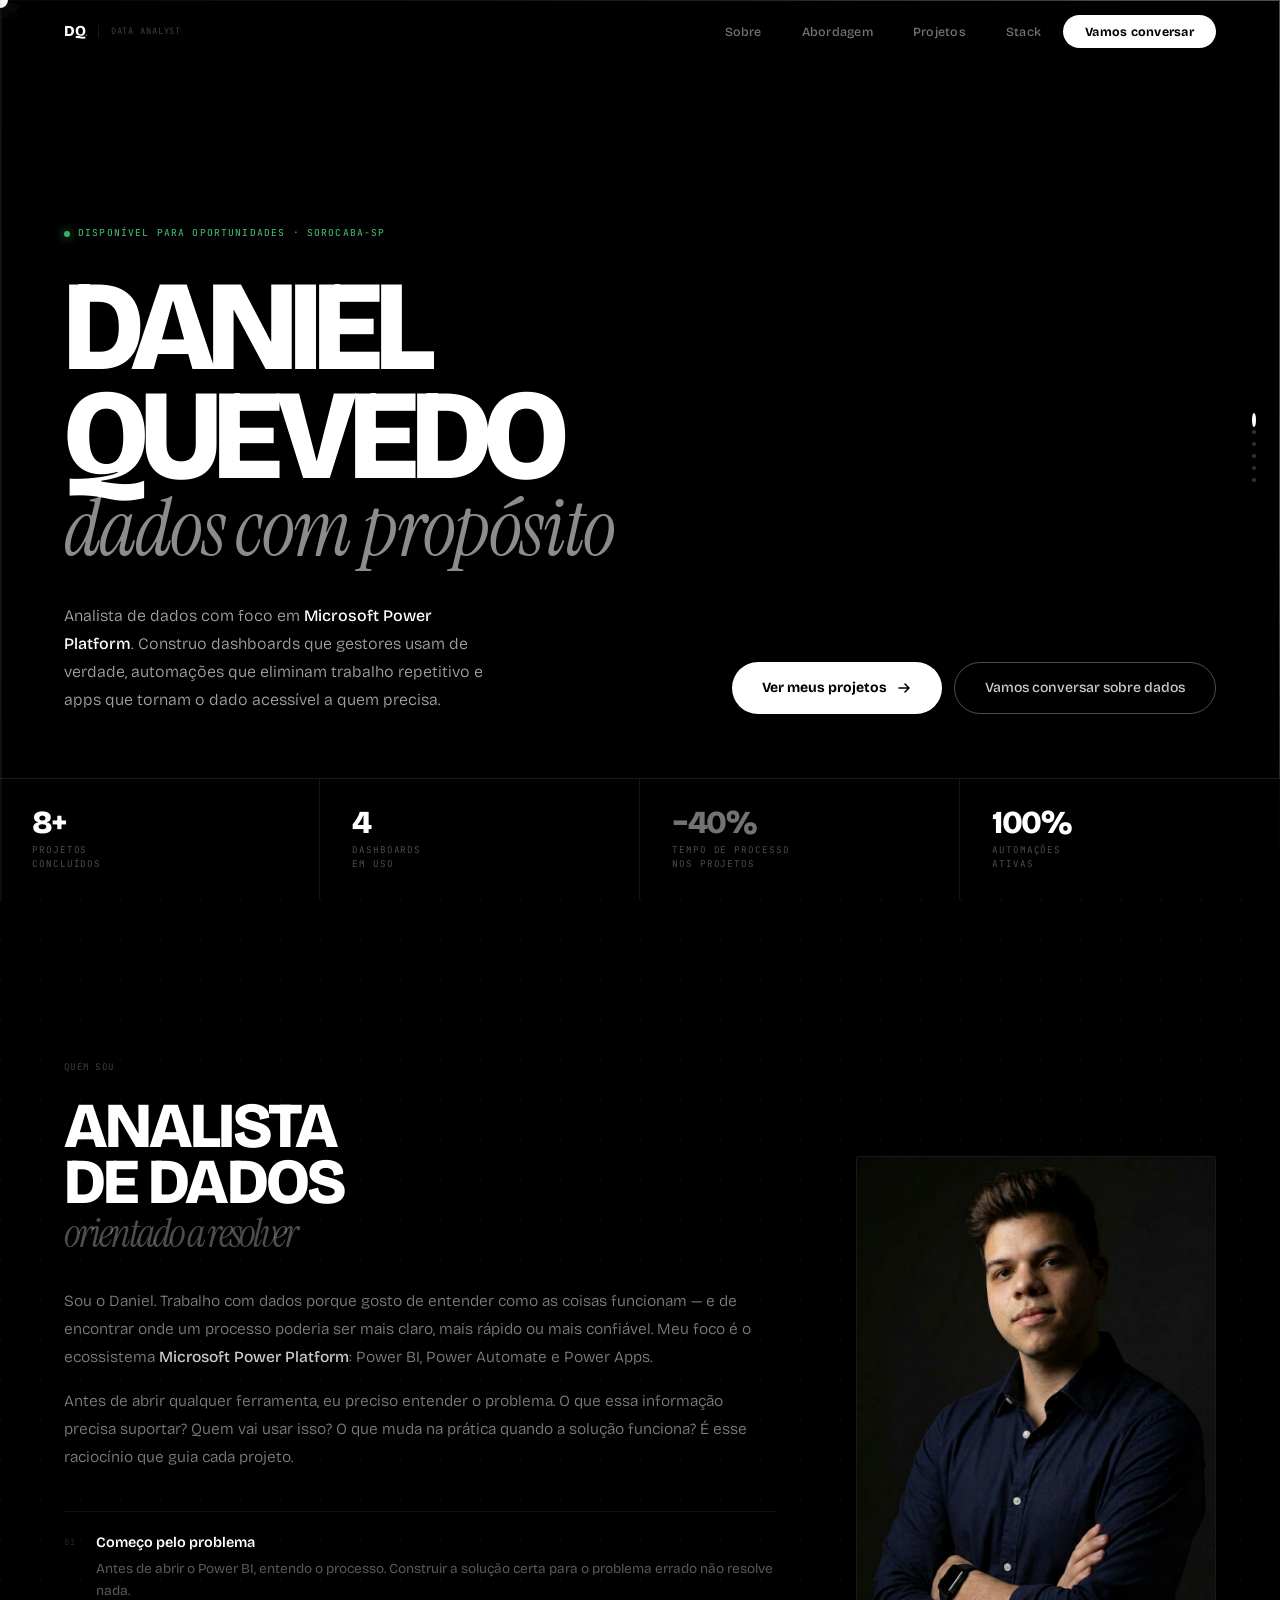
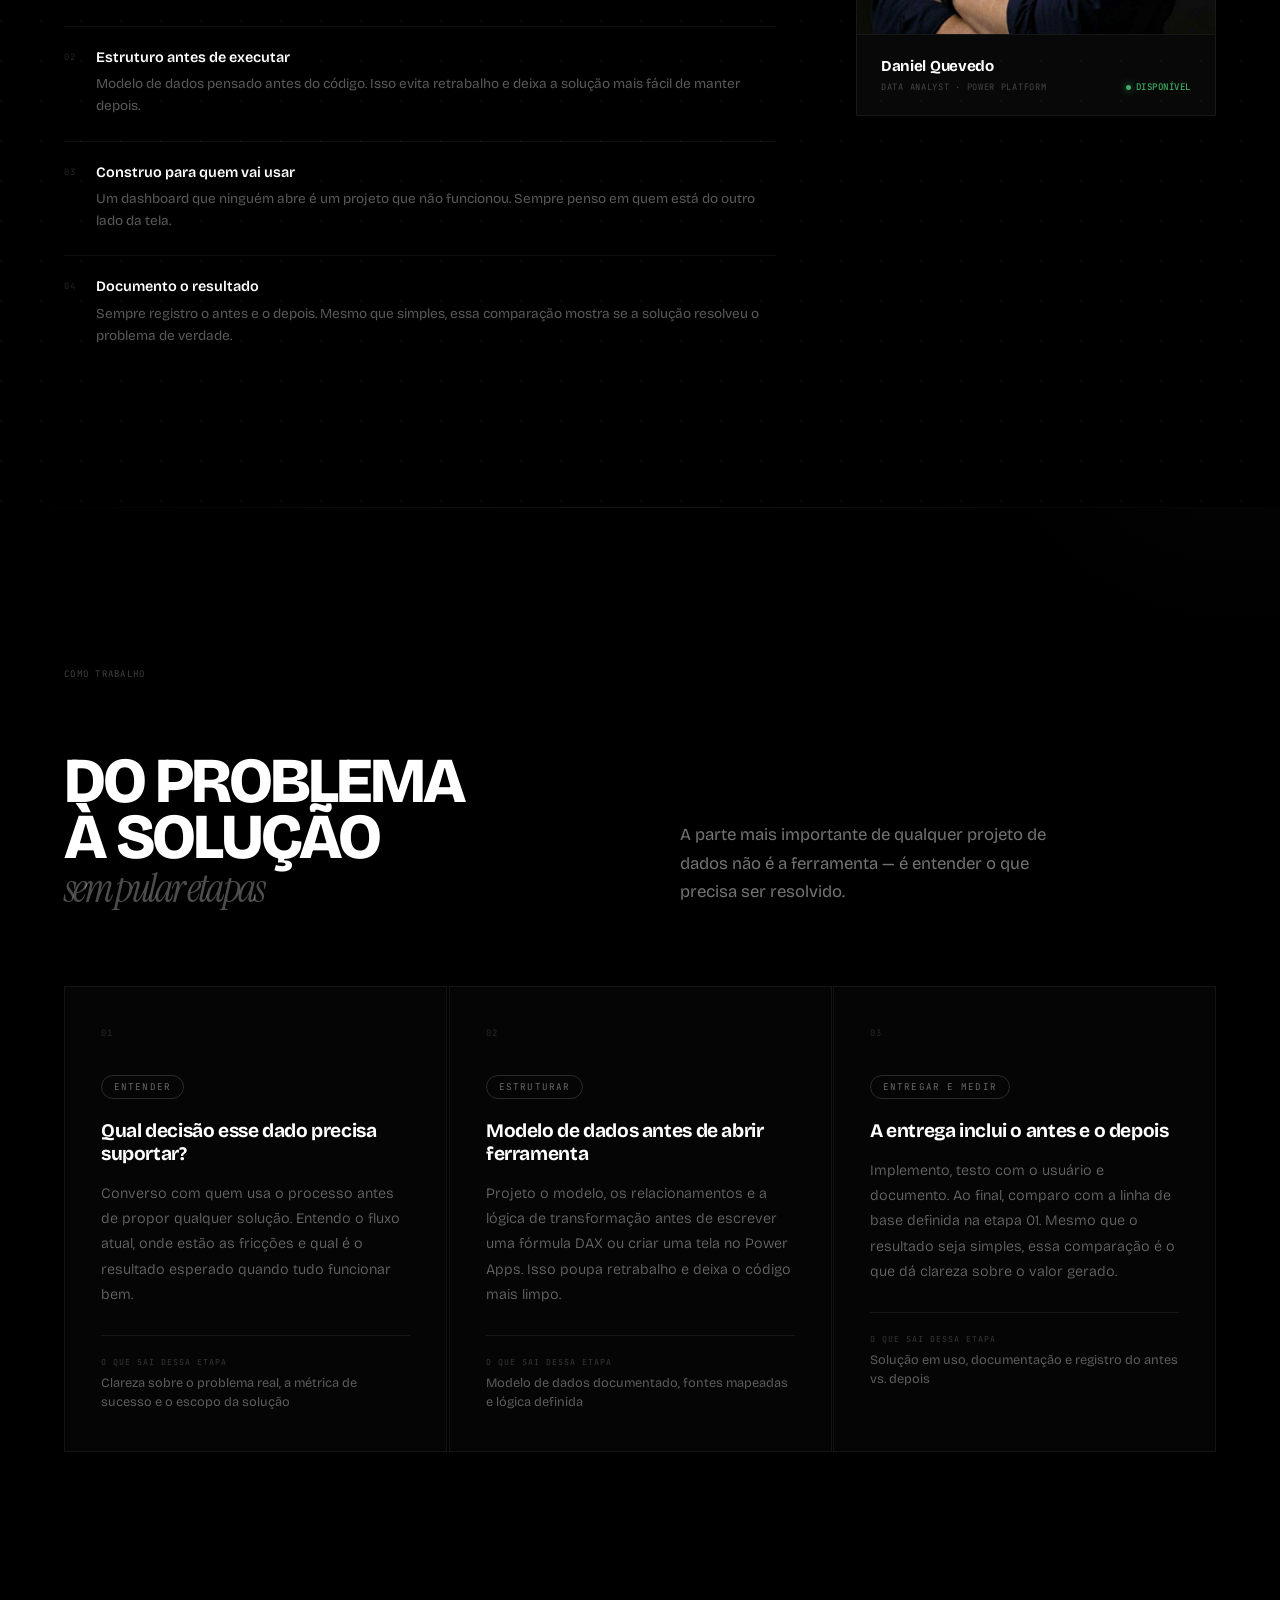
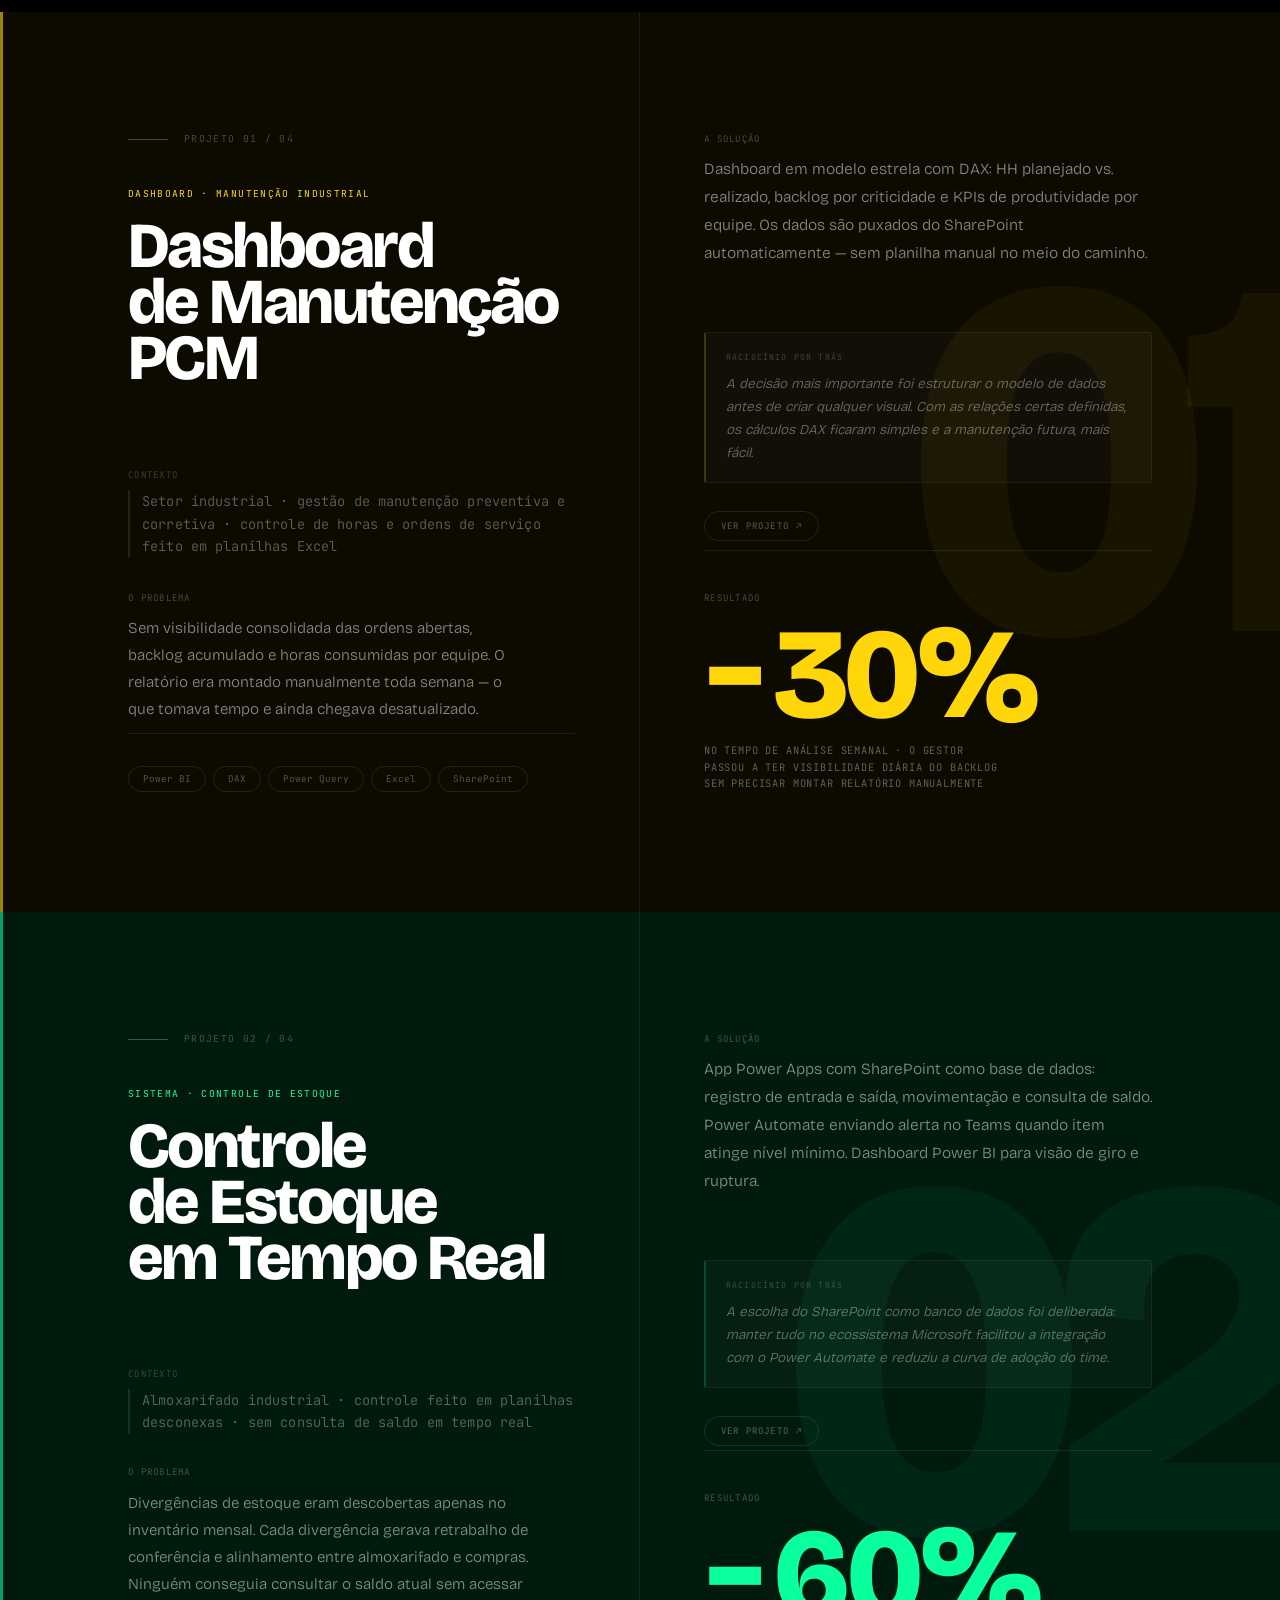
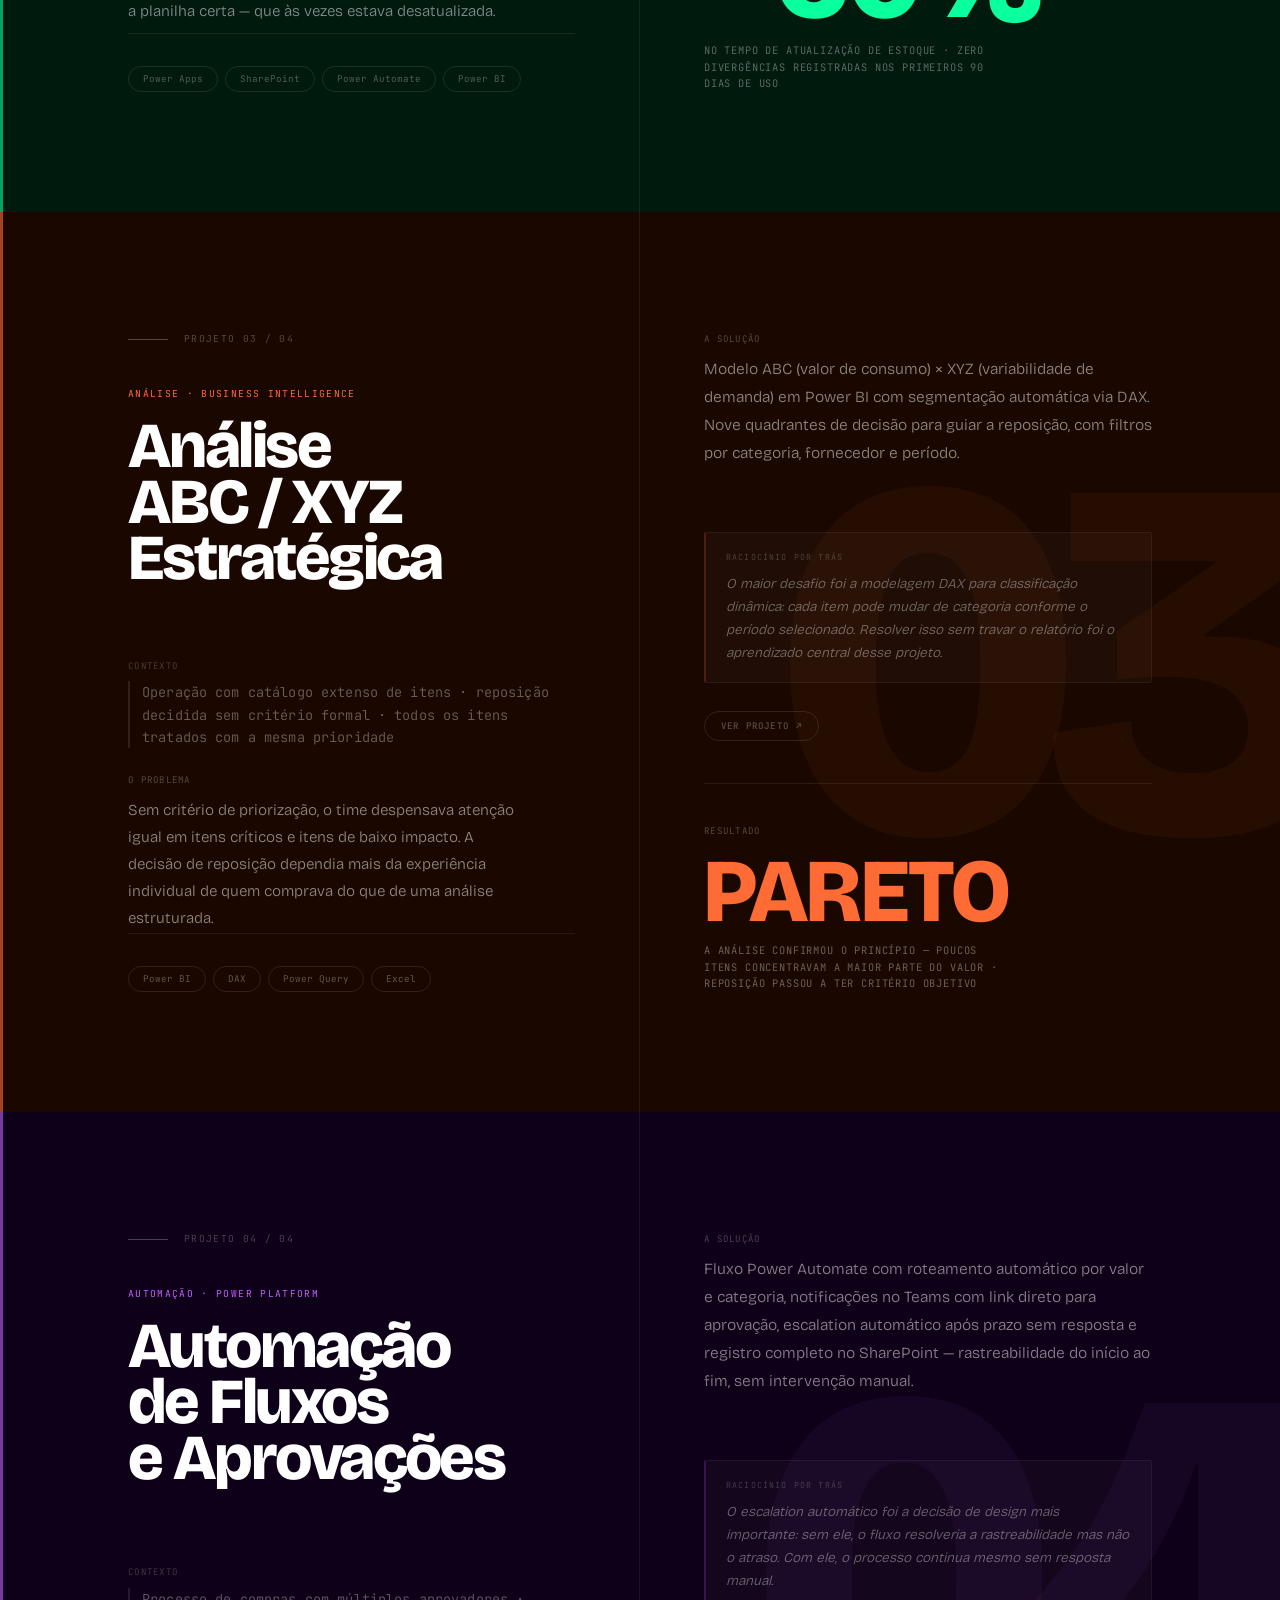
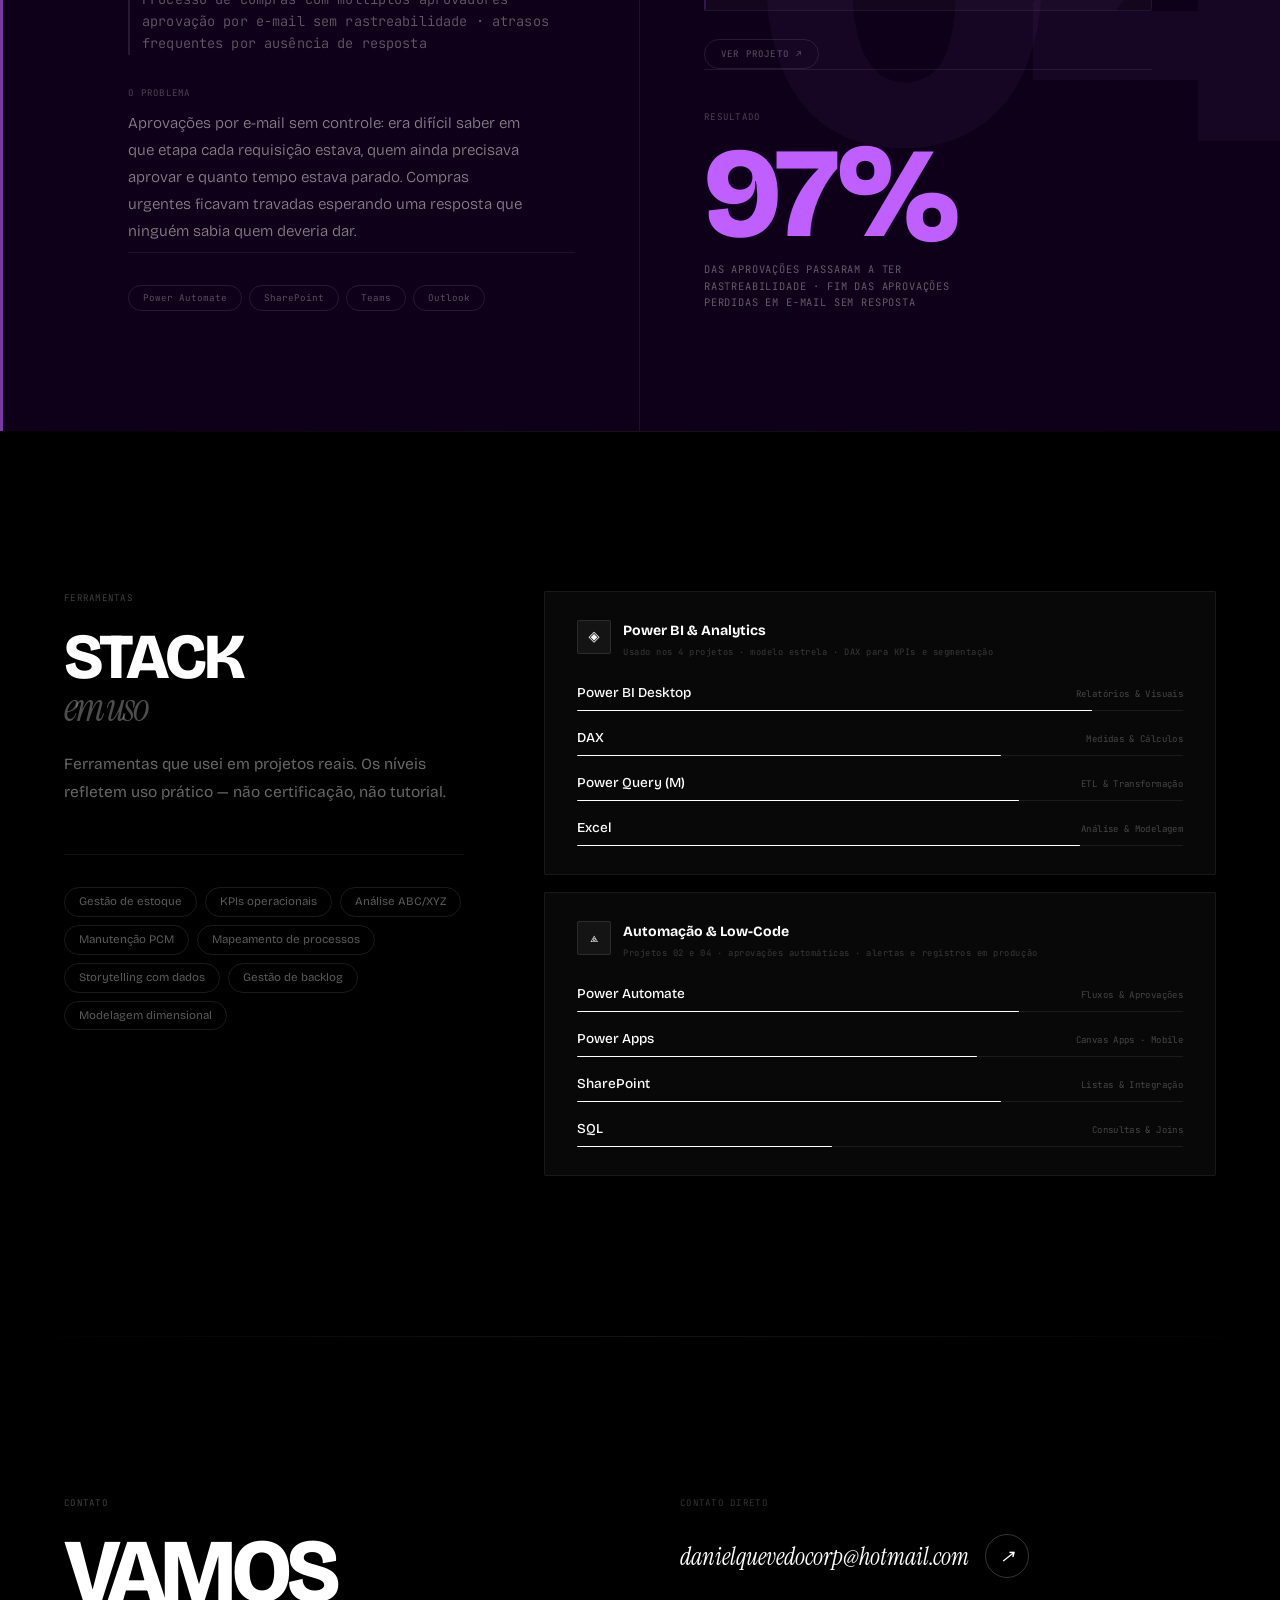
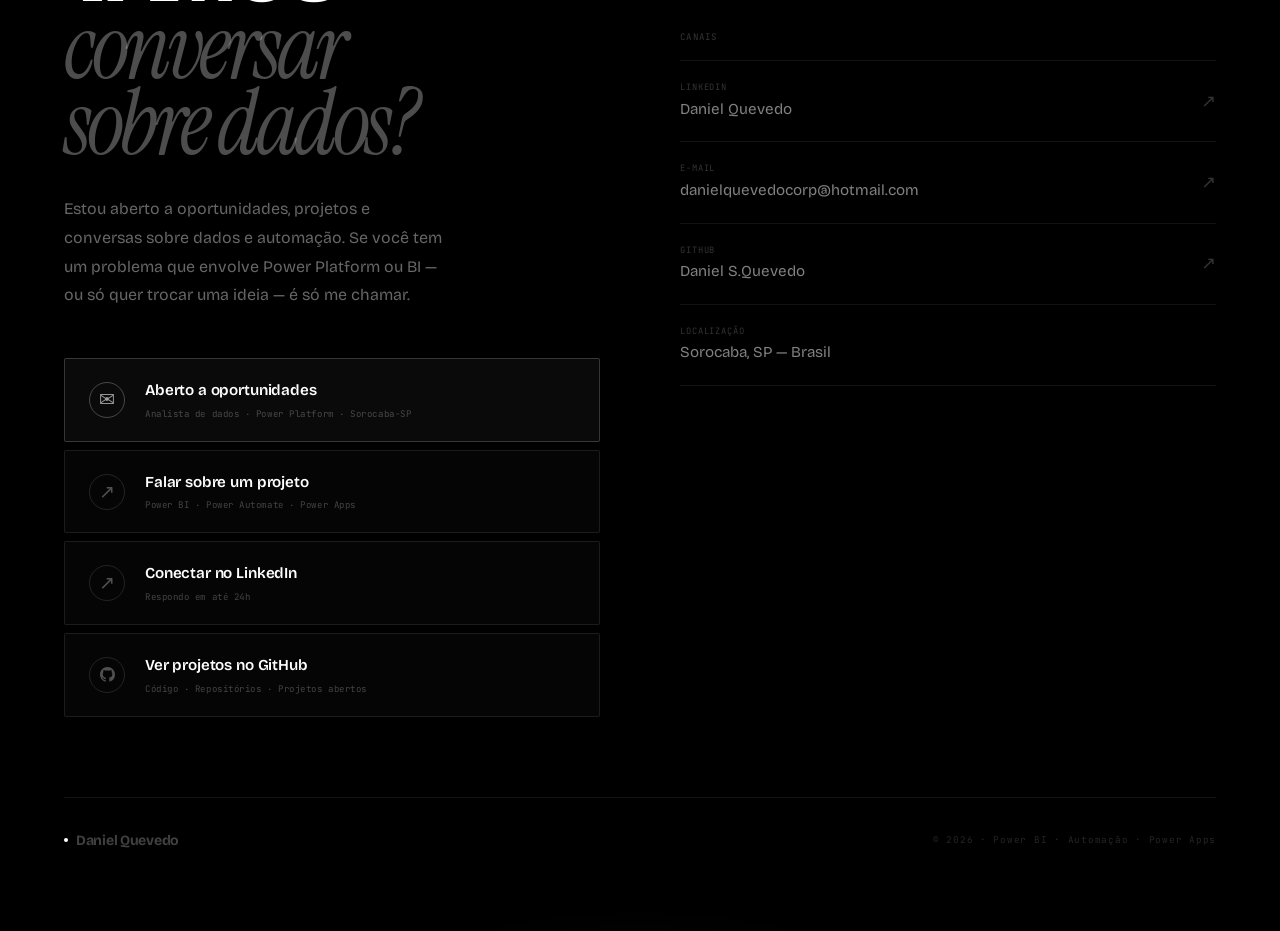
==== index.html @ b1bedb3a "Initial commit — portfolio Daniel Quevedo Co-Authored-By: Claude Sonnet 4.6 <noreply@anthropic.com>" ====
<!DOCTYPE html>
<html lang="pt-BR">
<head>
  <meta charset="UTF-8"/>
  <meta name="viewport" content="width=device-width, initial-scale=1.0"/>
  <link rel="stylesheet" href="src/css/style.css"/>
  <script src="src/script/script.js" defer></script>
   <link
      rel="apple-touch-icon"
      sizes="180x180"
      href="assets/imagens/apple-touch-icon.png"
    />
    <link
      rel="icon"
      type="image/png"
      sizes="32x32"
      href="assets/imagens/favicon-32x32.png"
    />
    <link
      rel="icon"
      type="image/png"
      sizes="16x16"
      href="assets/imagens/favicon-16x16.png"
    />
    <link rel="icon" href="assets/imagens/favicon.ico" />
    <link rel="manifest" href="assets/imagens/site.webmanifest" />
  <!-- SEO -->
  <title>Daniel Quevedo — Analista de Dados · Power BI & Automação · Sorocaba-SP</title>
  <meta name="description" content="Daniel Quevedo é analista de dados com foco em Power Platform. Constrói dashboards que gestores usam, automações que eliminam retrabalho e apps que resolvem problemas operacionais reais."/>
  <meta name="author" content="Daniel Quevedo"/>
  <meta name="robots" content="index, follow"/>
  <link rel="canonical" href="https://danielquevedo.dev/"/>

  <!-- Open Graph -->
  <meta property="og:type"        content="website"/>
  <meta property="og:url"         content="https://danielquevedo.dev/"/>
  <meta property="og:title"       content="Daniel Quevedo — Analista de Dados · Power BI & Automação"/>
  <meta property="og:description" content="Dashboards que gestores usam. Automações que eliminam retrabalho. Soluções construídas para o problema certo."/>
  <meta property="og:image"       content="https://danielquevedo.dev/assets/images/og-cover.jpg"/>
  <meta property="og:locale"      content="pt_BR"/>
  <meta property="og:site_name"   content="Daniel Quevedo · Analista de Dados"/>

  <!-- Twitter Card -->
  <meta name="twitter:card"        content="summary_large_image"/>
  <meta name="twitter:title"       content="Daniel Quevedo — Analista de Dados · Power BI & Automação"/>
  <meta name="twitter:description" content="Dashboards que gestores usam. Automações que eliminam retrabalho. Soluções construídas para o problema certo."/>
  <meta name="twitter:image"       content="https://danielquevedo.dev/assets/images/og-cover.jpg"/>

  <meta name="theme-color" content="#000000"/>
  <meta name="color-scheme" content="dark"/>

  <!-- Fontes non-blocking -->
  <link rel="preconnect" href="https://fonts.googleapis.com"/>
  <link rel="preconnect" href="https://fonts.gstatic.com" crossorigin/>
  <link
    href="https://fonts.googleapis.com/css2?family=Bricolage+Grotesque:opsz,wght@12..96,200;12..96,300;12..96,400;12..96,500;12..96,700;12..96,800&family=Instrument+Serif:ital@0;1&family=JetBrains+Mono:wght@400;500&display=swap"
    rel="stylesheet" media="print" onload="this.media='all'"
  />
  <noscript>
    <link href="https://fonts.googleapis.com/css2?family=Bricolage+Grotesque:opsz,wght@12..96,200;12..96,300;12..96,400;12..96,500;12..96,700;12..96,800&family=Instrument+Serif:ital@0;1&family=JetBrains+Mono:wght@400;500&display=swap" rel="stylesheet"/>
  </noscript>


</head>
<body>

  <!-- INTRO -->
  <div id="js-intro" class="intro" aria-hidden="true" role="presentation">
    <div class="intro__wrap">
      <div class="intro__line"><span>DANIEL QUEVEDO</span></div>
      <div class="intro__line"><span>DATA ANALYST</span></div>
      <div class="intro__bar"></div>
      <div class="intro__sub">Sorocaba-SP · Brasil · 2026</div>
    </div>
  </div>

  <!-- CURSOR -->
  <div id="js-cursor" class="cursor" aria-hidden="true"></div>

  <!-- DOTS DE NAVEGAÇÃO -->
  <nav class="nav-dots" id="js-dots" aria-label="Ir para seção">
    <button class="nav-dot nav-dot--active" data-scroll-to="hero"      title="Início"    aria-label="Início"></button>
    <button class="nav-dot"                 data-scroll-to="sobre"     title="Sobre"     aria-label="Sobre"></button>
    <button class="nav-dot"                 data-scroll-to="abordagem" title="Abordagem" aria-label="Abordagem"></button>
    <button class="nav-dot"                 data-scroll-to="projetos"  title="Projetos"  aria-label="Projetos"></button>
    <button class="nav-dot"                 data-scroll-to="stack"     title="Stack"     aria-label="Stack"></button>
    <button class="nav-dot"                 data-scroll-to="contato"   title="Contato"   aria-label="Contato"></button>
  </nav>

  <!-- BARRA DE PROGRESSO -->
  <div class="progress-bar" aria-hidden="true">
    <div class="progress-bar__fill" id="js-progress-fill"></div>
  </div>

  <!-- MENU MOBILE -->
  <div class="mobile-menu" id="js-mobile-menu" role="dialog" aria-modal="true" aria-label="Menu de navegação">
    <button class="mobile-menu__close" id="js-menu-close" aria-label="Fechar menu">✕</button>
    <nav class="mobile-menu__nav" aria-label="Navegação principal">
      <button class="mobile-menu__link" data-scroll-to="sobre">
        <span>Sobre</span><span class="mobile-menu__link-num" aria-hidden="true">01</span>
      </button>
      <button class="mobile-menu__link" data-scroll-to="abordagem">
        <span>Abordagem</span><span class="mobile-menu__link-num" aria-hidden="true">02</span>
      </button>
      <button class="mobile-menu__link" data-scroll-to="projetos">
        <span>Projetos</span><span class="mobile-menu__link-num" aria-hidden="true">03</span>
      </button>
      <button class="mobile-menu__link" data-scroll-to="stack">
        <span>Stack</span><span class="mobile-menu__link-num" aria-hidden="true">04</span>
      </button>
    </nav>
    <button class="mobile-menu__cta" data-scroll-to="contato">
      Vamos conversar
      <svg width="16" height="16" viewBox="0 0 16 16" fill="none" aria-hidden="true">
        <path d="M3 8h10M9 4l4 4-4 4" stroke="currentColor" stroke-width="1.6" stroke-linecap="round" stroke-linejoin="round"/>
      </svg>
    </button>
    <div class="mobile-menu__footer" aria-hidden="true">
      <span>© 2026 Daniel Quevedo</span>
      <span>Power BI · Automação</span>
    </div>
  </div>

  <!-- TOPBAR -->
  <header class="topbar" id="js-topbar" role="banner">
    <div class="container topbar__inner">
      <a href="#hero" class="logo" aria-label="Daniel Quevedo — Início">
        <div class="logo__text">DQ<b>.</b></div>
        <span class="logo__sub">Data Analyst</span>
      </a>
      <nav class="nav-desktop" aria-label="Navegação principal">
        <button class="nav-desktop__link" data-scroll-to="sobre">Sobre</button>
        <button class="nav-desktop__link" data-scroll-to="abordagem">Abordagem</button>
        <button class="nav-desktop__link" data-scroll-to="projetos">Projetos</button>
        <button class="nav-desktop__link" data-scroll-to="stack">Stack</button>
        <button class="nav-desktop__link nav-desktop__cta" data-scroll-to="contato">Vamos conversar</button>
      </nav>
      <button class="hamburger" id="js-hamburger" aria-label="Abrir menu" aria-expanded="false" aria-controls="js-mobile-menu">
        <span class="hamburger__line"></span>
        <span class="hamburger__line"></span>
        <span class="hamburger__line"></span>
      </button>
    </div>
  </header>

  <main id="main-content">

    <!-- ══ HERO ═══════════════════════════════════════════════ -->
    <section id="hero" class="hero" data-section="hero" aria-label="Apresentação">

      <div class="hero__bg" aria-hidden="true">
        <img src="assets/imagens/topo.png"
          alt="" width="1440" height="900"
          loading="eager" decoding="async"
          class="hero__bg-img" fetchpriority="high"
        />
      </div>

      <div class="container hero__body">
        <div class="hero__badge">
          <span class="hero__badge-dot" aria-hidden="true"></span>
          Disponível para oportunidades · Sorocaba-SP
        </div>

        <h1 class="hero__title">
          DANIEL<br>QUEVEDO
          <span class="hero__title-italic">dados com propósito</span>
        </h1>

        <div class="hero__below">
          <p class="hero__desc">
            Analista de dados com foco em <strong>Microsoft Power Platform</strong>.
            Construo dashboards que gestores usam de verdade, automações que eliminam
            trabalho repetitivo e apps que tornam o dado acessível a quem precisa.
          </p>
          <div class="hero__ctas">
            <a href="#projetos" class="btn-primary">
              Ver meus projetos
              <svg class="btn-icon" width="16" height="16" viewBox="0 0 16 16" fill="none" aria-hidden="true">
                <path d="M3 8h10M9 4l4 4-4 4" stroke="currentColor" stroke-width="1.6" stroke-linecap="round" stroke-linejoin="round"/>
              </svg>
            </a>
            <a href="#contato" class="btn-outline">Vamos conversar sobre dados</a>
          </div>
        </div>
      </div>

      <!-- Métricas -->
      <div class="hero__metrics" role="list" aria-label="Números do trabalho">
        <div class="hero-metric" role="listitem">
          <div class="hero-metric__value" data-count="8" data-suf="+">0+</div>
          <div class="hero-metric__label">Projetos<br>concluídos</div>
        </div>
        <div class="hero-metric" role="listitem">
          <div class="hero-metric__value" data-count="4">0</div>
          <div class="hero-metric__label">Dashboards<br>em uso</div>
        </div>
        <div class="hero-metric" role="listitem">
          <div class="hero-metric__value"><em>−40%</em></div>
          <div class="hero-metric__label">Tempo de processo<br>nos projetos</div>
        </div>
        <div class="hero-metric" role="listitem">
          <div class="hero-metric__value" data-count="100" data-suf="%">0%</div>
          <div class="hero-metric__label">Automações<br>ativas</div>
        </div>
      </div>
    </section>

    <!-- ══ SOBRE ═══════════════════════════════════════════════ -->
    <section id="sobre" class="about" data-section="sobre" aria-labelledby="about-heading">
      <div class="container">
        <div class="about__grid">

          <div>
            <div class="section-label" data-reveal>Quem sou</div>

            <h2 class="about__heading" id="about-heading" data-reveal="left" style="transition-delay:80ms">
              ANALISTA<br>DE DADOS
              <em>orientado a resolver</em>
            </h2>

            <div class="about__text" data-reveal style="transition-delay:160ms">
              <p>
                Sou o Daniel. Trabalho com dados porque gosto de entender como as coisas
                funcionam — e de encontrar onde um processo poderia ser mais claro,
                mais rápido ou mais confiável. Meu foco é o ecossistema
                <strong>Microsoft Power Platform</strong>: Power BI, Power Automate
                e Power Apps.
              </p>
              <p>
                Antes de abrir qualquer ferramenta, eu preciso entender o problema.
                O que essa informação precisa suportar? Quem vai usar isso?
                O que muda na prática quando a solução funciona?
                É esse raciocínio que guia cada projeto.
              </p>
            </div>

            <div class="about__features" data-reveal style="transition-delay:240ms">
              <div class="feature">
                <span class="feature__num">01</span>
                <div>
                  <div class="feature__title">Começo pelo problema</div>
                  <div class="feature__desc">Antes de abrir o Power BI, entendo o processo. Construir a solução certa para o problema errado não resolve nada.</div>
                </div>
              </div>
              <div class="feature">
                <span class="feature__num">02</span>
                <div>
                  <div class="feature__title">Estruturo antes de executar</div>
                  <div class="feature__desc">Modelo de dados pensado antes do código. Isso evita retrabalho e deixa a solução mais fácil de manter depois.</div>
                </div>
              </div>
              <div class="feature">
                <span class="feature__num">03</span>
                <div>
                  <div class="feature__title">Construo para quem vai usar</div>
                  <div class="feature__desc">Um dashboard que ninguém abre é um projeto que não funcionou. Sempre penso em quem está do outro lado da tela.</div>
                </div>
              </div>
              <div class="feature">
                <span class="feature__num">04</span>
                <div>
                  <div class="feature__title">Documento o resultado</div>
                  <div class="feature__desc">Sempre registro o antes e o depois. Mesmo que simples, essa comparação mostra se a solução resolveu o problema de verdade.</div>
                </div>
              </div>
            </div>
          </div>

          <!-- ID Card -->
          <div class="about__right" data-reveal="right">
            <div class="id-card">
              <div class="id-card__photo">
                <img
                  src="assets/imagens/hero.png"
                  alt="Daniel Quevedo — Analista de Dados"
                  width="360" height="480"
                  loading="lazy" decoding="async"
                />
              </div>
              <div class="id-card__info">
                <div>
                  <div class="id-card__name">Daniel Quevedo</div>
                  <div class="id-card__role">Data Analyst · Power Platform</div>
                </div>
                <div class="id-card__status">
                  <span class="id-card__status-dot" aria-hidden="true"></span>
                  Disponível
                </div>
              </div>
            </div>
          </div>

        </div>
      </div>
    </section>

    <!-- ══ ABORDAGEM ═══════════════════════════════════════════ -->
    <section id="abordagem" class="approach" data-section="abordagem" aria-labelledby="approach-heading">
      <div class="container">

        <div class="approach__header">
          <div class="section-label" data-reveal>Como trabalho</div>
          <h2 class="approach__heading" id="approach-heading" data-reveal="left" style="transition-delay:80ms">
            DO PROBLEMA<br>À SOLUÇÃO
            <em>sem pular etapas</em>
          </h2>
          <p class="approach__intro" data-reveal style="transition-delay:160ms">
            A parte mais importante de qualquer projeto de dados
            não é a ferramenta — é entender o que precisa ser resolvido.
          </p>
        </div>

        <div class="approach__steps">

          <div class="approach__step" data-reveal style="transition-delay:80ms">
            <div class="approach__step-num" aria-hidden="true">01</div>
            <div class="approach__step-body">
              <div class="approach__step-tag">Entender</div>
              <h3 class="approach__step-title">Qual decisão esse dado precisa suportar?</h3>
              <p class="approach__step-text">
                Converso com quem usa o processo antes de propor qualquer solução.
                Entendo o fluxo atual, onde estão as fricções e qual é o resultado esperado
                quando tudo funcionar bem.
              </p>
              <div class="approach__step-deliverable">
                <span class="approach__step-deliverable-label">O que sai dessa etapa</span>
                Clareza sobre o problema real, a métrica de sucesso e o escopo da solução
              </div>
            </div>
          </div>

          <div class="approach__step" data-reveal style="transition-delay:200ms">
            <div class="approach__step-num" aria-hidden="true">02</div>
            <div class="approach__step-body">
              <div class="approach__step-tag">Estruturar</div>
              <h3 class="approach__step-title">Modelo de dados antes de abrir ferramenta</h3>
              <p class="approach__step-text">
                Projeto o modelo, os relacionamentos e a lógica de transformação antes
                de escrever uma fórmula DAX ou criar uma tela no Power Apps.
                Isso poupa retrabalho e deixa o código mais limpo.
              </p>
              <div class="approach__step-deliverable">
                <span class="approach__step-deliverable-label">O que sai dessa etapa</span>
                Modelo de dados documentado, fontes mapeadas e lógica definida
              </div>
            </div>
          </div>

          <div class="approach__step" data-reveal style="transition-delay:320ms">
            <div class="approach__step-num" aria-hidden="true">03</div>
            <div class="approach__step-body">
              <div class="approach__step-tag">Entregar e medir</div>
              <h3 class="approach__step-title">A entrega inclui o antes e o depois</h3>
              <p class="approach__step-text">
                Implemento, testo com o usuário e documento. Ao final, comparo com a
                linha de base definida na etapa 01. Mesmo que o resultado seja simples,
                essa comparação é o que dá clareza sobre o valor gerado.
              </p>
              <div class="approach__step-deliverable">
                <span class="approach__step-deliverable-label">O que sai dessa etapa</span>
                Solução em uso, documentação e registro do antes vs. depois
              </div>
            </div>
          </div>

        </div>
      </div>
    </section>

    <!-- ══ PROJETOS ════════════════════════════════════════════ -->
    <section id="projetos" data-section="projetos" aria-label="Projetos">

      <!-- ── Projeto 01: PCM Dashboard ── -->
      <div class="project project--1">
        <div class="project__bg-number" aria-hidden="true">01</div>

        <div class="project__inner container">
          <div class="project__left" data-reveal>
            <div>
              <div class="project__index">Projeto 01 / 04</div>
              <div class="project__category">Dashboard · Manutenção Industrial</div>
              <h2 class="project__title">Dashboard<br>de Manutenção<br>PCM</h2>
            </div>
            <div>
              <div class="project__context-label">Contexto</div>
              <p class="project__context-text">
                Setor industrial · gestão de manutenção preventiva e corretiva
                · controle de horas e ordens de serviço feito em planilhas Excel
              </p>
            </div>
            <div>
              <div class="project__problem-label">O problema</div>
              <p class="project__problem-text">
                Sem visibilidade consolidada das ordens abertas, backlog acumulado
                e horas consumidas por equipe. O relatório era montado manualmente
                toda semana — o que tomava tempo e ainda chegava desatualizado.
              </p>
            </div>
            <div class="project__chips" role="list" aria-label="Stack utilizado">
              <span class="chip" role="listitem">Power BI</span>
              <span class="chip" role="listitem">DAX</span>
              <span class="chip" role="listitem">Power Query</span>
              <span class="chip" role="listitem">Excel</span>
              <span class="chip" role="listitem">SharePoint</span>
            </div>
          </div>

          <div class="project__right" data-reveal="right" style="transition-delay:120ms">
            <div>
              <div class="project__solution-label">A solução</div>
              <p class="project__solution-text">
                Dashboard em modelo estrela com DAX: HH planejado vs. realizado,
                backlog por criticidade e KPIs de produtividade por equipe.
                Os dados são puxados do SharePoint automaticamente — sem planilha
                manual no meio do caminho.
              </p>
              <div class="project__thinking" data-reveal style="transition-delay:160ms">
                <div class="project__thinking-label">Raciocínio por trás</div>
                <p class="project__thinking-text">
                  A decisão mais importante foi estruturar o modelo de dados antes
                  de criar qualquer visual. Com as relações certas definidas, os
                  cálculos DAX ficaram simples e a manutenção futura, mais fácil.
                </p>
              </div>
              <a class="project__cta-pill" href="https://github.com/SEU-USUARIO/dashboard-manutencao-pcm" target="_blank" rel="noopener noreferrer" aria-label="Ver projeto Dashboard de Manutenção PCM no GitHub (abre em nova aba)">
                Ver projeto <span class="project__cta-arrow">↗</span>
              </a>
            </div>
            <div class="project__result">
              <div class="project__result-label">Resultado</div>
              <span class="project__result-value" data-count-project="30" data-prefix="−&thinsp;" data-suffix="%">−&thinsp;30%</span>
              <div class="project__result-desc">
                no tempo de análise semanal · o gestor passou a ter visibilidade
                diária do backlog sem precisar montar relatório manualmente
              </div>
            </div>
          </div>
        </div>
      </div>

      <!-- ── Projeto 02: Inventário ── -->
      <div class="project project--2">
        <div class="project__bg-number" aria-hidden="true">02</div>

        <div class="project__inner container">
          <div class="project__left" data-reveal>
            <div>
              <div class="project__index">Projeto 02 / 04</div>
              <div class="project__category">Sistema · Controle de Estoque</div>
              <h2 class="project__title">Controle<br>de Estoque<br>em Tempo Real</h2>
            </div>
            <div>
              <div class="project__context-label">Contexto</div>
              <p class="project__context-text">
                Almoxarifado industrial · controle feito em planilhas desconexas
                · sem consulta de saldo em tempo real
              </p>
            </div>
            <div>
              <div class="project__problem-label">O problema</div>
              <p class="project__problem-text">
                Divergências de estoque eram descobertas apenas no inventário mensal.
                Cada divergência gerava retrabalho de conferência e alinhamento
                entre almoxarifado e compras. Ninguém conseguia consultar
                o saldo atual sem acessar a planilha certa — que às vezes
                estava desatualizada.
              </p>
            </div>
            <div class="project__chips" role="list" aria-label="Stack utilizado">
              <span class="chip" role="listitem">Power Apps</span>
              <span class="chip" role="listitem">SharePoint</span>
              <span class="chip" role="listitem">Power Automate</span>
              <span class="chip" role="listitem">Power BI</span>
            </div>
          </div>

          <div class="project__right" data-reveal="right" style="transition-delay:120ms">
            <div>
              <div class="project__solution-label">A solução</div>
              <p class="project__solution-text">
                App Power Apps com SharePoint como base de dados: registro de
                entrada e saída, movimentação e consulta de saldo. Power Automate
                enviando alerta no Teams quando item atinge nível mínimo.
                Dashboard Power BI para visão de giro e ruptura.
              </p>
              <div class="project__thinking" data-reveal style="transition-delay:160ms">
                <div class="project__thinking-label">Raciocínio por trás</div>
                <p class="project__thinking-text">
                  A escolha do SharePoint como banco de dados foi deliberada:
                  manter tudo no ecossistema Microsoft facilitou a integração
                  com o Power Automate e reduziu a curva de adoção do time.
                </p>
              </div>
              <a class="project__cta-pill" href="https://github.com/SEU-USUARIO/controle-estoque-real-time" target="_blank" rel="noopener noreferrer" aria-label="Ver projeto Controle de Estoque no GitHub (abre em nova aba)">
                Ver projeto <span class="project__cta-arrow">↗</span>
              </a>
            </div>
            <div class="project__result">
              <div class="project__result-label">Resultado</div>
              <span class="project__result-value" data-count-project="60" data-prefix="−&thinsp;" data-suffix="%">−&thinsp;60%</span>
              <div class="project__result-desc">
                no tempo de atualização de estoque · zero divergências registradas
                nos primeiros 90 dias de uso
              </div>
            </div>
          </div>
        </div>
      </div>

      <!-- ── Projeto 03: ABC/XYZ ── -->
      <div class="project project--3">
        <div class="project__bg-number" aria-hidden="true">03</div>

        <div class="project__inner container">
          <div class="project__left" data-reveal>
            <div>
              <div class="project__index">Projeto 03 / 04</div>
              <div class="project__category">Análise · Business Intelligence</div>
              <h2 class="project__title">Análise<br>ABC / XYZ<br>Estratégica</h2>
            </div>
            <div>
              <div class="project__context-label">Contexto</div>
              <p class="project__context-text">
                Operação com catálogo extenso de itens · reposição decidida
                sem critério formal · todos os itens tratados com a mesma prioridade
              </p>
            </div>
            <div>
              <div class="project__problem-label">O problema</div>
              <p class="project__problem-text">
                Sem critério de priorização, o time despensava atenção igual
                em itens críticos e itens de baixo impacto. A decisão de
                reposição dependia mais da experiência individual de quem
                comprava do que de uma análise estruturada.
              </p>
            </div>
            <div class="project__chips" role="list" aria-label="Stack utilizado">
              <span class="chip" role="listitem">Power BI</span>
              <span class="chip" role="listitem">DAX</span>
              <span class="chip" role="listitem">Power Query</span>
              <span class="chip" role="listitem">Excel</span>
            </div>
          </div>

          <div class="project__right" data-reveal="right" style="transition-delay:120ms">
            <div>
              <div class="project__solution-label">A solução</div>
              <p class="project__solution-text">
                Modelo ABC (valor de consumo) × XYZ (variabilidade de demanda)
                em Power BI com segmentação automática via DAX. Nove quadrantes
                de decisão para guiar a reposição, com filtros por categoria,
                fornecedor e período.
              </p>
              <div class="project__thinking" data-reveal style="transition-delay:160ms">
                <div class="project__thinking-label">Raciocínio por trás</div>
                <p class="project__thinking-text">
                  O maior desafio foi a modelagem DAX para classificação dinâmica:
                  cada item pode mudar de categoria conforme o período selecionado.
                  Resolver isso sem travar o relatório foi o aprendizado central desse projeto.
                </p>
              </div>
              <a class="project__cta-pill" href="https://github.com/SEU-USUARIO/analise-abc-xyz" target="_blank" rel="noopener noreferrer" aria-label="Ver projeto Análise ABC/XYZ no GitHub (abre em nova aba)">
                Ver projeto <span class="project__cta-arrow">↗</span>
              </a>
            </div>
            <div class="project__result">
              <div class="project__result-label">Resultado</div>
              <span class="project__result-value" style="font-size:clamp(3.5rem,7vw,9rem)">PARETO</span>
              <div class="project__result-desc">
                a análise confirmou o princípio — poucos itens concentravam
                a maior parte do valor · reposição passou a ter critério objetivo
              </div>
            </div>
          </div>
        </div>
      </div>

      <!-- ── Projeto 04: Automação de Aprovações ── -->
      <div class="project project--4">
        <div class="project__bg-number" aria-hidden="true">04</div>

        <div class="project__inner container">
          <div class="project__left" data-reveal>
            <div>
              <div class="project__index">Projeto 04 / 04</div>
              <div class="project__category">Automação · Power Platform</div>
              <h2 class="project__title">Automação<br>de Fluxos<br>e Aprovações</h2>
            </div>
            <div>
              <div class="project__context-label">Contexto</div>
              <p class="project__context-text">
                Processo de compras com múltiplos aprovadores · aprovação
                por e-mail sem rastreabilidade · atrasos frequentes por
                ausência de resposta
              </p>
            </div>
            <div>
              <div class="project__problem-label">O problema</div>
              <p class="project__problem-text">
                Aprovações por e-mail sem controle: era difícil saber em que
                etapa cada requisição estava, quem ainda precisava aprovar
                e quanto tempo estava parado. Compras urgentes ficavam travadas
                esperando uma resposta que ninguém sabia quem deveria dar.
              </p>
            </div>
            <div class="project__chips" role="list" aria-label="Stack utilizado">
              <span class="chip" role="listitem">Power Automate</span>
              <span class="chip" role="listitem">SharePoint</span>
              <span class="chip" role="listitem">Teams</span>
              <span class="chip" role="listitem">Outlook</span>
            </div>
          </div>

          <div class="project__right" data-reveal="right" style="transition-delay:120ms">
            <div>
              <div class="project__solution-label">A solução</div>
              <p class="project__solution-text">
                Fluxo Power Automate com roteamento automático por valor e categoria,
                notificações no Teams com link direto para aprovação, escalation
                automático após prazo sem resposta e registro completo no SharePoint
                — rastreabilidade do início ao fim, sem intervenção manual.
              </p>
              <div class="project__thinking" data-reveal style="transition-delay:160ms">
                <div class="project__thinking-label">Raciocínio por trás</div>
                <p class="project__thinking-text">
                  O escalation automático foi a decisão de design mais importante:
                  sem ele, o fluxo resolveria a rastreabilidade mas não o atraso.
                  Com ele, o processo continua mesmo sem resposta manual.
                </p>
              </div>
              <a class="project__cta-pill" href="https://github.com/SEU-USUARIO/automacao-fluxos-aprovacoes" target="_blank" rel="noopener noreferrer" aria-label="Ver projeto Automação de Aprovações no GitHub (abre em nova aba)">
                Ver projeto <span class="project__cta-arrow">↗</span>
              </a>
            </div>
            <div class="project__result">
              <div class="project__result-label">Resultado</div>
              <span class="project__result-value" data-count-project="100" data-suffix="%">100%</span>
              <div class="project__result-desc">
                das aprovações passaram a ter rastreabilidade · fim das
                aprovações perdidas em e-mail sem resposta
              </div>
            </div>
          </div>
        </div>
      </div>

    </section>

    <!-- ══ STACK ════════════════════════════════════════════════ -->
    <section id="stack" class="skills" data-section="stack" aria-labelledby="skills-heading">
      <div class="container">
        <div class="skills__grid">

          <div class="skills__left">
            <div class="section-label" data-reveal>Ferramentas</div>
            <h2 class="skills__heading" id="skills-heading" data-reveal style="transition-delay:80ms">
              STACK<em>em uso</em>
            </h2>
            <p class="skills__note" data-reveal style="transition-delay:160ms">
              Ferramentas que usei em projetos reais. Os níveis refletem
              uso prático — não certificação, não tutorial.
            </p>
            <div class="tag-cloud" data-reveal style="transition-delay:240ms" aria-label="Domínios de trabalho">
              <span class="tag">Gestão de estoque</span>
              <span class="tag">KPIs operacionais</span>
              <span class="tag">Análise ABC/XYZ</span>
              <span class="tag">Manutenção PCM</span>
              <span class="tag">Mapeamento de processos</span>
              <span class="tag">Storytelling com dados</span>
              <span class="tag">Gestão de backlog</span>
              <span class="tag">Modelagem dimensional</span>
            </div>
          </div>

          <div class="skills__right" id="js-skills">

            <!-- Grupo 1 -->
            <div class="skill-group" data-reveal style="transition-delay:80ms">
              <div class="skill-group__header">
                <div class="skill-group__icon" aria-hidden="true">◈</div>
                <div class="skill-group__content">
                  <div class="skill-group__title">Power BI &amp; Analytics</div>
                  <div class="skill-group__context">Usado nos 4 projetos · modelo estrela · DAX para KPIs e segmentação</div>
                </div>
              </div>
              <div class="skill-rows">
                <div>
                  <div class="skill-row__header">
                    <span class="skill-row__name">Power BI Desktop</span>
                    <span class="skill-row__level">Relatórios &amp; Visuais</span>
                  </div>
                  <div class="skill-row__track" role="progressbar" aria-valuenow="85" aria-valuemin="0" aria-valuemax="100" aria-label="Power BI Desktop — 85%">
                    <div class="skill-row__fill" data-width="85"></div>
                  </div>
                </div>
                <div>
                  <div class="skill-row__header">
                    <span class="skill-row__name">DAX</span>
                    <span class="skill-row__level">Medidas &amp; Cálculos</span>
                  </div>
                  <div class="skill-row__track" role="progressbar" aria-valuenow="70" aria-valuemin="0" aria-valuemax="100" aria-label="DAX — 70%">
                    <div class="skill-row__fill" data-width="70"></div>
                  </div>
                </div>
                <div>
                  <div class="skill-row__header">
                    <span class="skill-row__name">Power Query (M)</span>
                    <span class="skill-row__level">ETL &amp; Transformação</span>
                  </div>
                  <div class="skill-row__track" role="progressbar" aria-valuenow="73" aria-valuemin="0" aria-valuemax="100" aria-label="Power Query — 73%">
                    <div class="skill-row__fill" data-width="73"></div>
                  </div>
                </div>
                <div>
                  <div class="skill-row__header">
                    <span class="skill-row__name">Excel</span>
                    <span class="skill-row__level">Análise &amp; Modelagem</span>
                  </div>
                  <div class="skill-row__track" role="progressbar" aria-valuenow="83" aria-valuemin="0" aria-valuemax="100" aria-label="Excel — 83%">
                    <div class="skill-row__fill" data-width="83"></div>
                  </div>
                </div>
              </div>
            </div>

            <!-- Grupo 2 -->
            <div class="skill-group" data-reveal style="transition-delay:160ms">
              <div class="skill-group__header">
                <div class="skill-group__icon" aria-hidden="true">⟁</div>
                <div class="skill-group__content">
                  <div class="skill-group__title">Automação &amp; Low-Code</div>
                  <div class="skill-group__context">Projetos 02 e 04 · aprovações automáticas · alertas e registros em produção</div>
                </div>
              </div>
              <div class="skill-rows">
                <div>
                  <div class="skill-row__header">
                    <span class="skill-row__name">Power Automate</span>
                    <span class="skill-row__level">Fluxos &amp; Aprovações</span>
                  </div>
                  <div class="skill-row__track" role="progressbar" aria-valuenow="73" aria-valuemin="0" aria-valuemax="100" aria-label="Power Automate — 73%">
                    <div class="skill-row__fill" data-width="73"></div>
                  </div>
                </div>
                <div>
                  <div class="skill-row__header">
                    <span class="skill-row__name">Power Apps</span>
                    <span class="skill-row__level">Canvas Apps · Mobile</span>
                  </div>
                  <div class="skill-row__track" role="progressbar" aria-valuenow="66" aria-valuemin="0" aria-valuemax="100" aria-label="Power Apps — 66%">
                    <div class="skill-row__fill" data-width="66"></div>
                  </div>
                </div>
                <div>
                  <div class="skill-row__header">
                    <span class="skill-row__name">SharePoint</span>
                    <span class="skill-row__level">Listas &amp; Integração</span>
                  </div>
                  <div class="skill-row__track" role="progressbar" aria-valuenow="70" aria-valuemin="0" aria-valuemax="100" aria-label="SharePoint — 70%">
                    <div class="skill-row__fill" data-width="70"></div>
                  </div>
                </div>
                <div>
                  <div class="skill-row__header">
                    <span class="skill-row__name">SQL</span>
                    <span class="skill-row__level">Consultas &amp; Joins</span>
                  </div>
                  <div class="skill-row__track" role="progressbar" aria-valuenow="42" aria-valuemin="0" aria-valuemax="100" aria-label="SQL — 42%">
                    <div class="skill-row__fill" data-width="42"></div>
                  </div>
                </div>
              </div>
            </div>

          </div>
        </div>
      </div>
    </section>

    <!-- ══ CONTATO ════════════════════════════════════════════════ -->
    <section id="contato" class="contact" data-section="contato" aria-labelledby="contact-heading">
      <div class="container">
        <div class="contact__grid">

          <div>
            <div class="section-label" data-reveal>Contato</div>
            <h2 class="contact__heading" id="contact-heading" data-reveal style="transition-delay:80ms">
              VAMOS<em>conversar<br>sobre dados?</em>
            </h2>
            <p class="contact__text" data-reveal style="transition-delay:160ms">
              Estou aberto a oportunidades, projetos e conversas sobre
              dados e automação. Se você tem um problema que envolve
              Power Platform ou BI — ou só quer trocar uma ideia —
              é só me chamar.
            </p>

            <!-- CTAs de contato -->
            <div class="contact__cta-grid" data-reveal style="transition-delay:240ms">
              <a href="mailto:danielquevedocorp@hotmail.com" class="contact__cta-card contact__cta-card--primary">
                <div class="contact__cta-card-icon" aria-hidden="true">✉</div>
                <div class="contact__cta-card-text">
                  <strong>Aberto a oportunidades</strong>
                  <span>Analista de dados · Power Platform · Sorocaba-SP</span>
                </div>
              </a>
              <a href="mailto:danielquevedocorp@hotmail.com?subject=Projeto de dados" class="contact__cta-card">
                <div class="contact__cta-card-icon" aria-hidden="true">↗</div>
                <div class="contact__cta-card-text">
                  <strong>Falar sobre um projeto</strong>
                  <span>Power BI · Power Automate · Power Apps</span>
                </div>
              </a>
              <a href="https://www.linkedin.com/in/daniel-santos-quevedo-b93249295/" target="_blank" rel="noopener noreferrer" class="contact__cta-card">
                <div class="contact__cta-card-icon" aria-hidden="true">↗</div>
                <div class="contact__cta-card-text">
                  <strong>Conectar no LinkedIn</strong>
                  <span>Respondo em até 24h</span>
                </div>
              </a>
              <a href="https://github.com/Daniel-S-Quevedo" target="_blank" rel="noopener noreferrer" class="contact__cta-card">
                <div class="contact__cta-card-icon" aria-hidden="true">
                  <svg width="15" height="15" viewBox="0 0 16 16" fill="currentColor" aria-hidden="true">
                    <path d="M8 0C3.58 0 0 3.58 0 8c0 3.54 2.29 6.53 5.47 7.59.4.07.55-.17.55-.38 0-.19-.01-.82-.01-1.49-2.01.37-2.53-.49-2.69-.94-.09-.23-.48-.94-.82-1.13-.28-.15-.68-.52-.01-.53.63-.01 1.08.58 1.23.82.72 1.21 1.87.87 2.33.66.07-.52.28-.87.51-1.07-1.78-.2-3.64-.89-3.64-3.95 0-.87.31-1.59.82-2.15-.08-.2-.36-1.02.08-2.12 0 0 .67-.21 2.2.82.64-.18 1.32-.27 2-.27.68 0 1.36.09 2 .27 1.53-1.04 2.2-.82 2.2-.82.44 1.1.16 1.92.08 2.12.51.56.82 1.27.82 2.15 0 3.07-1.87 3.75-3.65 3.95.29.25.54.73.54 1.48 0 1.07-.01 1.93-.01 2.2 0 .21.15.46.55.38A8.013 8.013 0 0016 8c0-4.42-3.58-8-8-8z"/>
                  </svg>
                </div>
                <div class="contact__cta-card-text">
                  <strong>Ver projetos no GitHub</strong>
                  <span>Código · Repositórios · Projetos abertos</span>
                </div>
              </a>
            </div>
          </div>

          <div data-reveal="right" style="transition-delay:160ms">
            <div class="contact__channels-label">Contato direto</div>

            <a href="mailto:danielquevedocorp@hotmail.com" class="contact__email" aria-label="Enviar e-mail para Daniel Quevedo">
              <span>danielquevedocorp@hotmail.com</span>
              <span class="contact__email-arrow" aria-hidden="true">↗</span>
            </a>

            <div style="margin-top:48px">
              <div class="contact__channels-label">Canais</div>

              <a href="https://www.linkedin.com/in/daniel-santos-quevedo-b93249295/" class="contact__channel" target="_blank" rel="noopener noreferrer" aria-label="LinkedIn (abre em nova aba)">
                <div>
                  <div class="contact__channel-sub">LinkedIn</div>
                  <div class="contact__channel-name">Daniel Quevedo</div>
                </div>
                <span class="contact__channel-arrow" aria-hidden="true">↗</span>
              </a>

              <a href="mailto:danielquevedocorp@hotmail.com" class="contact__channel" aria-label="E-mail">
                <div>
                  <div class="contact__channel-sub">E-mail</div>
                  <div class="contact__channel-name">danielquevedocorp@hotmail.com</div>
                </div>
                <span class="contact__channel-arrow" aria-hidden="true">↗</span>
              </a>

              <a href="https://github.com/Daniel-S-Quevedo" class="contact__channel" target="_blank" rel="noopener noreferrer" aria-label="GitHub (abre em nova aba)">
                <div>
                  <div class="contact__channel-sub">GitHub</div>
                  <div class="contact__channel-name">Daniel S.Quevedo</div>
                </div>
                <span class="contact__channel-arrow" aria-hidden="true">↗</span>
              </a>

              <div class="contact__channel" style="cursor:default">
                <div>
                  <div class="contact__channel-sub">Localização</div>
                  <div class="contact__channel-name">Sorocaba, SP — Brasil</div>
                </div>
              </div>
            </div>
          </div>

        </div>

        <footer class="site-footer" role="contentinfo">
          <div class="footer-brand">
            <span class="footer-brand__dot" aria-hidden="true"></span>
            Daniel Quevedo
          </div>
          <p class="footer-copy">© 2026 · Power BI · Automação · Power Apps</p>
        </footer>
      </div>
    </section>

  </main>

  <script src="/src/script/script.js"defer></script>
</body>
</html>
---- src/css/style.css ----
/*
 * CADENCE — Daniel Quevedo Portfolio
 * styles.css — Refatorado para produção
 *
 * Arquitetura CSS:
 * 1. Reset & Base
 * 2. Tokens & Custom Properties
 * 3. Utilitários
 * 4. Layout (Container, Grid)
 * 5. Componentes (Botões, Chips, Cursor, Dots, Reveal)
 * 6. Seções (Intro, Topbar, Hero, Sobre, Projetos, Skills, Contato)
 * 7. Media Queries consolidadas
 * 8. Acessibilidade & Motion
 */

/* ─────────────────────────────────────────────────────────
   1. RESET & BASE
───────────────────────────────────────────────────────── */
*, *::before, *::after {
  box-sizing: border-box;
  margin: 0;
  padding: 0;
}

html {
  font-size: 16px;
  scroll-behavior: smooth;
  -webkit-text-size-adjust: 100%;
}

body {
  background: var(--color-black);
  color: var(--color-white);
  font-family: var(--font-sans);
  line-height: 1.55;
  overflow-x: hidden;
  -webkit-font-smoothing: antialiased;
  cursor: none;
}

img {
  display: block;
  max-width: 100%;
}

a {
  color: inherit;
  text-decoration: none;
}

button {
  font-family: inherit;
  cursor: none;
  border: none;
  background: none;
  color: inherit;
}

ul {
  list-style: none;
}

::selection {
  background: rgba(255, 255, 255, 0.2);
  color: var(--color-white);
}

::-webkit-scrollbar {
  width: 0;
}

/* ─────────────────────────────────────────────────────────
   2. TOKENS & CUSTOM PROPERTIES
───────────────────────────────────────────────────────── */
:root {
  /* Cores base */
  --color-black: #000;
  --color-white: #fff;
  --color-off: #F4F4F0;
  --color-dim: rgba(255, 255, 255, 0.55);
  --color-faint: rgba(255, 255, 255, 0.18);
  --color-faint-2: rgba(255, 255, 255, 0.07);
  --color-faint-3: rgba(255, 255, 255, 0.03);

  /* Cores por projeto */
  --color-project-1: #FFD60A; /* Manutenção — âmbar */
  --color-project-2: #0AFF9D; /* Inventário — menta */
  --color-project-3: #FF6B35; /* ABC/XYZ — coral */
  --color-project-4: #BF5FFF; /* Automação — violeta */

  /* Tipografia */
  --font-sans: 'Bricolage Grotesque', system-ui, sans-serif;
  --font-serif: 'Instrument Serif', Georgia, serif;
  --font-mono: 'JetBrains Mono', monospace;

  /* Easings */
  --ease-out: cubic-bezier(0.16, 1, 0.3, 1);
  --ease-spring: cubic-bezier(0.34, 1.4, 0.64, 1);
  --ease-inout: cubic-bezier(0.4, 0, 0.2, 1);

  /* Espaçamento */
  --space-section: 160px;
  --container-max: 1440px;
  --container-pad: 64px;
}

/* ─────────────────────────────────────────────────────────
   3. UTILITÁRIOS
───────────────────────────────────────────────────────── */
.sr-only {
  position: absolute;
  width: 1px;
  height: 1px;
  padding: 0;
  margin: -1px;
  overflow: hidden;
  clip: rect(0, 0, 0, 0);
  white-space: nowrap;
  border: 0;
}

/* Rótulo de seção */
.section-label {
  font-family: var(--font-mono);
  font-size: 0.57rem;
  color: rgba(255, 255, 255, 0.25);
  letter-spacing: 0.14em;
  text-transform: uppercase;
  margin-bottom: 24px;
}

/* ─────────────────────────────────────────────────────────
   4. LAYOUT
───────────────────────────────────────────────────────── */

/* Container */
.container {
  width: 100%;
  max-width: var(--container-max);
  margin: 0 auto;
  padding: 0 var(--container-pad);
}

/* ─────────────────────────────────────────────────────────
   5. COMPONENTES
───────────────────────────────────────────────────────── */

/* --- Cursor personalizado --- */
.cursor {
  position: fixed;
  pointer-events: none;
  z-index: 9999;
  width: 16px;
  height: 16px;
  border-radius: 50%;
  background: var(--color-white);
  transform: translate(-50%, -50%);
  transition:
    width 0.22s var(--ease-spring),
    height 0.22s var(--ease-spring),
    background 0.15s,
    border-radius 0.22s var(--ease-spring),
    opacity 0.2s;
  mix-blend-mode: difference;
  will-change: transform;
}

.cursor--hover {
  width: 56px;
  height: 56px;
  border-radius: 4px;
}

.cursor--press {
  width: 10px;
  height: 10px;
}

/* --- Foco acessível --- */
:focus-visible {
  outline: 1px solid rgba(255, 255, 255, 0.5);
  outline-offset: 4px;
}

/* --- Botões principais --- */
.btn-primary {
  display: inline-flex;
  align-items: center;
  gap: 9px;
  padding: 14px 30px;
  background: var(--color-white);
  color: var(--color-black);
  font-family: var(--font-sans);
  font-size: 0.875rem;
  font-weight: 700;
  border-radius: 100px;
  transition:
    background 0.15s,
    transform 0.2s var(--ease-spring),
    box-shadow 0.2s;
  position: relative;
  overflow: hidden;
}

.btn-primary::before {
  content: '';
  position: absolute;
  top: 0;
  left: -100%;
  width: 60%;
  height: 100%;
  background: linear-gradient(90deg, transparent, rgba(255, 255, 255, 0.3), transparent);
  transition: left 0.6s var(--ease-out);
  pointer-events: none;
}

.btn-primary:hover {
  background: rgba(255, 255, 255, 0.9);
  transform: translateY(-2px);
  box-shadow: 0 12px 32px rgba(255, 255, 255, 0.18);
}

.btn-primary:hover::before {
  left: 150%;
}

.btn-primary:active {
  transform: scale(0.97);
}

.btn-primary .btn-icon {
  transition: transform 0.2s var(--ease-out);
}

.btn-primary:hover .btn-icon {
  transform: translateX(4px);
}

/* --- Botão outline --- */
.btn-outline {
  display: inline-flex;
  align-items: center;
  gap: 9px;
  padding: 14px 30px;
  border: 1px solid rgba(255, 255, 255, 0.3);
  color: rgba(255, 255, 255, 0.8);
  border-radius: 100px;
  font-family: var(--font-sans);
  font-size: 0.875rem;
  font-weight: 500;
  transition:
    border-color 0.15s,
    color 0.15s,
    background 0.15s,
    transform 0.2s var(--ease-spring);
}

.btn-outline:hover {
  border-color: rgba(255, 255, 255, 0.7);
  color: var(--color-white);
  background: rgba(255, 255, 255, 0.06);
  transform: translateY(-2px);
}

/* --- Dots de navegação lateral --- */
.nav-dots {
  position: fixed;
  right: 24px;
  top: 50%;
  transform: translateY(-50%);
  display: flex;
  flex-direction: column;
  gap: 8px;
  z-index: 700;
}

.nav-dot {
  width: 4px;
  height: 4px;
  border-radius: 50%;
  background: rgba(255, 255, 255, 0.2);
  border: none;
  padding: 0;
  transition:
    background 0.2s,
    transform 0.2s var(--ease-spring),
    height 0.2s var(--ease-spring);
  cursor: pointer;
}

.nav-dot:hover {
  background: rgba(255, 255, 255, 0.6);
  transform: scale(1.5);
}

.nav-dot--active {
  background: var(--color-white);
  transform: scaleY(3.5);
  border-radius: 2px;
}

/* --- Animação de reveal ao scroll --- */
[data-reveal] {
  opacity: 0;
  transform: translateY(32px);
  transition:
    opacity 0.8s var(--ease-out),
    transform 0.8s var(--ease-out);
  will-change: opacity, transform;
}

[data-reveal="left"] { transform: translateX(-32px); }
[data-reveal="right"] { transform: translateX(32px); }
[data-reveal="scale"] { transform: scale(0.94); }

[data-reveal].is-visible {
  opacity: 1;
  transform: none !important;
}

/* Delays de animação */
.delay-1 { transition-delay: 80ms; }
.delay-2 { transition-delay: 160ms; }
.delay-3 { transition-delay: 240ms; }
.delay-4 { transition-delay: 320ms; }
.delay-5 { transition-delay: 400ms; }

/* Barra de progresso de projetos */
.progress-bar {
  position: fixed;
  left: 0;
  top: 0;
  bottom: 0;
  width: 2px;
  z-index: 600;
  background: rgba(255, 255, 255, 0.05);
  pointer-events: none;
}

.progress-bar__fill {
  position: absolute;
  top: 0;
  left: 0;
  right: 0;
  background: var(--color-white);
  height: 0%;
  transition: height 0.05s linear;
}

/* ─────────────────────────────────────────────────────────
   6. SEÇÕES
───────────────────────────────────────────────────────── */

/* ══ INTRO ══ */
.intro {
  position: fixed;
  inset: 0;
  z-index: 9000;
  background: var(--color-black);
  display: flex;
  align-items: center;
  justify-content: center;
  opacity: 1;
  transition: opacity 0.7s var(--ease-out);
  pointer-events: auto;
}

.intro--fade-out {
  opacity: 0;
  pointer-events: none;
}

.intro--gone {
  display: none !important;
  visibility: hidden !important;
}

.intro__wrap {
  overflow: hidden;
  text-align: center;
}

.intro__line {
  font-family: var(--font-sans);
  font-weight: 800;
  font-size: clamp(3rem, 9vw, 9rem);
  letter-spacing: -0.05em;
  line-height: 0.9;
  color: var(--color-white);
  display: block;
  overflow: hidden;
}

.intro__line span {
  display: block;
  animation: reveal-up 0.6s var(--ease-out) both;
}

.intro__line:nth-child(2) span {
  animation-delay: 0.08s;
  color: rgba(255, 255, 255, 0.35);
}

.intro__bar {
  width: 0;
  height: 1px;
  background: var(--color-white);
  margin: 28px auto;
  animation: bar-grow 0.5s 0.55s var(--ease-out) forwards;
}

.intro__sub {
  font-family: var(--font-mono);
  font-size: 0.65rem;
  letter-spacing: 0.18em;
  text-transform: uppercase;
  color: rgba(255, 255, 255, 0.3);
  opacity: 0;
  animation: fade-up 0.4s 0.75s forwards;
}

/* ══ TOPBAR ══ */
.topbar {
  position: fixed;
  top: 0;
  left: 0;
  right: 0;
  z-index: 800;
  height: 64px;
  display: flex;
  align-items: center;
  border-bottom: 1px solid transparent;
  transition:
    background 0.4s var(--ease-inout),
    border-color 0.4s,
    backdrop-filter 0.4s;
}

.topbar--scrolled {
  background: rgba(0, 0, 0, 0.85);
  border-bottom-color: rgba(255, 255, 255, 0.06);
}

@supports (backdrop-filter: blur(1px)) {
  .topbar--scrolled {
    backdrop-filter: blur(20px) saturate(160%);
    -webkit-backdrop-filter: blur(20px) saturate(160%);
  }
}

.topbar__inner {
  display: flex;
  align-items: center;
  justify-content: space-between;
  width: 100%;
}

/* Logotipo */
.logo {
  display: flex;
  align-items: center;
  gap: 10px;
}

.logo__text {
  font-weight: 800;
  font-size: 0.95rem;
  letter-spacing: -0.03em;
  color: var(--color-white);
}

.logo__text b {
  color: rgba(255, 255, 255, 0.35);
  font-weight: 400;
}

.logo__sub {
  font-family: var(--font-mono);
  font-size: 0.55rem;
  color: rgba(255, 255, 255, 0.25);
  letter-spacing: 0.1em;
  text-transform: uppercase;
  padding-left: 12px;
  border-left: 1px solid rgba(255, 255, 255, 0.1);
}

/* Navegação desktop */
.nav-desktop {
  display: flex;
  align-items: center;
  gap: 4px;
}

.nav-desktop__link {
  font-family: var(--font-sans);
  font-size: 0.78rem;
  font-weight: 500;
  color: rgba(255, 255, 255, 0.45);
  letter-spacing: 0.02em;
  padding: 9px 18px;
  border-radius: 100px;
  transition: color 0.15s, background 0.15s;
}

.nav-desktop__link:hover,
.nav-desktop__link[aria-current] {
  color: var(--color-white);
  background: rgba(255, 255, 255, 0.08);
}

.nav-desktop__cta {
  background: var(--color-white) !important;
  color: var(--color-black) !important;
  font-weight: 700;
  padding: 9px 22px !important;
  transition: background 0.15s, transform 0.2s var(--ease-spring), box-shadow 0.2s !important;
}

.nav-desktop__cta:hover {
  background: rgba(255, 255, 255, 0.88) !important;
  transform: translateY(-2px);
  box-shadow: 0 8px 24px rgba(255, 255, 255, 0.15) !important;
}

/* Botão hamburguer */
.hamburger {
  display: none;
  width: 44px;
  height: 44px;
  align-items: center;
  justify-content: center;
  border-radius: 50%;
  transition: background 0.15s;
  flex-direction: column;
  gap: 6px;
  padding: 12px;
  cursor: pointer;
}

.hamburger:hover {
  background: rgba(255, 255, 255, 0.07);
}

.hamburger__line {
  display: block;
  width: 22px;
  height: 1.5px;
  background: rgba(255, 255, 255, 0.7);
  border-radius: 1px;
  transition: all 0.3s var(--ease-inout);
  transform-origin: center;
}

.hamburger[aria-expanded="true"] .hamburger__line:nth-child(1) {
  transform: translateY(7.5px) rotate(45deg);
  background: var(--color-white);
}

.hamburger[aria-expanded="true"] .hamburger__line:nth-child(2) {
  opacity: 0;
  transform: scaleX(0);
}

.hamburger[aria-expanded="true"] .hamburger__line:nth-child(3) {
  transform: translateY(-7.5px) rotate(-45deg);
  background: var(--color-white);
}

/* ══ MENU MOBILE ══ */
.mobile-menu {
  display: none;
  position: fixed;
  inset: 0;
  z-index: 900;
  background: rgba(0, 0, 0, 0.96);
  flex-direction: column;
  justify-content: center;
  align-items: flex-start;
  padding: 80px 40px 60px;
  opacity: 0;
  pointer-events: none;
  transition: opacity 0.35s var(--ease-inout);
}

.mobile-menu--open {
  opacity: 1;
  pointer-events: auto;
}

@supports (backdrop-filter: blur(1px)) {
  .mobile-menu {
    backdrop-filter: blur(32px);
    -webkit-backdrop-filter: blur(32px);
  }
}

.mobile-menu__close {
  position: absolute;
  top: 20px;
  right: 20px;
  width: 44px;
  height: 44px;
  display: flex;
  align-items: center;
  justify-content: center;
  border-radius: 50%;
  color: rgba(255, 255, 255, 0.5);
  font-size: 1.3rem;
  transition: color 0.15s, background 0.15s;
  cursor: pointer;
}

.mobile-menu__close:hover {
  color: var(--color-white);
  background: rgba(255, 255, 255, 0.08);
}

.mobile-menu__nav {
  display: flex;
  flex-direction: column;
  gap: 4px;
  width: 100%;
  margin-bottom: 40px;
}

.mobile-menu__link {
  font-family: var(--font-sans);
  font-size: clamp(2.2rem, 8vw, 4rem);
  font-weight: 800;
  letter-spacing: -0.04em;
  line-height: 1.1;
  color: rgba(255, 255, 255, 0.25);
  text-align: left;
  padding: 8px 0;
  border-bottom: 1px solid rgba(255, 255, 255, 0.06);
  width: 100%;
  display: flex;
  align-items: center;
  justify-content: space-between;
  transition: color 0.2s;
  cursor: pointer;
}

.mobile-menu__link:last-child {
  border-bottom: none;
}

.mobile-menu__link:hover {
  color: var(--color-white);
}

.mobile-menu__link-num {
  font-family: var(--font-mono);
  font-size: 0.65rem;
  color: rgba(255, 255, 255, 0.2);
  letter-spacing: 0.1em;
  align-self: flex-end;
  margin-bottom: 8px;
}

.mobile-menu__cta {
  display: inline-flex;
  align-items: center;
  gap: 10px;
  padding: 16px 32px;
  background: var(--color-white);
  color: var(--color-black);
  font-family: var(--font-sans);
  font-size: 1rem;
  font-weight: 700;
  border-radius: 100px;
  transition: background 0.15s, transform 0.2s var(--ease-spring);
  cursor: pointer;
}

.mobile-menu__cta:hover {
  background: rgba(255, 255, 255, 0.9);
  transform: scale(0.99);
}

.mobile-menu__footer {
  position: absolute;
  bottom: 32px;
  left: 40px;
  right: 40px;
  display: flex;
  justify-content: space-between;
  align-items: center;
  font-family: var(--font-mono);
  font-size: 0.6rem;
  color: rgba(255, 255, 255, 0.2);
  letter-spacing: 0.1em;
  text-transform: uppercase;
}

/* ══ HERO ══ */
.hero {
  position: relative;
  height: 100svh;
  min-height: 600px;
  display: grid;
  grid-template-rows: 1fr auto;
  overflow: hidden; /* impede sobreposição com a seção seguinte */
}

.hero__bg {
  position: absolute;
  inset: 0;
  z-index: 0;
  overflow: hidden;
}

.hero__bg-img {
  width: 100%;
  height: 100%;
  object-fit: cover;
  object-position: 72% 15%;
  display: block;
  filter: brightness(0.45) contrast(1.1);
  transition: transform 8s var(--ease-out);
}

.hero:hover .hero__bg-img {
  transform: scale(1.04);
}

.hero__bg::after {
  content: '';
  position: absolute;
  inset: 0;
  background:
    linear-gradient(105deg, rgba(0,0,0,0.92) 0%, rgba(0,0,0,0.65) 45%, rgba(0,0,0,0.1) 75%, transparent 100%),
    linear-gradient(to top, rgba(0,0,0,0.8) 0%, transparent 40%);
}

.hero__body {
  position: relative;
  z-index: 1;
  display: flex;
  flex-direction: column;
  justify-content: flex-end;
  padding: 120px 64px 64px;
}

.hero__badge {
  display: inline-flex;
  align-items: center;
  gap: 8px;
  font-family: var(--font-mono);
  font-size: 0.6rem;
  font-weight: 500;
  color: #3DAD68;
  letter-spacing: 0.12em;
  text-transform: uppercase;
  margin-bottom: 32px;
  animation: fade-up 0.5s 0.2s var(--ease-out) both;
}

.hero__badge-dot {
  width: 6px;
  height: 6px;
  border-radius: 50%;
  background: #3DAD68;
  box-shadow: 0 0 10px #3DAD68;
  animation: pulse-green 2.5s ease-in-out infinite;
}

.hero__title {
  font-family: var(--font-sans);
  font-weight: 800;
  font-size: clamp(4.5rem, 10vw, 13rem);
  line-height: 0.85;
  letter-spacing: -0.055em;
  color: var(--color-white);
  animation: fade-up 0.7s 0.28s var(--ease-out) both;
}

.hero__title-italic {
  font-family: var(--font-serif);
  font-style: italic;
  font-weight: 400;
  font-size: 0.62em;
  letter-spacing: -0.02em;
  color: rgba(255, 255, 255, 0.55);
  display: block;
  margin-top: 4px;
}

.hero__below {
  display: flex;
  align-items: flex-end;
  justify-content: space-between;
  flex-wrap: wrap;
  gap: 24px;
  margin-top: 40px;
  animation: fade-up 0.6s 0.38s var(--ease-out) both;
}

.hero__desc {
  font-size: 1rem;
  font-weight: 300;
  color: rgba(255, 255, 255, 0.65);
  line-height: 1.75;
  max-width: 420px;
}

.hero__desc strong {
  color: var(--color-white);
  font-weight: 500;
}

.hero__ctas {
  display: flex;
  gap: 12px;
  flex-wrap: wrap;
}

/* Métricas do hero */
.hero__metrics {
  position: relative;
  z-index: 1;
  display: grid;
  grid-template-columns: repeat(4, 1fr);
  border-top: 1px solid rgba(255, 255, 255, 0.1);
  background: rgba(0, 0, 0, 0.7);
}

@supports (backdrop-filter: blur(1px)) {
  .hero__metrics {
    backdrop-filter: blur(20px);
    -webkit-backdrop-filter: blur(20px);
  }
}

.hero-metric {
  padding: 28px 32px;
  border-right: 1px solid rgba(255, 255, 255, 0.08);
  transition: background 0.2s;
}

.hero-metric:last-child {
  border-right: none;
}

.hero-metric:hover {
  background: rgba(255, 255, 255, 0.04);
}

.hero-metric__value {
  font-family: var(--font-sans);
  font-weight: 800;
  font-size: clamp(1.8rem, 2.5vw, 3rem);
  letter-spacing: -0.04em;
  line-height: 1;
  color: var(--color-white);
  margin-bottom: 5px;
  transition: color 0.2s;
}

.hero-metric__value em {
  font-style: normal;
  color: rgba(255, 255, 255, 0.45);
}

.hero-metric__label {
  font-family: var(--font-mono);
  font-size: 0.58rem;
  color: rgba(255, 255, 255, 0.3);
  letter-spacing: 0.1em;
  text-transform: uppercase;
  line-height: 1.5;
}

/* ══ SOBRE ══ */
.about {
  padding: var(--space-section) 0;
  background: var(--color-black);
  position: relative;
  overflow: hidden;
}

.about::before {
  content: '';
  position: absolute;
  inset: 0;
  background-image: radial-gradient(circle at 1px 1px, rgba(255,255,255,0.04) 1px, transparent 0);
  background-size: 40px 40px;
  pointer-events: none;
}

.about__grid {
  position: relative;
  z-index: 1;
  display: grid;
  grid-template-columns: 1fr 360px;
  gap: 80px;
  align-items: start;
}

.about__heading {
  font-family: var(--font-sans);
  font-weight: 800;
  font-size: clamp(2.8rem, 5vw, 5.5rem);
  letter-spacing: -0.045em;
  line-height: 0.88;
  color: var(--color-white);
  margin-bottom: 36px;
}

.about__heading em {
  font-family: var(--font-serif);
  font-style: italic;
  font-weight: 400;
  color: rgba(255, 255, 255, 0.3);
  display: block;
  font-size: 0.62em;
  margin-top: 6px;
}

.about__text {
  display: flex;
  flex-direction: column;
  gap: 16px;
  margin-bottom: 40px;
}

.about__text p {
  font-size: 0.97rem;
  color: rgba(255, 255, 255, 0.5);
  line-height: 1.8;
  font-weight: 300;
}

.about__text p strong {
  color: rgba(255, 255, 255, 0.8);
  font-weight: 500;
}

.about__features {
  display: flex;
  flex-direction: column;
  gap: 24px;
}

.feature {
  display: flex;
  gap: 20px;
  align-items: flex-start;
  padding-top: 20px;
  border-top: 1px solid rgba(255, 255, 255, 0.06);
}

.feature__num {
  font-family: var(--font-mono);
  font-size: 0.55rem;
  color: rgba(255, 255, 255, 0.15);
  letter-spacing: 0.1em;
  padding-top: 4px;
  flex-shrink: 0;
}

.feature__title {
  font-size: 0.9rem;
  font-weight: 600;
  color: var(--color-white);
  margin-bottom: 4px;
}

.feature__desc {
  font-size: 0.85rem;
  color: rgba(255, 255, 255, 0.35);
  line-height: 1.6;
}

/* Coluna direita / ID card */
.about__right {
  position: sticky;
  top: calc(64px + 32px);
}

.id-card {
  background: rgba(255, 255, 255, 0.03);
  border: 1px solid rgba(255, 255, 255, 0.07);
  border-radius: 2px;
  overflow: hidden;
}

.id-card__photo {
  aspect-ratio: 3/4;
  overflow: hidden;
}

.id-card__photo img {
  width: 100%;
  height: 100%;
  object-fit: cover;
  object-position: center 5%;
  transition: transform 0.8s var(--ease-out);
}

.id-card:hover .id-card__photo img {
  transform: scale(1.04);
}

.id-card__info {
  padding: 20px 24px;
  display: flex;
  justify-content: space-between;
  align-items: flex-end;
  border-top: 1px solid rgba(255, 255, 255, 0.06);
}

.id-card__name {
  font-size: 0.95rem;
  font-weight: 700;
  color: var(--color-white);
  letter-spacing: -0.02em;
  margin-bottom: 2px;
}

.id-card__role {
  font-family: var(--font-mono);
  font-size: 0.55rem;
  color: rgba(255, 255, 255, 0.25);
  letter-spacing: 0.08em;
  text-transform: uppercase;
}

.id-card__status {
  display: flex;
  align-items: center;
  gap: 5px;
  font-family: var(--font-mono);
  font-size: 0.57rem;
  color: #3DAD68;
  font-weight: 500;
  letter-spacing: 0.06em;
  text-transform: uppercase;
}

.id-card__status-dot {
  width: 5px;
  height: 5px;
  border-radius: 50%;
  background: #3DAD68;
  box-shadow: 0 0 8px #3DAD68;
  animation: pulse-green 2.5s infinite;
}

/* ══ PROJETOS ══ */
.projects {
  position: relative;
}

/* Painel de projeto */
.project {
  position: relative;
  min-height: 100svh;
  display: flex;
  align-items: stretch;
  overflow: hidden;
  transition: background-color 0.8s var(--ease-out);
  color: inherit;
  text-decoration: none;
}

.project::before {
  content: '';
  position: absolute;
  left: 0;
  top: 0;
  bottom: 0;
  width: 3px;
  background: var(--project-accent, transparent);
  opacity: 0.6;
  transition: background 0.8s var(--ease-out);
}

.project__bg-number {
  position: absolute;
  right: -0.05em;
  top: 50%;
  transform: translateY(-50%);
  font-family: var(--font-sans);
  font-weight: 800;
  font-size: clamp(30vw, 40vw, 600px);
  line-height: 1;
  letter-spacing: -0.06em;
  color: var(--project-tint, rgba(255,255,255,0.04));
  pointer-events: none;
  user-select: none;
  transition: color 0.8s var(--ease-out);
  white-space: nowrap;
}

.project__inner {
  position: relative;
  z-index: 1;
  display: grid;
  grid-template-columns: 1fr 1fr;
  width: 100%;
  align-items: stretch;
}

.project__left {
  padding: 120px 64px;
  display: flex;
  flex-direction: column;
  justify-content: space-between;
  border-right: 1px solid rgba(255, 255, 255, 0.07);
}

.project__index {
  font-family: var(--font-mono);
  font-size: 0.6rem;
  color: rgba(255, 255, 255, 0.25);
  letter-spacing: 0.14em;
  text-transform: uppercase;
  margin-bottom: 40px;
  display: flex;
  align-items: center;
  gap: 16px;
}

.project__index::before {
  content: '';
  display: block;
  width: 40px;
  height: 1px;
  background: currentColor;
}

.project__category {
  font-family: var(--font-mono);
  font-size: 0.6rem;
  color: var(--project-accent, rgba(255,255,255,0.5));
  letter-spacing: 0.14em;
  text-transform: uppercase;
  margin-bottom: 16px;
  transition: color 0.8s var(--ease-out);
}

.project__title {
  font-family: var(--font-sans);
  font-weight: 800;
  font-size: clamp(2.8rem, 5vw, 6.5rem);
  letter-spacing: -0.04em;
  line-height: 0.88;
  color: var(--color-white);
  margin-bottom: 40px;
}

.project__problem-label {
  font-family: var(--font-mono);
  font-size: 0.57rem;
  color: rgba(255, 255, 255, 0.25);
  letter-spacing: 0.14em;
  text-transform: uppercase;
  margin-bottom: 10px;
}

.project__problem-text {
  font-size: 0.95rem;
  color: rgba(255, 255, 255, 0.5);
  line-height: 1.78;
  font-weight: 300;
  max-width: 400px;
}

.project__chips {
  display: flex;
  flex-wrap: wrap;
  gap: 7px;
  padding-top: 32px;
  border-top: 1px solid rgba(255, 255, 255, 0.07);
}

.chip {
  font-family: var(--font-mono);
  font-size: 0.58rem;
  color: rgba(255, 255, 255, 0.3);
  border: 1px solid rgba(255, 255, 255, 0.1);
  border-radius: 100px;
  padding: 5px 14px;
  transition: color 0.2s, border-color 0.2s, background 0.2s;
}

.project:hover .chip {
  color: rgba(255, 255, 255, 0.55);
  border-color: rgba(255, 255, 255, 0.2);
}

.project__right {
  padding: 120px 64px;
  display: flex;
  flex-direction: column;
  justify-content: space-between;
}

.project__solution-label {
  font-family: var(--font-mono);
  font-size: 0.57rem;
  color: rgba(255, 255, 255, 0.25);
  letter-spacing: 0.14em;
  text-transform: uppercase;
  margin-bottom: 10px;
  margin-top: auto;
}

.project__solution-text {
  font-size: 0.97rem;
  color: rgba(255, 255, 255, 0.5);
  line-height: 1.8;
  font-weight: 300;
  max-width: 460px;
  margin-bottom: 64px;
}

.project__result {
  border-top: 1px solid rgba(255, 255, 255, 0.08);
  padding-top: 40px;
}

.project__result-label {
  font-family: var(--font-mono);
  font-size: 0.57rem;
  color: rgba(255, 255, 255, 0.25);
  letter-spacing: 0.14em;
  text-transform: uppercase;
  margin-bottom: 16px;
}

.project__result-value {
  font-family: var(--font-sans);
  font-weight: 800;
  font-size: clamp(5rem, 10vw, 12rem);
  letter-spacing: -0.02em;
  line-height: 0.85;
  color: var(--project-accent, var(--color-white));
  transition: color 0.8s var(--ease-out);
  display: block;
}

.project__result-desc {
  font-family: var(--font-mono);
  font-size: 0.65rem;
  color: rgba(255, 255, 255, 0.35);
  letter-spacing: 0.08em;
  text-transform: uppercase;
  margin-top: 12px;
  line-height: 1.6;
  max-width: 300px;
}

/* CTA hover nos painéis */
.project__cta-pill {
  display: inline-flex;
  align-items: center;
  gap: 7px;
  font-family: var(--font-mono);
  font-size: 0.57rem;
  font-weight: 500;
  letter-spacing: 0.13em;
  text-transform: uppercase;
  color: rgba(255, 255, 255, 0.28);
  border: 1px solid rgba(255, 255, 255, 0.1);
  border-radius: 100px;
  padding: 7px 16px;
  cursor: pointer;
  text-decoration: none;
  margin-top: 28px;
  transition:
    color 0.35s var(--ease-out),
    border-color 0.35s var(--ease-out);
  white-space: nowrap;
}

.project__cta-arrow {
  display: inline-block;
  transition: transform 0.3s var(--ease-spring);
}

.project:hover .project__cta-pill,
.project:focus-visible .project__cta-pill {
  color: rgba(255, 255, 255, 0.5);
  border-color: rgba(255, 255, 255, 0.18);
}

.project:hover .project__cta-arrow {
  transform: translate(2px, -2px);
}

.project__cta-pill:focus-visible {
  outline: 2px solid rgba(255, 255, 255, 0.5);
  outline-offset: 3px;
  border-radius: 100px;
}

/* Cores individuais por projeto */
.project--1 {
  background: #0D0A00;
  --project-accent: var(--color-project-1);
  --project-tint: rgba(255, 214, 10, 0.05);
}
.project--2 {
  background: #001A0E;
  --project-accent: var(--color-project-2);
  --project-tint: rgba(10, 255, 157, 0.05);
}
.project--3 {
  background: #1A0800;
  --project-accent: var(--color-project-3);
  --project-tint: rgba(255, 107, 53, 0.05);
}
.project--4 {
  background: #0E0018;
  --project-accent: var(--color-project-4);
  --project-tint: rgba(191, 95, 255, 0.05);
}

.project--1:hover { background: #140E00; }
.project--2:hover { background: #00220F; }
.project--3:hover { background: #220A00; }
.project--4:hover { background: #120020; }

.project--1:hover .project__cta-pill { color: rgba(255,214,10,0.55); border-color: rgba(255,214,10,0.18); }
.project--2:hover .project__cta-pill { color: rgba(10,255,157,0.55); border-color: rgba(10,255,157,0.18); }
.project--3:hover .project__cta-pill { color: rgba(255,107,53,0.55); border-color: rgba(255,107,53,0.18); }
.project--4:hover .project__cta-pill { color: rgba(191,95,255,0.55); border-color: rgba(191,95,255,0.18); }

.project {
  transition: background-color 0.8s var(--ease-out), filter 0.5s var(--ease-out);
}

.project:hover {
  filter: brightness(1.06);
}

/* ══ SKILLS ══ */
.skills {
  padding: var(--space-section) 0;
  background: var(--color-black);
  position: relative;
}

.skills::before {
  content: '';
  position: absolute;
  top: 0;
  left: 0;
  right: 0;
  height: 1px;
  background: linear-gradient(90deg, transparent, rgba(255, 255, 255, 0.08), transparent);
}

.skills__grid {
  display: grid;
  grid-template-columns: 400px 1fr;
  gap: 80px;
  align-items: start;
}

.skills__left {
  position: sticky;
  top: calc(64px + 32px);
}

.skills__heading {
  font-family: var(--font-sans);
  font-weight: 800;
  font-size: clamp(2.8rem, 5vw, 6rem);
  letter-spacing: -0.045em;
  line-height: 0.88;
  color: var(--color-white);
  margin-bottom: 24px;
}

.skills__heading em {
  font-family: var(--font-serif);
  font-style: italic;
  font-weight: 400;
  color: rgba(255, 255, 255, 0.3);
  display: block;
  font-size: 0.62em;
  margin-top: 6px;
}

.skills__note {
  font-size: 0.97rem;
  color: rgba(255, 255, 255, 0.4);
  line-height: 1.78;
  margin-bottom: 48px;
}

.tag-cloud {
  display: flex;
  flex-wrap: wrap;
  gap: 8px;
  padding-top: 32px;
  border-top: 1px solid rgba(255, 255, 255, 0.07);
}

.tag {
  font-size: 0.72rem;
  color: rgba(255, 255, 255, 0.35);
  border: 1px solid rgba(255, 255, 255, 0.1);
  border-radius: 100px;
  padding: 5px 14px;
  transition: color 0.15s, border-color 0.2s, transform 0.15s;
  cursor: default;
}

.tag:hover {
  color: var(--color-white);
  border-color: rgba(255, 255, 255, 0.4);
  transform: translateY(-2px);
}

.skills__right {
  display: flex;
  flex-direction: column;
  gap: 16px;
}

.skill-group {
  padding: 28px 32px;
  background: rgba(255, 255, 255, 0.03);
  border: 1px solid rgba(255, 255, 255, 0.07);
  border-radius: 2px;
  transition: border-color 0.2s, background 0.2s;
}

.skill-group:hover {
  border-color: rgba(255, 255, 255, 0.15);
  background: rgba(255, 255, 255, 0.05);
}

.skill-group__header {
  display: flex;
  align-items: center;
  gap: 12px;
  margin-bottom: 24px;
}

.skill-group__icon {
  width: 34px;
  height: 34px;
  border-radius: 2px;
  background: rgba(255, 255, 255, 0.05);
  border: 1px solid rgba(255, 255, 255, 0.1);
  display: flex;
  align-items: center;
  justify-content: center;
  font-size: 0.9rem;
  transition: transform 0.2s var(--ease-spring), background 0.2s;
}

.skill-group:hover .skill-group__icon {
  transform: scale(1.1) rotate(-6deg);
  background: rgba(255, 255, 255, 0.1);
}

.skill-group__title {
  font-size: 0.88rem;
  font-weight: 700;
  color: var(--color-white);
}

.skill-rows {
  display: flex;
  flex-direction: column;
  gap: 16px;
}

.skill-row__header {
  display: flex;
  justify-content: space-between;
  align-items: baseline;
  margin-bottom: 7px;
}

.skill-row__name {
  font-size: 0.85rem;
  font-weight: 500;
  color: var(--color-white);
}

.skill-row__level {
  font-family: var(--font-mono);
  font-size: 0.57rem;
  color: rgba(255, 255, 255, 0.25);
  letter-spacing: 0.04em;
}

.skill-row__track {
  height: 1px;
  background: rgba(255, 255, 255, 0.08);
  border-radius: 99px;
  overflow: hidden;
}

.skill-row__fill {
  height: 100%;
  border-radius: 99px;
  background: var(--color-white);
  width: 0;
  transition: width 1.4s var(--ease-out);
}

/* ══ CONTATO ══ */
.contact {
  padding: var(--space-section) 0 80px;
  background: var(--color-black);
  position: relative;
  overflow: hidden;
}

.contact::before {
  content: '';
  position: absolute;
  bottom: -30%;
  left: 50%;
  transform: translateX(-50%);
  width: 800px;
  height: 400px;
  background: radial-gradient(ellipse, rgba(255,255,255,0.06) 0%, transparent 65%);
  pointer-events: none;
}

.contact::after {
  content: '';
  position: absolute;
  top: 0;
  left: 0;
  right: 0;
  height: 1px;
  background: linear-gradient(90deg, transparent, rgba(255, 255, 255, 0.08), transparent);
}

.contact__grid {
  position: relative;
  z-index: 1;
  display: grid;
  grid-template-columns: 1fr 1fr;
  gap: 80px;
  margin-bottom: 80px;
}

.contact__heading {
  font-family: var(--font-sans);
  font-weight: 800;
  font-size: clamp(3.5rem, 7vw, 9rem);
  letter-spacing: -0.05em;
  line-height: 0.85;
  color: var(--color-white);
  margin-bottom: 32px;
}

.contact__heading em {
  font-family: var(--font-serif);
  font-style: italic;
  font-weight: 400;
  color: rgba(255, 255, 255, 0.3);
  display: block;
}

.contact__text {
  font-size: 1rem;
  color: rgba(255, 255, 255, 0.4);
  line-height: 1.8;
  max-width: 380px;
  margin-bottom: 48px;
}

.contact__email {
  display: inline-flex;
  align-items: center;
  gap: 16px;
  font-family: var(--font-serif);
  font-style: italic;
  font-size: 1.5rem;
  color: var(--color-white);
  position: relative;
  padding-bottom: 4px;
  transition: color 0.15s;
}

.contact__email::after {
  content: '';
  position: absolute;
  bottom: 0;
  left: 0;
  width: 0;
  height: 1px;
  background: var(--color-white);
  transition: width 0.5s var(--ease-out);
}

.contact__email:hover::after {
  width: 100%;
}

.contact__email-arrow {
  width: 44px;
  height: 44px;
  border-radius: 50%;
  border: 1px solid rgba(255, 255, 255, 0.2);
  display: flex;
  align-items: center;
  justify-content: center;
  font-size: 1.1rem;
  transition: background 0.2s, border-color 0.2s, transform 0.2s var(--ease-spring);
}

.contact__email:hover .contact__email-arrow {
  background: var(--color-white);
  border-color: var(--color-white);
  color: var(--color-black);
  transform: rotate(45deg) scale(1.1);
}

.contact__channels-label {
  font-family: var(--font-mono);
  font-size: 0.57rem;
  color: rgba(255, 255, 255, 0.2);
  letter-spacing: 0.14em;
  text-transform: uppercase;
  margin-bottom: 16px;
}

.contact__channel {
  display: flex;
  align-items: center;
  justify-content: space-between;
  padding: 20px 0;
  border-bottom: 1px solid rgba(255, 255, 255, 0.07);
  transition: all 0.15s;
  color: inherit;
  text-decoration: none;
}

.contact__channel:first-of-type {
  border-top: 1px solid rgba(255, 255, 255, 0.07);
}

.contact__channel:hover .contact__channel-name {
  color: var(--color-white);
}

.contact__channel:hover .contact__channel-arrow {
  transform: rotate(-45deg) scale(1.2);
  color: var(--color-white);
}

.contact__channel-sub {
  font-family: var(--font-mono);
  font-size: 0.55rem;
  color: rgba(255, 255, 255, 0.2);
  letter-spacing: 0.1em;
  text-transform: uppercase;
  margin-bottom: 3px;
}

.contact__channel-name {
  font-size: 0.95rem;
  color: rgba(255, 255, 255, 0.5);
  transition: color 0.15s;
}

.contact__channel-arrow {
  font-size: 1.1rem;
  color: rgba(255, 255, 255, 0.2);
  transition: transform 0.2s var(--ease-spring), color 0.15s;
}

/* Footer */
.site-footer {
  position: relative;
  z-index: 1;
  padding-top: 32px;
  border-top: 1px solid rgba(255, 255, 255, 0.07);
  display: flex;
  align-items: center;
  justify-content: space-between;
  flex-wrap: wrap;
  gap: 16px;
}

.footer-brand {
  font-weight: 700;
  font-size: 0.88rem;
  letter-spacing: -0.02em;
  color: rgba(255, 255, 255, 0.25);
  display: flex;
  align-items: center;
  gap: 8px;
}

.footer-brand__dot {
  width: 4px;
  height: 4px;
  border-radius: 50%;
  background: var(--color-white);
  display: inline-block;
}

.footer-copy {
  font-family: var(--font-mono);
  font-size: 0.58rem;
  color: rgba(255, 255, 255, 0.15);
  letter-spacing: 0.08em;
}

/* ─────────────────────────────────────────────────────────
   7. KEYFRAMES
───────────────────────────────────────────────────────── */
@keyframes reveal-up {
  from { transform: translateY(110%); }
  to { transform: none; }
}

@keyframes bar-grow {
  to { width: 80px; }
}

@keyframes fade-up {
  from { opacity: 0; transform: translateY(16px); }
  to { opacity: 1; transform: none; }
}

@keyframes pulse-green {
  0%, 100% { box-shadow: 0 0 0 0 rgba(61, 173, 104, 0.8); }
  60% { box-shadow: 0 0 0 8px rgba(61, 173, 104, 0); }
}

/* ─────────────────────────────────────────────────────────
   8. MEDIA QUERIES
───────────────────────────────────────────────────────── */

/* Tablet e abaixo */
@media (max-width: 1024px) {
  :root {
    --space-section: 120px;
  }

  .about__grid {
    grid-template-columns: 1fr;
    gap: 48px;
  }

  .about__right {
    position: static;
  }

  .id-card {
    max-width: 300px;
    margin: 0 auto;
  }

  .about__features {
    margin-top: 0;
  }

  .hero__metrics {
    grid-template-columns: repeat(2, 1fr);
  }

  .hero-metric:nth-child(2) {
    border-right: none;
  }

  .hero-metric:nth-child(3),
  .hero-metric:nth-child(4) {
    border-top: 1px solid rgba(255, 255, 255, 0.08);
  }

  .hero__title {
    font-size: clamp(3.5rem, 10vw, 8rem);
  }

  .hero__body {
    padding: 100px 32px 48px;
  }

  .contact__grid {
    grid-template-columns: 1fr;
    gap: 48px;
  }

  .skills__grid {
    grid-template-columns: 1fr;
    gap: 48px;
  }

  .skills__left {
    position: static;
  }
}

/* Mobile médio */
@media (max-width: 960px) {
  .project__inner {
    grid-template-columns: 1fr;
  }

  .project__left {
    border-right: none;
    border-bottom: 1px solid rgba(255, 255, 255, 0.07);
    padding: 80px 0 48px;
  }

  .project__right {
    padding: 48px 0 80px;
  }

  .project__bg-number {
    font-size: 55vw;
    opacity: 0.4;
  }

  .project__result-value {
    font-size: clamp(3.5rem, 14vw, 7rem);
  }
}

/* Mobile */
@media (max-width: 800px) {
  .nav-desktop { display: none; }
  .hamburger { display: flex; }
  .mobile-menu { display: flex; }
}

@media (max-width: 768px) {
  .nav-dots { display: none; }
}

@media (max-width: 640px) {
  :root {
    --container-pad: 20px;
    --space-section: 80px;
  }

  /* Hero: cresce para acomodar conteúdo em vez de cortar */
  .hero {
    height: auto;
    min-height: 100svh;
  }

  /* Título menor para caber no mobile */
  .hero__title {
    font-size: clamp(3.2rem, 14vw, 5.5rem);
  }

  .hero__body {
    padding: 80px 20px 32px;
  }

  .hero__ctas {
    flex-direction: column;
  }

  .btn-primary,
  .btn-outline {
    justify-content: center;
    width: 100%;
  }

  .hero-metric {
    padding: 18px 16px;
  }

  .site-footer {
    flex-direction: column;
    align-items: flex-start;
  }
}

/* Touch / coarse pointer — cursor customizado desabilitado */
@media (hover: none), (pointer: coarse) {
  .cursor { display: none; }
  body { cursor: auto; }
  button { cursor: pointer; }

  .project__cta-pill {
    color: rgba(255, 255, 255, 0.28);
    border-color: rgba(255, 255, 255, 0.1);
  }

  .project:active {
    filter: brightness(1.1);
  }
}

/* ─────────────────────────────────────────────────────────
   9. ACESSIBILIDADE — PREFERS REDUCED MOTION
───────────────────────────────────────────────────────── */
@media (prefers-reduced-motion: reduce) {
  *,
  *::before,
  *::after {
    animation-duration: 0.001ms !important;
    transition-duration: 0.001ms !important;
  }

  html {
    scroll-behavior: auto;
  }
}

/* ─────────────────────────────────────────────────────────
   10. CONTAINER PADDING — responsivo
───────────────────────────────────────────────────────── */
@media (max-width: 900px) {
  .container {
    padding: 0 32px;
  }
}

@media (max-width: 560px) {
  .container {
    padding: 0 20px;
  }
}

/* ─────────────────────────────────────────────────────────
   CADENCE v2 — Adições e atualizações de CSS
   Append to styles.css
───────────────────────────────────────────────────────── */

/* ══ ABORDAGEM ══ */
.approach {
  padding: var(--space-section) 0;
  background: var(--color-black);
  position: relative;
  overflow: hidden;
}

.approach::before {
  content: '';
  position: absolute;
  top: 0; left: 0; right: 0;
  height: 1px;
  background: linear-gradient(90deg, transparent, rgba(255,255,255,.08), transparent);
}

.approach::after {
  content: '';
  position: absolute;
  top: -40%;
  right: -20%;
  width: 600px;
  height: 600px;
  background: radial-gradient(ellipse, rgba(255,255,255,.025) 0%, transparent 65%);
  pointer-events: none;
}

.approach__header {
  display: grid;
  grid-template-columns: 1fr 1fr;
  gap: 48px 80px;
  align-items: end;
  margin-bottom: 80px;
}

.approach__heading {
  font-family: var(--font-sans);
  font-weight: 800;
  font-size: clamp(2.8rem, 5vw, 5.5rem);
  letter-spacing: -0.045em;
  line-height: 0.88;
  color: var(--color-white);
  grid-column: 1;
}

.approach__heading em {
  font-family: var(--font-serif);
  font-style: italic;
  font-weight: 400;
  color: rgba(255,255,255,.3);
  display: block;
  font-size: .62em;
  margin-top: 6px;
}

.approach__intro {
  font-size: 1.05rem;
  color: rgba(255,255,255,.45);
  line-height: 1.7;
  max-width: 380px;
  grid-column: 2;
  align-self: end;
}

.approach__steps {
  display: grid;
  grid-template-columns: repeat(3, 1fr);
  gap: 2px;
}

.approach__step {
  padding: 40px 36px;
  background: rgba(255,255,255,.02);
  border: 1px solid rgba(255,255,255,.06);
  position: relative;
  transition: background .3s, border-color .3s;
}

.approach__step:hover {
  background: rgba(255,255,255,.04);
  border-color: rgba(255,255,255,.12);
}

.approach__step-num {
  font-family: var(--font-mono);
  font-size: 0.55rem;
  color: rgba(255,255,255,.15);
  letter-spacing: .14em;
  margin-bottom: 32px;
}

.approach__step-tag {
  display: inline-block;
  font-family: var(--font-mono);
  font-size: .58rem;
  color: rgba(255,255,255,.4);
  letter-spacing: .12em;
  text-transform: uppercase;
  border: 1px solid rgba(255,255,255,.15);
  border-radius: 100px;
  padding: 4px 12px;
  margin-bottom: 20px;
  transition: color .2s, border-color .2s;
}

.approach__step:hover .approach__step-tag {
  color: rgba(255,255,255,.65);
  border-color: rgba(255,255,255,.3);
}

.approach__step-title {
  font-family: var(--font-sans);
  font-weight: 700;
  font-size: clamp(1.1rem, 1.5vw, 1.35rem);
  letter-spacing: -0.02em;
  line-height: 1.2;
  color: var(--color-white);
  margin-bottom: 16px;
}

.approach__step-text {
  font-size: .9rem;
  color: rgba(255,255,255,.4);
  line-height: 1.75;
  font-weight: 300;
  margin-bottom: 28px;
}

.approach__step-deliverable {
  display: flex;
  flex-direction: column;
  gap: 4px;
  padding-top: 20px;
  border-top: 1px solid rgba(255,255,255,.07);
  font-size: .8rem;
  color: rgba(255,255,255,.35);
  line-height: 1.5;
}

.approach__step-deliverable-label {
  font-family: var(--font-mono);
  font-size: .52rem;
  color: rgba(255,255,255,.2);
  letter-spacing: .12em;
  text-transform: uppercase;
}

/* ══ PROJECTS — CONTEXT & IMPACT (novos elementos) ══ */

.project__context-label {
  font-family: var(--font-mono);
  font-size: .57rem;
  color: rgba(255,255,255,.2);
  letter-spacing: .14em;
  text-transform: uppercase;
  margin-bottom: 8px;
  margin-top: 32px;
}

.project__context-text {
  font-size: .85rem;
  color: rgba(255,255,255,.35);
  line-height: 1.65;
  font-weight: 300;
  font-family: var(--font-mono);
  letter-spacing: .01em;
  padding-left: 12px;
  border-left: 2px solid rgba(255,255,255,.1);
  margin-bottom: 24px;
}

.project__impact {
  margin-top: 24px;
  padding: 20px 24px;
  background: rgba(255,255,255,.03);
  border: 1px solid rgba(255,255,255,.07);
  border-radius: 2px;
}

.project__impact-label {
  font-family: var(--font-mono);
  font-size: .52rem;
  color: rgba(255,255,255,.2);
  letter-spacing: .14em;
  text-transform: uppercase;
  margin-bottom: 8px;
}

.project__impact-text {
  font-size: .85rem;
  color: rgba(255,255,255,.45);
  line-height: 1.7;
  font-weight: 300;
}

/* Accent no impact box por projeto */
.project--1 .project__impact { border-left: 2px solid rgba(255,214,10,.25); }
.project--2 .project__impact { border-left: 2px solid rgba(10,255,157,.25); }
.project--3 .project__impact { border-left: 2px solid rgba(255,107,53,.25); }
.project--4 .project__impact { border-left: 2px solid rgba(191,95,255,.25); }

/* ══ SKILLS — context por grupo ══ */
.skill-group__header {
  display: flex;
  align-items: flex-start;
  gap: 12px;
  margin-bottom: 24px;
}

.skill-group__content {
  display: flex;
  flex-direction: column;
  gap: 4px;
}

.skill-group__context {
  font-family: var(--font-mono);
  font-size: .55rem;
  color: rgba(255,255,255,.2);
  letter-spacing: .06em;
  line-height: 1.4;
}

/* ══ CONTATO — CTA Cards ══ */
.contact__cta-grid {
  display: flex;
  flex-direction: column;
  gap: 8px;
  margin-top: 40px;
}

.contact__cta-card {
  display: flex;
  align-items: center;
  gap: 20px;
  padding: 20px 24px;
  border: 1px solid rgba(255,255,255,.09);
  border-radius: 2px;
  background: rgba(255,255,255,.02);
  color: inherit;
  text-decoration: none;
  transition: background .2s, border-color .2s, transform .25s var(--ease-spring);
}

.contact__cta-card:hover {
  background: rgba(255,255,255,.05);
  border-color: rgba(255,255,255,.18);
  transform: translateX(6px);
}

.contact__cta-card--primary {
  border-color: rgba(255,255,255,.18);
  background: rgba(255,255,255,.04);
}

.contact__cta-card--primary:hover {
  background: rgba(255,255,255,.08);
  border-color: rgba(255,255,255,.35);
}

.contact__cta-card-icon {
  font-size: 1.2rem;
  color: rgba(255,255,255,.3);
  flex-shrink: 0;
  width: 36px;
  height: 36px;
  border: 1px solid rgba(255,255,255,.12);
  border-radius: 50%;
  display: flex;
  align-items: center;
  justify-content: center;
  transition: color .2s, border-color .2s, transform .25s var(--ease-spring);
}

.contact__cta-card:hover .contact__cta-card-icon {
  color: var(--color-white);
  border-color: rgba(255,255,255,.4);
  transform: rotate(45deg);
}

.contact__cta-card--primary .contact__cta-card-icon {
  color: rgba(255,255,255,.6);
  border-color: rgba(255,255,255,.25);
}

.contact__cta-card-text {
  display: flex;
  flex-direction: column;
  gap: 4px;
}

.contact__cta-card-text strong {
  font-size: .95rem;
  font-weight: 600;
  color: var(--color-white);
  letter-spacing: -.01em;
}

.contact__cta-card-text span {
  font-family: var(--font-mono);
  font-size: .57rem;
  color: rgba(255,255,255,.25);
  letter-spacing: .06em;
}

/* ══ CONTACT EMAIL — update position ══ */
.contact__email {
  margin-top: 8px;
  display: inline-flex;
}

/* ══ MOBILE RESPONSIVE — Approach + novos elementos ══ */
@media (max-width: 1024px) {
  .approach__header {
    grid-template-columns: 1fr;
    gap: 24px;
  }

  .approach__heading { grid-column: 1; }
  .approach__intro { grid-column: 1; max-width: 100%; }

  .approach__steps {
    grid-template-columns: 1fr;
    gap: 2px;
  }
}

@media (max-width: 800px) {
  .approach__steps {
    grid-template-columns: 1fr;
  }

  .project__impact {
    margin-top: 16px;
  }
}

@media (max-width: 640px) {
  .contact__cta-grid {
    gap: 6px;
  }

  .contact__cta-card {
    padding: 16px 18px;
    gap: 14px;
  }

  .contact__cta-card-icon {
    width: 30px;
    height: 30px;
    font-size: 1rem;
  }
}

/* ─────────────────────────────────────────────────────────
   CADENCE v3 — Raciocínio por trás + ajustes mobile
───────────────────────────────────────────────────────── */

/* ══ PROJECT__THINKING ══ */
.project__thinking {
  margin-top: 24px;
  padding: 18px 20px;
  background: rgba(255,255,255,.025);
  border: 1px solid rgba(255,255,255,.06);
  border-radius: 2px;
  border-left-width: 2px;
}

.project--1 .project__thinking { border-left-color: rgba(255,214,10,.2); }
.project--2 .project__thinking { border-left-color: rgba(10,255,157,.2); }
.project--3 .project__thinking { border-left-color: rgba(255,107,53,.2); }
.project--4 .project__thinking { border-left-color: rgba(191,95,255,.2); }

.project__thinking-label {
  font-family: var(--font-mono);
  font-size: .52rem;
  color: rgba(255,255,255,.2);
  letter-spacing: .14em;
  text-transform: uppercase;
  margin-bottom: 8px;
}

.project__thinking-text {
  font-size: .85rem;
  color: rgba(255,255,255,.38);
  line-height: 1.7;
  font-weight: 300;
  font-style: italic;
}

/* ══ MOBILE — melhorias gerais ══ */
@media (max-width: 640px) {
  /* Hero title menor em telas muito pequenas */
  .hero__title {
    font-size: clamp(3.5rem, 16vw, 6rem);
  }

  /* Approach: steps em coluna única bem espaçada */
  .approach__step {
    padding: 28px 24px;
  }

  /* Projects: padding ajustado */
  .project__left,
  .project__right {
    padding: 64px 0 40px;
  }

  /* Skills: stack inteiro em coluna */
  .skills__grid {
    gap: 40px;
  }

  /* Contact CTA cards mais compactos */
  .contact__cta-card {
    flex-direction: column;
    align-items: flex-start;
    gap: 10px;
  }

  .contact__cta-card-icon {
    width: 32px;
    height: 32px;
    font-size: .9rem;
  }

  /* Footer em coluna */
  .site-footer {
    flex-direction: column;
    align-items: flex-start;
    gap: 8px;
  }

  /* Contact email mais legível */
  .contact__email {
    font-size: 1.1rem;
    flex-wrap: wrap;
    gap: 8px;
  }
}

/* Telas muito pequenas (< 380px) */
@media (max-width: 380px) {
  .hero__title {
    font-size: clamp(3rem, 18vw, 5rem);
    letter-spacing: -.04em;
  }

  .project__result-value {
    font-size: clamp(4rem, 20vw, 8rem);
  }

  .container {
    padding: 0 16px;
  }
}

/* ══ PRINT — básico ══ */
@media print {
  .intro, .cursor, .nav-dots, .progress-bar,
  .hamburger, .mobile-menu { display: none !important; }

  body { background: white; color: black; }
  a { color: black; }
}
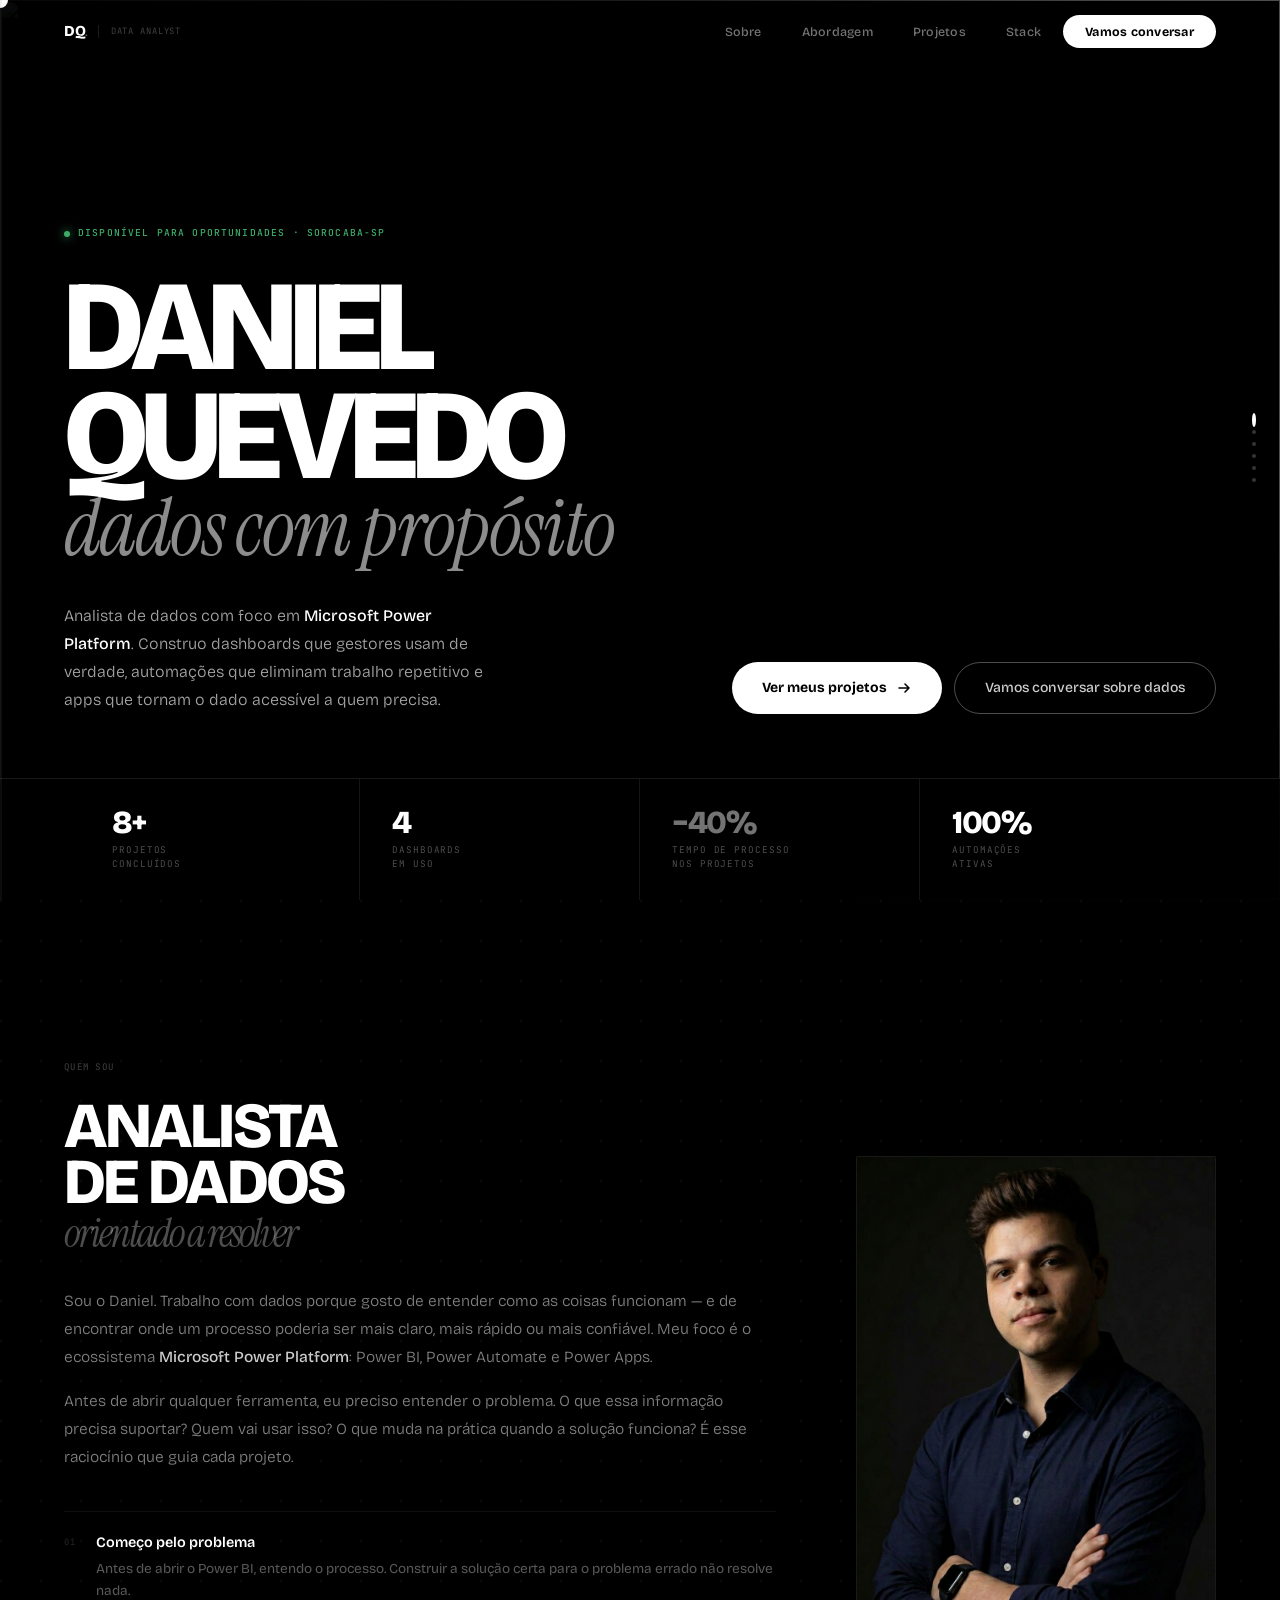
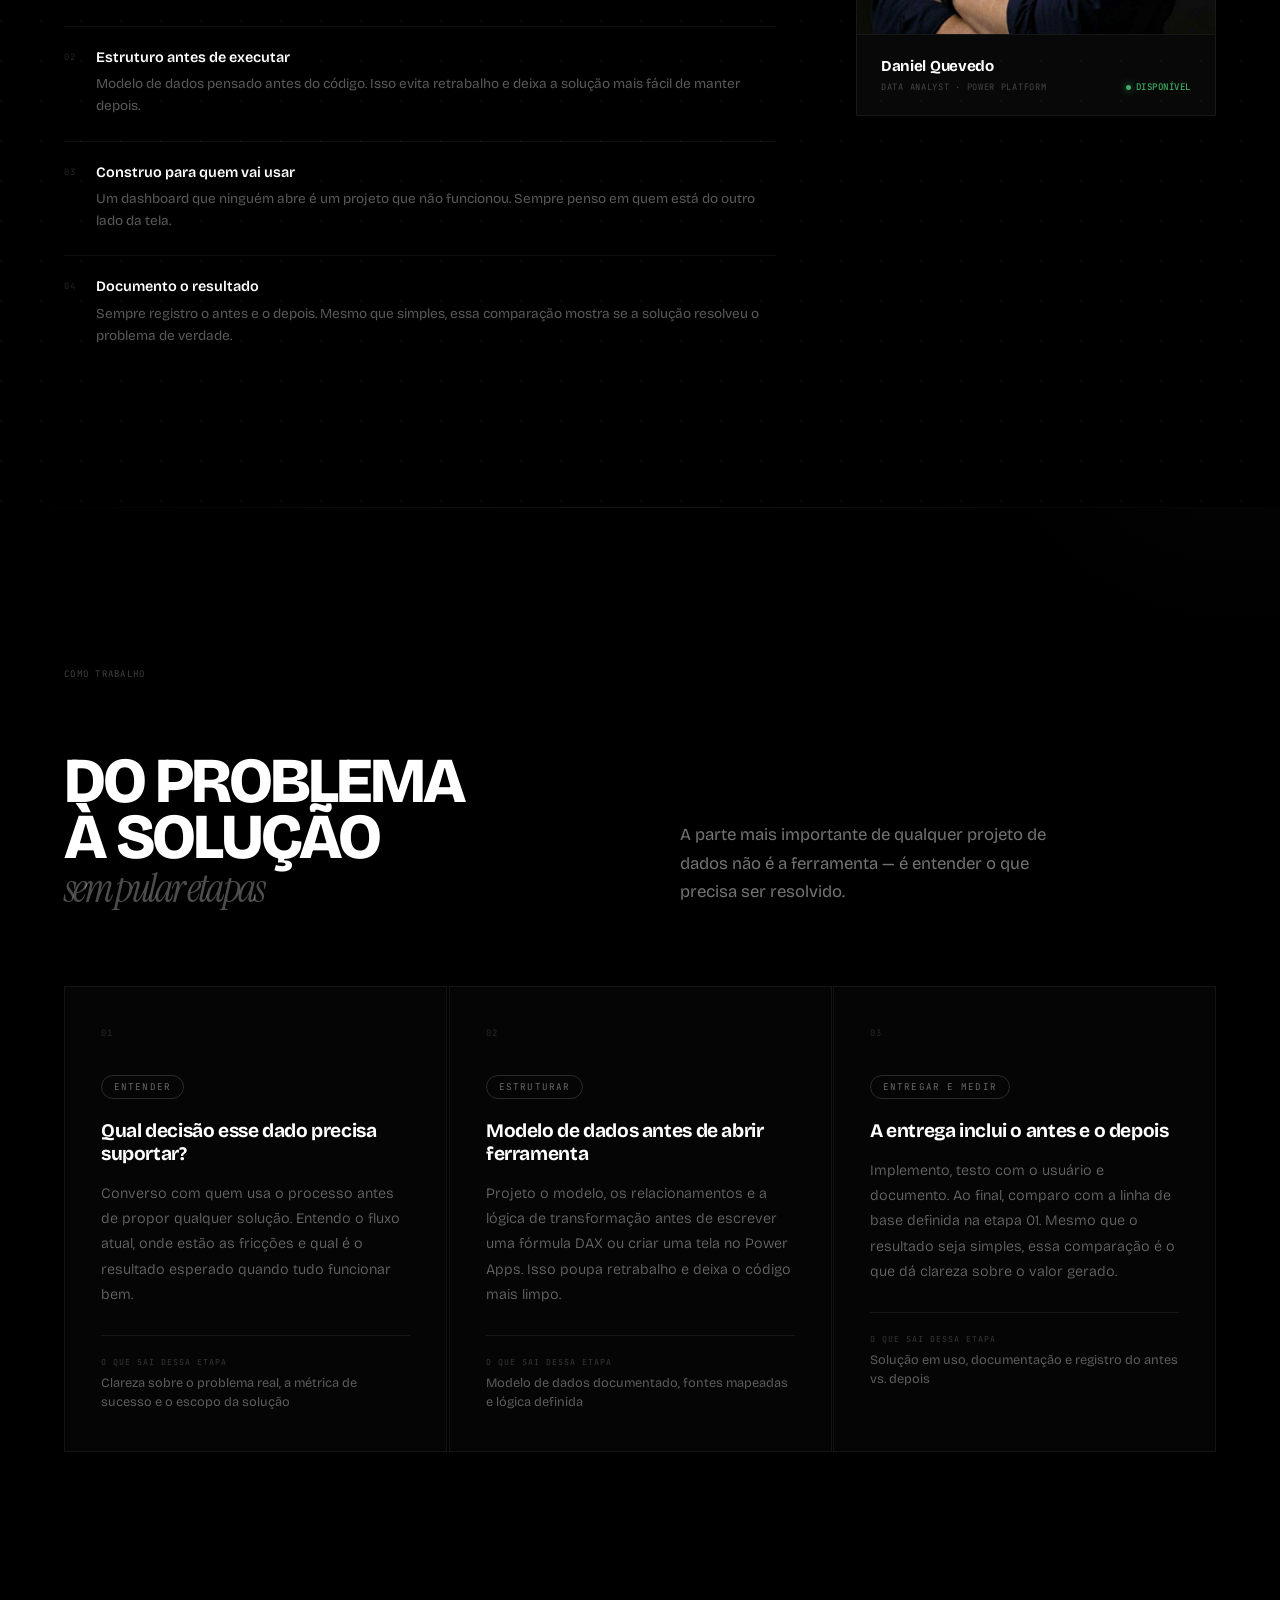
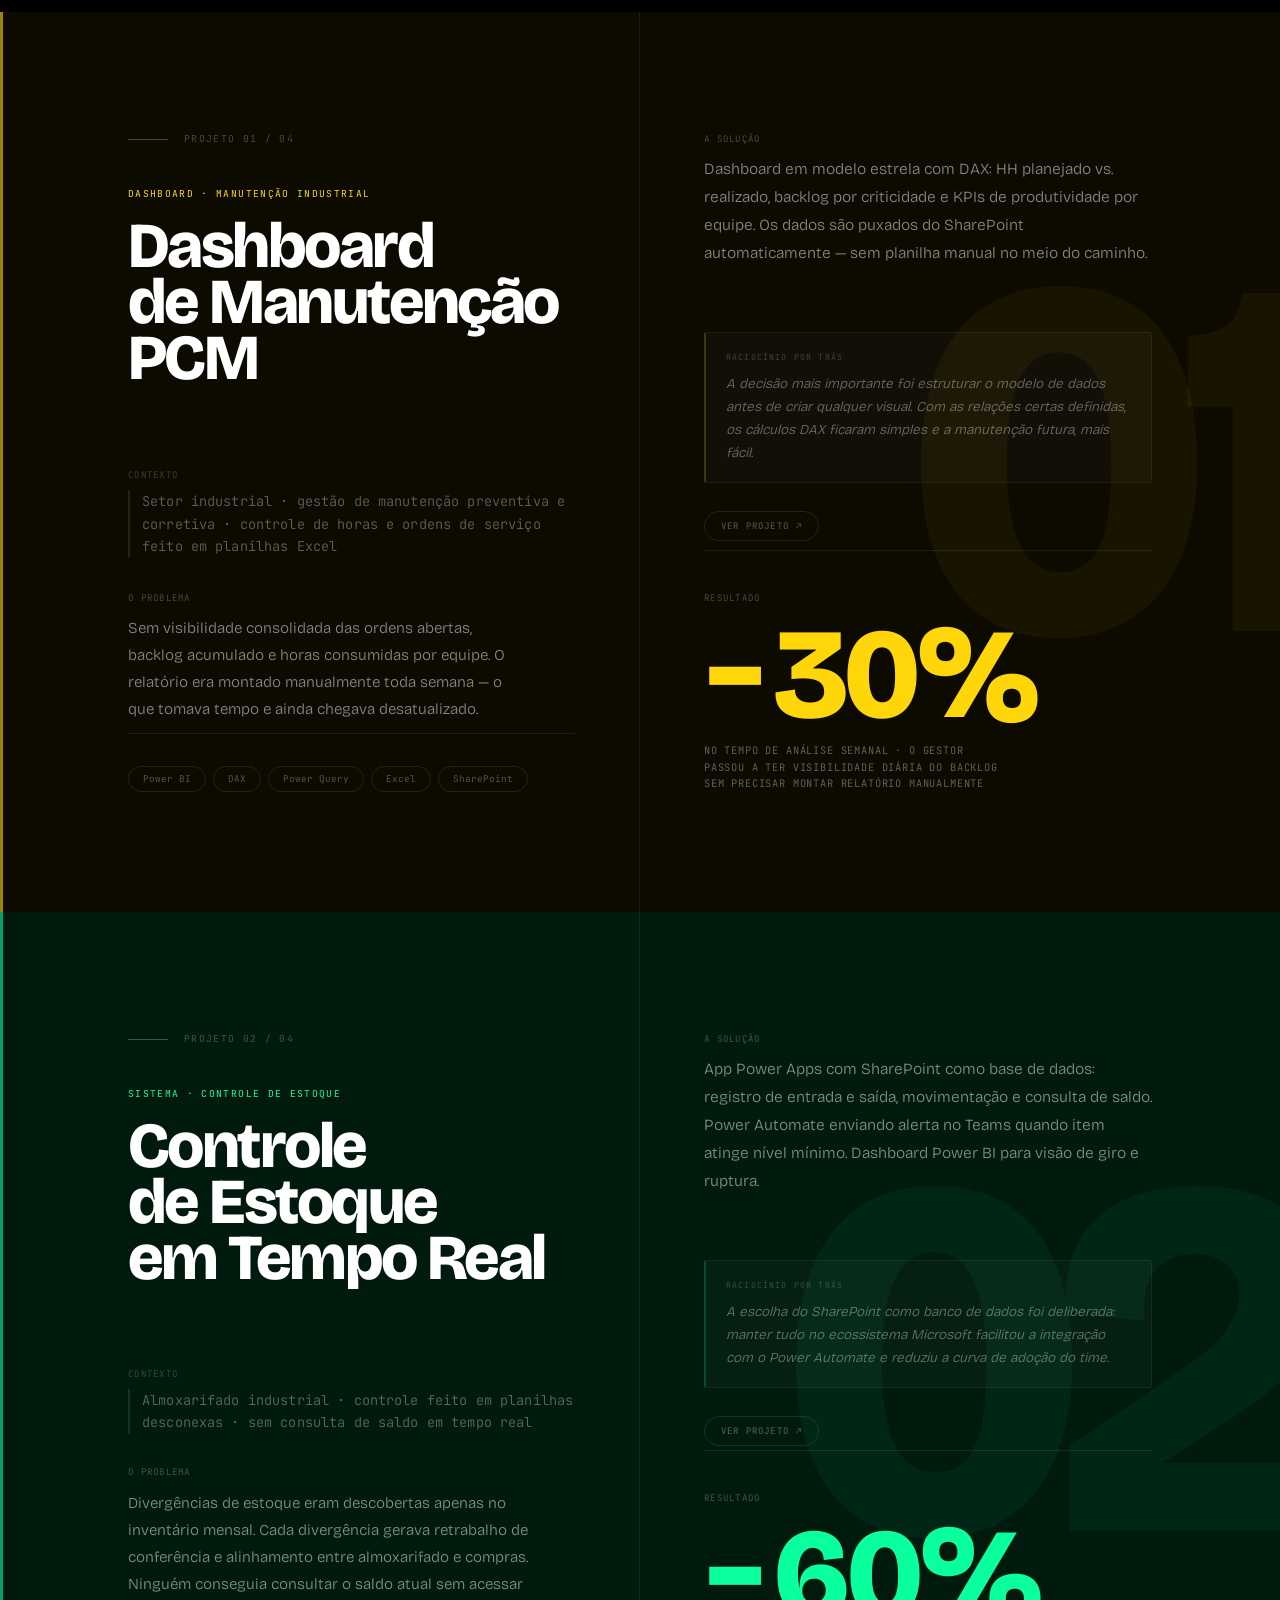
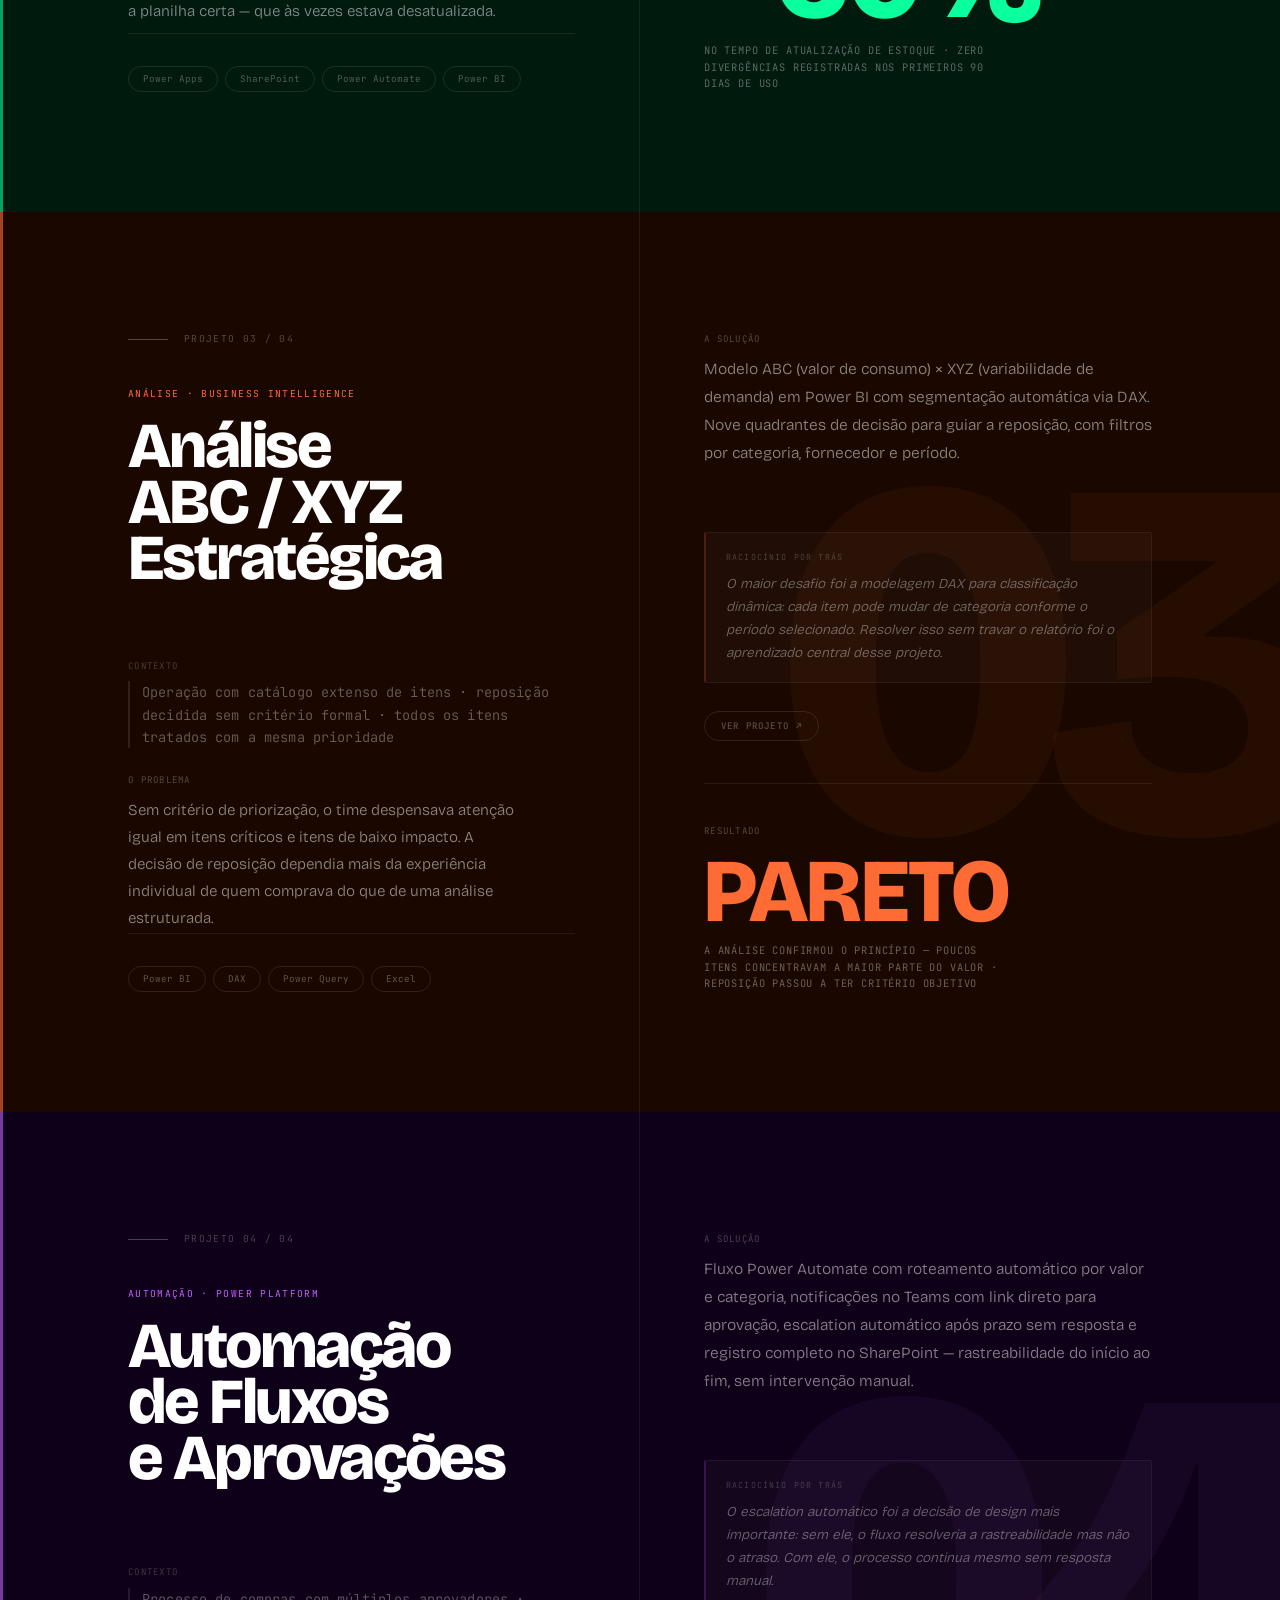
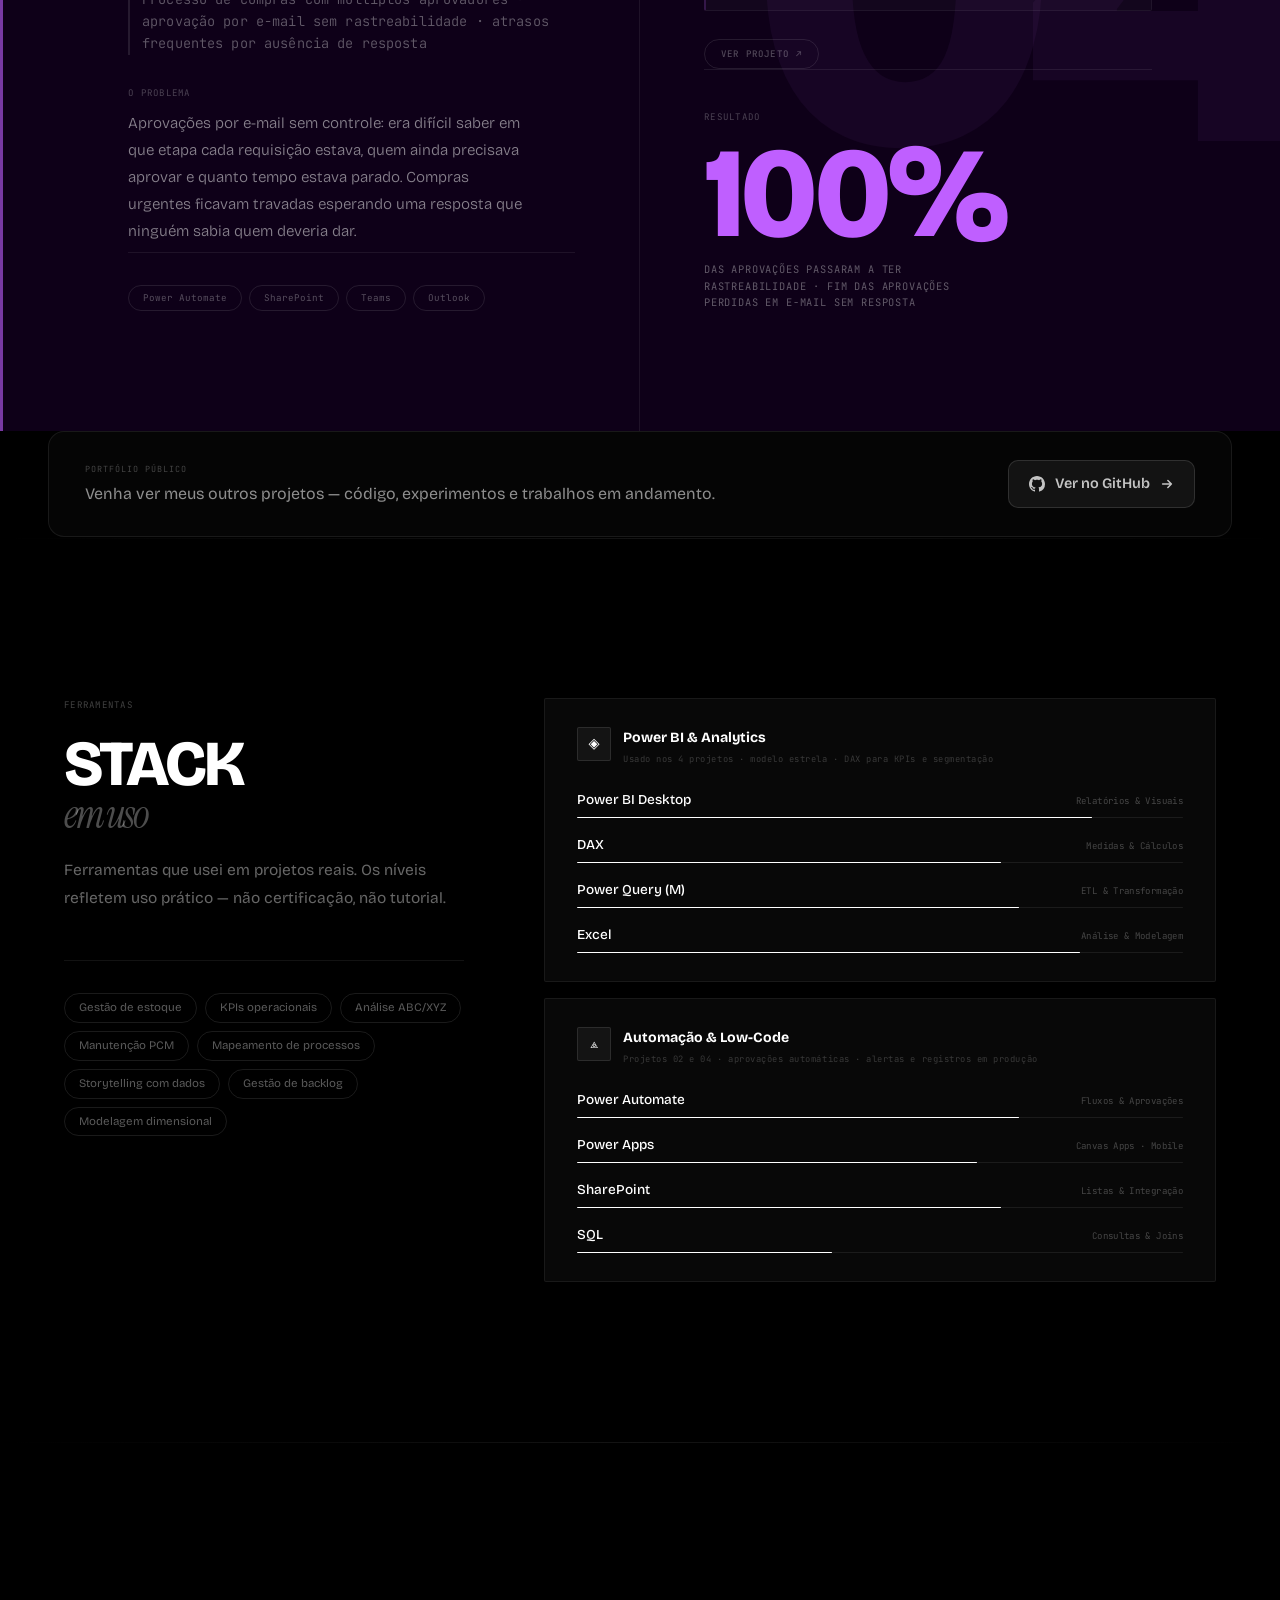
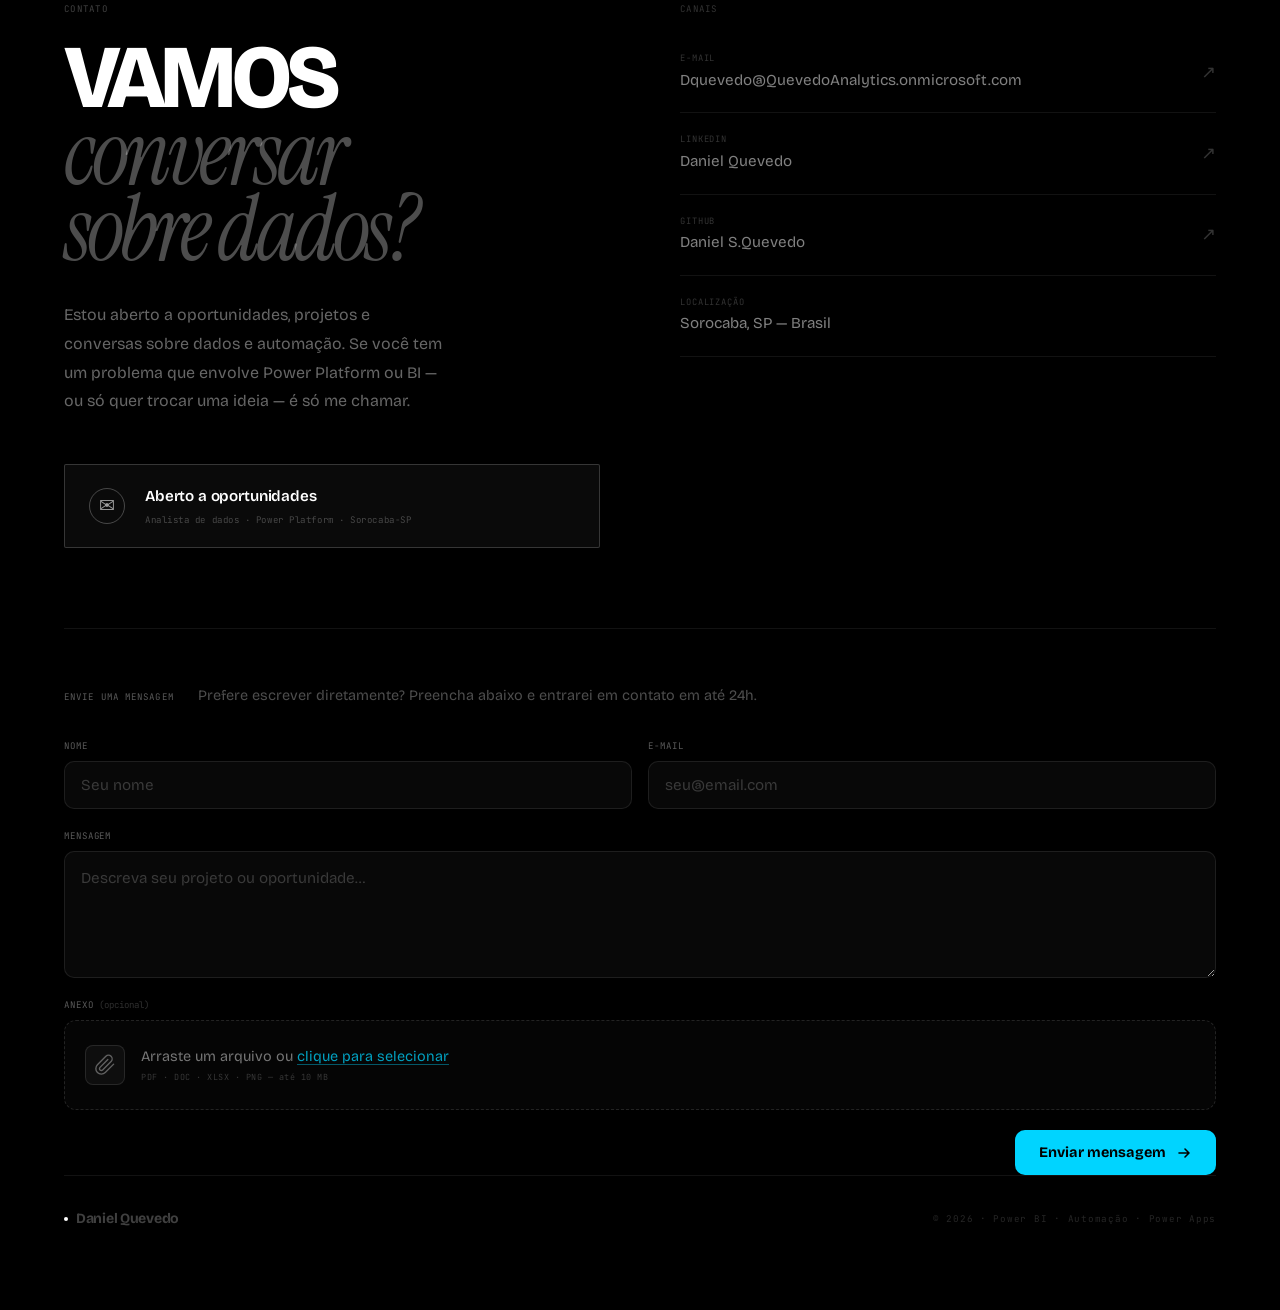
==== commit fee5fa35: "Add contact form, EmailJS integration and layout improvements - Add contact form with drag-and-drop " ====
--- a/index.html
+++ b/index.html
@@ -4,6 +4,7 @@
   <meta charset="UTF-8"/>
   <meta name="viewport" content="width=device-width, initial-scale=1.0"/>
   <link rel="stylesheet" href="src/css/style.css"/>
+  <script src="https://cdn.jsdelivr.net/npm/@emailjs/browser@4/dist/email.min.js"></script>
   <script src="src/script/script.js" defer></script>
    <link
       rel="apple-touch-icon"
@@ -186,6 +187,7 @@
       </div>
 
       <!-- Métricas -->
+      <div class="hero__metrics-strip">
       <div class="hero__metrics" role="list" aria-label="Números do trabalho">
         <div class="hero-metric" role="listitem">
           <div class="hero-metric__value" data-count="8" data-suf="+">0+</div>
@@ -203,6 +205,7 @@
           <div class="hero-metric__value" data-count="100" data-suf="%">0%</div>
           <div class="hero-metric__label">Automações<br>ativas</div>
         </div>
+      </div>
       </div>
     </section>
 
@@ -643,6 +646,23 @@
             </div>
           </div>
         </div>
+      </div>
+
+      <!-- ── Banner GitHub ── -->
+      <div class="projects__github-banner" data-reveal>
+        <div class="projects__github-banner-text">
+          <span class="projects__github-banner-label">Portfólio público</span>
+          <p class="projects__github-banner-msg">Venha ver meus outros projetos — código, experimentos e trabalhos em andamento.</p>
+        </div>
+        <a href="https://github.com/Daniel-S-Quevedo" target="_blank" rel="noopener noreferrer" class="projects__github-banner-btn" aria-label="Ver projetos no GitHub (abre em nova aba)">
+          <svg width="16" height="16" viewBox="0 0 16 16" fill="currentColor" aria-hidden="true">
+            <path d="M8 0C3.58 0 0 3.58 0 8c0 3.54 2.29 6.53 5.47 7.59.4.07.55-.17.55-.38 0-.19-.01-.82-.01-1.49-2.01.37-2.53-.49-2.69-.94-.09-.23-.48-.94-.82-1.13-.28-.15-.68-.52-.01-.53.63-.01 1.08.58 1.23.82.72 1.21 1.87.87 2.33.66.07-.52.28-.87.51-1.07-1.78-.2-3.64-.89-3.64-3.95 0-.87.31-1.59.82-2.15-.08-.2-.36-1.02.08-2.12 0 0 .67-.21 2.2.82.64-.18 1.32-.27 2-.27.68 0 1.36.09 2 .27 1.53-1.04 2.2-.82 2.2-.82.44 1.1.16 1.92.08 2.12.51.56.82 1.27.82 2.15 0 3.07-1.87 3.75-3.65 3.95.29.25.54.73.54 1.48 0 1.07-.01 1.93-.01 2.2 0 .21.15.46.55.38A8.013 8.013 0 0016 8c0-4.42-3.58-8-8-8z"/>
+          </svg>
+          Ver no GitHub
+          <svg class="btn-icon" width="14" height="14" viewBox="0 0 16 16" fill="none" aria-hidden="true">
+            <path d="M3 8h10M9 4l4 4-4 4" stroke="currentColor" stroke-width="1.8" stroke-linecap="round" stroke-linejoin="round"/>
+          </svg>
+        </a>
       </div>
 
     </section>
@@ -783,6 +803,7 @@
       <div class="container">
         <div class="contact__grid">
 
+          <!-- Esquerda: título + texto -->
           <div>
             <div class="section-label" data-reveal>Contato</div>
             <h2 class="contact__heading" id="contact-heading" data-reveal style="transition-delay:80ms">
@@ -795,87 +816,123 @@
               é só me chamar.
             </p>
 
-            <!-- CTAs de contato -->
-            <div class="contact__cta-grid" data-reveal style="transition-delay:240ms">
-              <a href="mailto:danielquevedocorp@hotmail.com" class="contact__cta-card contact__cta-card--primary">
-                <div class="contact__cta-card-icon" aria-hidden="true">✉</div>
-                <div class="contact__cta-card-text">
-                  <strong>Aberto a oportunidades</strong>
-                  <span>Analista de dados · Power Platform · Sorocaba-SP</span>
-                </div>
-              </a>
-              <a href="mailto:danielquevedocorp@hotmail.com?subject=Projeto de dados" class="contact__cta-card">
-                <div class="contact__cta-card-icon" aria-hidden="true">↗</div>
-                <div class="contact__cta-card-text">
-                  <strong>Falar sobre um projeto</strong>
-                  <span>Power BI · Power Automate · Power Apps</span>
-                </div>
-              </a>
-              <a href="https://www.linkedin.com/in/daniel-santos-quevedo-b93249295/" target="_blank" rel="noopener noreferrer" class="contact__cta-card">
-                <div class="contact__cta-card-icon" aria-hidden="true">↗</div>
-                <div class="contact__cta-card-text">
-                  <strong>Conectar no LinkedIn</strong>
-                  <span>Respondo em até 24h</span>
-                </div>
-              </a>
-              <a href="https://github.com/Daniel-S-Quevedo" target="_blank" rel="noopener noreferrer" class="contact__cta-card">
-                <div class="contact__cta-card-icon" aria-hidden="true">
-                  <svg width="15" height="15" viewBox="0 0 16 16" fill="currentColor" aria-hidden="true">
-                    <path d="M8 0C3.58 0 0 3.58 0 8c0 3.54 2.29 6.53 5.47 7.59.4.07.55-.17.55-.38 0-.19-.01-.82-.01-1.49-2.01.37-2.53-.49-2.69-.94-.09-.23-.48-.94-.82-1.13-.28-.15-.68-.52-.01-.53.63-.01 1.08.58 1.23.82.72 1.21 1.87.87 2.33.66.07-.52.28-.87.51-1.07-1.78-.2-3.64-.89-3.64-3.95 0-.87.31-1.59.82-2.15-.08-.2-.36-1.02.08-2.12 0 0 .67-.21 2.2.82.64-.18 1.32-.27 2-.27.68 0 1.36.09 2 .27 1.53-1.04 2.2-.82 2.2-.82.44 1.1.16 1.92.08 2.12.51.56.82 1.27.82 2.15 0 3.07-1.87 3.75-3.65 3.95.29.25.54.73.54 1.48 0 1.07-.01 1.93-.01 2.2 0 .21.15.46.55.38A8.013 8.013 0 0016 8c0-4.42-3.58-8-8-8z"/>
-                  </svg>
-                </div>
-                <div class="contact__cta-card-text">
-                  <strong>Ver projetos no GitHub</strong>
-                  <span>Código · Repositórios · Projetos abertos</span>
-                </div>
-              </a>
-            </div>
-          </div>
-
+            <a href="mailto:Dquevedo@QuevedoAnalytics.onmicrosoft.com" class="contact__cta-card contact__cta-card--primary" data-reveal style="transition-delay:240ms;display:flex;margin-top:24px">
+              <div class="contact__cta-card-icon" aria-hidden="true">✉</div>
+              <div class="contact__cta-card-text">
+                <strong>Aberto a oportunidades</strong>
+                <span>Analista de dados · Power Platform · Sorocaba-SP</span>
+              </div>
+            </a>
+          </div>
+
+          <!-- Direita: canais -->
           <div data-reveal="right" style="transition-delay:160ms">
-            <div class="contact__channels-label">Contato direto</div>
-
-            <a href="mailto:danielquevedocorp@hotmail.com" class="contact__email" aria-label="Enviar e-mail para Daniel Quevedo">
-              <span>danielquevedocorp@hotmail.com</span>
-              <span class="contact__email-arrow" aria-hidden="true">↗</span>
+            <div class="contact__channels-label">Canais</div>
+
+            <a href="mailto:Dquevedo@QuevedoAnalytics.onmicrosoft.com" class="contact__channel" aria-label="E-mail">
+              <div>
+                <div class="contact__channel-sub">E-mail</div>
+                <div class="contact__channel-name">Dquevedo@QuevedoAnalytics.onmicrosoft.com</div>
+              </div>
+              <span class="contact__channel-arrow" aria-hidden="true">↗</span>
             </a>
 
-            <div style="margin-top:48px">
-              <div class="contact__channels-label">Canais</div>
-
-              <a href="https://www.linkedin.com/in/daniel-santos-quevedo-b93249295/" class="contact__channel" target="_blank" rel="noopener noreferrer" aria-label="LinkedIn (abre em nova aba)">
-                <div>
-                  <div class="contact__channel-sub">LinkedIn</div>
-                  <div class="contact__channel-name">Daniel Quevedo</div>
-                </div>
-                <span class="contact__channel-arrow" aria-hidden="true">↗</span>
-              </a>
-
-              <a href="mailto:danielquevedocorp@hotmail.com" class="contact__channel" aria-label="E-mail">
-                <div>
-                  <div class="contact__channel-sub">E-mail</div>
-                  <div class="contact__channel-name">danielquevedocorp@hotmail.com</div>
-                </div>
-                <span class="contact__channel-arrow" aria-hidden="true">↗</span>
-              </a>
-
-              <a href="https://github.com/Daniel-S-Quevedo" class="contact__channel" target="_blank" rel="noopener noreferrer" aria-label="GitHub (abre em nova aba)">
-                <div>
-                  <div class="contact__channel-sub">GitHub</div>
-                  <div class="contact__channel-name">Daniel S.Quevedo</div>
-                </div>
-                <span class="contact__channel-arrow" aria-hidden="true">↗</span>
-              </a>
-
-              <div class="contact__channel" style="cursor:default">
-                <div>
-                  <div class="contact__channel-sub">Localização</div>
-                  <div class="contact__channel-name">Sorocaba, SP — Brasil</div>
-                </div>
-              </div>
-            </div>
-          </div>
-
+            <a href="https://www.linkedin.com/in/daniel-santos-quevedo-b93249295/" class="contact__channel" target="_blank" rel="noopener noreferrer" aria-label="LinkedIn (abre em nova aba)">
+              <div>
+                <div class="contact__channel-sub">LinkedIn</div>
+                <div class="contact__channel-name">Daniel Quevedo</div>
+              </div>
+              <span class="contact__channel-arrow" aria-hidden="true">↗</span>
+            </a>
+
+            <a href="https://github.com/Daniel-S-Quevedo" class="contact__channel" target="_blank" rel="noopener noreferrer" aria-label="GitHub (abre em nova aba)">
+              <div>
+                <div class="contact__channel-sub">GitHub</div>
+                <div class="contact__channel-name">Daniel S.Quevedo</div>
+              </div>
+              <span class="contact__channel-arrow" aria-hidden="true">↗</span>
+            </a>
+
+            <div class="contact__channel" style="cursor:default">
+              <div>
+                <div class="contact__channel-sub">Localização</div>
+                <div class="contact__channel-name">Sorocaba, SP — Brasil</div>
+              </div>
+            </div>
+          </div>
+
+        </div>
+
+        <!-- ══ FORMULÁRIO DE CONTATO ════════════════════════════════ -->
+        <div class="contact__form-wrap" data-reveal style="transition-delay:200ms">
+          <div class="contact__form-header">
+            <span class="contact__form-tag">Envie uma mensagem</span>
+            <p class="contact__form-desc">Prefere escrever diretamente? Preencha abaixo e entrarei em contato em até 24h.</p>
+          </div>
+
+          <form class="contact__form" id="js-contact-form" novalidate>
+            <div class="contact__form-row">
+              <div class="contact__field">
+                <label class="contact__label" for="cf-name">Nome</label>
+                <input class="contact__input" type="text" id="cf-name" name="name" placeholder="Seu nome" autocomplete="name" required />
+              </div>
+              <div class="contact__field">
+                <label class="contact__label" for="cf-email">E-mail</label>
+                <input class="contact__input" type="email" id="cf-email" name="email" placeholder="seu@email.com" autocomplete="email" required />
+              </div>
+            </div>
+
+            <div class="contact__field">
+              <label class="contact__label" for="cf-message">Mensagem</label>
+              <textarea class="contact__input contact__textarea" id="cf-message" name="message" placeholder="Descreva seu projeto ou oportunidade…" rows="4" required></textarea>
+            </div>
+
+            <!-- BLOCO DE ANEXO -->
+            <div class="contact__field">
+              <label class="contact__label">Anexo <span class="contact__label-opt">(opcional)</span></label>
+              <div class="contact__attach" id="js-attach-zone" role="button" tabindex="0" aria-label="Área de upload de arquivo">
+                <input type="file" id="cf-file" name="file" class="contact__attach-input" accept=".pdf,.doc,.docx,.xlsx,.xls,.pptx,.png,.jpg" aria-label="Selecionar arquivo" />
+                <input type="hidden" name="attachment" id="cf-attachment-name" value="Nenhum anexo" />
+                <div class="contact__attach-idle" id="js-attach-idle">
+                  <div class="contact__attach-icon" aria-hidden="true">
+                    <svg width="22" height="22" viewBox="0 0 24 24" fill="none" stroke="currentColor" stroke-width="1.5" stroke-linecap="round" stroke-linejoin="round">
+                      <path d="M21.44 11.05l-9.19 9.19a6 6 0 01-8.49-8.49l9.19-9.19a4 4 0 015.66 5.66L9.41 17.41a2 2 0 01-2.83-2.83l8.49-8.48"/>
+                    </svg>
+                  </div>
+                  <div class="contact__attach-text">
+                    <span class="contact__attach-cta">Arraste um arquivo ou <u>clique para selecionar</u></span>
+                    <span class="contact__attach-hint">PDF · DOC · XLSX · PNG — até 10 MB</span>
+                  </div>
+                </div>
+                <div class="contact__attach-preview" id="js-attach-preview" hidden>
+                  <div class="contact__attach-file-icon" aria-hidden="true">
+                    <svg width="18" height="18" viewBox="0 0 24 24" fill="none" stroke="currentColor" stroke-width="1.5" stroke-linecap="round" stroke-linejoin="round">
+                      <path d="M14 2H6a2 2 0 00-2 2v16a2 2 0 002 2h12a2 2 0 002-2V8z"/><polyline points="14 2 14 8 20 8"/>
+                    </svg>
+                  </div>
+                  <div class="contact__attach-file-info">
+                    <span class="contact__attach-file-name" id="js-attach-name">—</span>
+                    <span class="contact__attach-file-size" id="js-attach-size">—</span>
+                  </div>
+                  <button type="button" class="contact__attach-remove" id="js-attach-remove" aria-label="Remover arquivo">
+                    <svg width="14" height="14" viewBox="0 0 24 24" fill="none" stroke="currentColor" stroke-width="2" stroke-linecap="round">
+                      <line x1="18" y1="6" x2="6" y2="18"/><line x1="6" y1="6" x2="18" y2="18"/>
+                    </svg>
+                  </button>
+                </div>
+              </div>
+            </div>
+
+            <div class="contact__form-footer">
+              <p class="contact__form-note" id="js-form-note" aria-live="polite"></p>
+              <button type="submit" class="contact__submit" id="js-form-submit">
+                Enviar mensagem
+                <svg class="contact__submit-arrow" width="16" height="16" viewBox="0 0 16 16" fill="none" aria-hidden="true">
+                  <path d="M3 8h10M9 4l4 4-4 4" stroke="currentColor" stroke-width="1.6" stroke-linecap="round" stroke-linejoin="round"/>
+                </svg>
+              </button>
+            </div>
+          </form>
         </div>
 
         <footer class="site-footer" role="contentinfo">
--- a/src/css/style.css
+++ b/src/css/style.css
@@ -817,20 +817,26 @@
 }
 
 /* Métricas do hero */
-.hero__metrics {
+.hero__metrics-strip {
   position: relative;
   z-index: 1;
-  display: grid;
-  grid-template-columns: repeat(4, 1fr);
   border-top: 1px solid rgba(255, 255, 255, 0.1);
   background: rgba(0, 0, 0, 0.7);
 }
 
 @supports (backdrop-filter: blur(1px)) {
-  .hero__metrics {
+  .hero__metrics-strip {
     backdrop-filter: blur(20px);
     -webkit-backdrop-filter: blur(20px);
   }
+}
+
+.hero__metrics {
+  display: grid;
+  grid-template-columns: repeat(4, minmax(0, 280px));
+  justify-content: center;
+  max-width: 1280px;
+  margin: 0 auto;
 }
 
 .hero-metric {
@@ -1640,7 +1646,7 @@
   text-decoration: none;
 }
 
-.contact__channel:first-of-type {
+.contact__channel:first-child {
   border-top: 1px solid rgba(255, 255, 255, 0.07);
 }
 
@@ -1764,6 +1770,7 @@
 
   .hero__metrics {
     grid-template-columns: repeat(2, 1fr);
+    max-width: 100%;
   }
 
   .hero-metric:nth-child(2) {
@@ -2385,6 +2392,420 @@
   }
 }
 
+/* ══ PROJECTS GITHUB BANNER ══ */
+.projects__github-banner {
+  display: flex;
+  align-items: center;
+  justify-content: space-between;
+  gap: 24px;
+  margin: 0 var(--space-h, 48px);
+  padding: 28px 36px;
+  border: 1px solid rgba(255,255,255,.08);
+  border-radius: 16px;
+  background: rgba(255,255,255,.02);
+  flex-wrap: wrap;
+}
+
+.projects__github-banner-text {
+  display: flex;
+  flex-direction: column;
+  gap: 6px;
+}
+
+.projects__github-banner-label {
+  font-family: var(--font-mono);
+  font-size: .53rem;
+  letter-spacing: .12em;
+  text-transform: uppercase;
+  color: rgba(255,255,255,.25);
+}
+
+.projects__github-banner-msg {
+  font-size: 1rem;
+  color: rgba(255,255,255,.55);
+  margin: 0;
+  line-height: 1.4;
+}
+
+.projects__github-banner-btn {
+  display: inline-flex;
+  align-items: center;
+  gap: 10px;
+  background: rgba(255,255,255,.06);
+  border: 1px solid rgba(255,255,255,.12);
+  border-radius: 10px;
+  padding: 12px 20px;
+  font-family: var(--font-sans);
+  font-size: .9rem;
+  font-weight: 600;
+  color: rgba(255,255,255,.75);
+  text-decoration: none;
+  white-space: nowrap;
+  transition: background .2s, border-color .2s, color .2s;
+  flex-shrink: 0;
+}
+
+.projects__github-banner-btn:hover {
+  background: rgba(255,255,255,.1);
+  border-color: rgba(255,255,255,.22);
+  color: var(--color-white);
+}
+
+@media (max-width: 640px) {
+  .projects__github-banner {
+    margin: 0 16px;
+    padding: 20px 20px;
+    flex-direction: column;
+    align-items: flex-start;
+  }
+
+  .projects__github-banner-btn {
+    width: 100%;
+    justify-content: center;
+  }
+}
+
+/* ══ CONTACT FORM ══ */
+.contact__form-wrap {
+  margin-top: 72px;
+  padding-top: 56px;
+  border-top: 1px solid rgba(255,255,255,.07);
+}
+
+.contact__form-header {
+  display: flex;
+  align-items: baseline;
+  gap: 24px;
+  margin-bottom: 32px;
+  flex-wrap: wrap;
+}
+
+.contact__form-tag {
+  font-family: var(--font-mono);
+  font-size: .57rem;
+  letter-spacing: .12em;
+  text-transform: uppercase;
+  color: rgba(255,255,255,.35);
+  white-space: nowrap;
+}
+
+.contact__form-desc {
+  font-size: .9rem;
+  color: rgba(255,255,255,.3);
+  line-height: 1.5;
+  margin: 0;
+}
+
+.contact__form {
+  display: flex;
+  flex-direction: column;
+  gap: 20px;
+}
+
+.contact__form-row {
+  display: grid;
+  grid-template-columns: 1fr 1fr;
+  gap: 16px;
+}
+
+.contact__field {
+  display: flex;
+  flex-direction: column;
+  gap: 8px;
+}
+
+.contact__label {
+  font-family: var(--font-mono);
+  font-size: .57rem;
+  letter-spacing: .1em;
+  text-transform: uppercase;
+  color: rgba(255,255,255,.35);
+}
+
+.contact__label-opt {
+  color: rgba(255,255,255,.18);
+  text-transform: none;
+  letter-spacing: 0;
+}
+
+.contact__input {
+  background: rgba(255,255,255,.03);
+  border: 1px solid rgba(255,255,255,.09);
+  border-radius: 10px;
+  padding: 14px 16px;
+  font-family: var(--font-sans);
+  font-size: .95rem;
+  color: var(--color-white);
+  outline: none;
+  transition: border-color .2s, background .2s;
+  width: 100%;
+  box-sizing: border-box;
+}
+
+.contact__input::placeholder {
+  color: rgba(255,255,255,.2);
+}
+
+.contact__input:focus {
+  border-color: rgba(255,255,255,.22);
+  background: rgba(255,255,255,.05);
+}
+
+.contact__textarea {
+  resize: vertical;
+  min-height: 110px;
+  line-height: 1.6;
+}
+
+/* ── Zona de anexo ── */
+.contact__attach {
+  position: relative;
+  border: 1.5px dashed rgba(255,255,255,.12);
+  border-radius: 12px;
+  background: rgba(255,255,255,.02);
+  padding: 24px 20px;
+  cursor: pointer;
+  transition: border-color .2s, background .2s;
+  display: flex;
+  align-items: center;
+}
+
+.contact__attach:hover,
+.contact__attach:focus-within {
+  border-color: rgba(0,212,255,.35);
+  background: rgba(0,212,255,.03);
+}
+
+.contact__attach--drag {
+  border-color: rgba(0,212,255,.6);
+  background: rgba(0,212,255,.06);
+}
+
+.contact__attach-input {
+  position: absolute;
+  inset: 0;
+  width: 100%;
+  height: 100%;
+  opacity: 0;
+  cursor: pointer;
+  z-index: 2;
+}
+
+.contact__attach-idle[hidden],
+.contact__attach-preview[hidden] {
+  display: none !important;
+}
+
+.contact__attach-idle {
+  display: flex;
+  align-items: center;
+  gap: 16px;
+  pointer-events: none;
+  width: 100%;
+}
+
+.contact__attach-icon {
+  width: 40px;
+  height: 40px;
+  border-radius: 8px;
+  border: 1px solid rgba(255,255,255,.1);
+  background: rgba(255,255,255,.04);
+  display: flex;
+  align-items: center;
+  justify-content: center;
+  color: rgba(255,255,255,.35);
+  flex-shrink: 0;
+  transition: color .2s, border-color .2s;
+}
+
+.contact__attach:hover .contact__attach-icon,
+.contact__attach--drag .contact__attach-icon {
+  color: rgba(0,212,255,.7);
+  border-color: rgba(0,212,255,.3);
+}
+
+.contact__attach-text {
+  display: flex;
+  flex-direction: column;
+  gap: 4px;
+}
+
+.contact__attach-cta {
+  font-size: .9rem;
+  color: rgba(255,255,255,.45);
+  line-height: 1.4;
+}
+
+.contact__attach-cta u {
+  text-decoration-color: rgba(0,212,255,.4);
+  color: rgba(0,212,255,.75);
+  text-underline-offset: 3px;
+}
+
+.contact__attach-hint {
+  font-family: var(--font-mono);
+  font-size: .53rem;
+  letter-spacing: .06em;
+  color: rgba(255,255,255,.2);
+}
+
+/* Estado: arquivo selecionado */
+.contact__attach-preview {
+  display: flex;
+  align-items: center;
+  gap: 14px;
+  width: 100%;
+  pointer-events: none;
+}
+
+.contact__attach-file-icon {
+  width: 40px;
+  height: 40px;
+  border-radius: 8px;
+  border: 1px solid rgba(0,212,255,.25);
+  background: rgba(0,212,255,.06);
+  display: flex;
+  align-items: center;
+  justify-content: center;
+  color: rgba(0,212,255,.75);
+  flex-shrink: 0;
+}
+
+.contact__attach-file-info {
+  display: flex;
+  flex-direction: column;
+  gap: 3px;
+  flex: 1;
+  min-width: 0;
+}
+
+.contact__attach-file-name {
+  font-size: .9rem;
+  color: rgba(255,255,255,.7);
+  white-space: nowrap;
+  overflow: hidden;
+  text-overflow: ellipsis;
+}
+
+.contact__attach-file-size {
+  font-family: var(--font-mono);
+  font-size: .53rem;
+  color: rgba(255,255,255,.25);
+  letter-spacing: .05em;
+}
+
+.contact__attach-remove {
+  pointer-events: all;
+  position: relative;
+  z-index: 3;
+  background: rgba(255,255,255,.06);
+  border: 1px solid rgba(255,255,255,.1);
+  border-radius: 6px;
+  width: 28px;
+  height: 28px;
+  display: flex;
+  align-items: center;
+  justify-content: center;
+  color: rgba(255,255,255,.35);
+  cursor: pointer;
+  flex-shrink: 0;
+  transition: background .15s, color .15s;
+}
+
+.contact__attach-remove:hover {
+  background: rgba(255,80,80,.12);
+  border-color: rgba(255,80,80,.3);
+  color: rgba(255,120,120,.8);
+}
+
+/* ── Rodapé do form ── */
+.contact__form-footer {
+  display: flex;
+  align-items: center;
+  justify-content: space-between;
+  gap: 16px;
+  flex-wrap: wrap;
+}
+
+.contact__form-note {
+  font-family: var(--font-mono);
+  font-size: .57rem;
+  letter-spacing: .05em;
+  color: rgba(255,255,255,.25);
+  margin: 0;
+}
+
+.contact__form-note--error {
+  color: rgba(255,100,100,.7);
+}
+
+.contact__form-note--ok {
+  color: rgba(0,212,255,.65);
+}
+
+.contact__submit {
+  display: inline-flex;
+  align-items: center;
+  gap: 10px;
+  background: #00D4FF;
+  color: #000;
+  font-family: var(--font-sans);
+  font-weight: 700;
+  font-size: .9rem;
+  letter-spacing: .01em;
+  border: none;
+  border-radius: 10px;
+  padding: 14px 24px;
+  cursor: pointer;
+  transition: background .2s, transform .15s, box-shadow .2s;
+  white-space: nowrap;
+}
+
+.contact__submit:hover {
+  background: #33DDFF;
+  box-shadow: 0 0 24px rgba(0,212,255,.3);
+  transform: translateY(-1px);
+}
+
+.contact__submit:active {
+  transform: translateY(0);
+}
+
+.contact__submit:disabled {
+  opacity: .5;
+  cursor: not-allowed;
+  transform: none;
+  box-shadow: none;
+}
+
+.contact__submit-arrow {
+  transition: transform .2s;
+}
+
+.contact__submit:hover .contact__submit-arrow {
+  transform: translateX(3px);
+}
+
+@media (max-width: 640px) {
+  .contact__form-row {
+    grid-template-columns: 1fr;
+  }
+
+  .contact__form-footer {
+    flex-direction: column;
+    align-items: stretch;
+  }
+
+  .contact__submit {
+    justify-content: center;
+  }
+
+  .contact__form-header {
+    flex-direction: column;
+    gap: 8px;
+  }
+}
+
 /* ══ PRINT — básico ══ */
 @media print {
   .intro, .cursor, .nav-dots, .progress-bar,
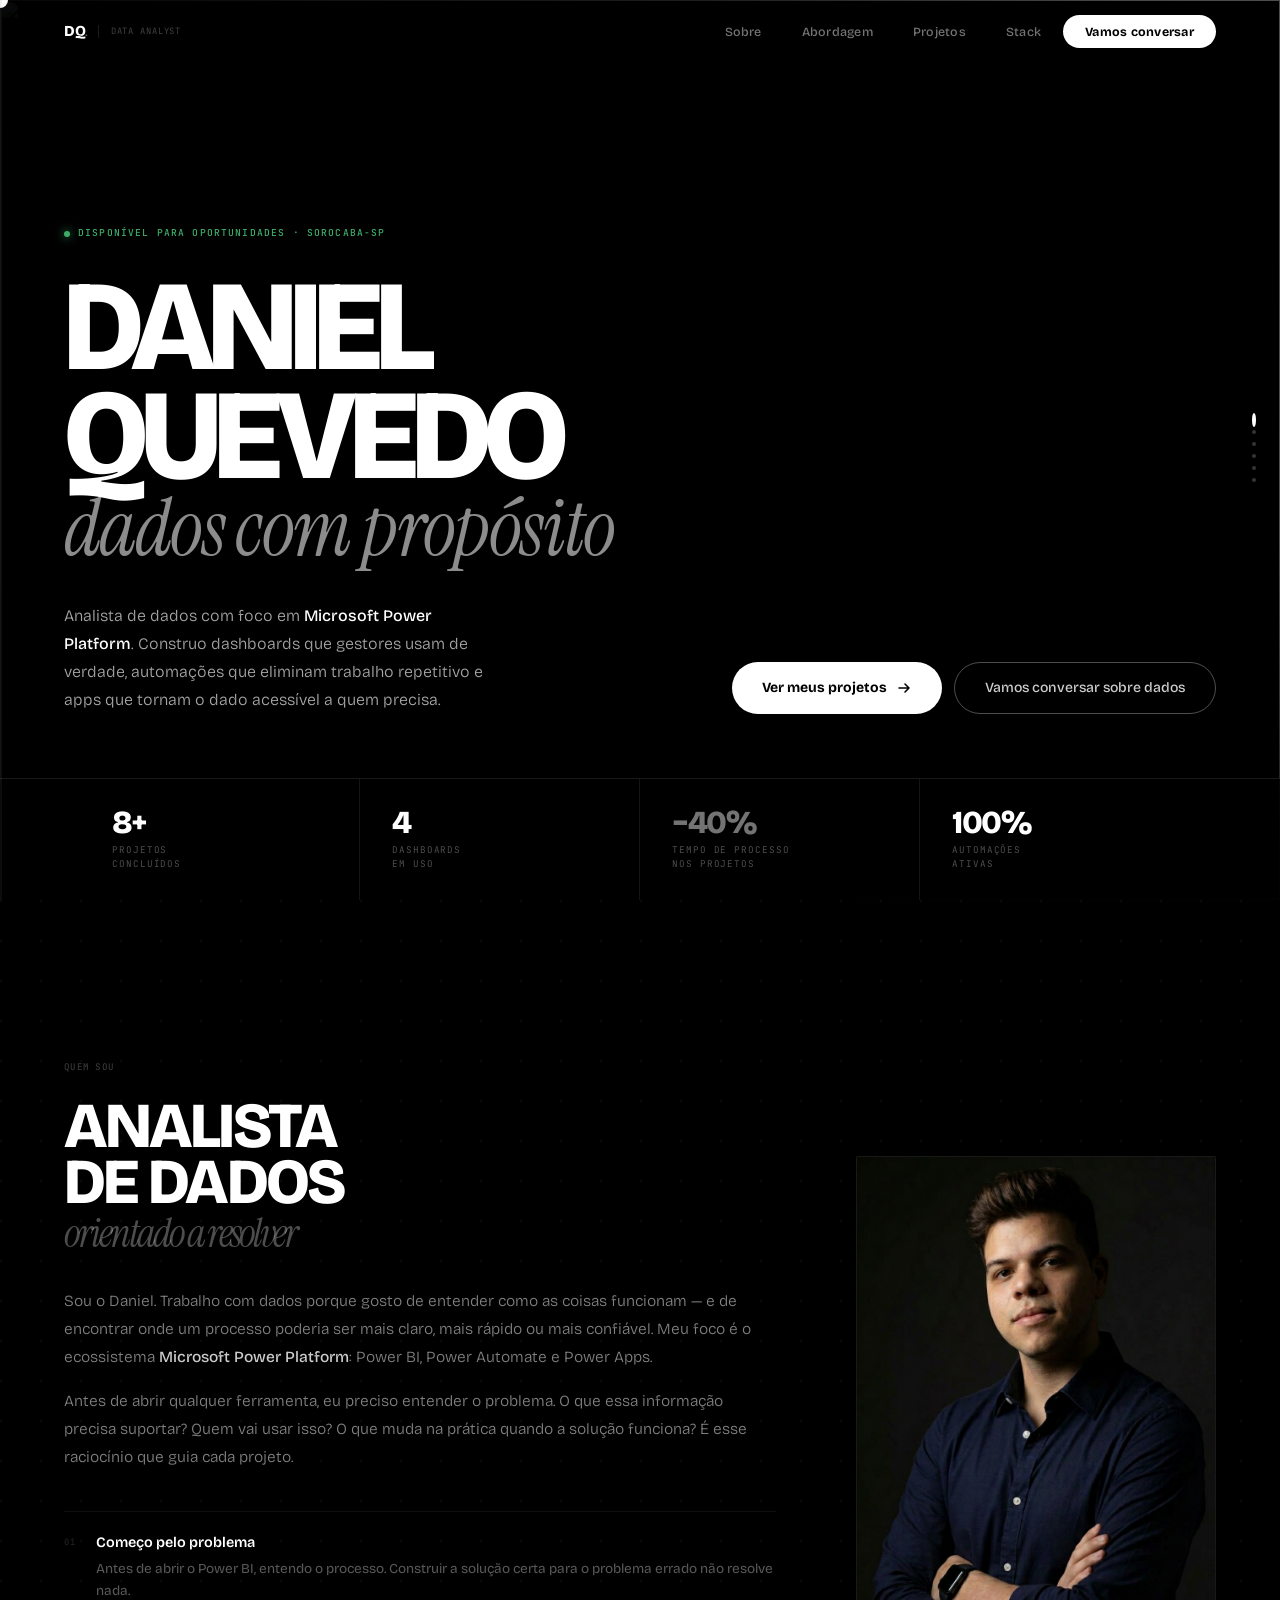
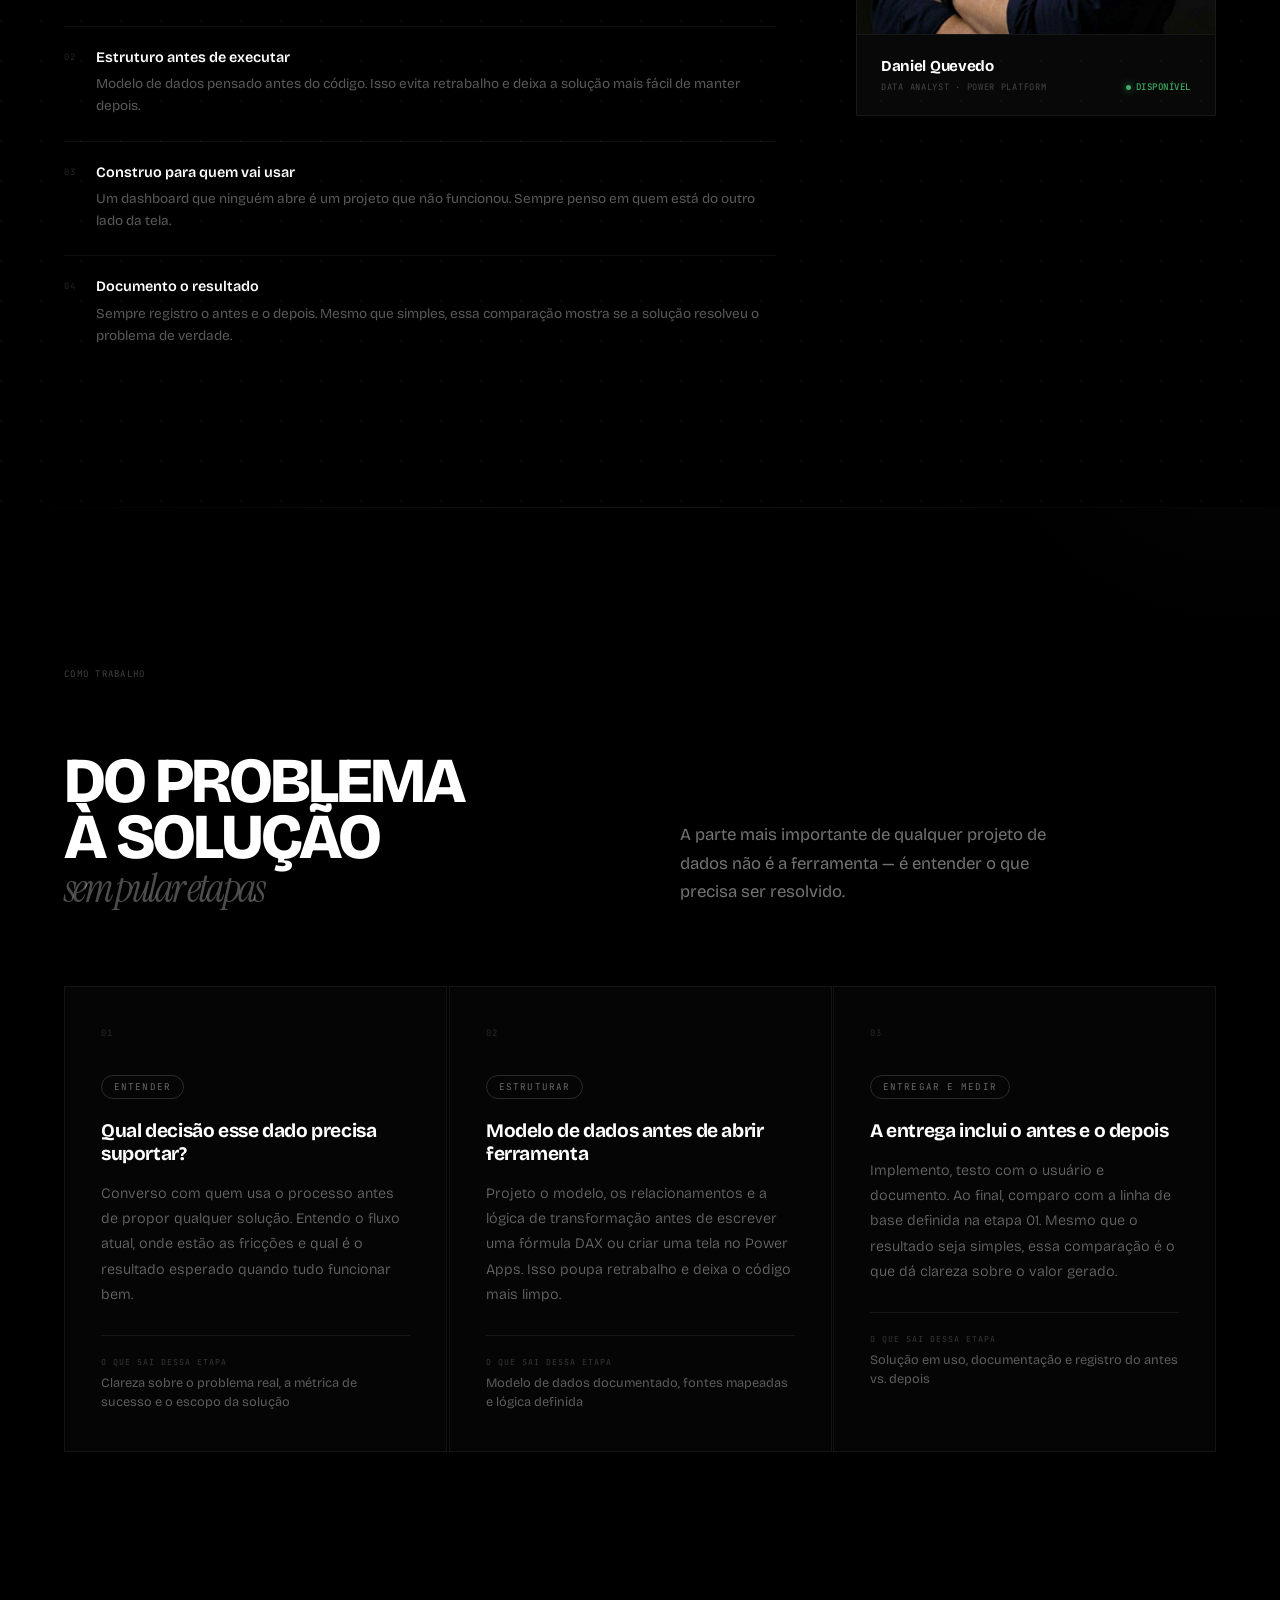
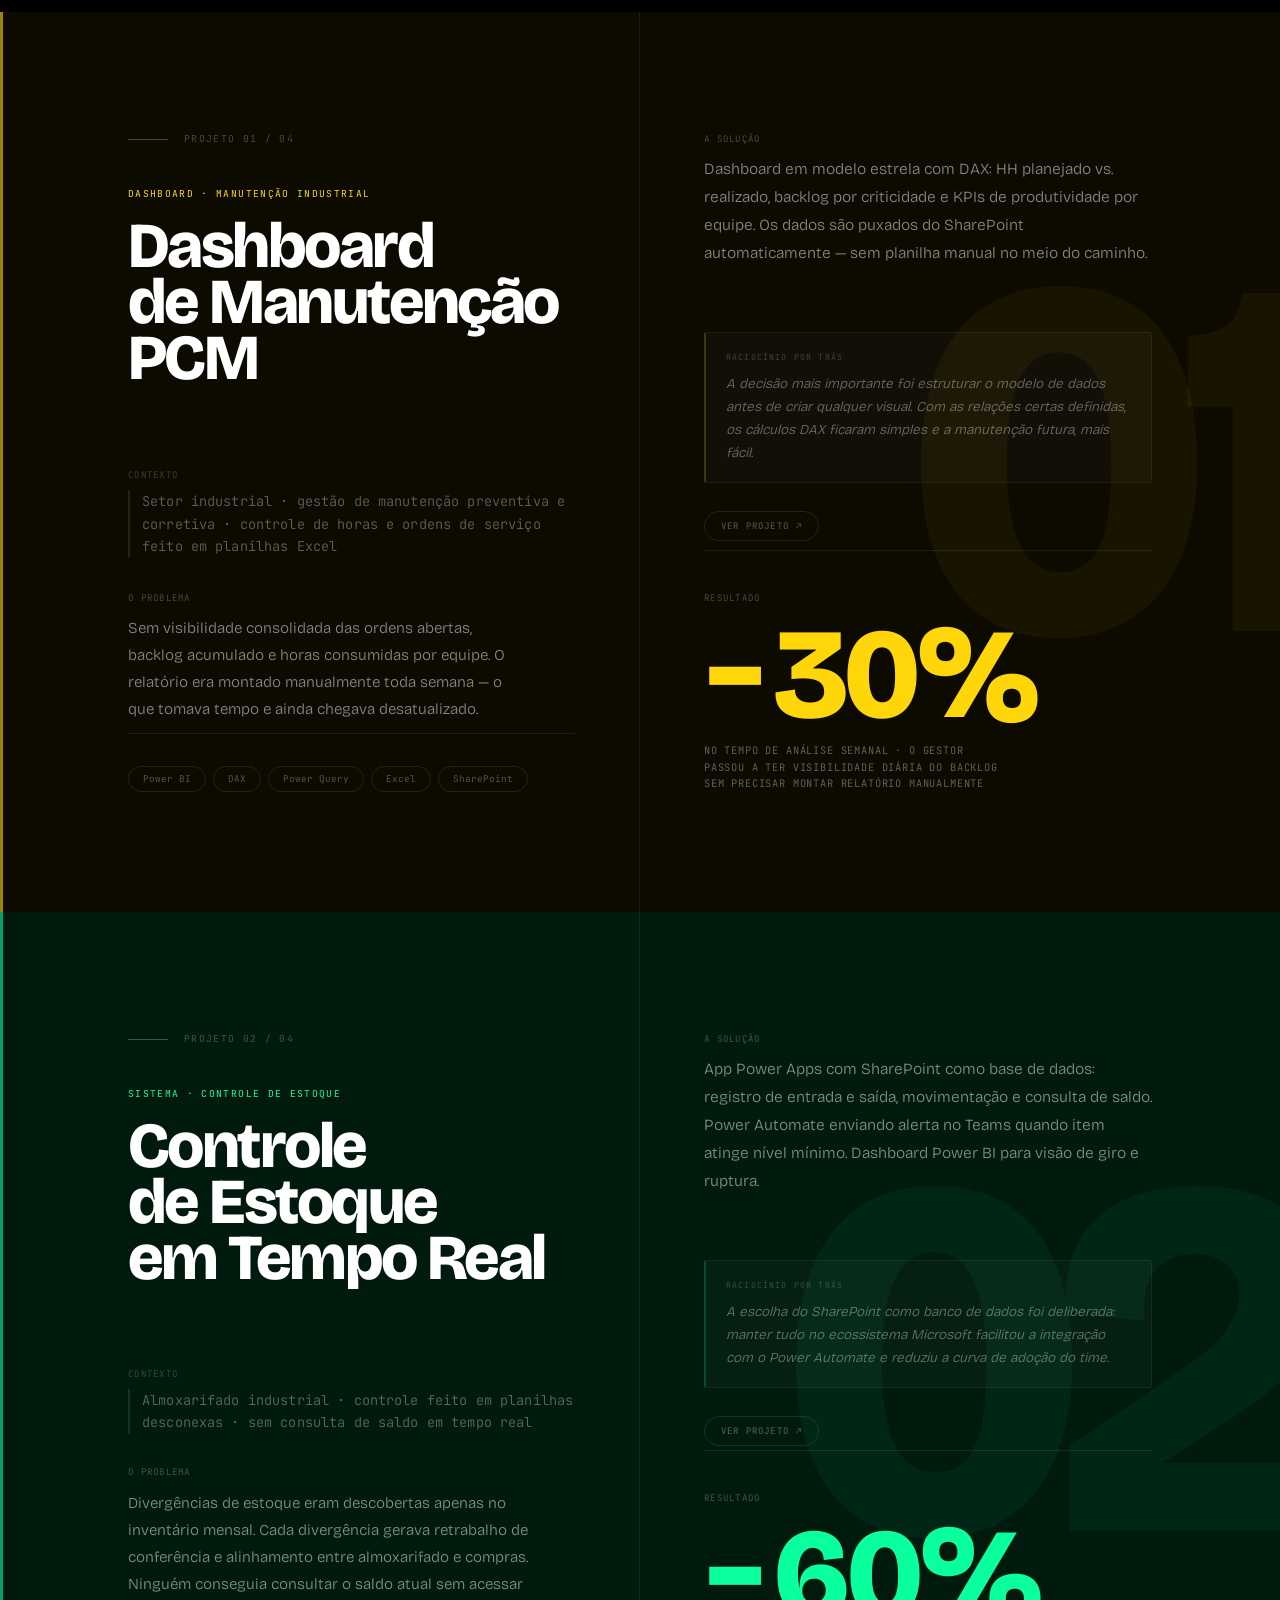
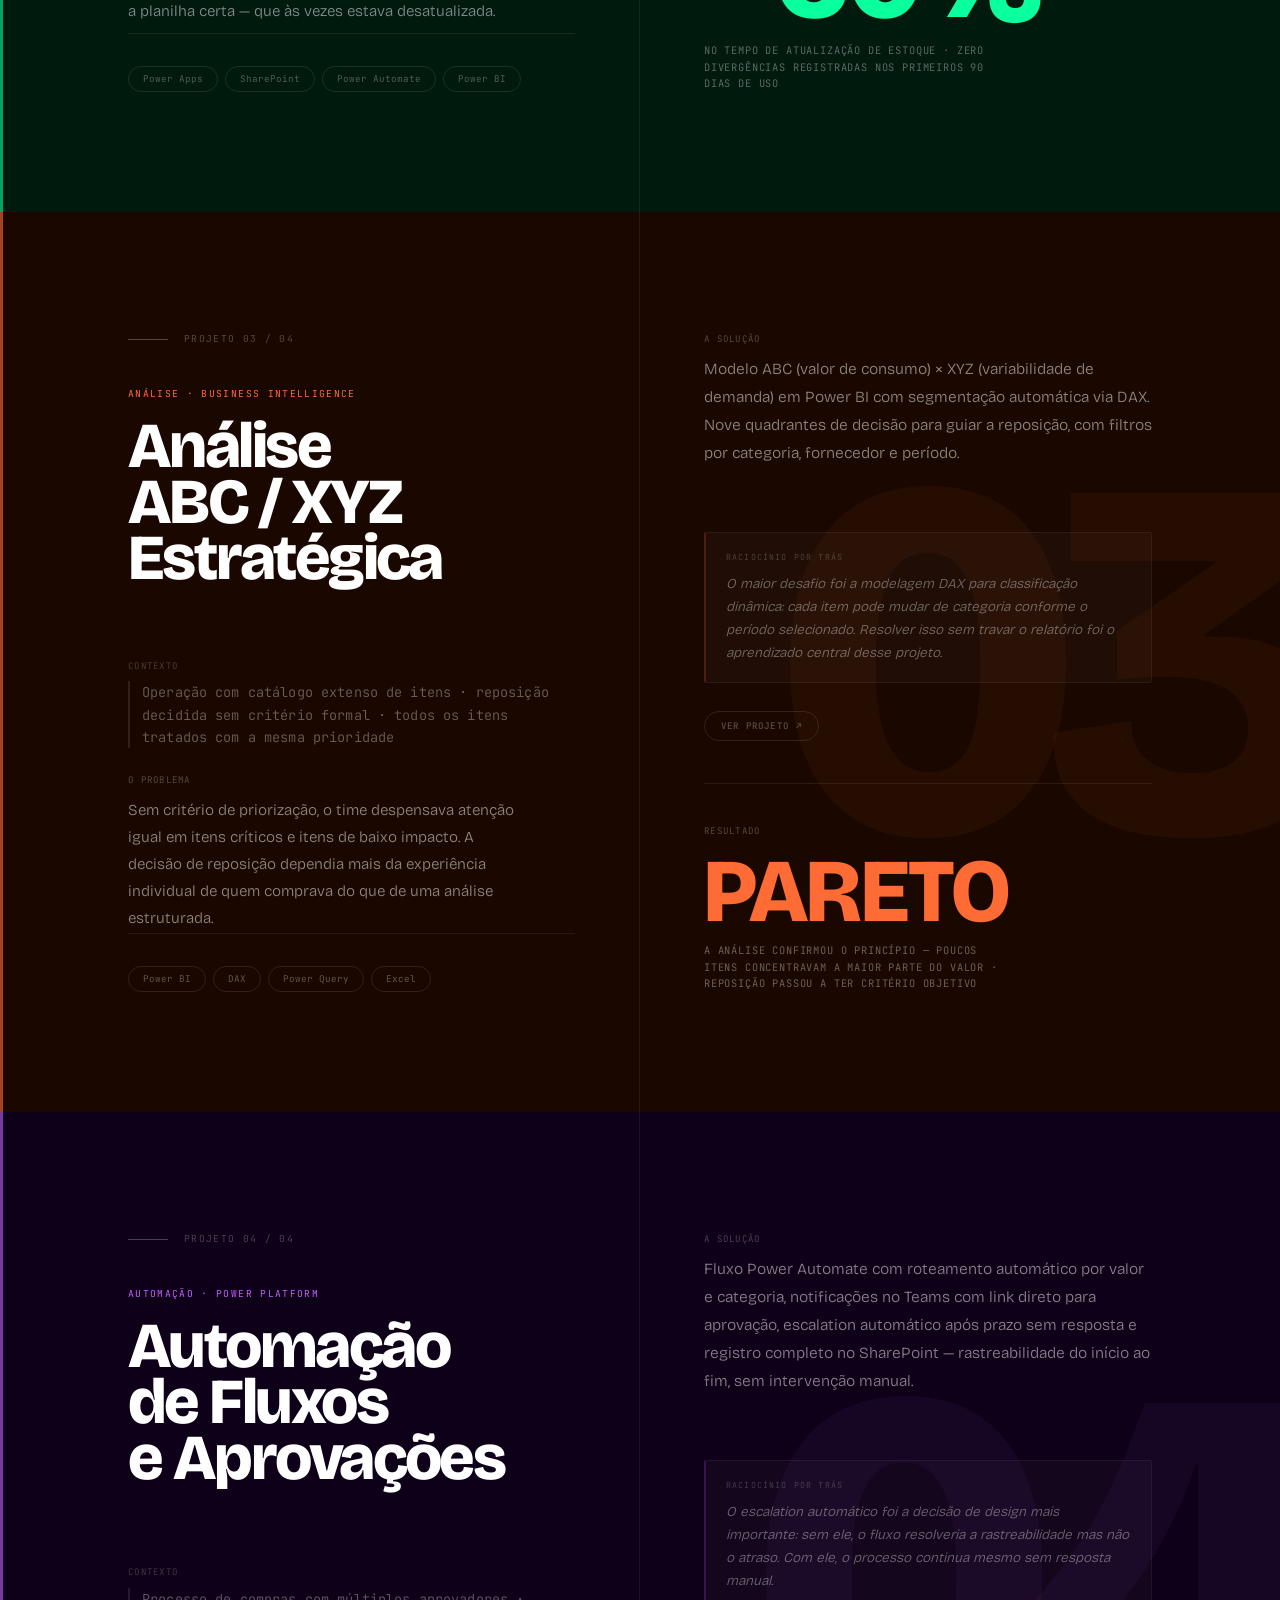
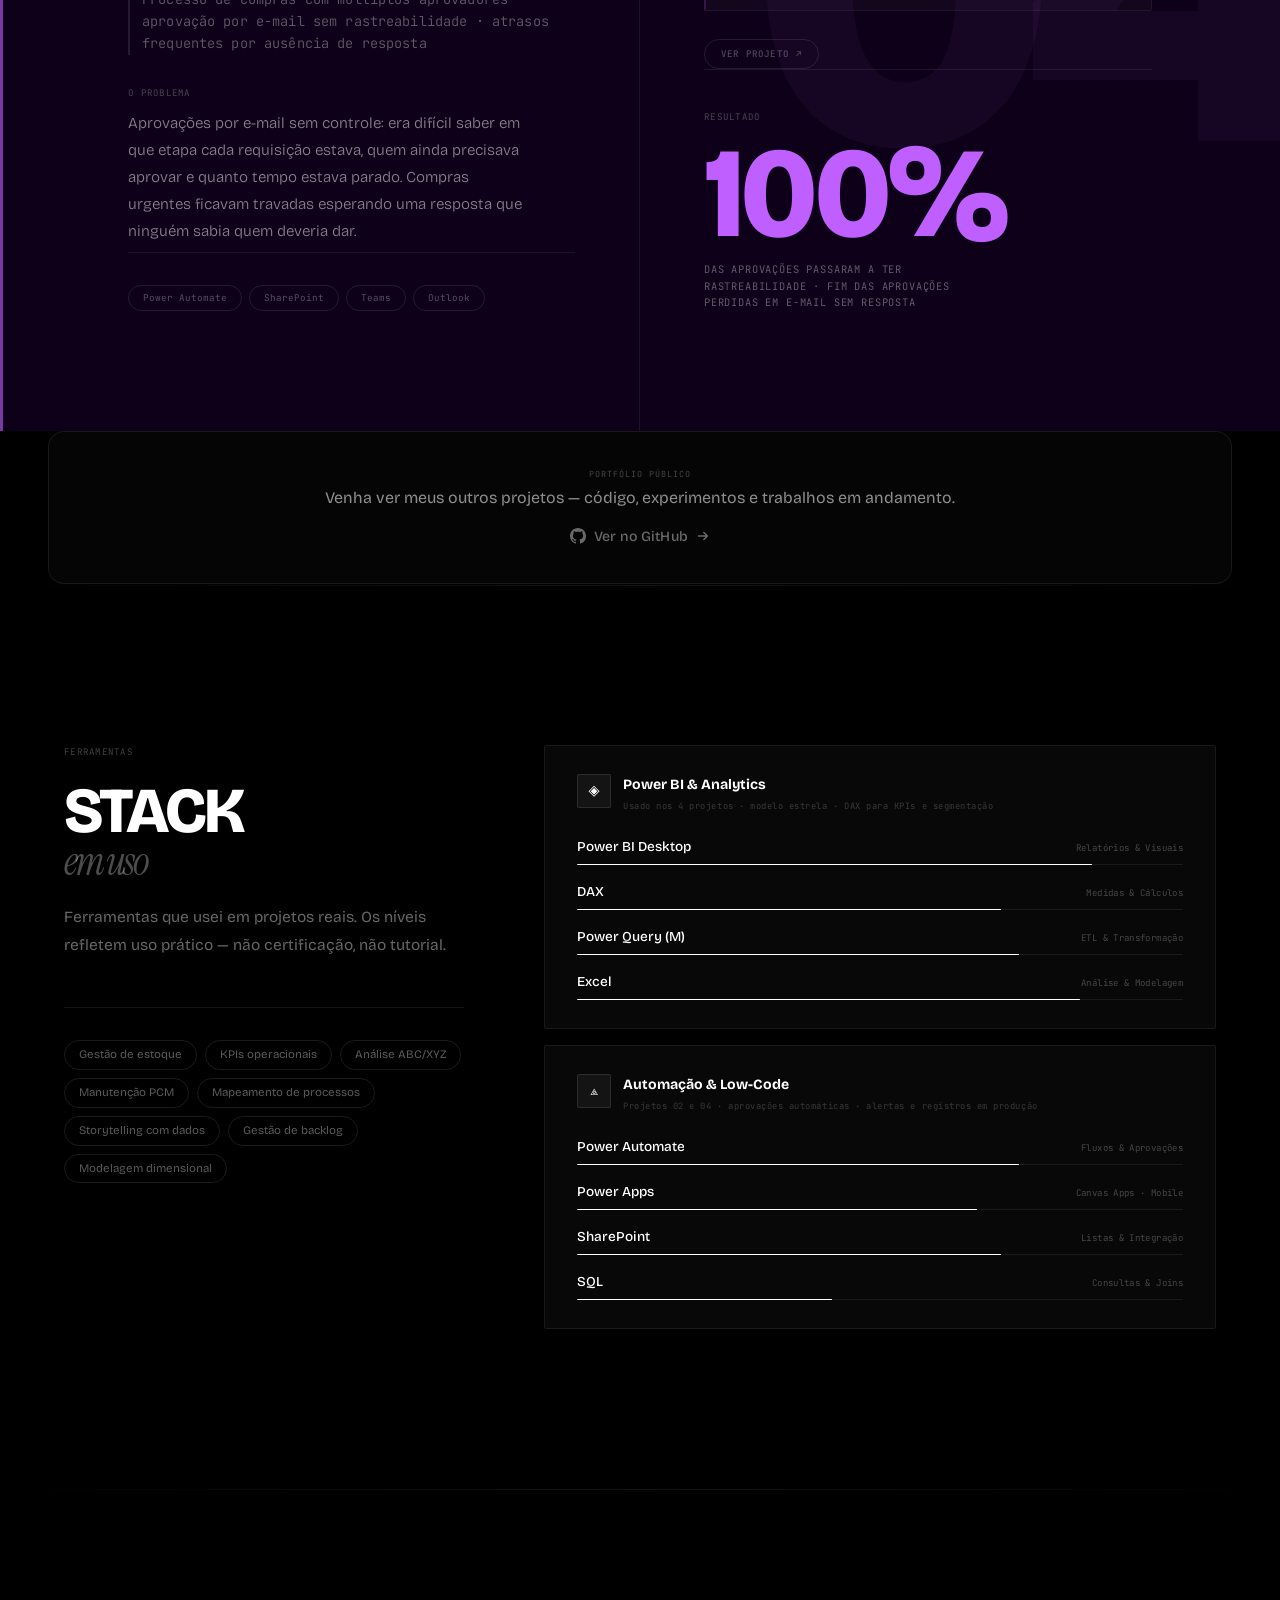
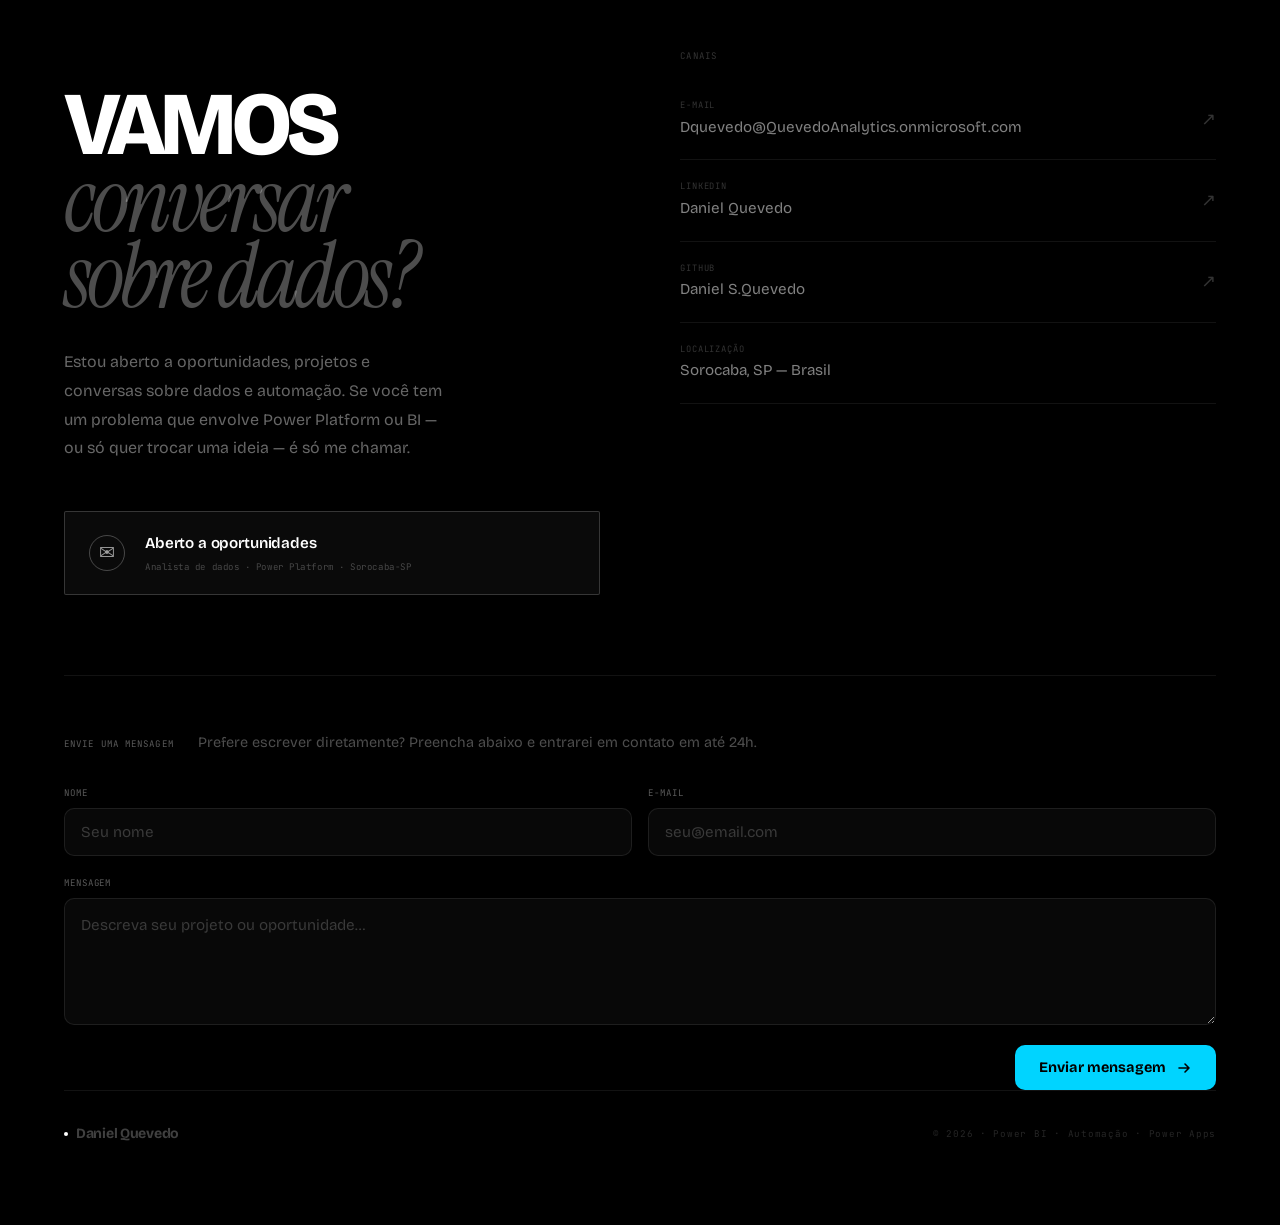
==== commit bbe0a32e: "Remove attachment field and refine GitHub banner design - Remove file attachment block (EmailJS free" ====
--- a/index.html
+++ b/index.html
@@ -887,41 +887,6 @@
               <textarea class="contact__input contact__textarea" id="cf-message" name="message" placeholder="Descreva seu projeto ou oportunidade…" rows="4" required></textarea>
             </div>
 
-            <!-- BLOCO DE ANEXO -->
-            <div class="contact__field">
-              <label class="contact__label">Anexo <span class="contact__label-opt">(opcional)</span></label>
-              <div class="contact__attach" id="js-attach-zone" role="button" tabindex="0" aria-label="Área de upload de arquivo">
-                <input type="file" id="cf-file" name="file" class="contact__attach-input" accept=".pdf,.doc,.docx,.xlsx,.xls,.pptx,.png,.jpg" aria-label="Selecionar arquivo" />
-                <input type="hidden" name="attachment" id="cf-attachment-name" value="Nenhum anexo" />
-                <div class="contact__attach-idle" id="js-attach-idle">
-                  <div class="contact__attach-icon" aria-hidden="true">
-                    <svg width="22" height="22" viewBox="0 0 24 24" fill="none" stroke="currentColor" stroke-width="1.5" stroke-linecap="round" stroke-linejoin="round">
-                      <path d="M21.44 11.05l-9.19 9.19a6 6 0 01-8.49-8.49l9.19-9.19a4 4 0 015.66 5.66L9.41 17.41a2 2 0 01-2.83-2.83l8.49-8.48"/>
-                    </svg>
-                  </div>
-                  <div class="contact__attach-text">
-                    <span class="contact__attach-cta">Arraste um arquivo ou <u>clique para selecionar</u></span>
-                    <span class="contact__attach-hint">PDF · DOC · XLSX · PNG — até 10 MB</span>
-                  </div>
-                </div>
-                <div class="contact__attach-preview" id="js-attach-preview" hidden>
-                  <div class="contact__attach-file-icon" aria-hidden="true">
-                    <svg width="18" height="18" viewBox="0 0 24 24" fill="none" stroke="currentColor" stroke-width="1.5" stroke-linecap="round" stroke-linejoin="round">
-                      <path d="M14 2H6a2 2 0 00-2 2v16a2 2 0 002 2h12a2 2 0 002-2V8z"/><polyline points="14 2 14 8 20 8"/>
-                    </svg>
-                  </div>
-                  <div class="contact__attach-file-info">
-                    <span class="contact__attach-file-name" id="js-attach-name">—</span>
-                    <span class="contact__attach-file-size" id="js-attach-size">—</span>
-                  </div>
-                  <button type="button" class="contact__attach-remove" id="js-attach-remove" aria-label="Remover arquivo">
-                    <svg width="14" height="14" viewBox="0 0 24 24" fill="none" stroke="currentColor" stroke-width="2" stroke-linecap="round">
-                      <line x1="18" y1="6" x2="6" y2="18"/><line x1="6" y1="6" x2="18" y2="18"/>
-                    </svg>
-                  </button>
-                </div>
-              </div>
-            </div>
 
             <div class="contact__form-footer">
               <p class="contact__form-note" id="js-form-note" aria-live="polite"></p>
--- a/src/css/style.css
+++ b/src/css/style.css
@@ -2395,15 +2395,16 @@
 /* ══ PROJECTS GITHUB BANNER ══ */
 .projects__github-banner {
   display: flex;
-  align-items: center;
-  justify-content: space-between;
-  gap: 24px;
+  flex-direction: column;
+  align-items: center;
+  justify-content: center;
+  text-align: center;
+  gap: 16px;
   margin: 0 var(--space-h, 48px);
-  padding: 28px 36px;
+  padding: 36px;
   border: 1px solid rgba(255,255,255,.08);
   border-radius: 16px;
   background: rgba(255,255,255,.02);
-  flex-wrap: wrap;
 }
 
 .projects__github-banner-text {
@@ -2430,25 +2431,24 @@
 .projects__github-banner-btn {
   display: inline-flex;
   align-items: center;
-  gap: 10px;
-  background: rgba(255,255,255,.06);
-  border: 1px solid rgba(255,255,255,.12);
-  border-radius: 10px;
-  padding: 12px 20px;
+  gap: 8px;
+  background: none;
+  border: none;
+  padding: 0;
   font-family: var(--font-sans);
-  font-size: .9rem;
-  font-weight: 600;
-  color: rgba(255,255,255,.75);
+  font-size: .88rem;
+  font-weight: 500;
+  color: rgba(255,255,255,.4);
   text-decoration: none;
   white-space: nowrap;
-  transition: background .2s, border-color .2s, color .2s;
+  transition: color .2s, gap .2s;
   flex-shrink: 0;
+  letter-spacing: .01em;
 }
 
 .projects__github-banner-btn:hover {
-  background: rgba(255,255,255,.1);
-  border-color: rgba(255,255,255,.22);
-  color: var(--color-white);
+  color: rgba(255,255,255,.85);
+  gap: 12px;
 }
 
 @media (max-width: 640px) {
@@ -2460,8 +2460,7 @@
   }
 
   .projects__github-banner-btn {
-    width: 100%;
-    justify-content: center;
+    align-self: flex-start;
   }
 }
 
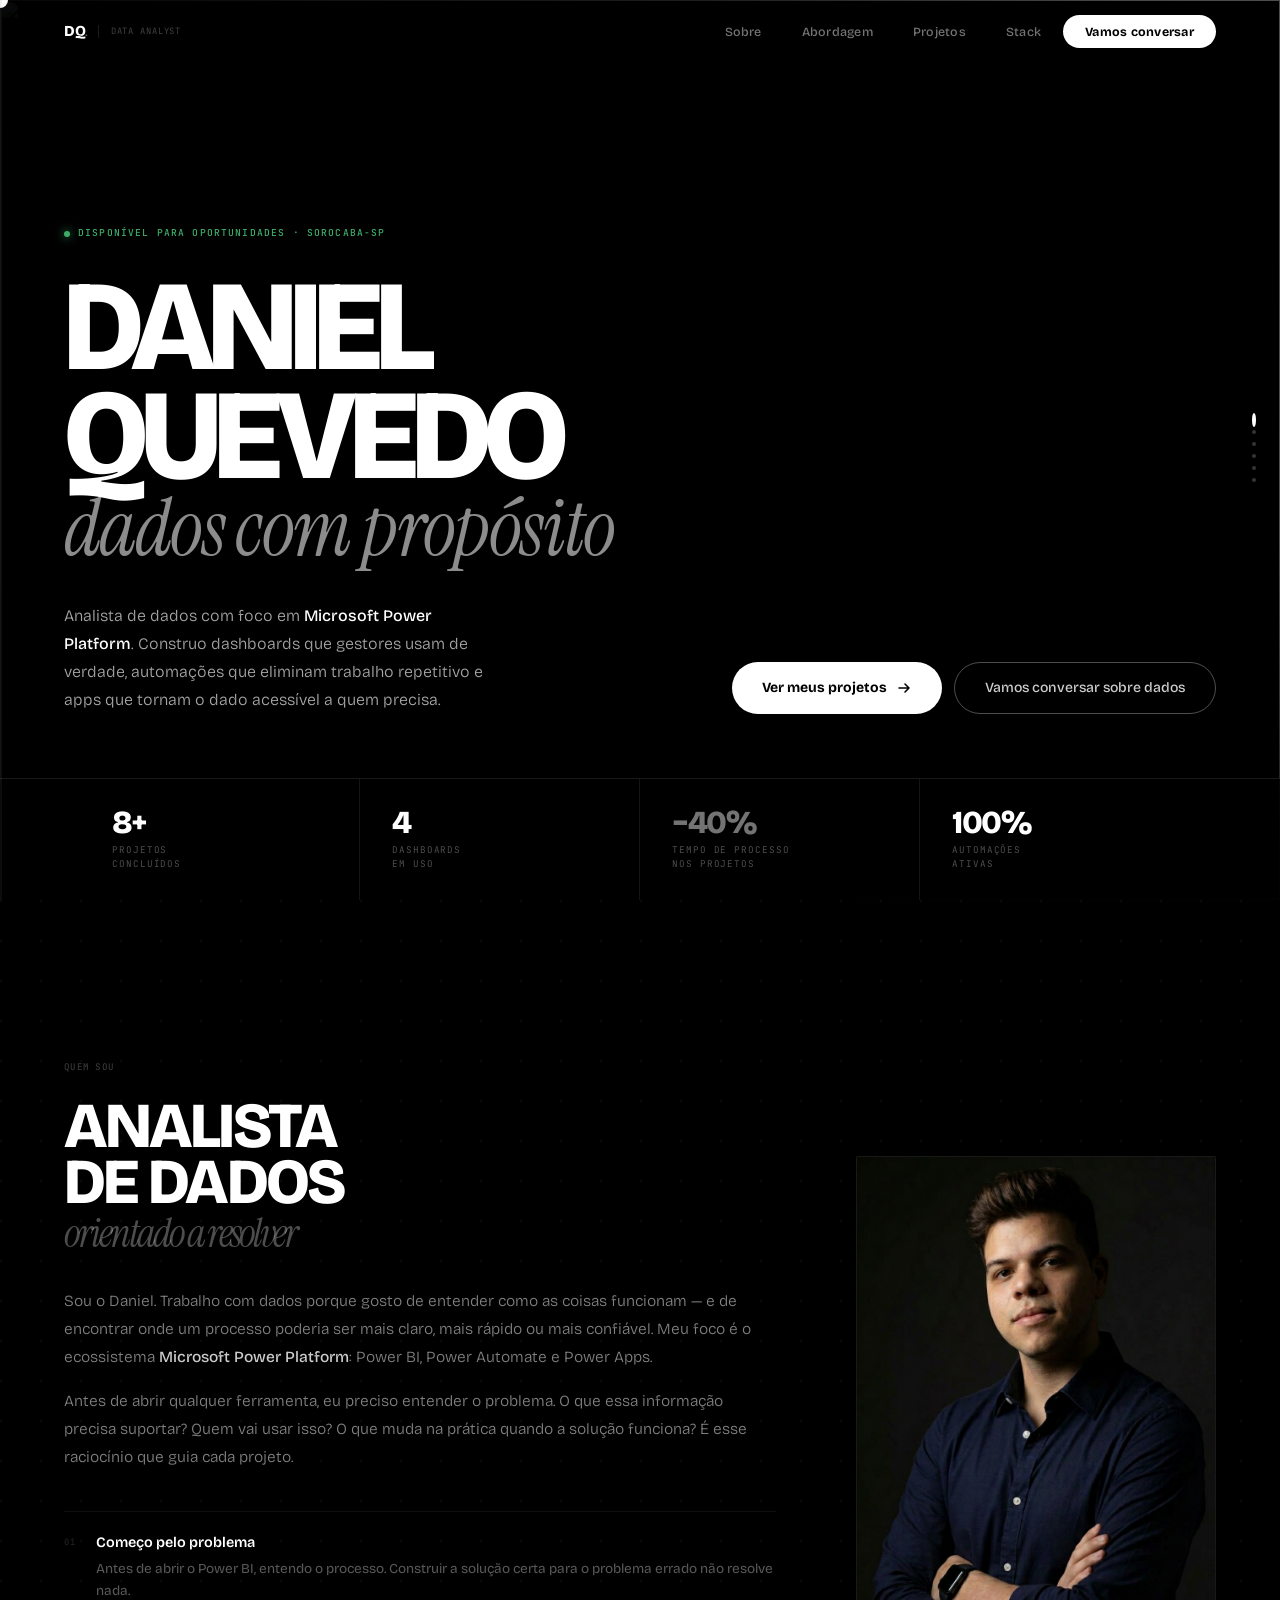
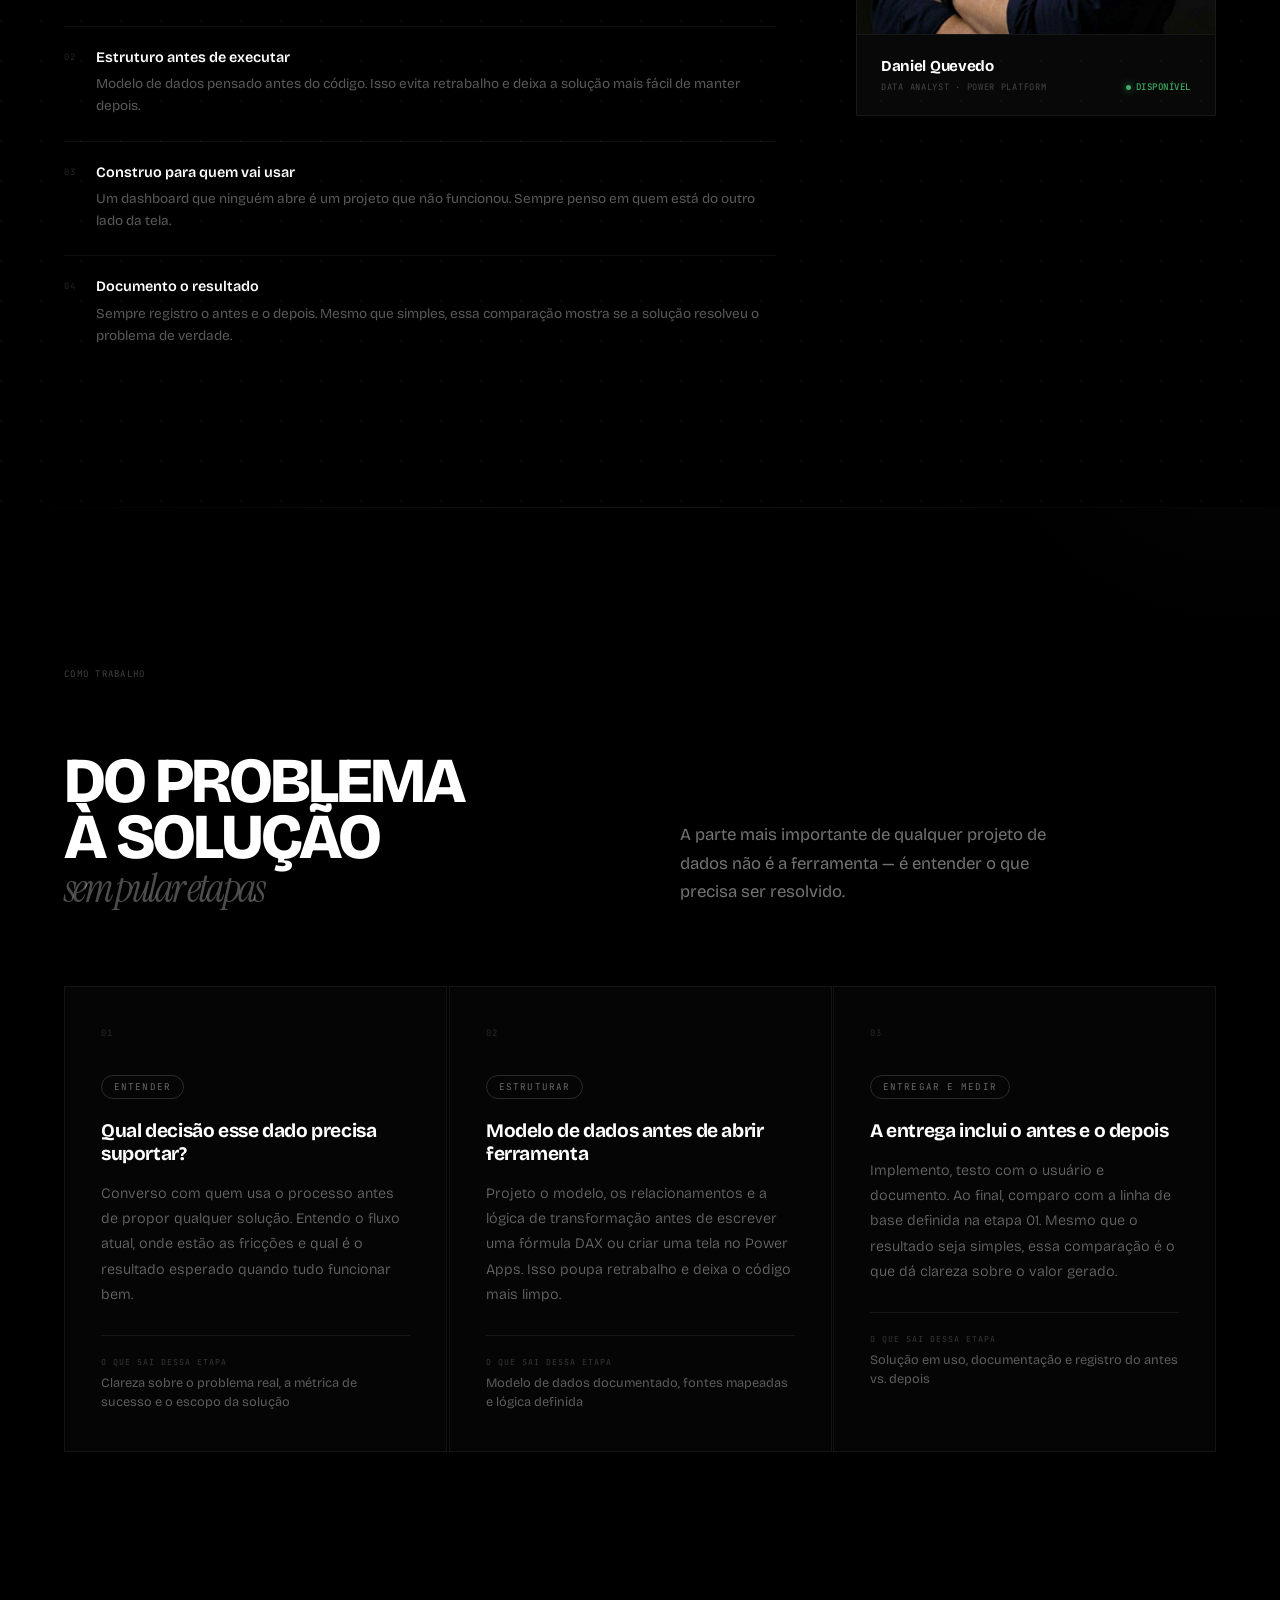
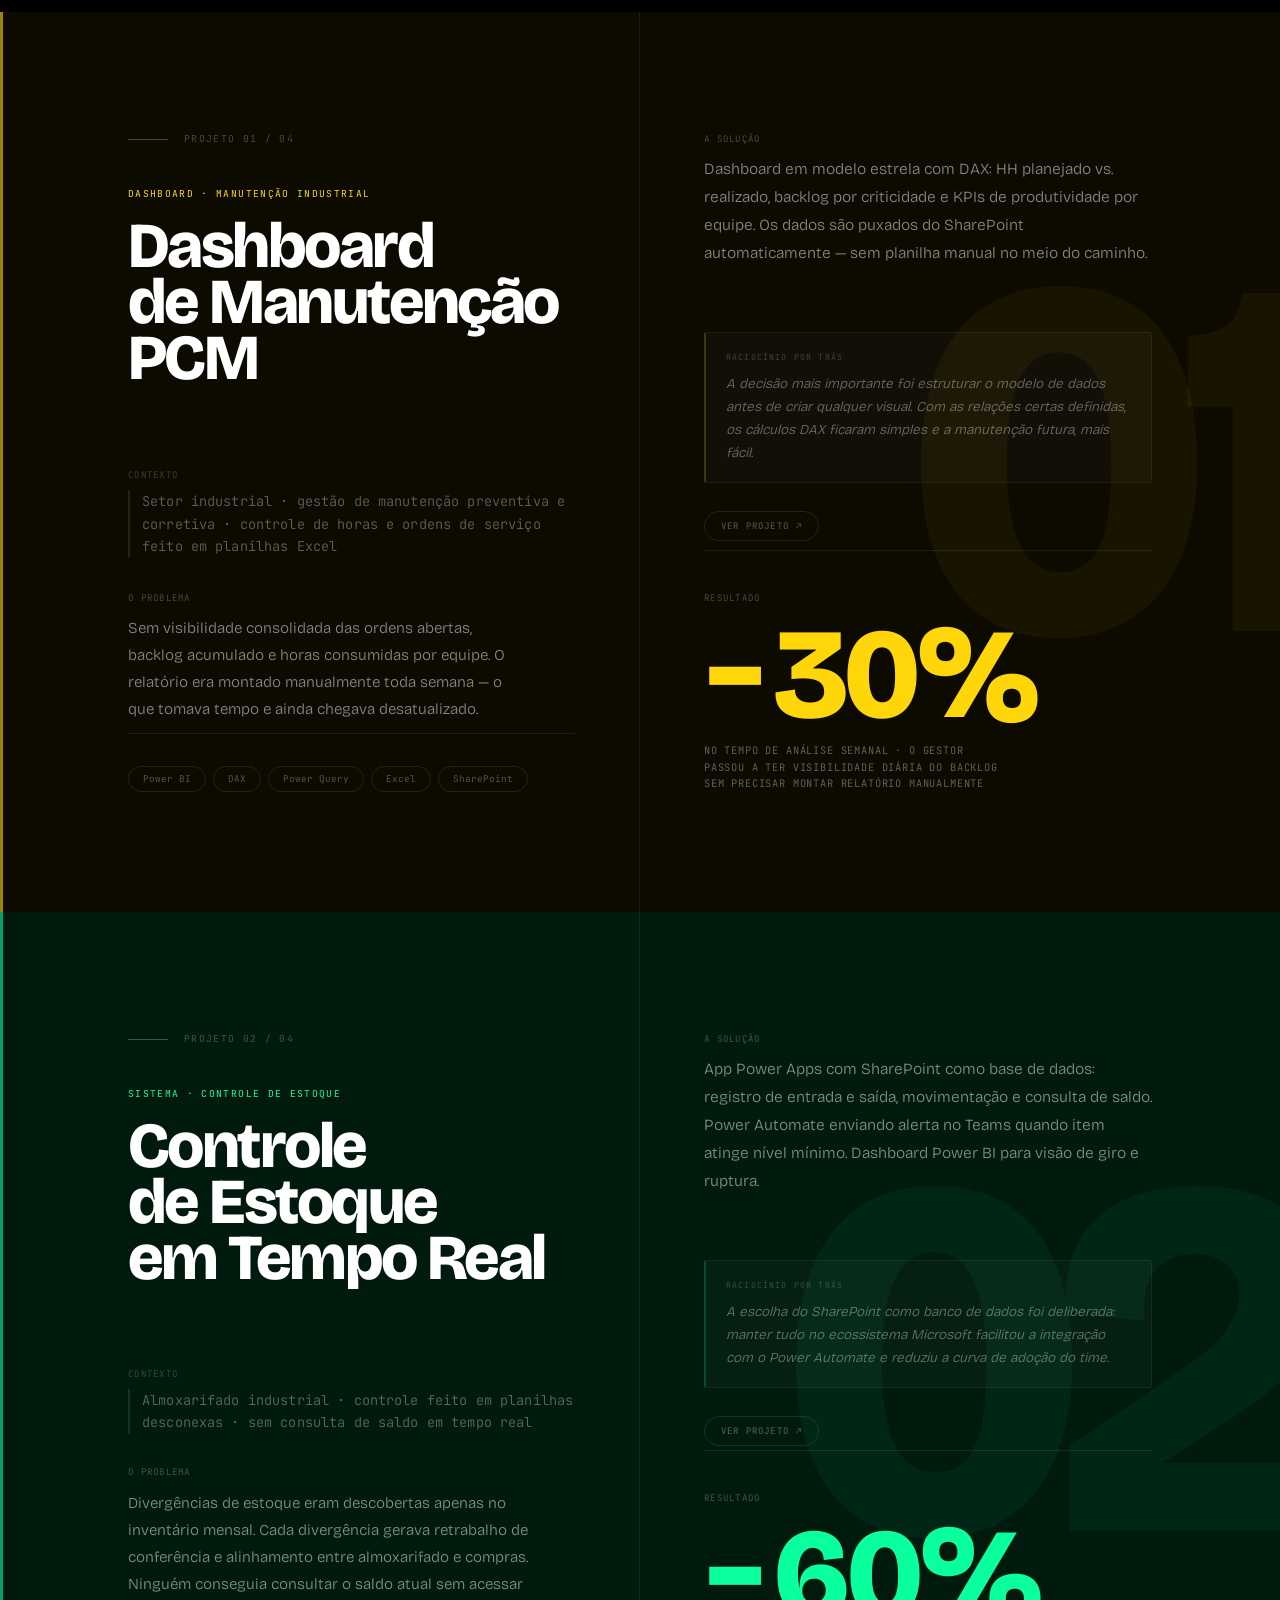
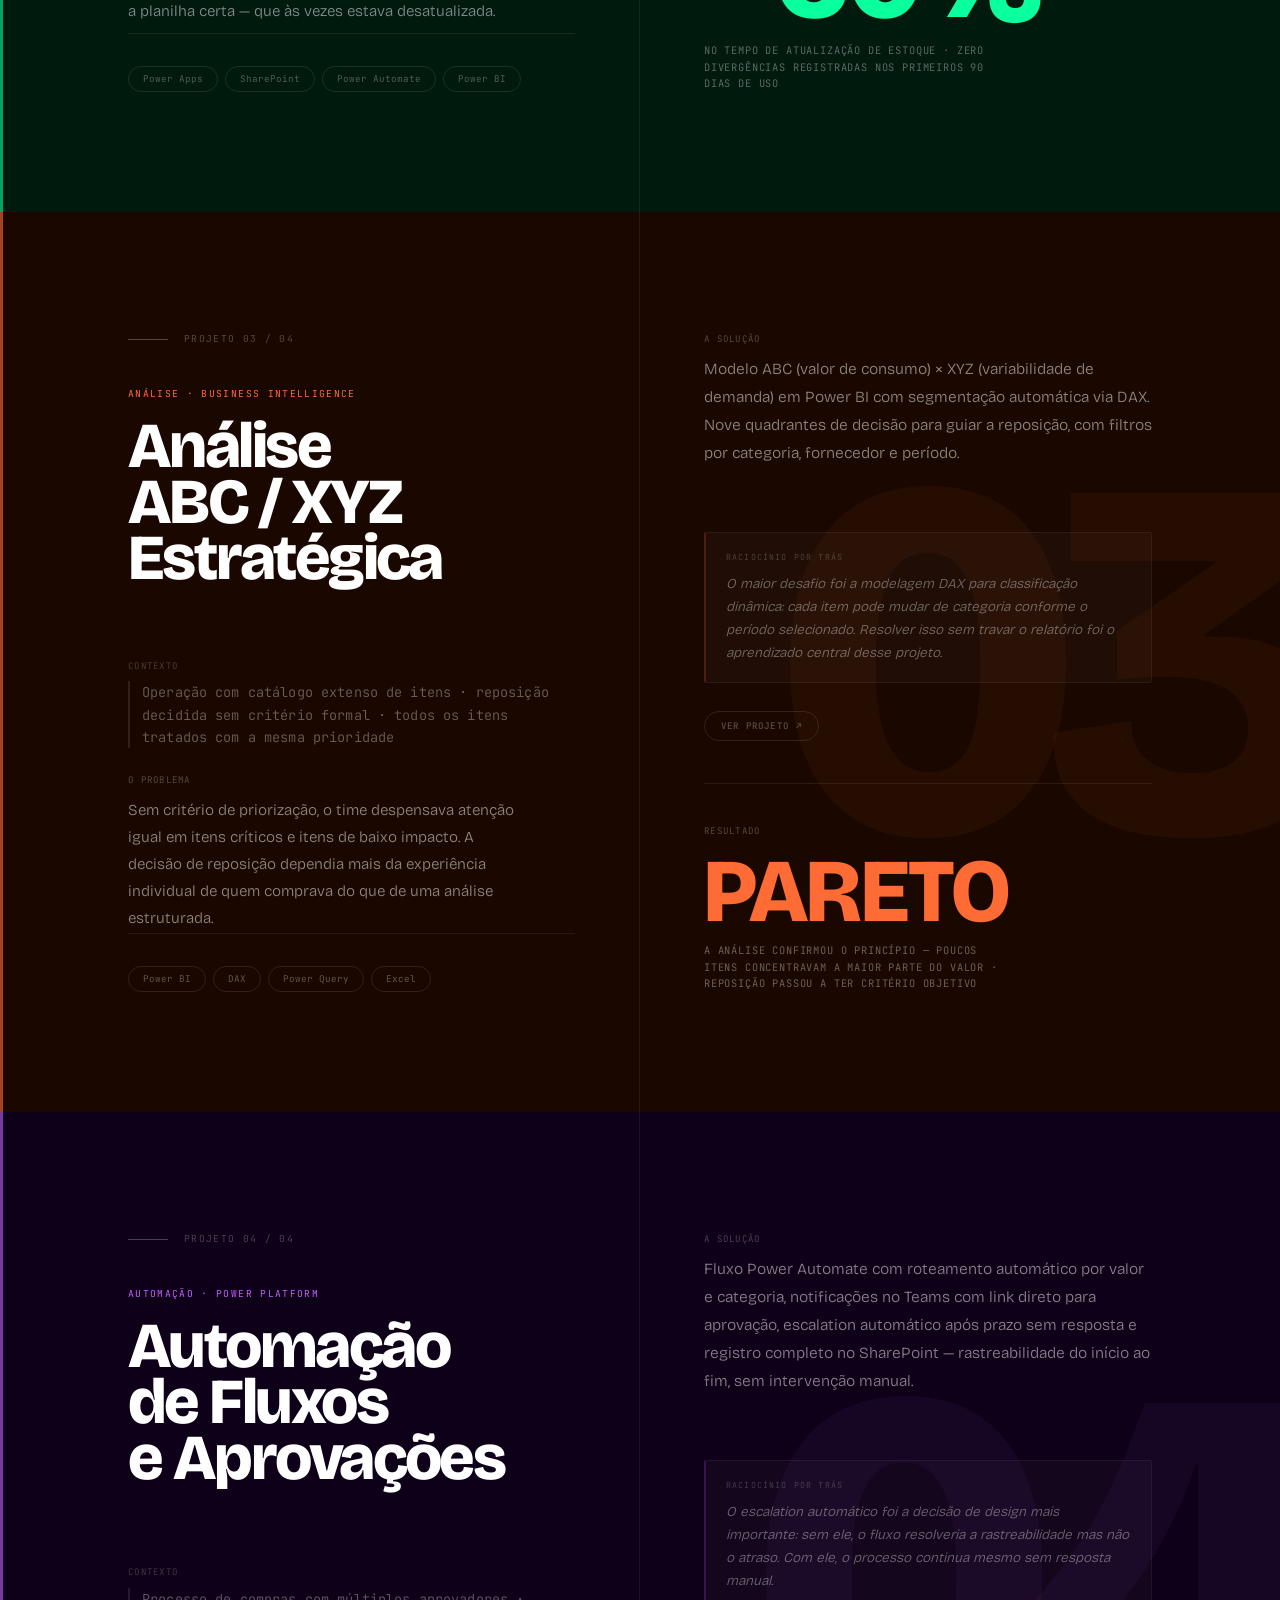
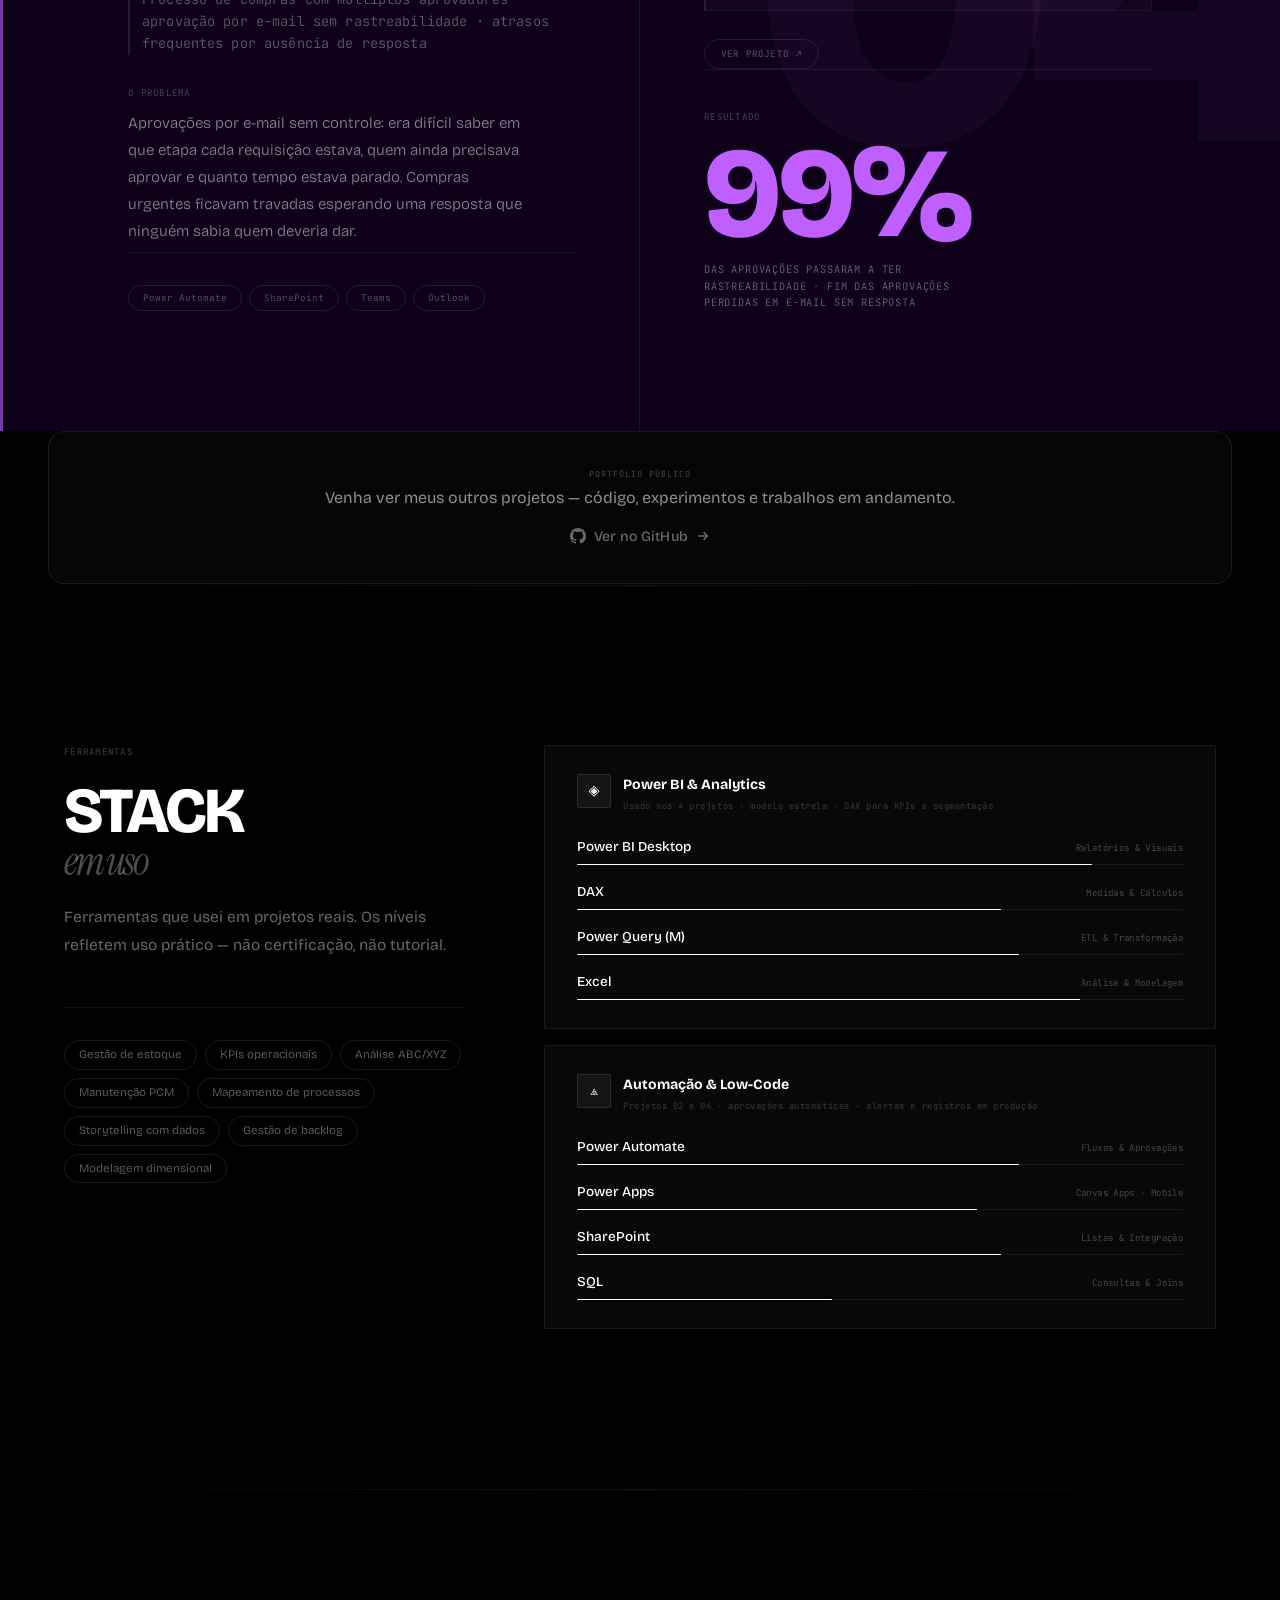
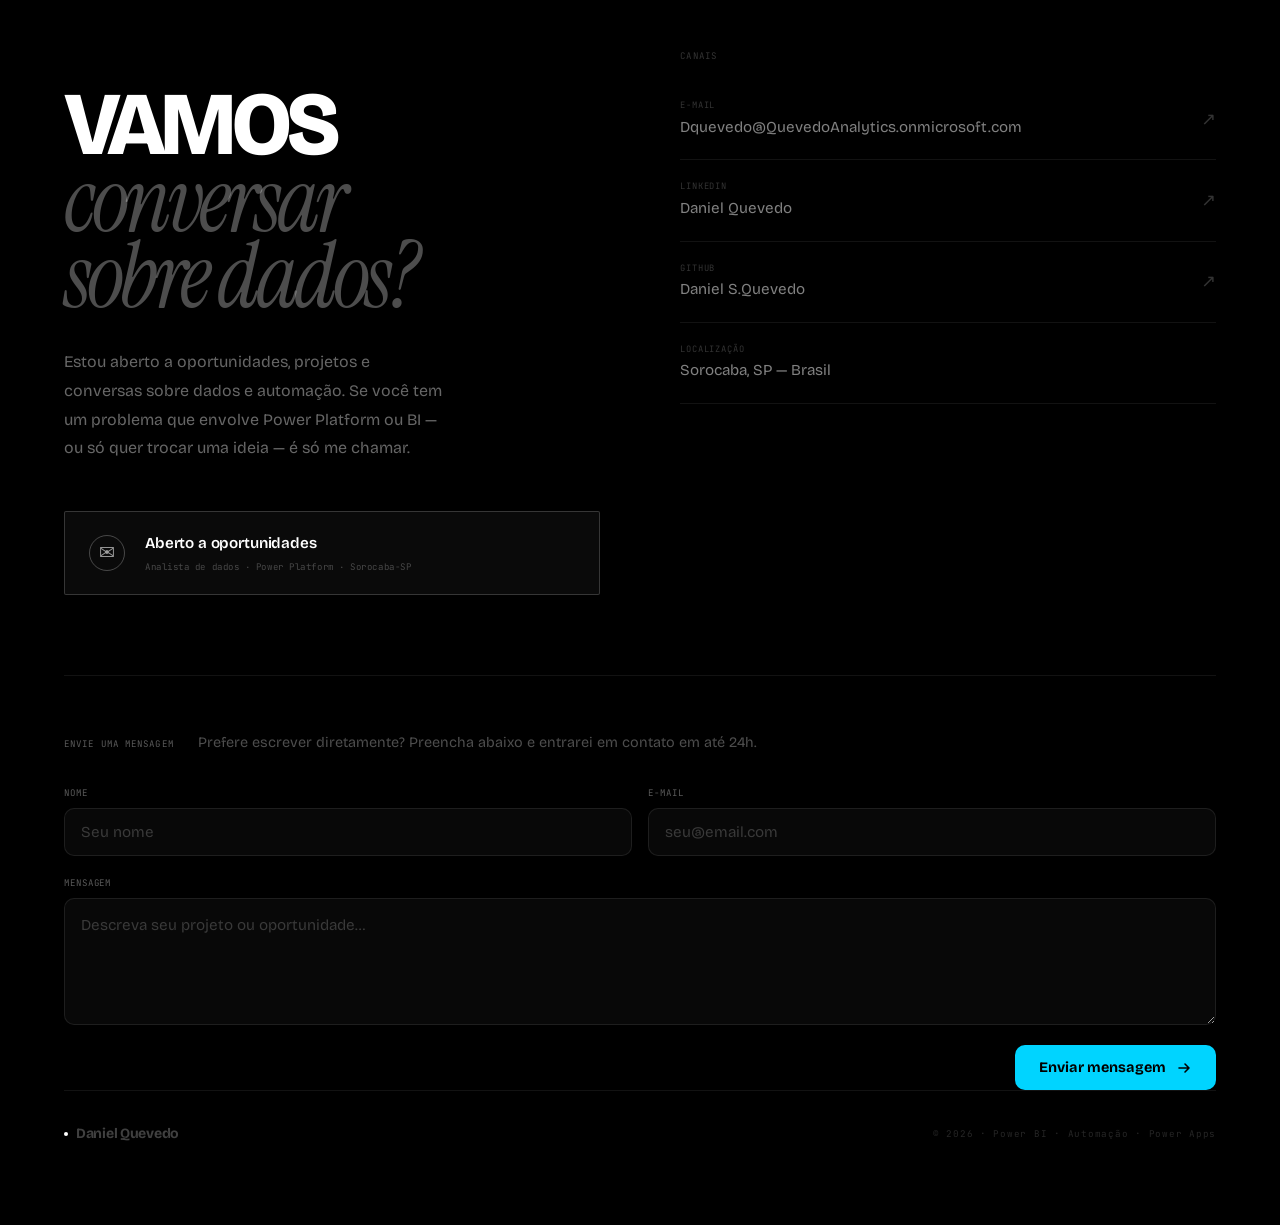
==== commit cc35b47d: "Fix duplicate email by removing duplicate script tag Co-Authored-By: Claude Sonnet 4.6 <noreply@anth" ====
--- a/index.html
+++ b/index.html
@@ -912,6 +912,5 @@
 
   </main>
 
-  <script src="/src/script/script.js"defer></script>
 </body>
 </html>
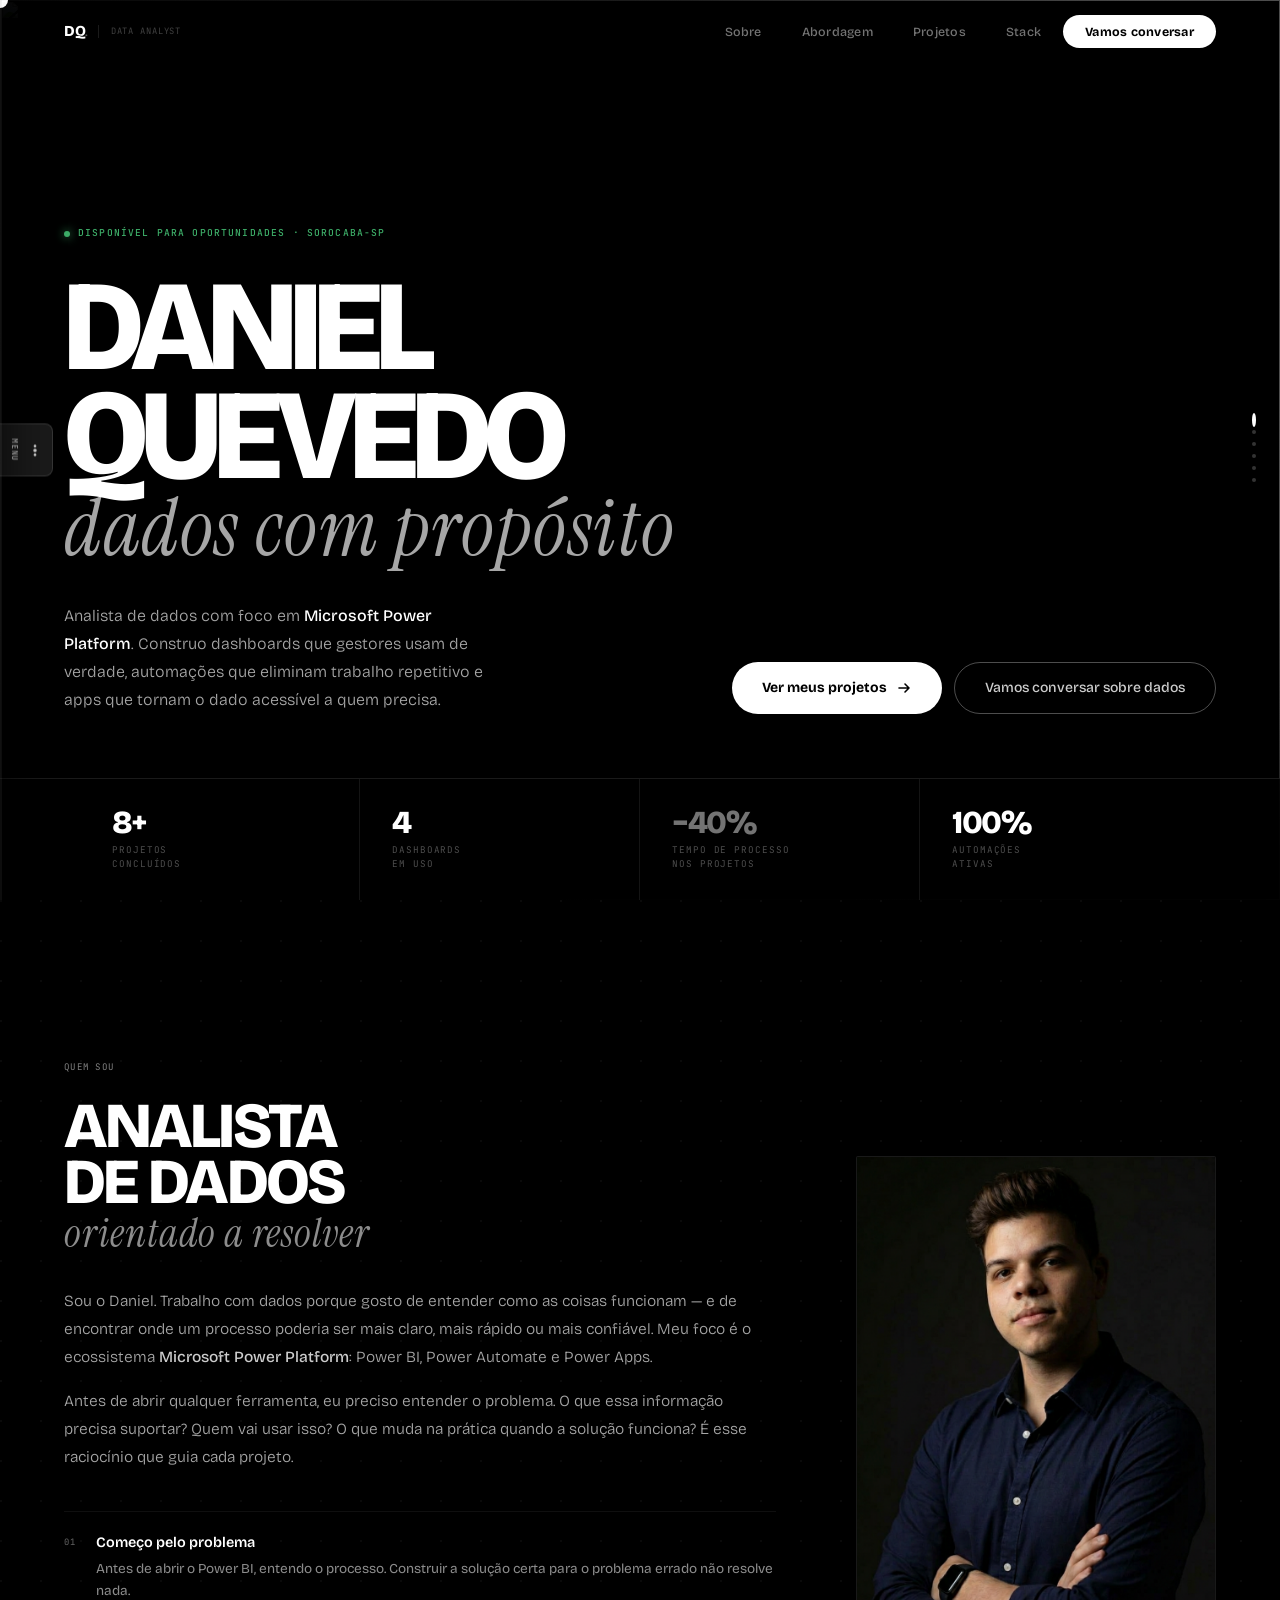
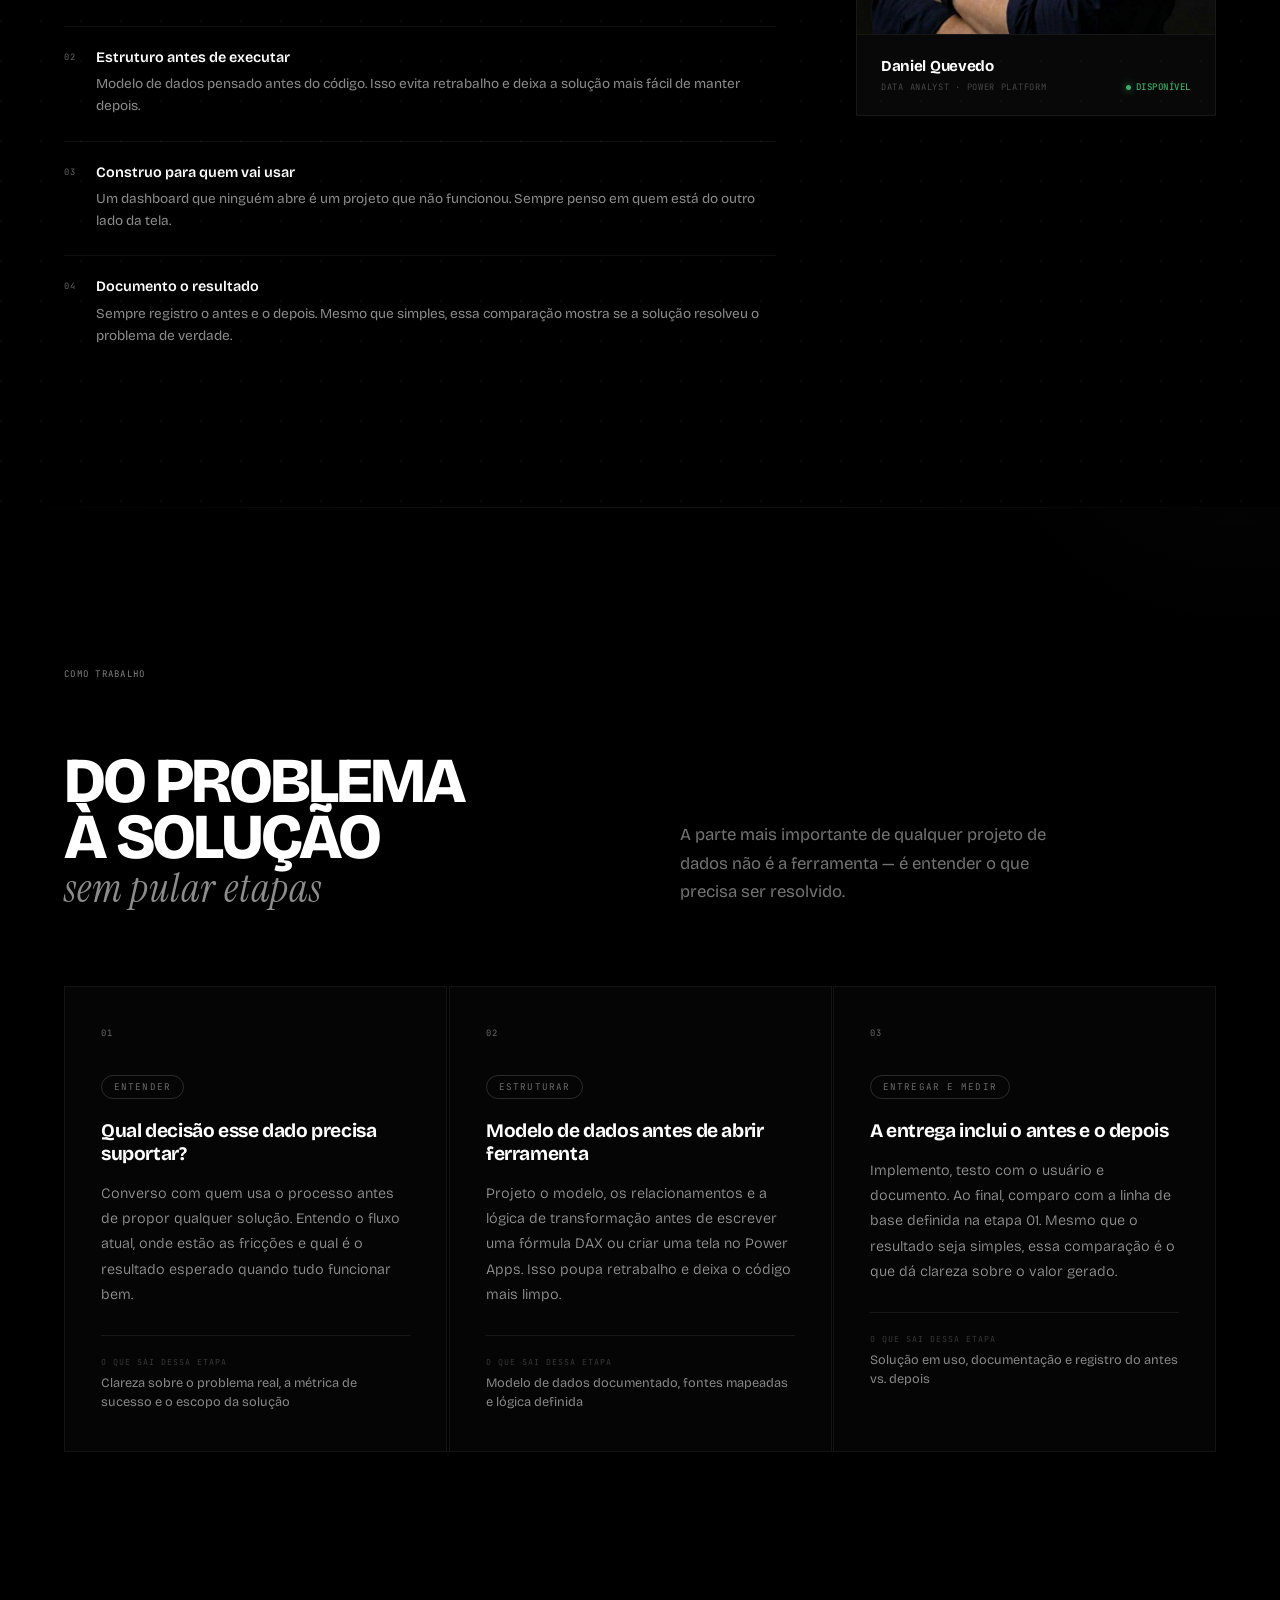
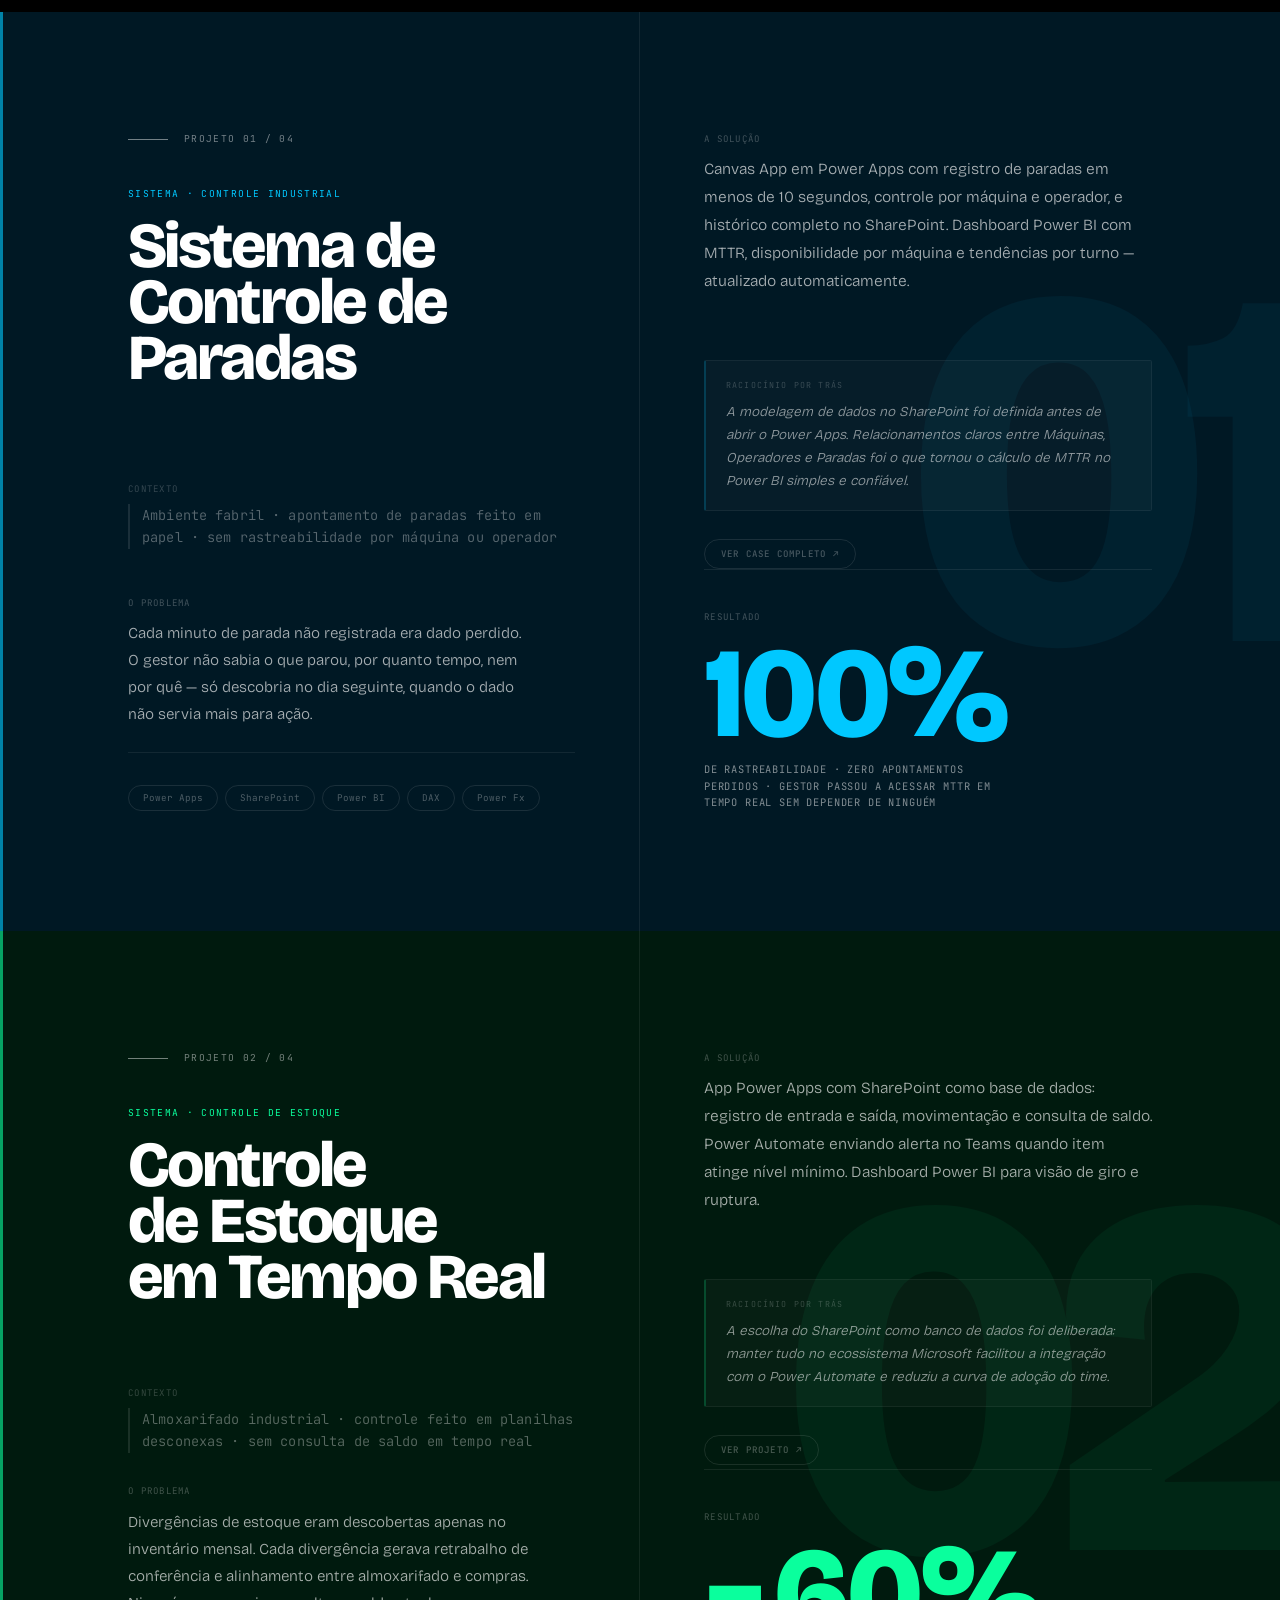
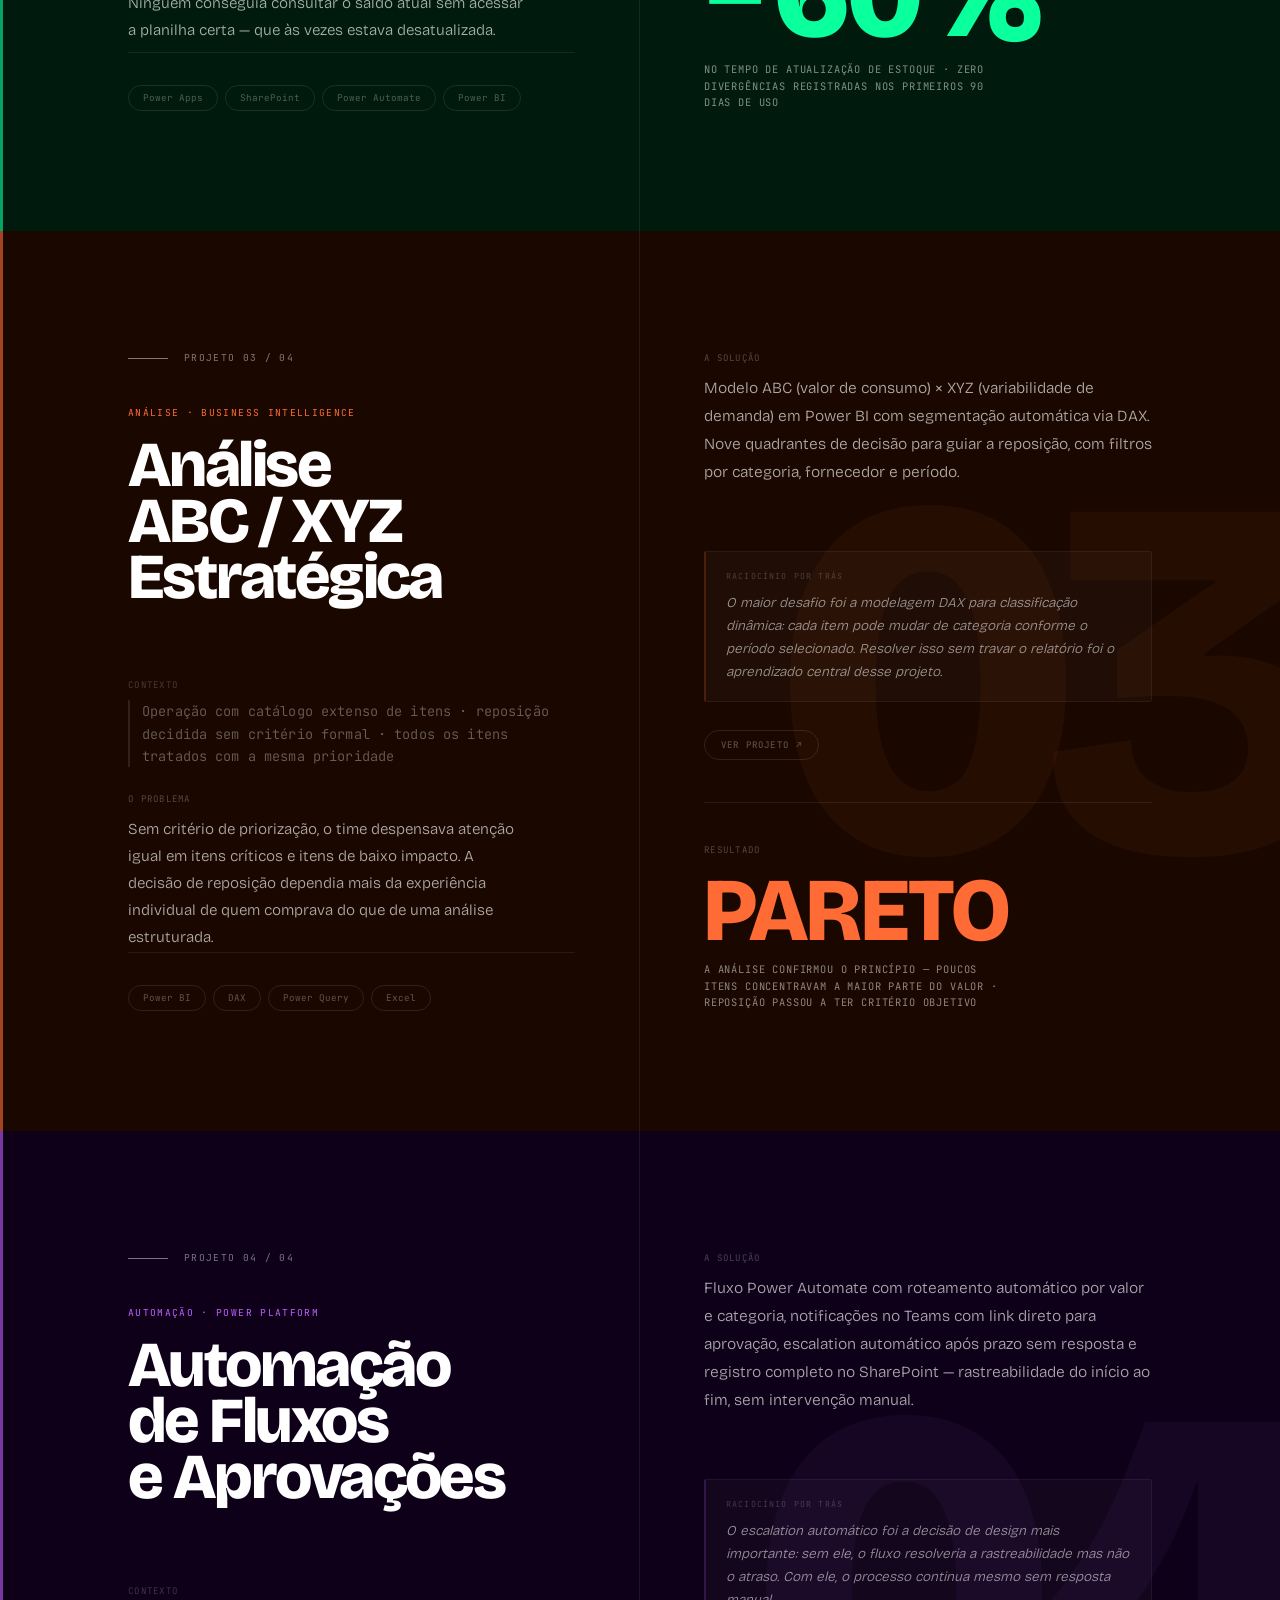
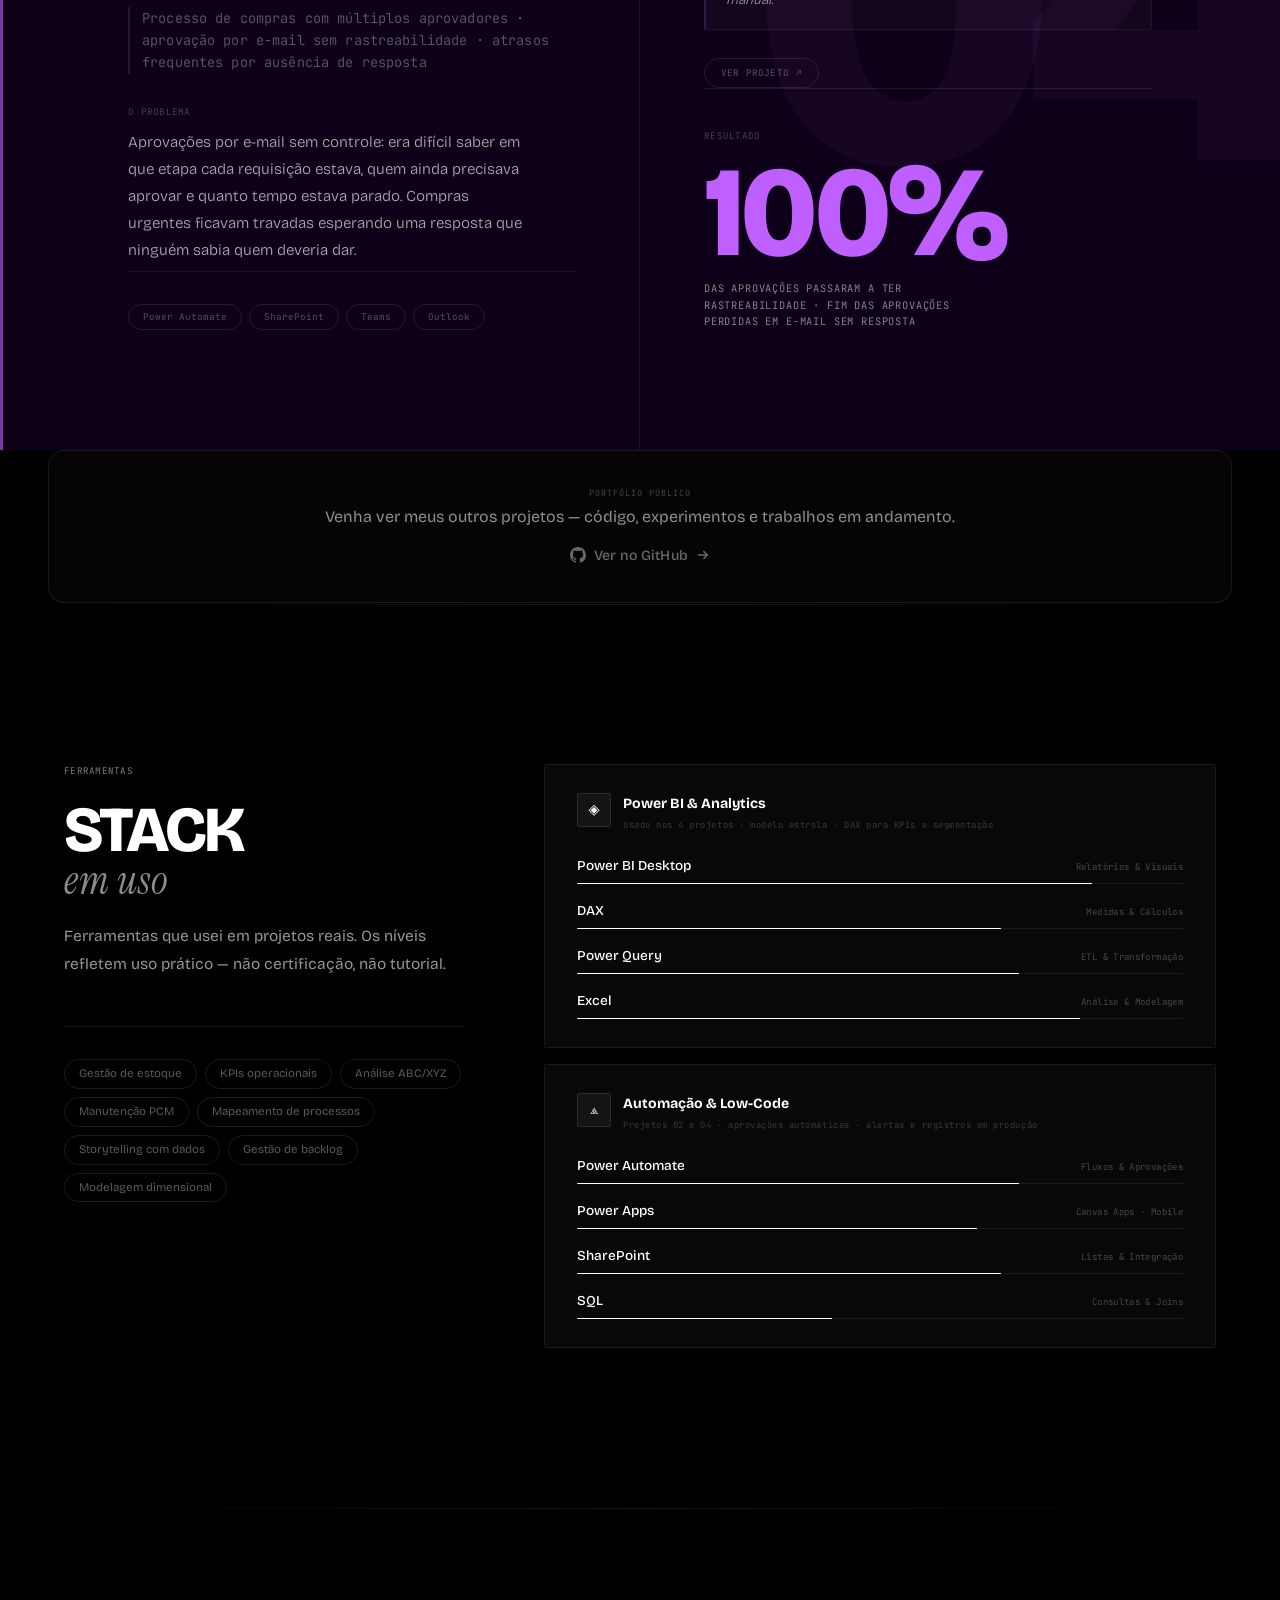
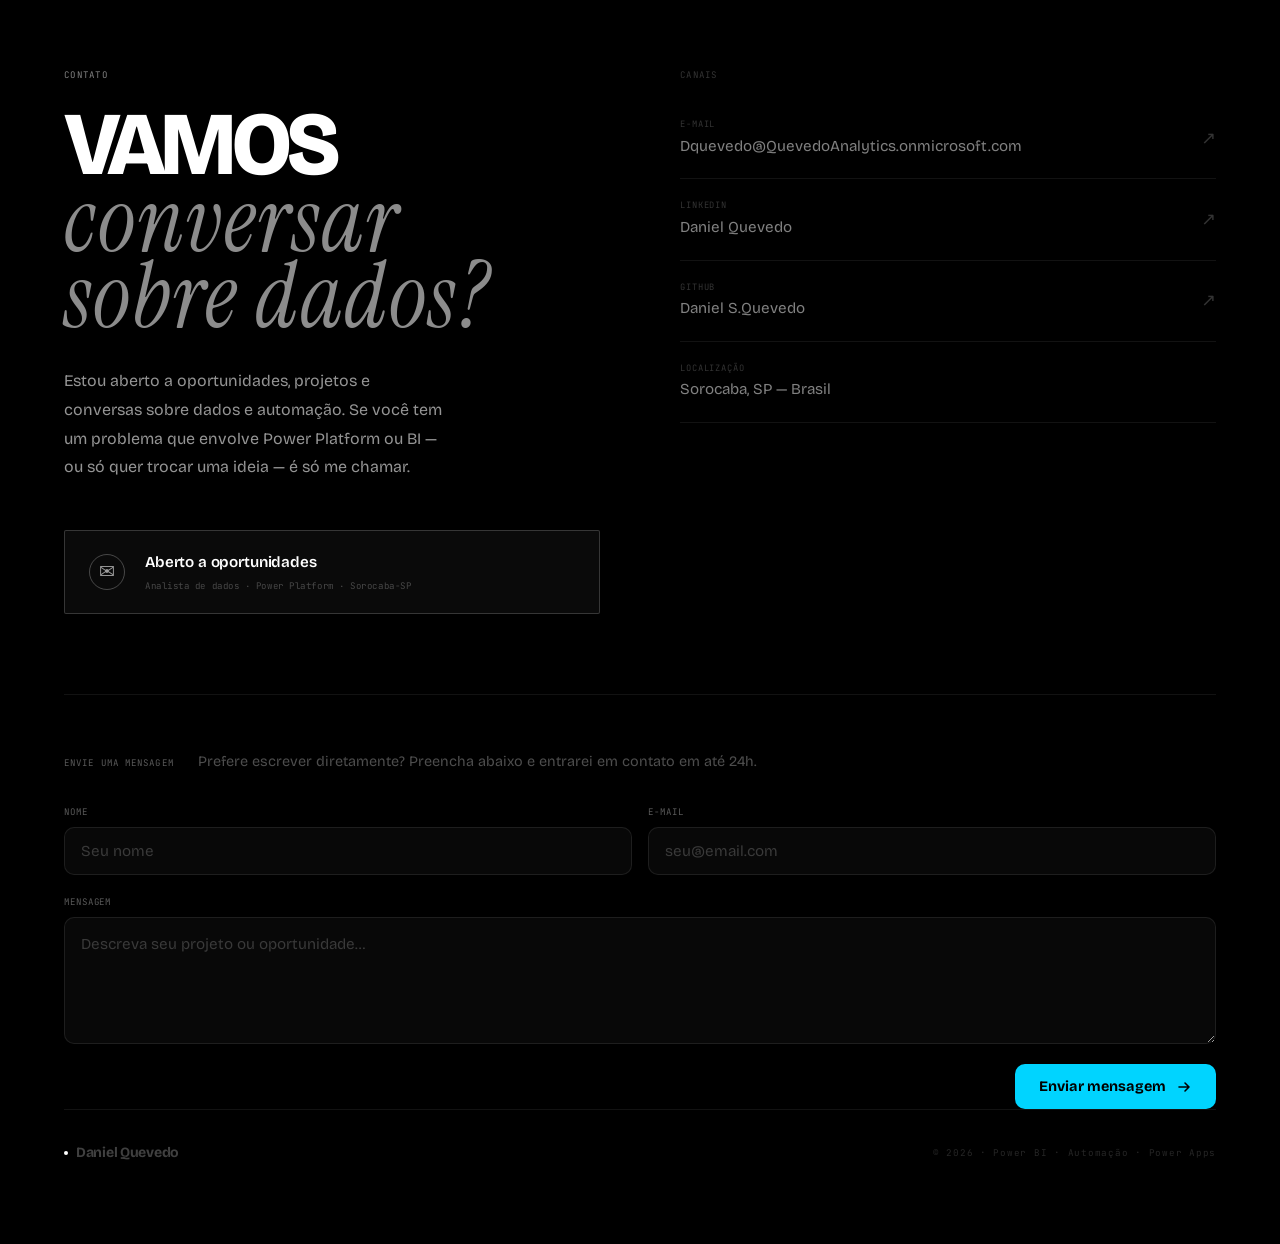
==== commit f915bc69: "Add project case study page, side panels, and UI polish - Add projeto-paradas.html: full case study " ====
--- a/index.html
+++ b/index.html
@@ -4,8 +4,10 @@
   <meta charset="UTF-8"/>
   <meta name="viewport" content="width=device-width, initial-scale=1.0"/>
   <link rel="stylesheet" href="src/css/style.css"/>
+  <link rel="stylesheet" href="src/css/index-panel.css"/>
   <script src="https://cdn.jsdelivr.net/npm/@emailjs/browser@4/dist/email.min.js"></script>
   <script src="src/script/script.js" defer></script>
+  <script src="src/script/index-panel.js" defer></script>
    <link
       rel="apple-touch-icon"
       sizes="180x180"
@@ -374,7 +376,7 @@
     <!-- ══ PROJETOS ════════════════════════════════════════════ -->
     <section id="projetos" data-section="projetos" aria-label="Projetos">
 
-      <!-- ── Projeto 01: PCM Dashboard ── -->
+      <!-- ── Projeto 01: Controle de Paradas Industriais ── -->
       <div class="project project--1">
         <div class="project__bg-number" aria-hidden="true">01</div>
 
@@ -382,30 +384,30 @@
           <div class="project__left" data-reveal>
             <div>
               <div class="project__index">Projeto 01 / 04</div>
-              <div class="project__category">Dashboard · Manutenção Industrial</div>
-              <h2 class="project__title">Dashboard<br>de Manutenção<br>PCM</h2>
+              <div class="project__category">Sistema · Controle Industrial</div>
+              <h2 class="project__title">Sistema de<br>Controle de<br>Paradas</h2>
             </div>
             <div>
               <div class="project__context-label">Contexto</div>
               <p class="project__context-text">
-                Setor industrial · gestão de manutenção preventiva e corretiva
-                · controle de horas e ordens de serviço feito em planilhas Excel
+                Ambiente fabril · apontamento de paradas feito em papel
+                · sem rastreabilidade por máquina ou operador
               </p>
             </div>
             <div>
               <div class="project__problem-label">O problema</div>
               <p class="project__problem-text">
-                Sem visibilidade consolidada das ordens abertas, backlog acumulado
-                e horas consumidas por equipe. O relatório era montado manualmente
-                toda semana — o que tomava tempo e ainda chegava desatualizado.
+                Cada minuto de parada não registrada era dado perdido.
+                O gestor não sabia o que parou, por quanto tempo, nem por quê —
+                só descobria no dia seguinte, quando o dado não servia mais para ação.
               </p>
             </div>
             <div class="project__chips" role="list" aria-label="Stack utilizado">
+              <span class="chip" role="listitem">Power Apps</span>
+              <span class="chip" role="listitem">SharePoint</span>
               <span class="chip" role="listitem">Power BI</span>
               <span class="chip" role="listitem">DAX</span>
-              <span class="chip" role="listitem">Power Query</span>
-              <span class="chip" role="listitem">Excel</span>
-              <span class="chip" role="listitem">SharePoint</span>
+              <span class="chip" role="listitem">Power Fx</span>
             </div>
           </div>
 
@@ -413,29 +415,29 @@
             <div>
               <div class="project__solution-label">A solução</div>
               <p class="project__solution-text">
-                Dashboard em modelo estrela com DAX: HH planejado vs. realizado,
-                backlog por criticidade e KPIs de produtividade por equipe.
-                Os dados são puxados do SharePoint automaticamente — sem planilha
-                manual no meio do caminho.
+                Canvas App em Power Apps com registro de paradas em menos de 10 segundos,
+                controle por máquina e operador, e histórico completo no SharePoint.
+                Dashboard Power BI com MTTR, disponibilidade por máquina e
+                tendências por turno — atualizado automaticamente.
               </p>
               <div class="project__thinking" data-reveal style="transition-delay:160ms">
                 <div class="project__thinking-label">Raciocínio por trás</div>
                 <p class="project__thinking-text">
-                  A decisão mais importante foi estruturar o modelo de dados antes
-                  de criar qualquer visual. Com as relações certas definidas, os
-                  cálculos DAX ficaram simples e a manutenção futura, mais fácil.
+                  A modelagem de dados no SharePoint foi definida antes de abrir o Power Apps.
+                  Relacionamentos claros entre Máquinas, Operadores e Paradas foi o que
+                  tornou o cálculo de MTTR no Power BI simples e confiável.
                 </p>
               </div>
-              <a class="project__cta-pill" href="https://github.com/SEU-USUARIO/dashboard-manutencao-pcm" target="_blank" rel="noopener noreferrer" aria-label="Ver projeto Dashboard de Manutenção PCM no GitHub (abre em nova aba)">
-                Ver projeto <span class="project__cta-arrow">↗</span>
+              <a class="project__cta-pill" href="projeto-paradas.html" aria-label="Ver case completo — Sistema de Controle de Paradas">
+                Ver case completo <span class="project__cta-arrow">↗</span>
               </a>
             </div>
             <div class="project__result">
               <div class="project__result-label">Resultado</div>
-              <span class="project__result-value" data-count-project="30" data-prefix="−&thinsp;" data-suffix="%">−&thinsp;30%</span>
+              <span class="project__result-value" data-count-project="100" data-suffix="%">100%</span>
               <div class="project__result-desc">
-                no tempo de análise semanal · o gestor passou a ter visibilidade
-                diária do backlog sem precisar montar relatório manualmente
+                de rastreabilidade · zero apontamentos perdidos · gestor passou
+                a acessar MTTR em tempo real sem depender de ninguém
               </div>
             </div>
           </div>
@@ -725,7 +727,7 @@
                 </div>
                 <div>
                   <div class="skill-row__header">
-                    <span class="skill-row__name">Power Query (M)</span>
+                    <span class="skill-row__name">Power Query </span>
                     <span class="skill-row__level">ETL &amp; Transformação</span>
                   </div>
                   <div class="skill-row__track" role="progressbar" aria-valuenow="73" aria-valuemin="0" aria-valuemax="100" aria-label="Power Query — 73%">
@@ -912,5 +914,103 @@
 
   </main>
 
+  <!-- ══ FLOATING SIDE PANEL (esquerda) ══════════════════════ -->
+  <div class="idx-panel__overlay" id="js-idx-overlay" aria-hidden="true"></div>
+
+  <button class="idx-panel-trigger" id="js-idx-trigger" aria-expanded="false" aria-controls="js-idx-panel" aria-label="Abrir painel de navegação e contato">
+    <svg width="14" height="14" viewBox="0 0 16 16" fill="none" aria-hidden="true">
+      <circle cx="8" cy="8" r="2" fill="currentColor"/>
+      <circle cx="8" cy="3" r="1.5" fill="currentColor"/>
+      <circle cx="8" cy="13" r="1.5" fill="currentColor"/>
+    </svg>
+    Menu
+  </button>
+
+  <aside class="idx-panel" id="js-idx-panel" role="complementary" aria-label="Painel de acesso rápido">
+    <div class="idx-panel__header">
+      <span class="idx-panel__logo">Daniel Quevedo · Nav</span>
+      <button class="idx-panel__close" id="js-idx-close" aria-label="Fechar painel">
+        <svg width="14" height="14" viewBox="0 0 16 16" fill="none" aria-hidden="true">
+          <path d="M3 3l10 10M13 3L3 13" stroke="currentColor" stroke-width="1.6" stroke-linecap="round"/>
+        </svg>
+      </button>
+    </div>
+
+    <div class="idx-panel__body">
+
+      <p class="idx-panel__section-title">Ir para</p>
+
+      <nav class="idx-panel__nav" aria-label="Seções do portfólio">
+        <button class="idx-panel__nav-btn" data-idx-scroll="sobre">
+          <svg width="16" height="16" viewBox="0 0 16 16" fill="none" aria-hidden="true">
+            <circle cx="8" cy="5" r="2.5" stroke="currentColor" stroke-width="1.4"/>
+            <path d="M3 14c0-2.761 2.239-5 5-5s5 2.239 5 5" stroke="currentColor" stroke-width="1.4" stroke-linecap="round"/>
+          </svg>
+          Sobre mim
+        </button>
+        <button class="idx-panel__nav-btn" data-idx-scroll="projetos">
+          <svg width="16" height="16" viewBox="0 0 16 16" fill="none" aria-hidden="true">
+            <rect x="1" y="1" width="6" height="6" rx="1.2" stroke="currentColor" stroke-width="1.4"/>
+            <rect x="9" y="1" width="6" height="6" rx="1.2" stroke="currentColor" stroke-width="1.4"/>
+            <rect x="1" y="9" width="6" height="6" rx="1.2" stroke="currentColor" stroke-width="1.4"/>
+            <rect x="9" y="9" width="6" height="6" rx="1.2" stroke="currentColor" stroke-width="1.4"/>
+          </svg>
+          Projetos
+        </button>
+        <button class="idx-panel__nav-btn" data-idx-scroll="stack">
+          <svg width="16" height="16" viewBox="0 0 16 16" fill="none" aria-hidden="true">
+            <path d="M2 5l6-3 6 3-6 3-6-3z" stroke="currentColor" stroke-width="1.4" stroke-linejoin="round"/>
+            <path d="M2 8l6 3 6-3M2 11l6 3 6-3" stroke="currentColor" stroke-width="1.4" stroke-linecap="round"/>
+          </svg>
+          Stack / Habilidades
+        </button>
+        <button class="idx-panel__nav-btn" data-idx-scroll="contato">
+          <svg width="16" height="16" viewBox="0 0 16 16" fill="none" aria-hidden="true">
+            <rect x="1" y="3" width="14" height="10" rx="2" stroke="currentColor" stroke-width="1.4"/>
+            <path d="M1 5l7 5 7-5" stroke="currentColor" stroke-width="1.4" stroke-linecap="round"/>
+          </svg>
+          Contato
+        </button>
+      </nav>
+
+      <div class="idx-panel__divider"></div>
+
+      <p class="idx-panel__section-title">Mensagem rápida</p>
+
+      <form class="idx-panel__form" id="js-idx-panel-form" novalidate>
+        <input
+          class="idx-panel__input"
+          type="text"
+          name="name"
+          placeholder="Seu nome"
+          autocomplete="name"
+          required
+        />
+        <input
+          class="idx-panel__input"
+          type="email"
+          name="email"
+          placeholder="Seu e-mail"
+          autocomplete="email"
+          required
+        />
+        <textarea
+          class="idx-panel__textarea"
+          name="message"
+          placeholder="Sua mensagem…"
+          required
+        ></textarea>
+        <button class="idx-panel__submit" type="submit" id="js-idx-panel-submit">
+          Enviar mensagem
+          <svg width="14" height="14" viewBox="0 0 16 16" fill="none" aria-hidden="true">
+            <path d="M3 8h10M9 4l4 4-4 4" stroke="currentColor" stroke-width="1.8" stroke-linecap="round" stroke-linejoin="round"/>
+          </svg>
+        </button>
+        <p class="idx-panel__note" id="js-idx-panel-note" aria-live="polite"></p>
+      </form>
+
+    </div>
+  </aside>
+
 </body>
 </html>
--- a/src/css/style.css
+++ b/src/css/style.css
@@ -84,8 +84,7 @@
   --color-faint-3: rgba(255, 255, 255, 0.03);
 
   /* Cores por projeto */
-  --color-project-1: #FFD60A; /* Manutenção — âmbar */
-  --color-project-2: #0AFF9D; /* Inventário — menta */
+--color-project-2: #0AFF9D; /* Inventário — menta */
   --color-project-3: #FF6B35; /* ABC/XYZ — coral */
   --color-project-4: #BF5FFF; /* Automação — violeta */
 
@@ -124,7 +123,7 @@
 .section-label {
   font-family: var(--font-mono);
   font-size: 0.57rem;
-  color: rgba(255, 255, 255, 0.25);
+  color: rgba(255, 255, 255, 0.5);
   letter-spacing: 0.14em;
   text-transform: uppercase;
   margin-bottom: 24px;
@@ -781,8 +780,8 @@
   font-style: italic;
   font-weight: 400;
   font-size: 0.62em;
-  letter-spacing: -0.02em;
-  color: rgba(255, 255, 255, 0.55);
+  letter-spacing: 0.02em;
+  color: rgba(255, 255, 255, 0.65);
   display: block;
   margin-top: 4px;
 }
@@ -918,9 +917,10 @@
   font-family: var(--font-serif);
   font-style: italic;
   font-weight: 400;
-  color: rgba(255, 255, 255, 0.3);
+  color: rgba(255, 255, 255, 0.55);
   display: block;
   font-size: 0.62em;
+  letter-spacing: 0.02em;
   margin-top: 6px;
 }
 
@@ -933,7 +933,7 @@
 
 .about__text p {
   font-size: 0.97rem;
-  color: rgba(255, 255, 255, 0.5);
+  color: rgba(255, 255, 255, 0.65);
   line-height: 1.8;
   font-weight: 300;
 }
@@ -960,7 +960,7 @@
 .feature__num {
   font-family: var(--font-mono);
   font-size: 0.55rem;
-  color: rgba(255, 255, 255, 0.15);
+  color: rgba(255, 255, 255, 0.4);
   letter-spacing: 0.1em;
   padding-top: 4px;
   flex-shrink: 0;
@@ -975,7 +975,7 @@
 
 .feature__desc {
   font-size: 0.85rem;
-  color: rgba(255, 255, 255, 0.35);
+  color: rgba(255, 255, 255, 0.55);
   line-height: 1.6;
 }
 
@@ -1120,7 +1120,7 @@
 .project__index {
   font-family: var(--font-mono);
   font-size: 0.6rem;
-  color: rgba(255, 255, 255, 0.25);
+  color: rgba(255, 255, 255, 0.45);
   letter-spacing: 0.14em;
   text-transform: uppercase;
   margin-bottom: 40px;
@@ -1168,7 +1168,7 @@
 
 .project__problem-text {
   font-size: 0.95rem;
-  color: rgba(255, 255, 255, 0.5);
+  color: rgba(255, 255, 255, 0.65);
   line-height: 1.78;
   font-weight: 300;
   max-width: 400px;
@@ -1216,7 +1216,7 @@
 
 .project__solution-text {
   font-size: 0.97rem;
-  color: rgba(255, 255, 255, 0.5);
+  color: rgba(255, 255, 255, 0.65);
   line-height: 1.8;
   font-weight: 300;
   max-width: 460px;
@@ -1251,7 +1251,7 @@
 .project__result-desc {
   font-family: var(--font-mono);
   font-size: 0.65rem;
-  color: rgba(255, 255, 255, 0.35);
+  color: rgba(255, 255, 255, 0.5);
   letter-spacing: 0.08em;
   text-transform: uppercase;
   margin-top: 12px;
@@ -1305,9 +1305,9 @@
 
 /* Cores individuais por projeto */
 .project--1 {
-  background: #0D0A00;
-  --project-accent: var(--color-project-1);
-  --project-tint: rgba(255, 214, 10, 0.05);
+  background: #001824;
+  --project-accent: #00C8FF;
+  --project-tint: rgba(0, 200, 255, 0.05);
 }
 .project--2 {
   background: #001A0E;
@@ -1325,12 +1325,12 @@
   --project-tint: rgba(191, 95, 255, 0.05);
 }
 
-.project--1:hover { background: #140E00; }
+.project--1:hover { background: #002233; }
 .project--2:hover { background: #00220F; }
 .project--3:hover { background: #220A00; }
 .project--4:hover { background: #120020; }
 
-.project--1:hover .project__cta-pill { color: rgba(255,214,10,0.55); border-color: rgba(255,214,10,0.18); }
+.project--1:hover .project__cta-pill { color: rgba(0,200,255,0.55); border-color: rgba(0,200,255,0.18); }
 .project--2:hover .project__cta-pill { color: rgba(10,255,157,0.55); border-color: rgba(10,255,157,0.18); }
 .project--3:hover .project__cta-pill { color: rgba(255,107,53,0.55); border-color: rgba(255,107,53,0.18); }
 .project--4:hover .project__cta-pill { color: rgba(191,95,255,0.55); border-color: rgba(191,95,255,0.18); }
@@ -1386,15 +1386,16 @@
   font-family: var(--font-serif);
   font-style: italic;
   font-weight: 400;
-  color: rgba(255, 255, 255, 0.3);
+  color: rgba(255, 255, 255, 0.55);
   display: block;
   font-size: 0.62em;
+  letter-spacing: 0.02em;
   margin-top: 6px;
 }
 
 .skills__note {
   font-size: 0.97rem;
-  color: rgba(255, 255, 255, 0.4);
+  color: rgba(255, 255, 255, 0.58);
   line-height: 1.78;
   margin-bottom: 48px;
 }
@@ -1567,13 +1568,14 @@
   font-family: var(--font-serif);
   font-style: italic;
   font-weight: 400;
-  color: rgba(255, 255, 255, 0.3);
+  color: rgba(255, 255, 255, 0.55);
   display: block;
+  letter-spacing: 0.02em;
 }
 
 .contact__text {
   font-size: 1rem;
-  color: rgba(255, 255, 255, 0.4);
+  color: rgba(255, 255, 255, 0.58);
   line-height: 1.8;
   max-width: 380px;
   margin-bottom: 48px;
@@ -1984,9 +1986,10 @@
   font-family: var(--font-serif);
   font-style: italic;
   font-weight: 400;
-  color: rgba(255,255,255,.3);
+  color: rgba(255,255,255,.55);
   display: block;
   font-size: .62em;
+  letter-spacing: 0.02em;
   margin-top: 6px;
 }
 
@@ -2021,7 +2024,7 @@
 .approach__step-num {
   font-family: var(--font-mono);
   font-size: 0.55rem;
-  color: rgba(255,255,255,.15);
+  color: rgba(255,255,255,.4);
   letter-spacing: .14em;
   margin-bottom: 32px;
 }
@@ -2057,7 +2060,7 @@
 
 .approach__step-text {
   font-size: .9rem;
-  color: rgba(255,255,255,.4);
+  color: rgba(255,255,255,.58);
   line-height: 1.75;
   font-weight: 300;
   margin-bottom: 28px;
@@ -2070,7 +2073,7 @@
   padding-top: 20px;
   border-top: 1px solid rgba(255,255,255,.07);
   font-size: .8rem;
-  color: rgba(255,255,255,.35);
+  color: rgba(255,255,255,.52);
   line-height: 1.5;
 }
 
@@ -2131,7 +2134,7 @@
 }
 
 /* Accent no impact box por projeto */
-.project--1 .project__impact { border-left: 2px solid rgba(255,214,10,.25); }
+.project--1 .project__impact { border-left: 2px solid rgba(0,200,255,.25); }
 .project--2 .project__impact { border-left: 2px solid rgba(10,255,157,.25); }
 .project--3 .project__impact { border-left: 2px solid rgba(255,107,53,.25); }
 .project--4 .project__impact { border-left: 2px solid rgba(191,95,255,.25); }
@@ -2303,7 +2306,7 @@
   border-left-width: 2px;
 }
 
-.project--1 .project__thinking { border-left-color: rgba(255,214,10,.2); }
+.project--1 .project__thinking { border-left-color: rgba(0,200,255,.2); }
 .project--2 .project__thinking { border-left-color: rgba(10,255,157,.2); }
 .project--3 .project__thinking { border-left-color: rgba(255,107,53,.2); }
 .project--4 .project__thinking { border-left-color: rgba(191,95,255,.2); }
@@ -2319,7 +2322,7 @@
 
 .project__thinking-text {
   font-size: .85rem;
-  color: rgba(255,255,255,.38);
+  color: rgba(255,255,255,.55);
   line-height: 1.7;
   font-weight: 300;
   font-style: italic;
--- a/src/css/index-panel.css
+++ b/src/css/index-panel.css
@@ -0,0 +1,196 @@
+/* ── Floating side panel — index.html (left side) ── */
+.idx-panel-trigger {
+  position: fixed;
+  left: 0;
+  top: 50%;
+  transform: translateY(-50%);
+  z-index: 200;
+  background: rgba(255,255,255,.1);
+  color: rgba(255,255,255,.8);
+  border: 1px solid rgba(255,255,255,.12);
+  border-left: none;
+  border-radius: 0 8px 8px 0;
+  padding: 14px 10px;
+  cursor: pointer;
+  display: flex;
+  flex-direction: column;
+  align-items: center;
+  gap: 8px;
+  font-family: var(--font-mono);
+  font-size: .5rem;
+  font-weight: 500;
+  letter-spacing: .1em;
+  text-transform: uppercase;
+  writing-mode: vertical-rl;
+  transition: background .2s, padding-left .2s, color .2s;
+  backdrop-filter: blur(8px);
+}
+.idx-panel-trigger:hover {
+  background: rgba(255,255,255,.16);
+  color: #fff;
+  padding-left: 14px;
+}
+.idx-panel-trigger svg { flex-shrink: 0; writing-mode: horizontal-tb; }
+
+.idx-panel {
+  position: fixed;
+  left: 0;
+  top: 0;
+  height: 100%;
+  width: 320px;
+  max-width: 90vw;
+  z-index: 300;
+  background: #0a0a0a;
+  border-right: 1px solid rgba(255,255,255,.08);
+  transform: translateX(-100%);
+  transition: transform .35s var(--ease-out);
+  display: flex;
+  flex-direction: column;
+  overflow-y: auto;
+  box-shadow: 8px 0 40px rgba(0,0,0,.6);
+}
+.idx-panel--open { transform: translateX(0); }
+
+.idx-panel__overlay {
+  position: fixed;
+  inset: 0;
+  z-index: 299;
+  background: rgba(0,0,0,.55);
+  opacity: 0;
+  pointer-events: none;
+  transition: opacity .3s;
+}
+.idx-panel__overlay--visible { opacity: 1; pointer-events: auto; }
+
+.idx-panel__header {
+  display: flex;
+  align-items: center;
+  justify-content: space-between;
+  padding: 20px 24px 16px;
+  border-bottom: 1px solid rgba(255,255,255,.06);
+  flex-shrink: 0;
+}
+.idx-panel__logo {
+  font-family: var(--font-mono);
+  font-size: .55rem;
+  letter-spacing: .12em;
+  text-transform: uppercase;
+  color: rgba(255,255,255,.5);
+}
+.idx-panel__close {
+  background: none;
+  border: 1px solid rgba(255,255,255,.12);
+  border-radius: 6px;
+  color: rgba(255,255,255,.5);
+  width: 32px;
+  height: 32px;
+  display: flex;
+  align-items: center;
+  justify-content: center;
+  cursor: pointer;
+  transition: color .2s, border-color .2s;
+}
+.idx-panel__close:hover { color: #fff; border-color: rgba(255,255,255,.3); }
+
+.idx-panel__body { padding: 24px; flex: 1; }
+
+.idx-panel__section-title {
+  font-family: var(--font-mono);
+  font-size: .52rem;
+  letter-spacing: .12em;
+  text-transform: uppercase;
+  color: rgba(255,255,255,.3);
+  margin-bottom: 14px;
+}
+
+.idx-panel__nav {
+  display: flex;
+  flex-direction: column;
+  gap: 8px;
+  margin-bottom: 32px;
+}
+.idx-panel__nav-btn {
+  display: flex;
+  align-items: center;
+  gap: 12px;
+  padding: 13px 16px;
+  background: rgba(255,255,255,.04);
+  border: 1px solid rgba(255,255,255,.08);
+  border-radius: 8px;
+  color: rgba(255,255,255,.75);
+  font-family: var(--font-sans);
+  font-size: .8rem;
+  font-weight: 500;
+  cursor: pointer;
+  transition: background .2s, border-color .2s, transform .15s;
+  text-align: left;
+}
+.idx-panel__nav-btn:hover {
+  background: rgba(255,255,255,.09);
+  border-color: rgba(255,255,255,.2);
+  transform: translateX(3px);
+}
+.idx-panel__nav-btn svg { flex-shrink: 0; color: rgba(255,255,255,.5); }
+
+.idx-panel__divider {
+  height: 1px;
+  background: rgba(255,255,255,.06);
+  margin-bottom: 28px;
+}
+
+.idx-panel__form { display: flex; flex-direction: column; gap: 14px; }
+
+.idx-panel__input,
+.idx-panel__textarea {
+  width: 100%;
+  background: rgba(255,255,255,.04);
+  border: 1px solid rgba(255,255,255,.1);
+  border-radius: 8px;
+  padding: 12px 14px;
+  font-family: var(--font-sans);
+  font-size: .78rem;
+  color: rgba(255,255,255,.85);
+  transition: border-color .2s;
+  resize: none;
+}
+.idx-panel__input::placeholder,
+.idx-panel__textarea::placeholder { color: rgba(255,255,255,.25); }
+.idx-panel__input:focus,
+.idx-panel__textarea:focus {
+  outline: none;
+  border-color: rgba(255,255,255,.3);
+}
+.idx-panel__textarea { min-height: 100px; }
+
+.idx-panel__submit {
+  display: flex;
+  align-items: center;
+  justify-content: center;
+  gap: 8px;
+  padding: 13px 20px;
+  background: var(--color-white);
+  color: #000;
+  border: none;
+  border-radius: 8px;
+  font-family: var(--font-sans);
+  font-size: .78rem;
+  font-weight: 700;
+  cursor: pointer;
+  transition: background .2s, transform .15s;
+}
+.idx-panel__submit:hover:not(:disabled) { background: rgba(255,255,255,.88); transform: translateY(-1px); }
+.idx-panel__submit:disabled { opacity: .5; cursor: not-allowed; }
+
+.idx-panel__note {
+  font-family: var(--font-sans);
+  font-size: .7rem;
+  min-height: 1.2em;
+  color: rgba(255,255,255,.45);
+  text-align: center;
+}
+.idx-panel__note--ok    { color: #4ade80; }
+.idx-panel__note--error { color: #f87171; }
+
+@media (max-width: 640px) {
+  .idx-panel { width: 100vw; max-width: 100vw; }
+}
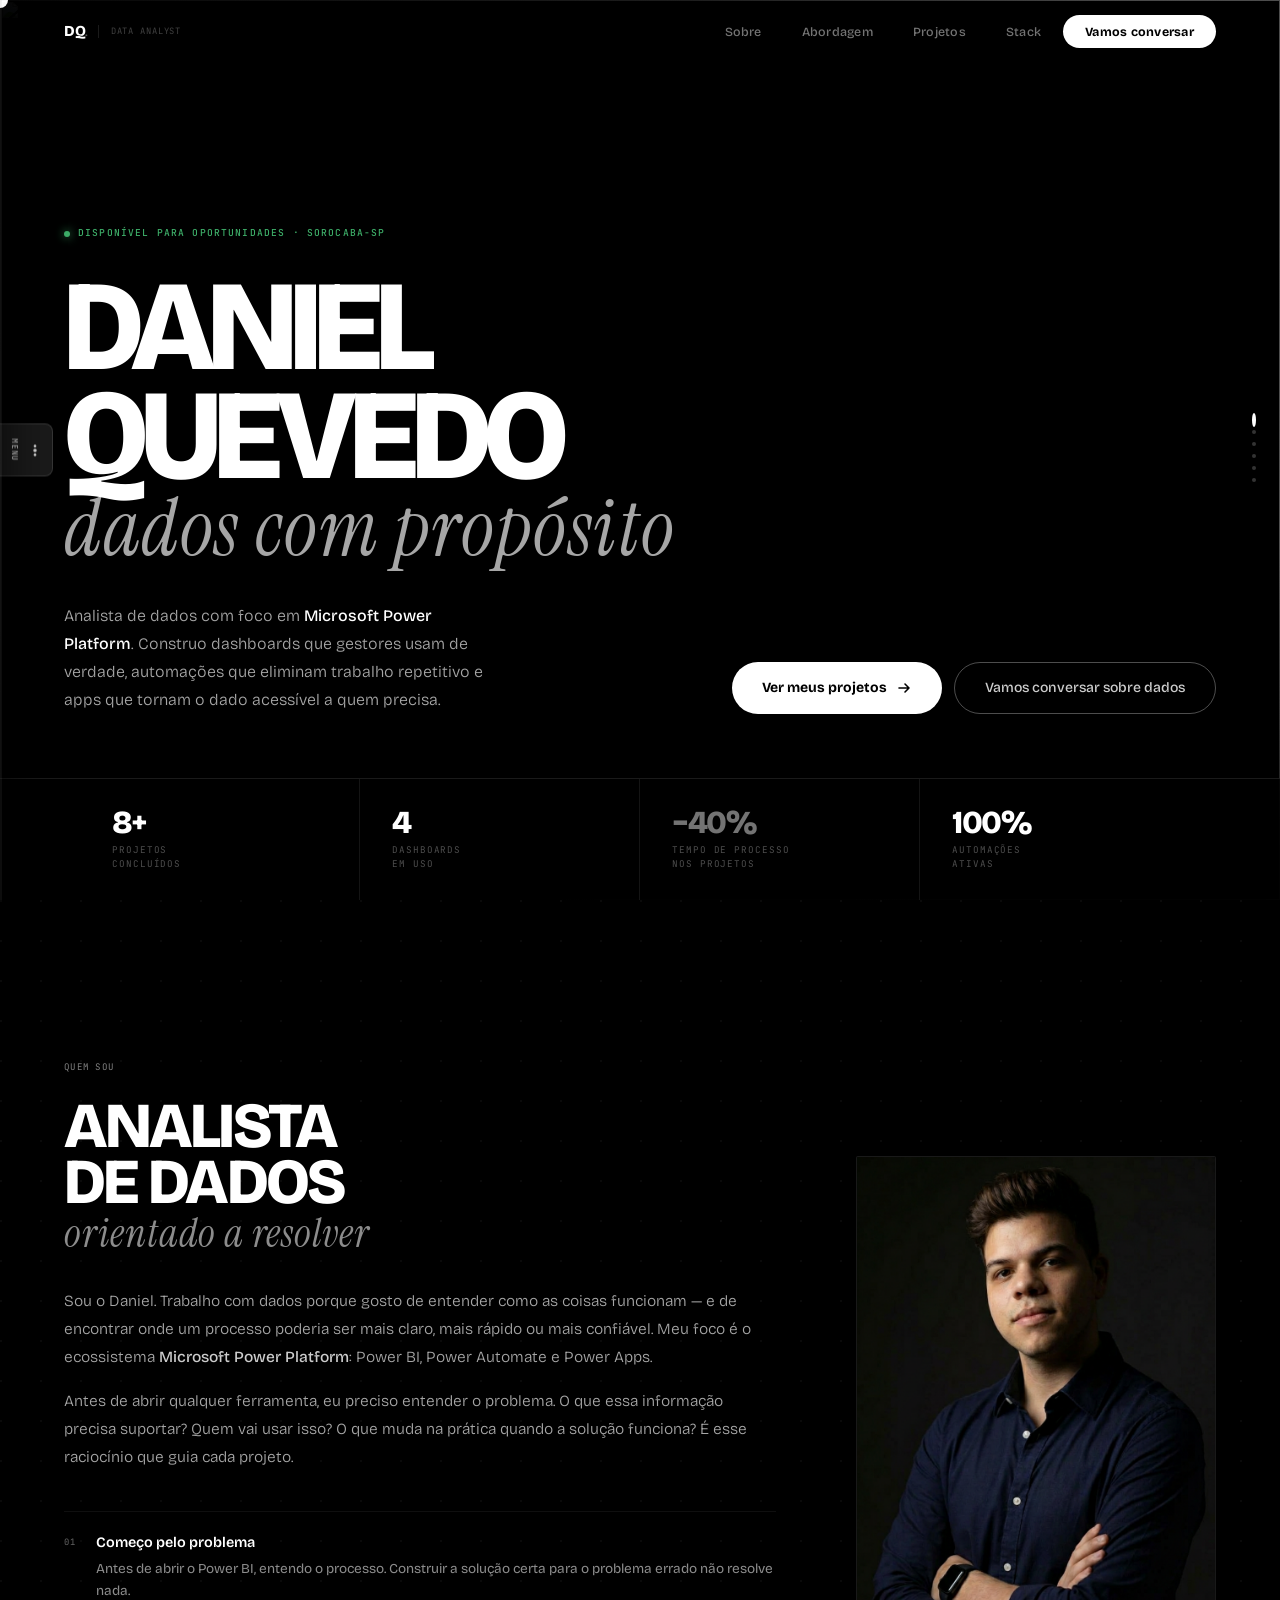
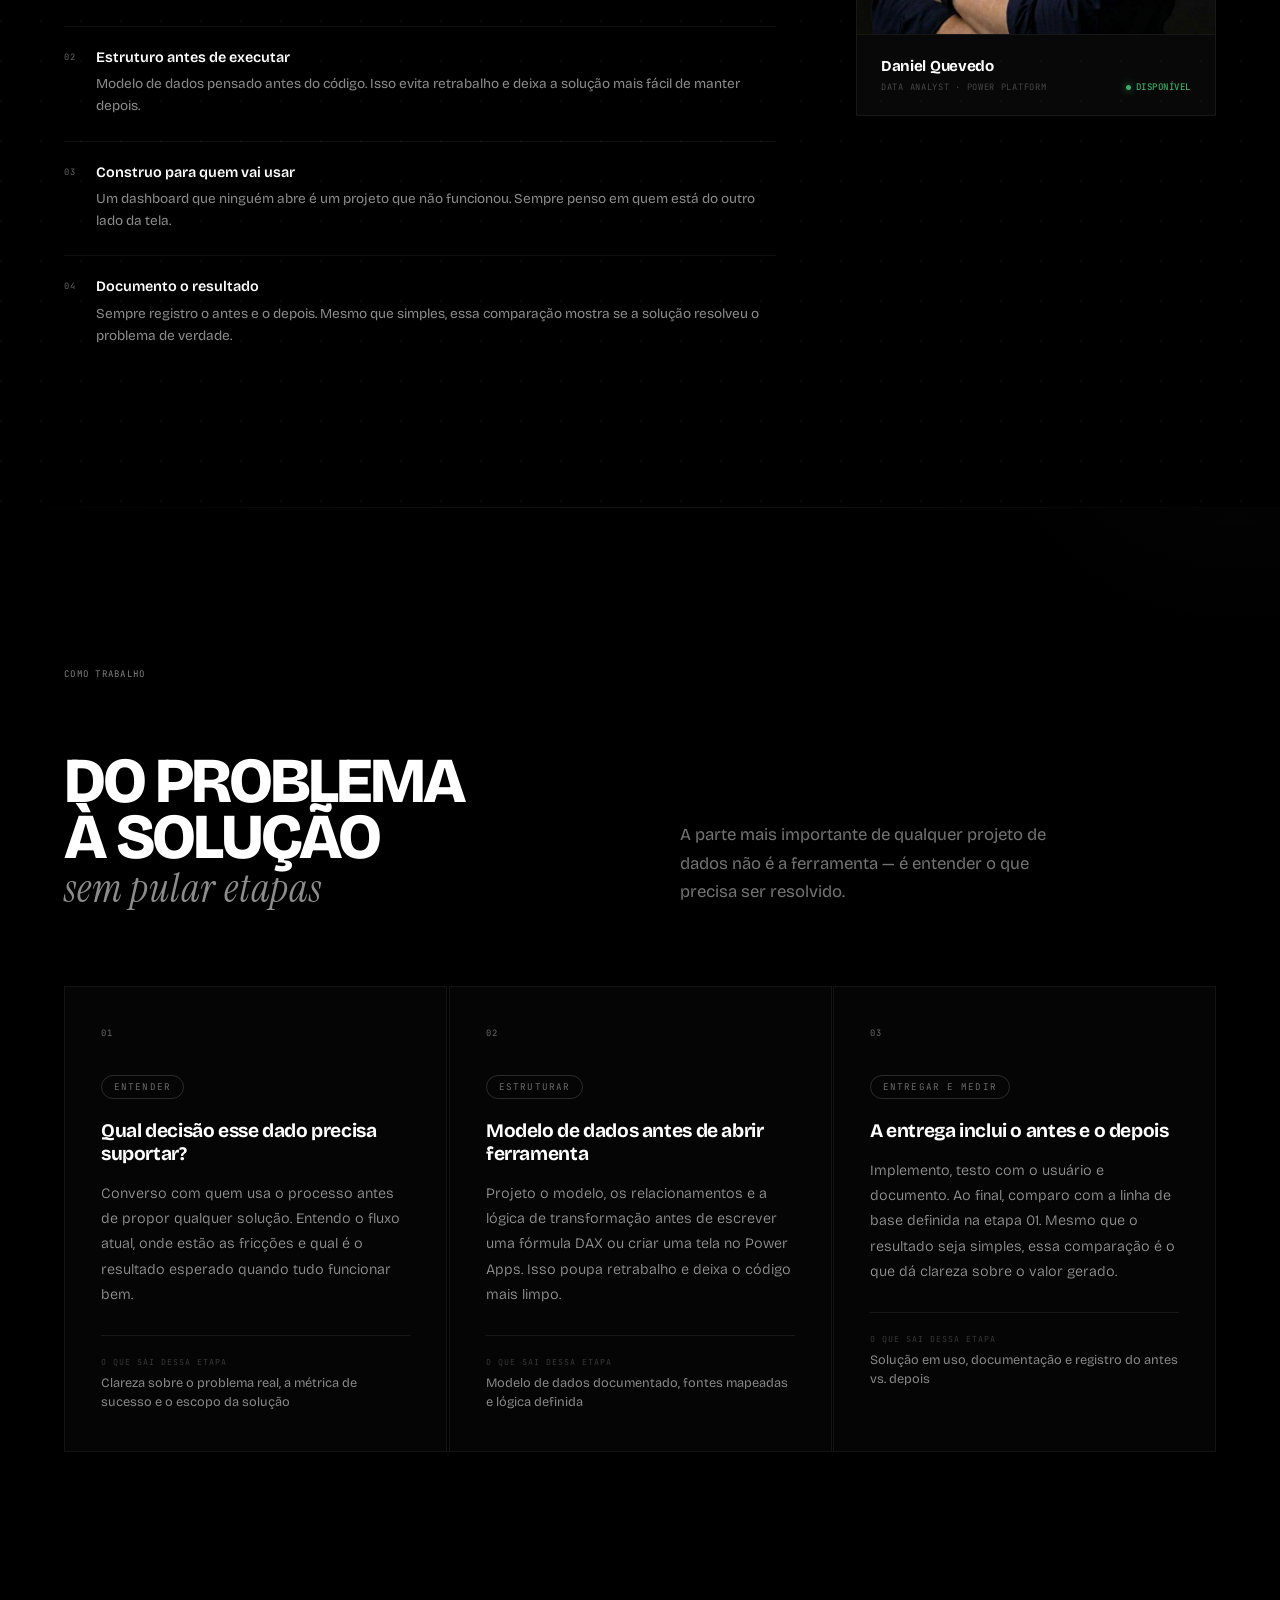
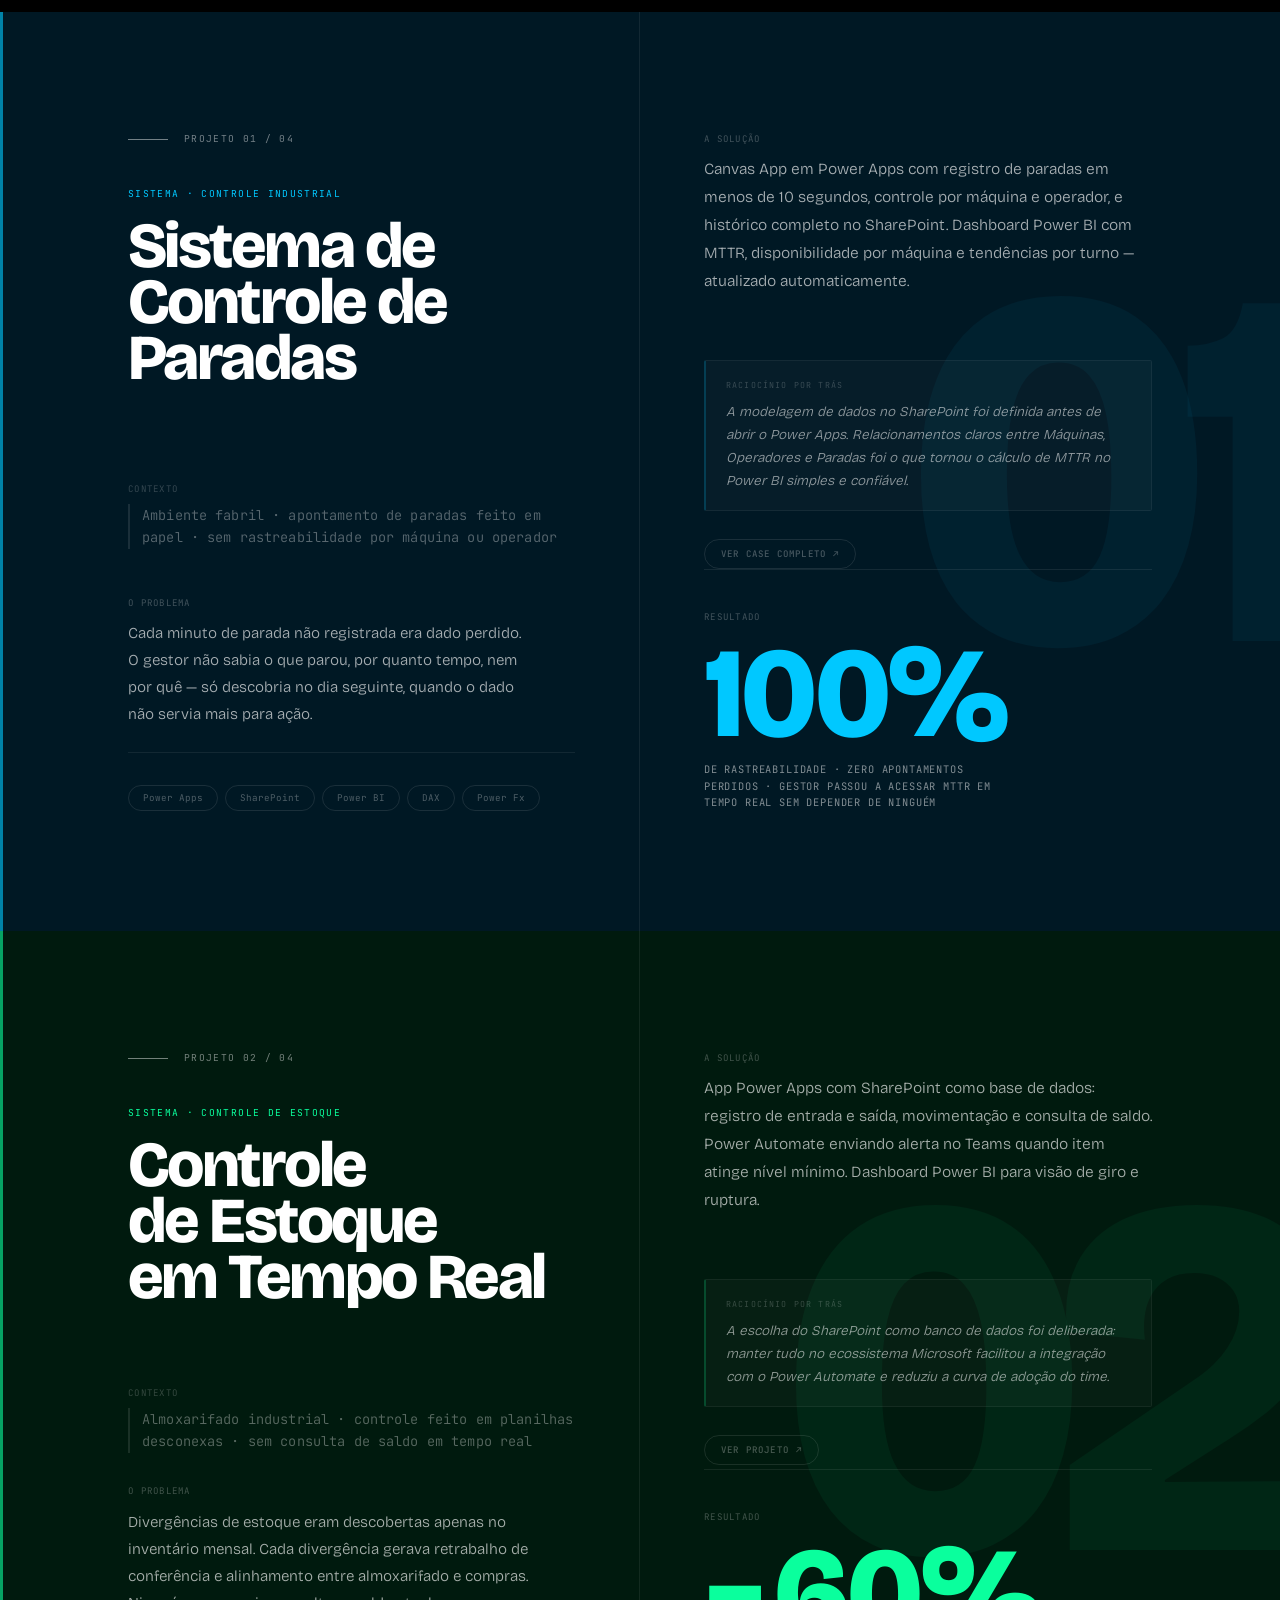
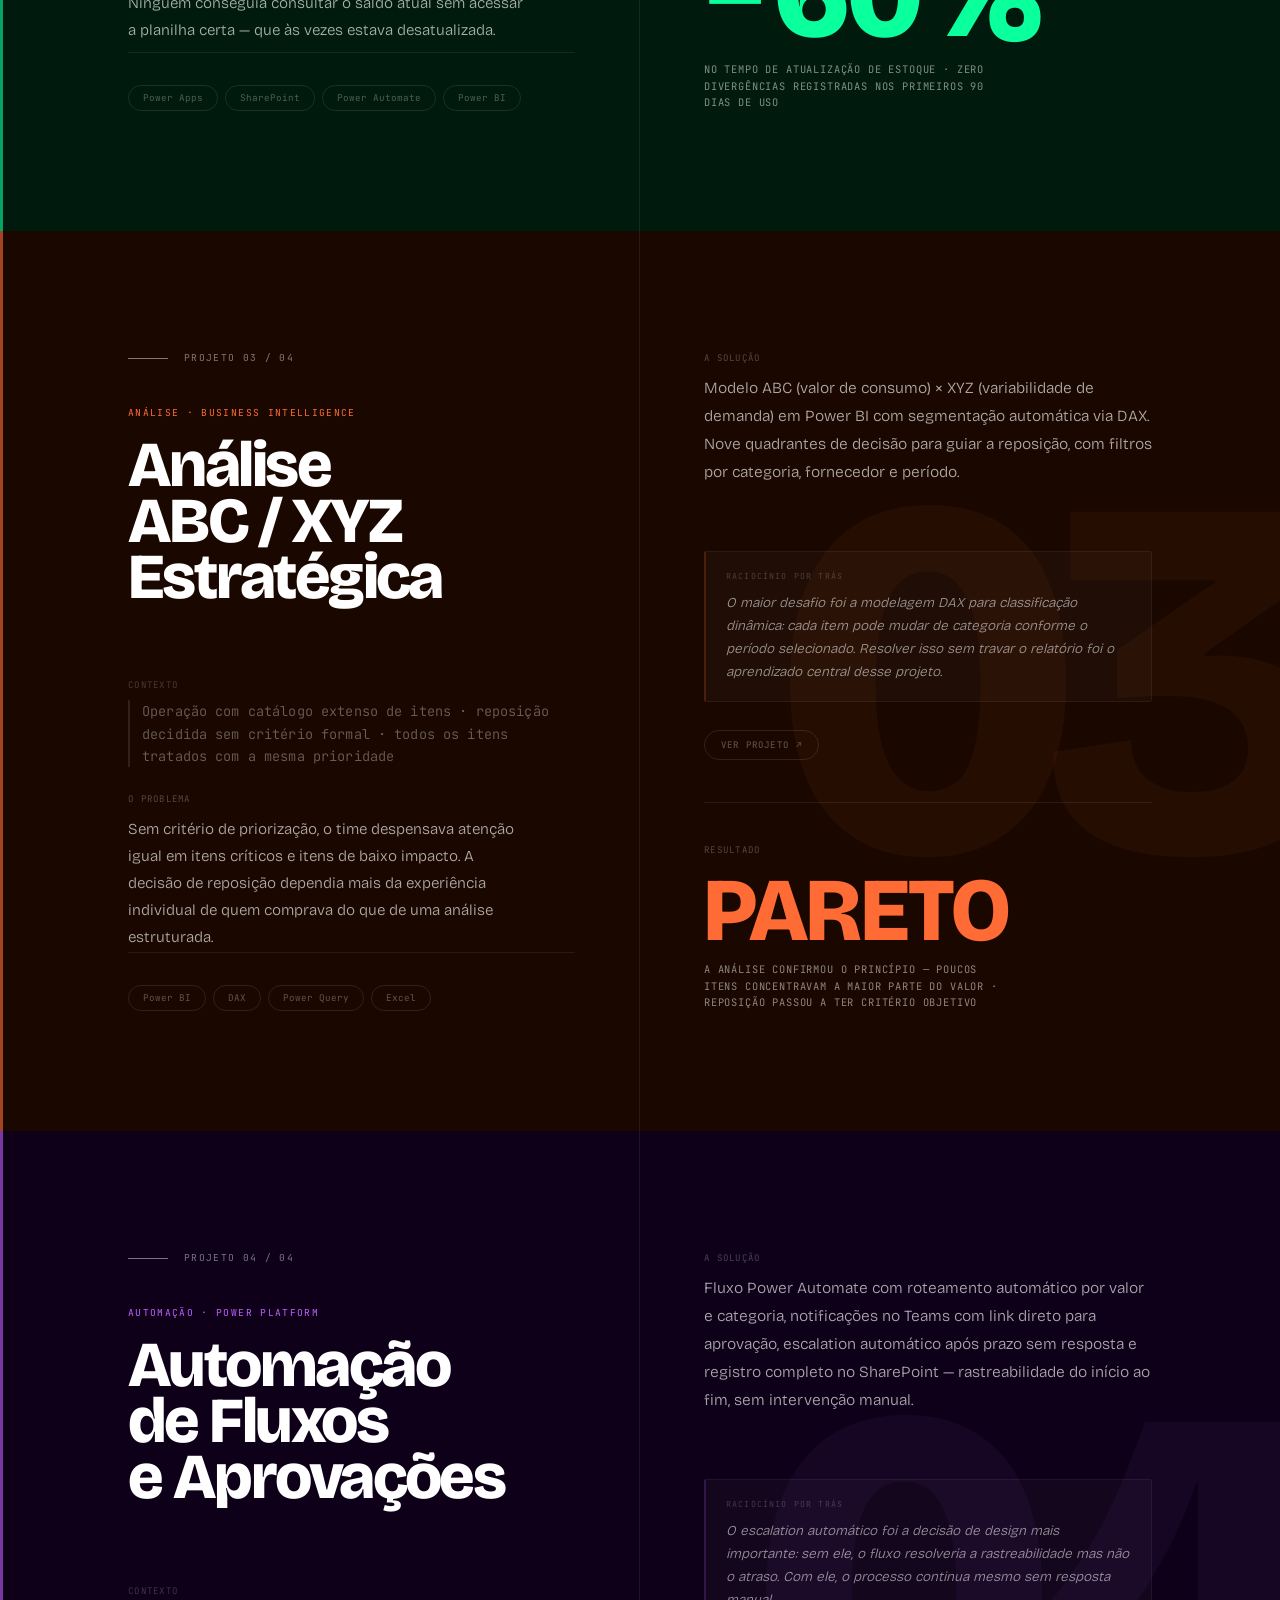
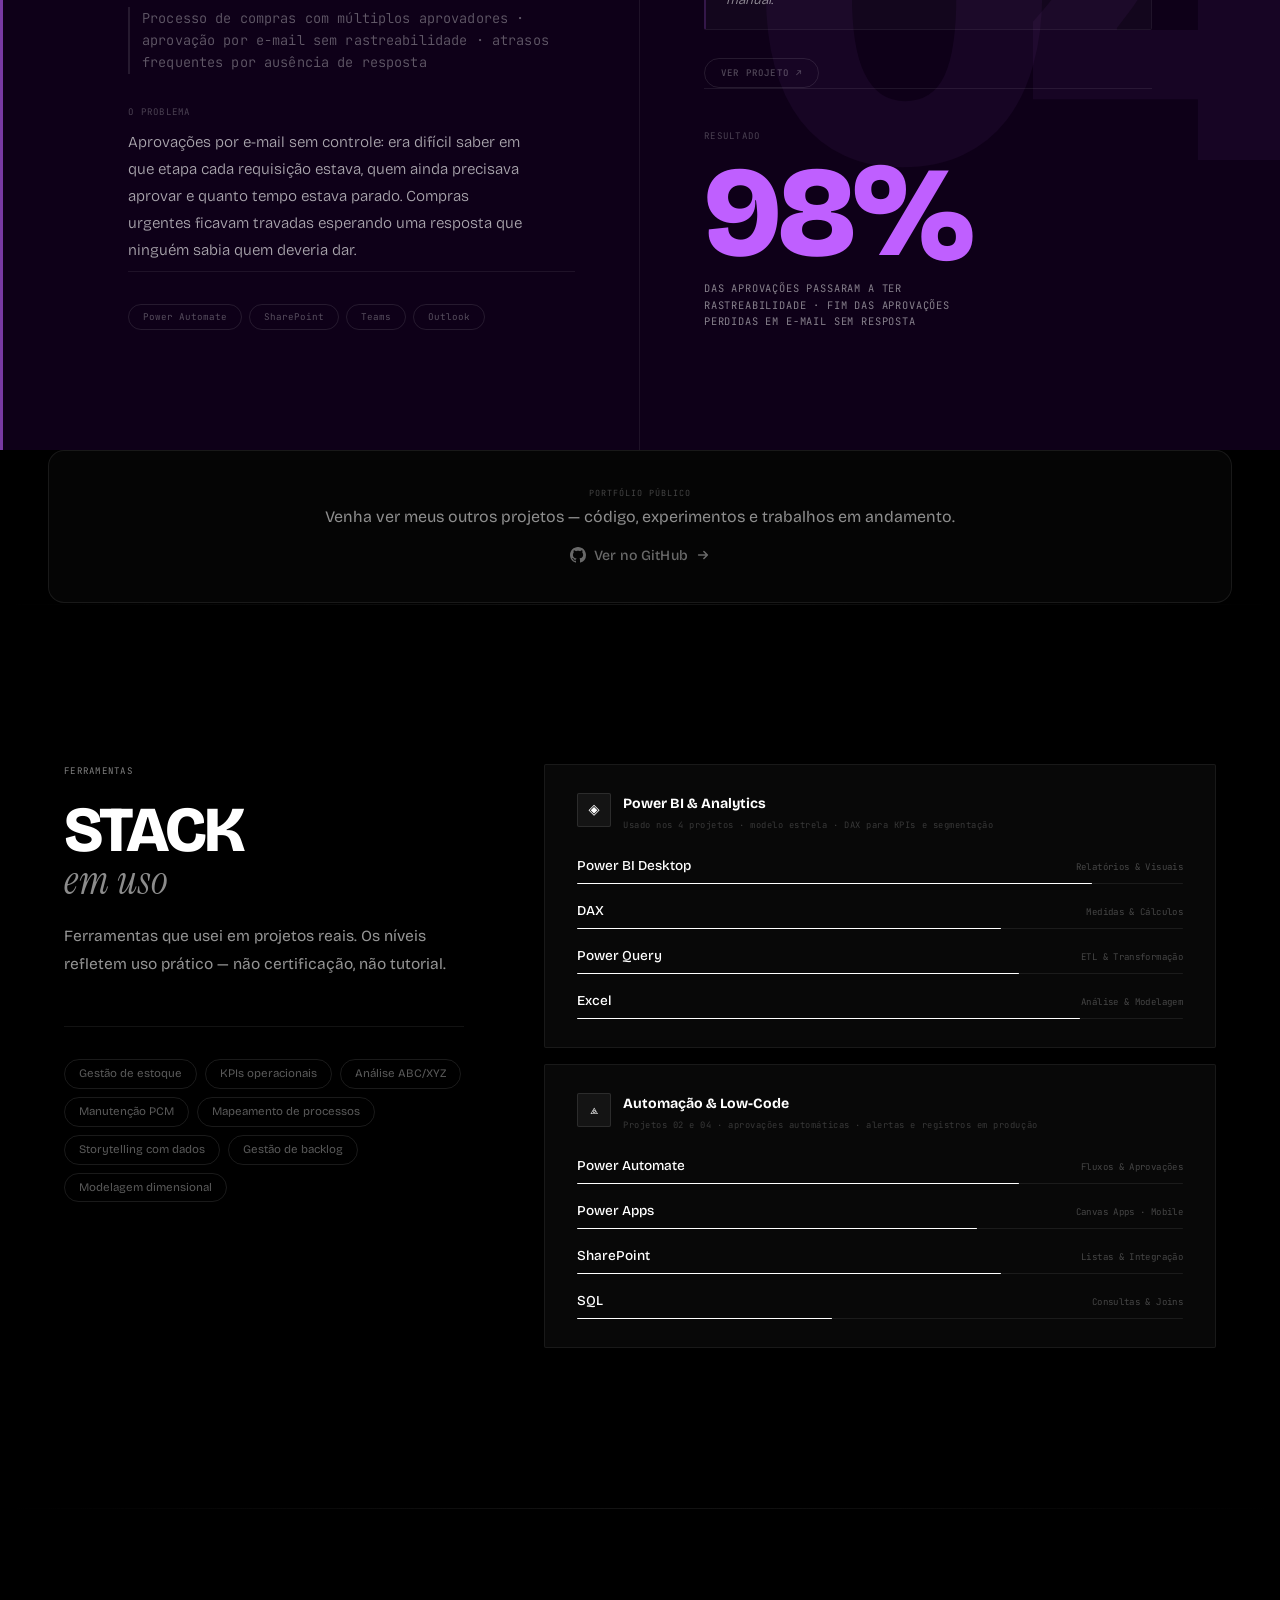
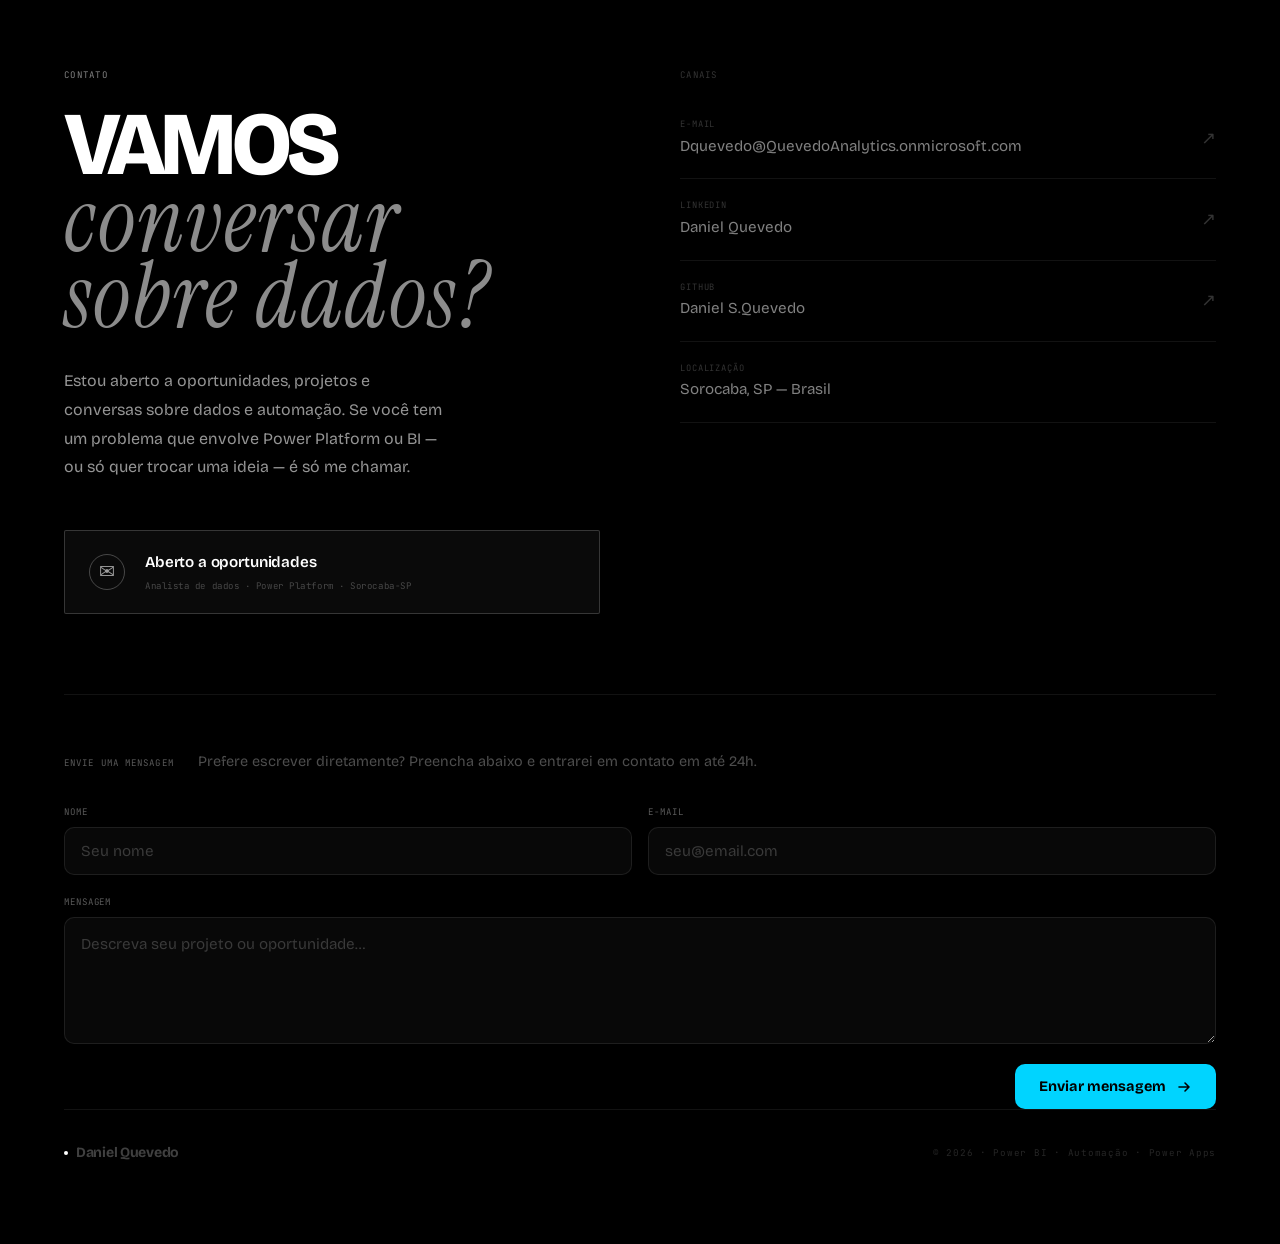
==== commit 39a6f970: "Improve scroll animations and page dynamics - Upgrade reveal easing to cubic-bezier(0.16,1,0.3,1) wi" ====
--- a/index.html
+++ b/index.html
@@ -151,7 +151,7 @@
     <!-- ══ HERO ═══════════════════════════════════════════════ -->
     <section id="hero" class="hero" data-section="hero" aria-label="Apresentação">
 
-      <div class="hero__bg" aria-hidden="true">
+      <div class="hero__bg" aria-hidden="true" data-parallax="slow">
         <img src="assets/imagens/topo.png"
           alt="" width="1440" height="900"
           loading="eager" decoding="async"
@@ -219,12 +219,12 @@
           <div>
             <div class="section-label" data-reveal>Quem sou</div>
 
-            <h2 class="about__heading" id="about-heading" data-reveal="left" style="transition-delay:80ms">
+            <h2 class="about__heading" id="about-heading" data-reveal="rise" style="transition-delay:60ms">
               ANALISTA<br>DE DADOS
               <em>orientado a resolver</em>
             </h2>
 
-            <div class="about__text" data-reveal style="transition-delay:160ms">
+            <div class="about__text" data-reveal="blur" style="transition-delay:160ms">
               <p>
                 Sou o Daniel. Trabalho com dados porque gosto de entender como as coisas
                 funcionam — e de encontrar onde um processo poderia ser mais claro,
@@ -306,7 +306,7 @@
 
         <div class="approach__header">
           <div class="section-label" data-reveal>Como trabalho</div>
-          <h2 class="approach__heading" id="approach-heading" data-reveal="left" style="transition-delay:80ms">
+          <h2 class="approach__heading" id="approach-heading" data-reveal="rise" style="transition-delay:60ms">
             DO PROBLEMA<br>À SOLUÇÃO
             <em>sem pular etapas</em>
           </h2>
@@ -316,7 +316,7 @@
           </p>
         </div>
 
-        <div class="approach__steps">
+        <div class="approach__steps" data-stagger>
 
           <div class="approach__step" data-reveal style="transition-delay:80ms">
             <div class="approach__step-num" aria-hidden="true">01</div>
@@ -676,7 +676,7 @@
 
           <div class="skills__left">
             <div class="section-label" data-reveal>Ferramentas</div>
-            <h2 class="skills__heading" id="skills-heading" data-reveal style="transition-delay:80ms">
+            <h2 class="skills__heading" id="skills-heading" data-reveal="rise" style="transition-delay:60ms">
               STACK<em>em uso</em>
             </h2>
             <p class="skills__note" data-reveal style="transition-delay:160ms">
@@ -808,7 +808,7 @@
           <!-- Esquerda: título + texto -->
           <div>
             <div class="section-label" data-reveal>Contato</div>
-            <h2 class="contact__heading" id="contact-heading" data-reveal style="transition-delay:80ms">
+            <h2 class="contact__heading" id="contact-heading" data-reveal="rise" style="transition-delay:60ms">
               VAMOS<em>conversar<br>sobre dados?</em>
             </h2>
             <p class="contact__text" data-reveal style="transition-delay:160ms">
--- a/src/css/style.css
+++ b/src/css/style.css
@@ -299,31 +299,70 @@
   border-radius: 2px;
 }
 
-/* --- Animação de reveal ao scroll --- */
+/* ── Scroll reveal ── */
 [data-reveal] {
   opacity: 0;
-  transform: translateY(32px);
+  transform: translateY(56px);
   transition:
-    opacity 0.8s var(--ease-out),
-    transform 0.8s var(--ease-out);
+    opacity  0.75s cubic-bezier(0.16, 1, 0.3, 1),
+    transform 1s   cubic-bezier(0.16, 1, 0.3, 1),
+    filter   0.75s cubic-bezier(0.16, 1, 0.3, 1);
   will-change: opacity, transform;
 }
 
-[data-reveal="left"] { transform: translateX(-32px); }
-[data-reveal="right"] { transform: translateX(32px); }
-[data-reveal="scale"] { transform: scale(0.94); }
+[data-reveal="left"]  { transform: translateX(-56px); }
+[data-reveal="right"] { transform: translateX(56px); }
+[data-reveal="scale"] { transform: scale(0.88) translateY(24px); }
+[data-reveal="blur"]  { transform: translateY(28px); filter: blur(12px); }
+[data-reveal="rise"]  { transform: translateY(96px); }
 
 [data-reveal].is-visible {
   opacity: 1;
   transform: none !important;
-}
-
-/* Delays de animação */
-.delay-1 { transition-delay: 80ms; }
+  filter: none;
+}
+
+/* ── Auto-stagger: filhos de [data-stagger] recebem delays crescentes ── */
+[data-stagger] > * { transition-delay: 0ms; }
+[data-stagger] > *:nth-child(2) { transition-delay: 80ms;  }
+[data-stagger] > *:nth-child(3) { transition-delay: 160ms; }
+[data-stagger] > *:nth-child(4) { transition-delay: 240ms; }
+[data-stagger] > *:nth-child(5) { transition-delay: 320ms; }
+[data-stagger] > *:nth-child(6) { transition-delay: 400ms; }
+
+/* Delays manuais */
+.delay-1 { transition-delay:  80ms; }
 .delay-2 { transition-delay: 160ms; }
 .delay-3 { transition-delay: 240ms; }
 .delay-4 { transition-delay: 320ms; }
 .delay-5 { transition-delay: 400ms; }
+.delay-6 { transition-delay: 480ms; }
+.delay-7 { transition-delay: 560ms; }
+
+/* ── Parallax CSS scroll-driven (Chrome/Edge 115+) ── */
+@supports (animation-timeline: scroll()) {
+  @keyframes _parallax-slow {
+    to { transform: translateY(60px); }
+  }
+  @keyframes _parallax-mid {
+    to { transform: translateY(40px); }
+  }
+  @keyframes _section-lift {
+    from { opacity: 0.4; transform: translateY(32px); }
+    to   { opacity: 1;   transform: translateY(0); }
+  }
+
+  [data-parallax="slow"] {
+    animation: _parallax-slow linear both;
+    animation-timeline: view();
+    animation-range: entry 0% exit 100%;
+  }
+  [data-parallax="mid"] {
+    animation: _parallax-mid linear both;
+    animation-timeline: view();
+    animation-range: entry 0% exit 100%;
+  }
+}
 
 /* Barra de progresso de projetos */
 .progress-bar {
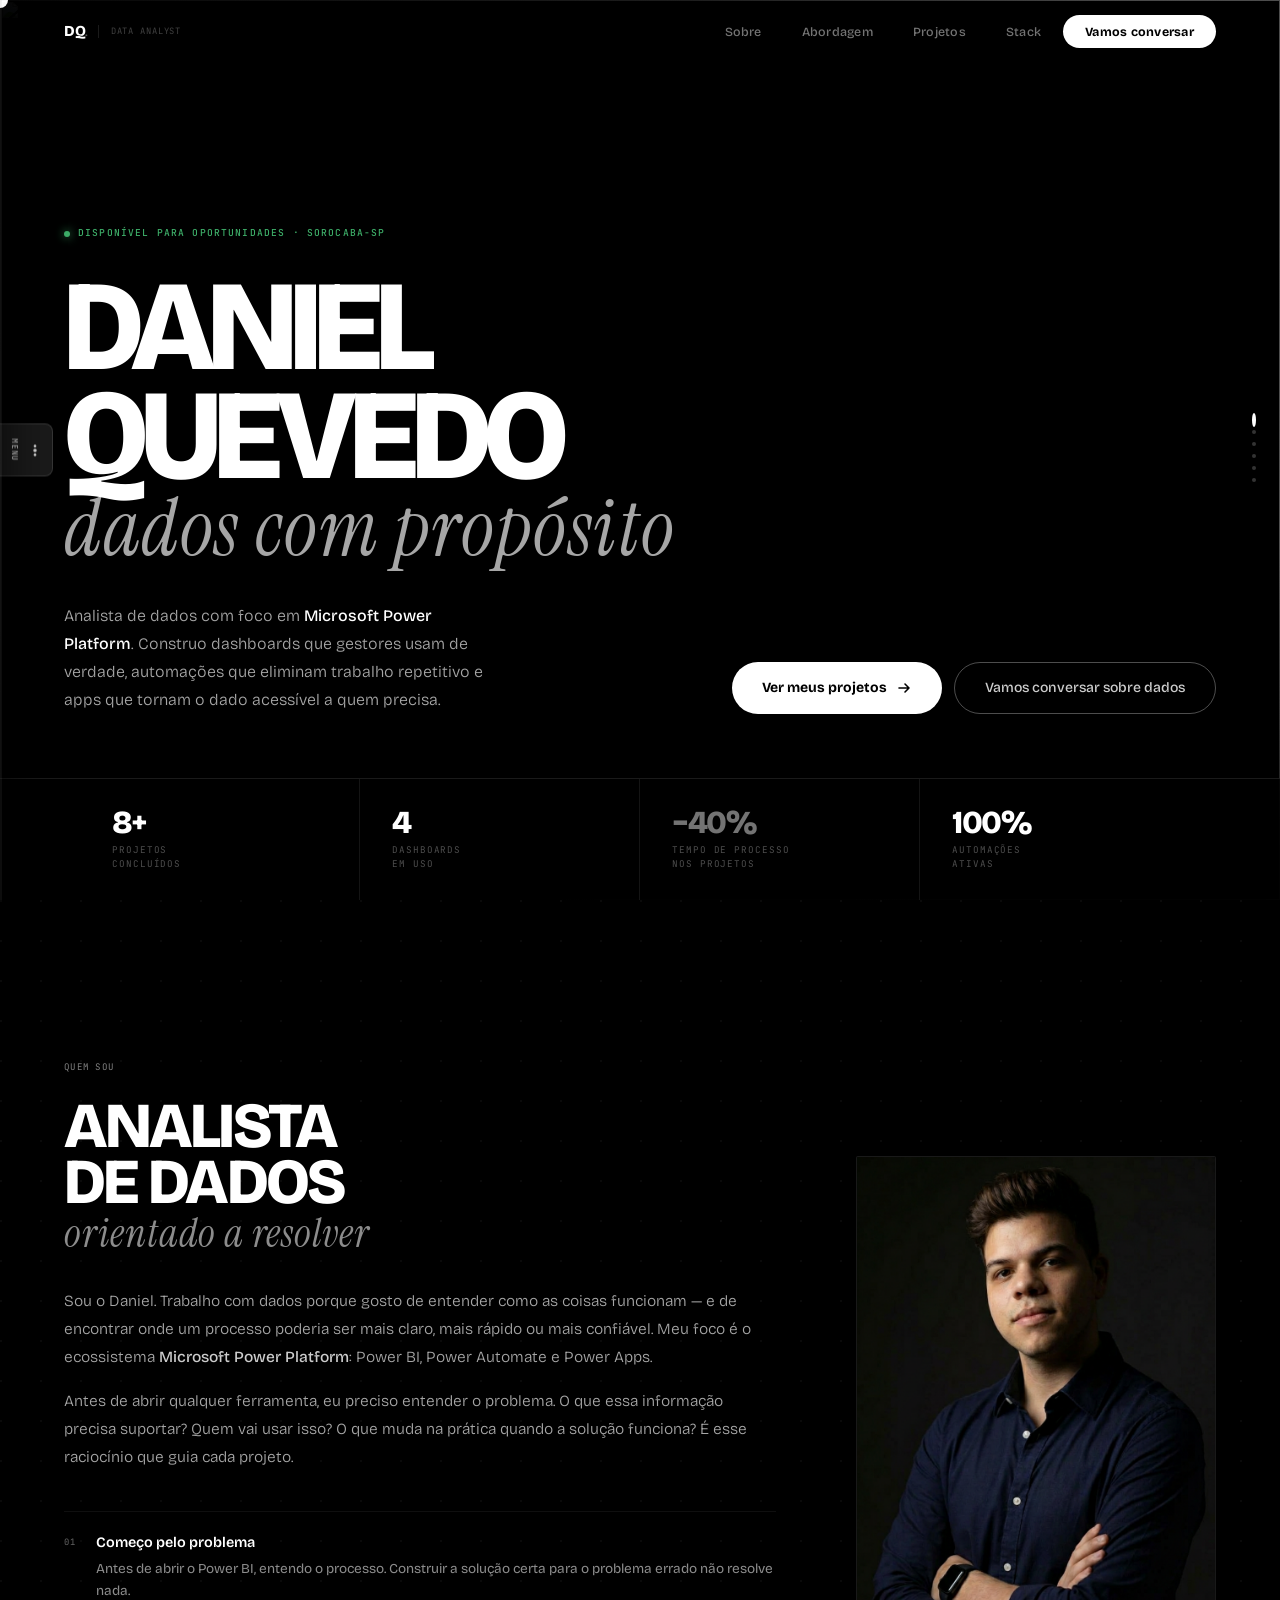
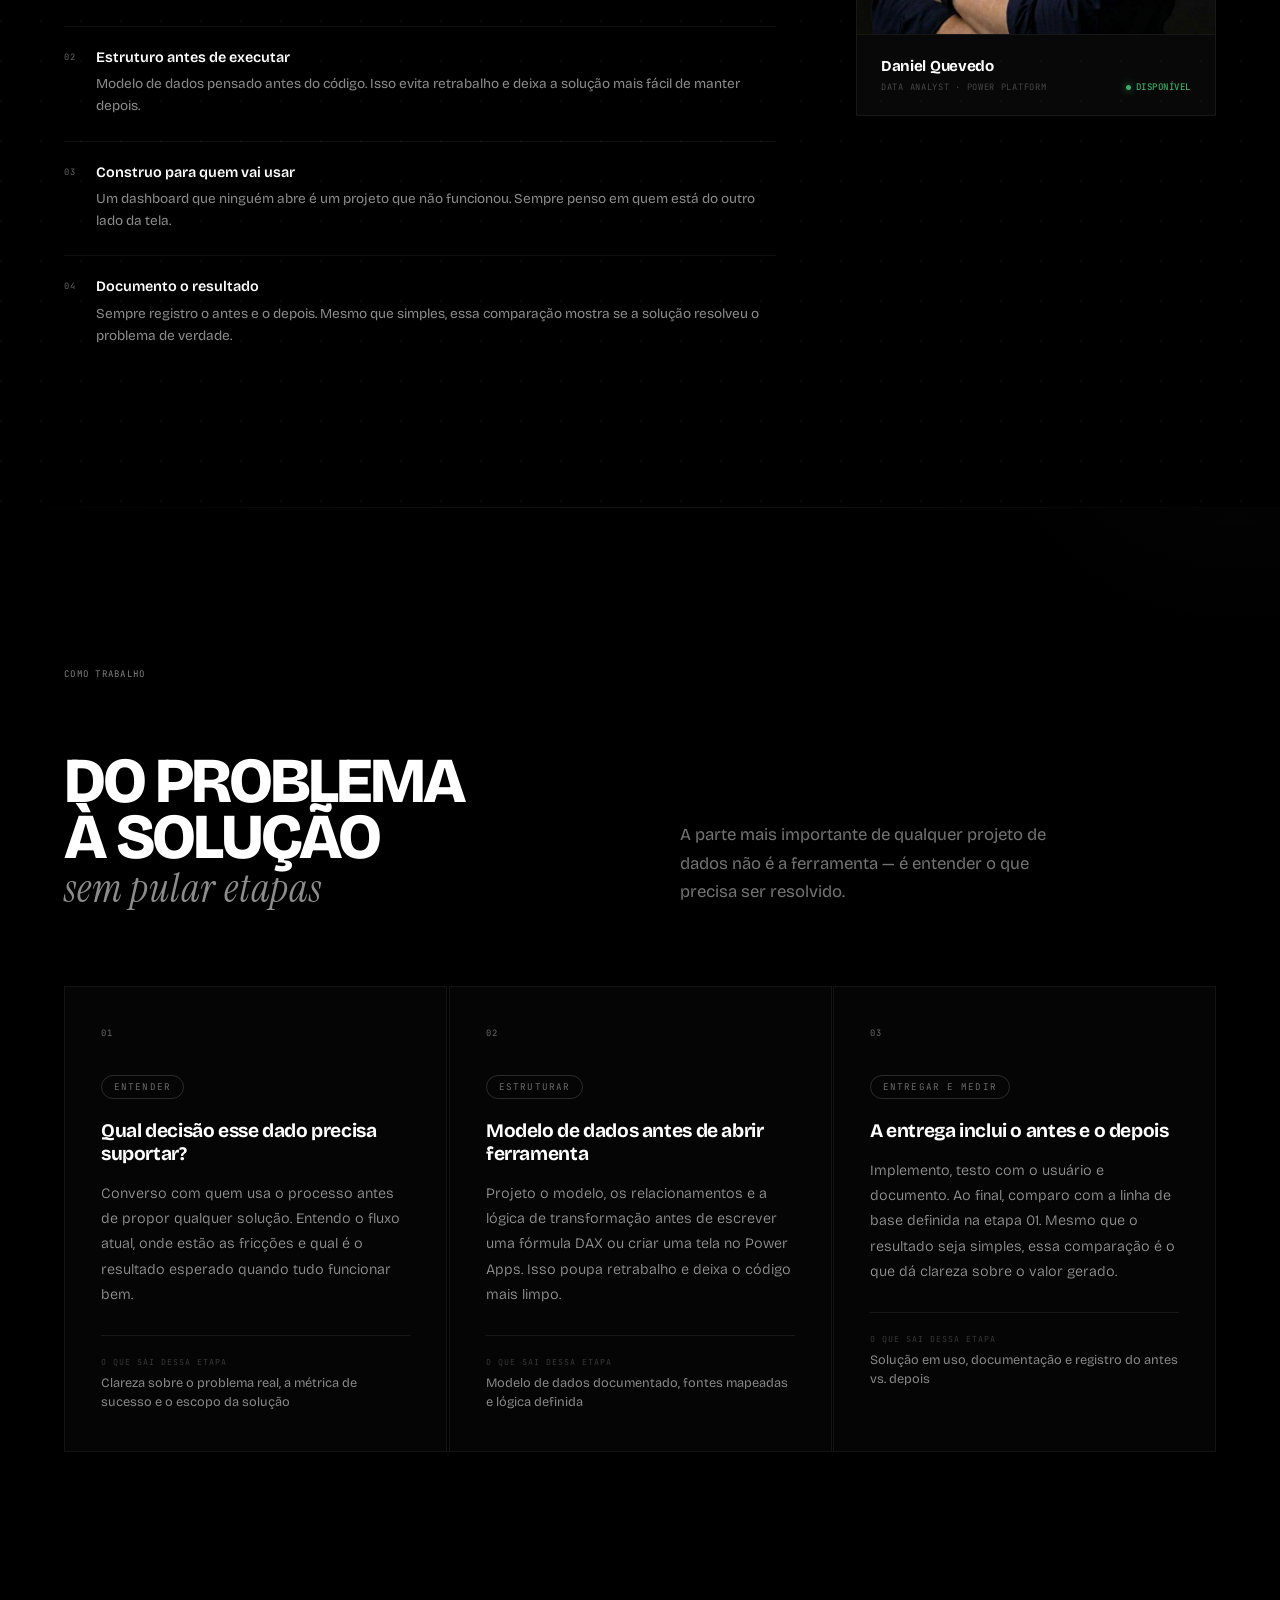
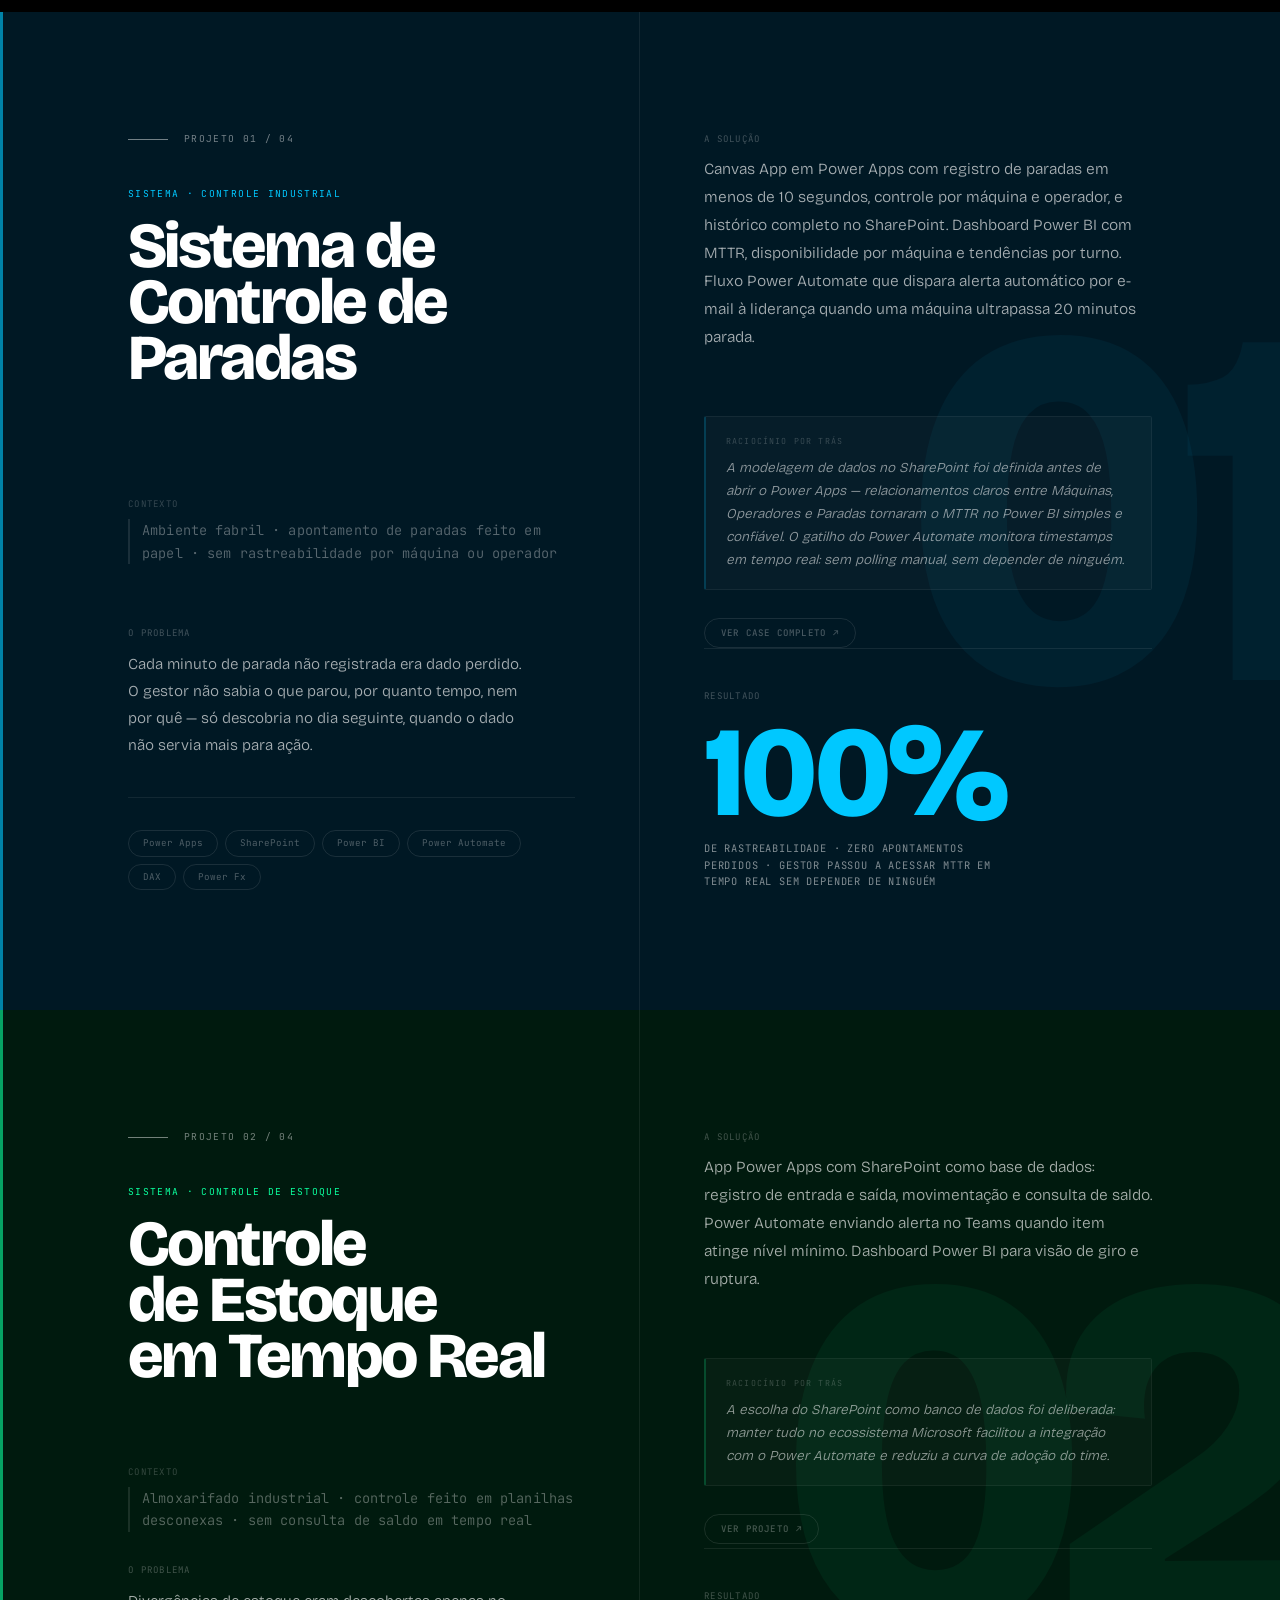
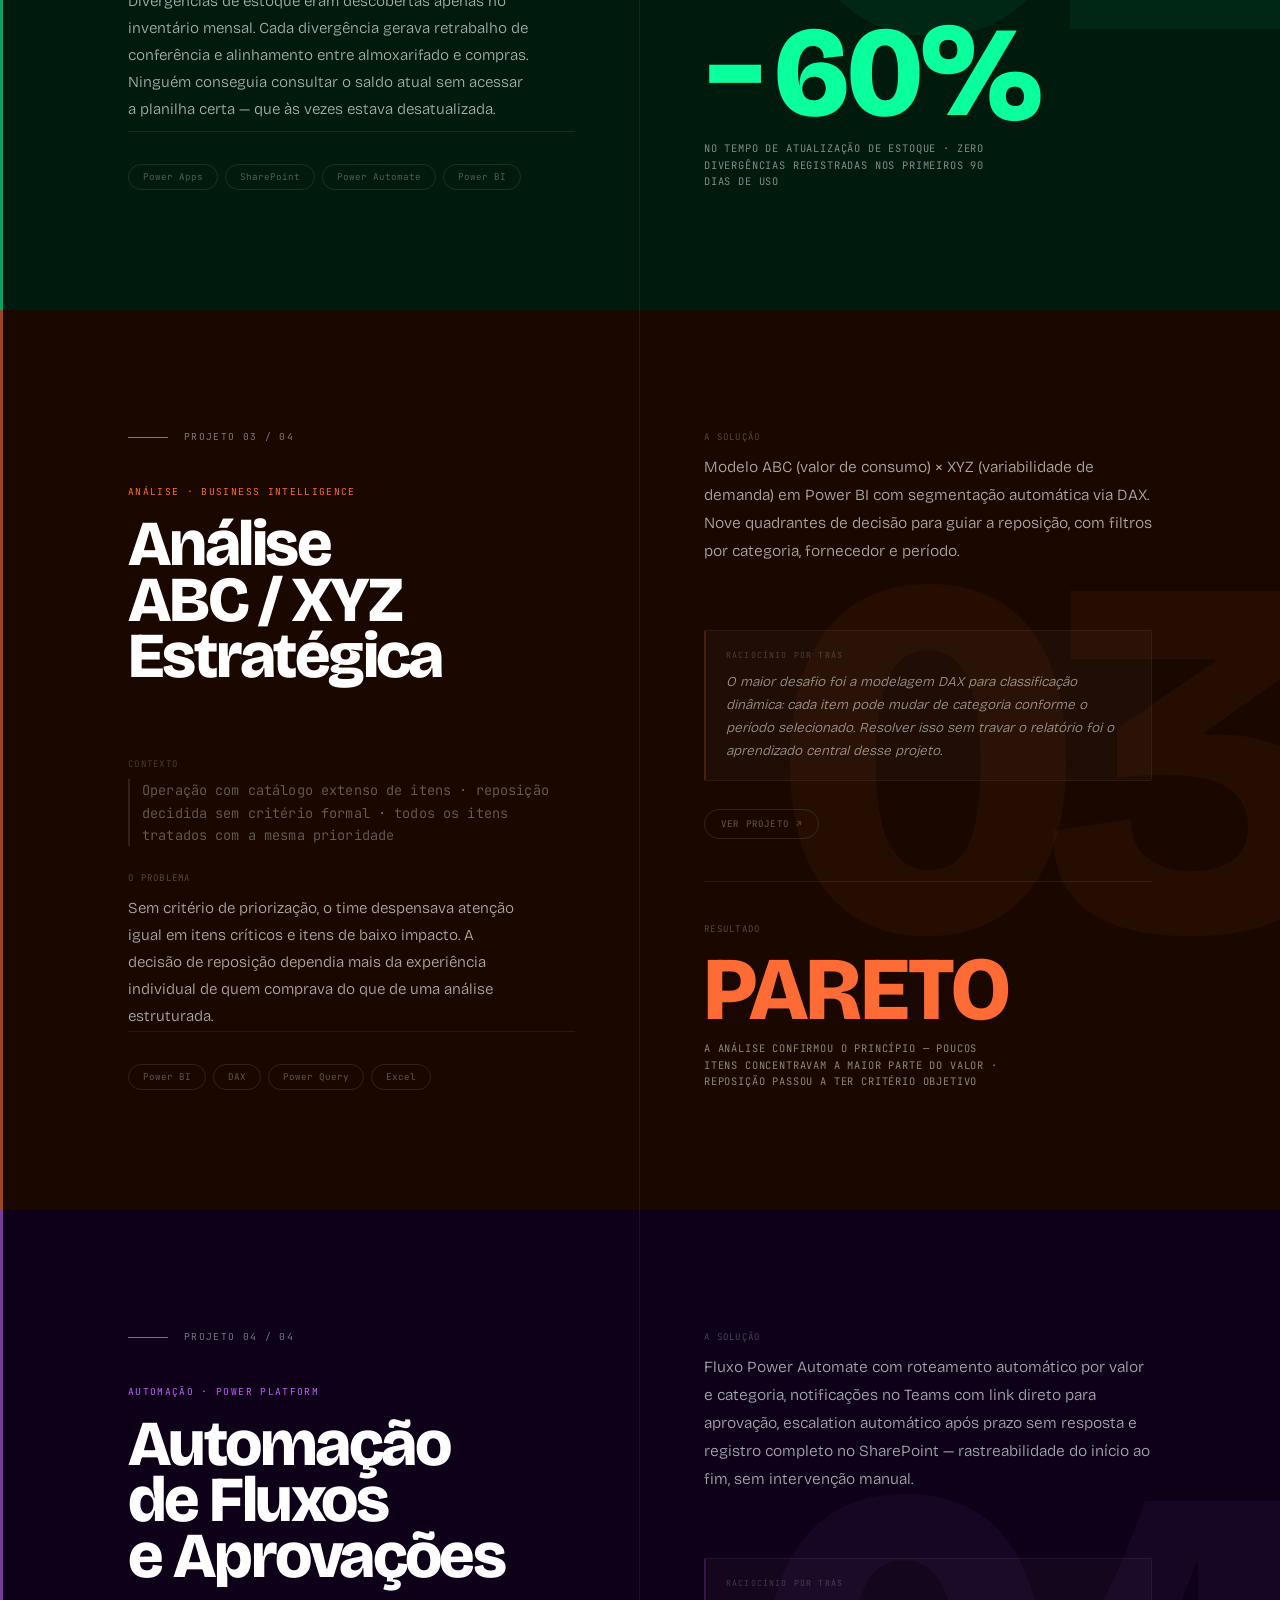
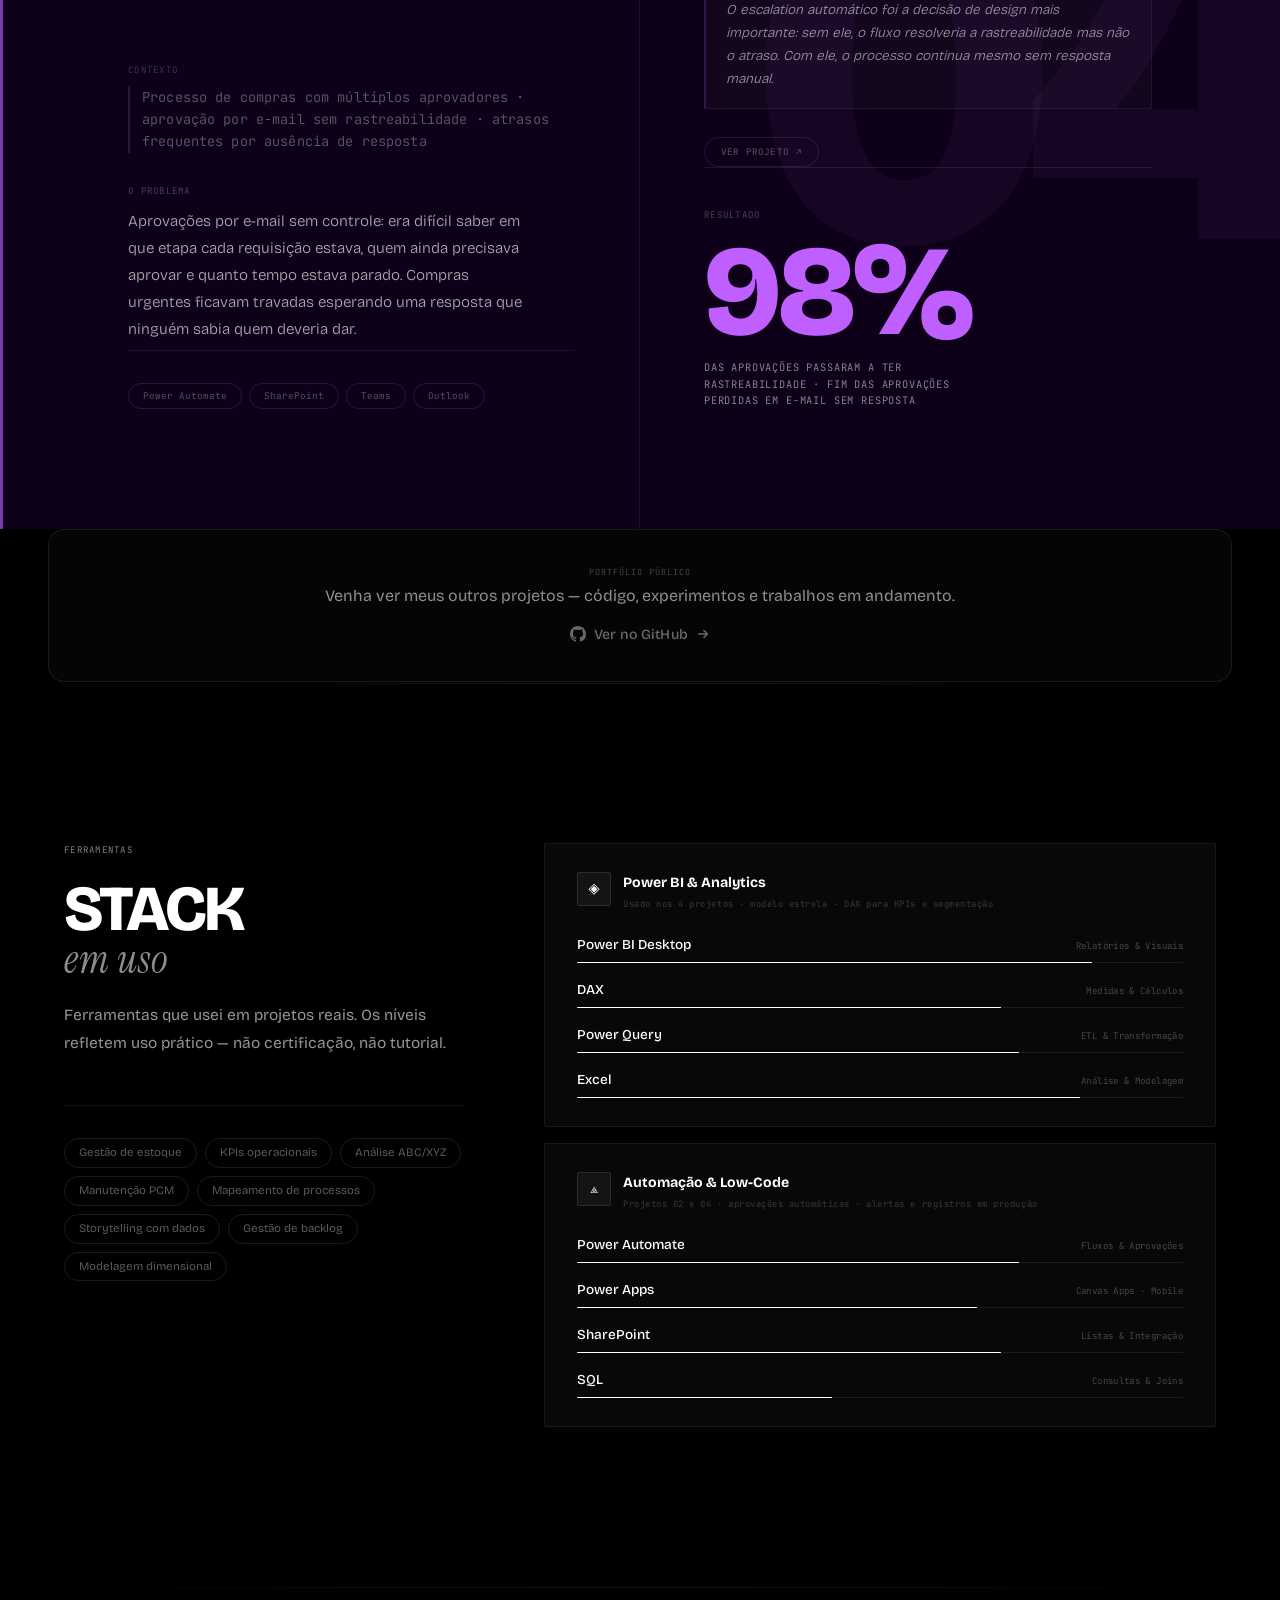
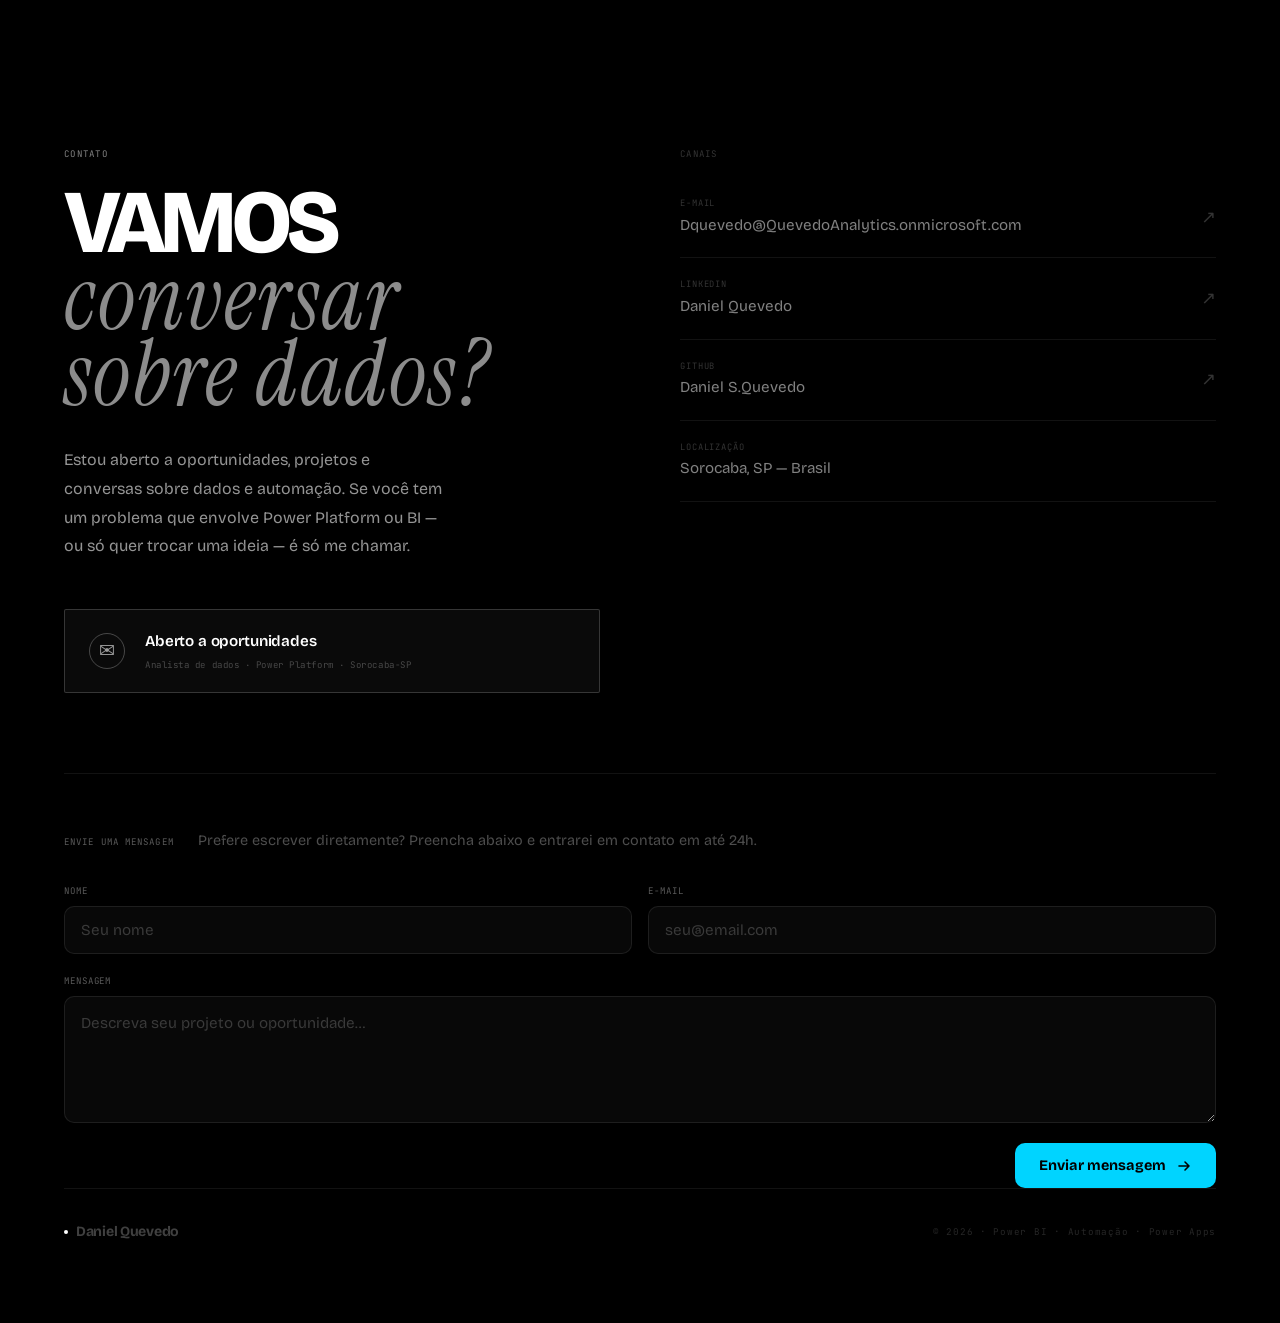
==== commit 7eb8c1a7: "Add interactive Power Apps demo, lightbox, cursor fixes and project updates - Replace Power Apps car" ====
--- a/index.html
+++ b/index.html
@@ -406,6 +406,7 @@
               <span class="chip" role="listitem">Power Apps</span>
               <span class="chip" role="listitem">SharePoint</span>
               <span class="chip" role="listitem">Power BI</span>
+              <span class="chip" role="listitem">Power Automate</span>
               <span class="chip" role="listitem">DAX</span>
               <span class="chip" role="listitem">Power Fx</span>
             </div>
@@ -417,15 +418,17 @@
               <p class="project__solution-text">
                 Canvas App em Power Apps com registro de paradas em menos de 10 segundos,
                 controle por máquina e operador, e histórico completo no SharePoint.
-                Dashboard Power BI com MTTR, disponibilidade por máquina e
-                tendências por turno — atualizado automaticamente.
+                Dashboard Power BI com MTTR, disponibilidade por máquina e tendências por turno.
+                Fluxo Power Automate que dispara alerta automático por e-mail à liderança
+                quando uma máquina ultrapassa 20 minutos parada.
               </p>
               <div class="project__thinking" data-reveal style="transition-delay:160ms">
                 <div class="project__thinking-label">Raciocínio por trás</div>
                 <p class="project__thinking-text">
-                  A modelagem de dados no SharePoint foi definida antes de abrir o Power Apps.
-                  Relacionamentos claros entre Máquinas, Operadores e Paradas foi o que
-                  tornou o cálculo de MTTR no Power BI simples e confiável.
+                  A modelagem de dados no SharePoint foi definida antes de abrir o Power Apps —
+                  relacionamentos claros entre Máquinas, Operadores e Paradas tornaram o MTTR
+                  no Power BI simples e confiável. O gatilho do Power Automate monitora
+                  timestamps em tempo real: sem polling manual, sem depender de ninguém.
                 </p>
               </div>
               <a class="project__cta-pill" href="projeto-paradas.html" aria-label="Ver case completo — Sistema de Controle de Paradas">
--- a/src/css/style.css
+++ b/src/css/style.css
@@ -47,6 +47,12 @@
 a {
   color: inherit;
   text-decoration: none;
+  cursor: none;
+}
+
+input, textarea, select, label,
+[role="button"], [role="tab"], [role="option"] {
+  cursor: none;
 }
 
 button {
@@ -285,7 +291,7 @@
     background 0.2s,
     transform 0.2s var(--ease-spring),
     height 0.2s var(--ease-spring);
-  cursor: pointer;
+  cursor: none;
 }
 
 .nav-dot:hover {
@@ -573,7 +579,7 @@
   flex-direction: column;
   gap: 6px;
   padding: 12px;
-  cursor: pointer;
+  cursor: none;
 }
 
 .hamburger:hover {
@@ -646,7 +652,7 @@
   color: rgba(255, 255, 255, 0.5);
   font-size: 1.3rem;
   transition: color 0.15s, background 0.15s;
-  cursor: pointer;
+  cursor: none;
 }
 
 .mobile-menu__close:hover {
@@ -677,7 +683,7 @@
   align-items: center;
   justify-content: space-between;
   transition: color 0.2s;
-  cursor: pointer;
+  cursor: none;
 }
 
 .mobile-menu__link:last-child {
@@ -709,7 +715,7 @@
   font-weight: 700;
   border-radius: 100px;
   transition: background 0.15s, transform 0.2s var(--ease-spring);
-  cursor: pointer;
+  cursor: none;
 }
 
 .mobile-menu__cta:hover {
@@ -1312,7 +1318,7 @@
   border: 1px solid rgba(255, 255, 255, 0.1);
   border-radius: 100px;
   padding: 7px 16px;
-  cursor: pointer;
+  cursor: none;
   text-decoration: none;
   margin-top: 28px;
   transition:
@@ -1454,7 +1460,7 @@
   border-radius: 100px;
   padding: 5px 14px;
   transition: color 0.15s, border-color 0.2s, transform 0.15s;
-  cursor: default;
+  cursor: none;
 }
 
 .tag:hover {
@@ -2605,7 +2611,7 @@
   border-radius: 12px;
   background: rgba(255,255,255,.02);
   padding: 24px 20px;
-  cursor: pointer;
+  cursor: none;
   transition: border-color .2s, background .2s;
   display: flex;
   align-items: center;
@@ -2628,7 +2634,7 @@
   width: 100%;
   height: 100%;
   opacity: 0;
-  cursor: pointer;
+  cursor: none;
   z-index: 2;
 }
 
@@ -2748,7 +2754,7 @@
   align-items: center;
   justify-content: center;
   color: rgba(255,255,255,.35);
-  cursor: pointer;
+  cursor: none;
   flex-shrink: 0;
   transition: background .15s, color .15s;
 }
@@ -2797,7 +2803,7 @@
   border: none;
   border-radius: 10px;
   padding: 14px 24px;
-  cursor: pointer;
+  cursor: none;
   transition: background .2s, transform .15s, box-shadow .2s;
   white-space: nowrap;
 }
--- a/src/css/index-panel.css
+++ b/src/css/index-panel.css
@@ -11,7 +11,7 @@
   border-left: none;
   border-radius: 0 8px 8px 0;
   padding: 14px 10px;
-  cursor: pointer;
+  cursor: none;
   display: flex;
   flex-direction: column;
   align-items: center;
@@ -87,7 +87,7 @@
   display: flex;
   align-items: center;
   justify-content: center;
-  cursor: pointer;
+  cursor: none;
   transition: color .2s, border-color .2s;
 }
 .idx-panel__close:hover { color: #fff; border-color: rgba(255,255,255,.3); }
@@ -121,7 +121,7 @@
   font-family: var(--font-sans);
   font-size: .8rem;
   font-weight: 500;
-  cursor: pointer;
+  cursor: none;
   transition: background .2s, border-color .2s, transform .15s;
   text-align: left;
 }
@@ -175,7 +175,7 @@
   font-family: var(--font-sans);
   font-size: .78rem;
   font-weight: 700;
-  cursor: pointer;
+  cursor: none;
   transition: background .2s, transform .15s;
 }
 .idx-panel__submit:hover:not(:disabled) { background: rgba(255,255,255,.88); transform: translateY(-1px); }
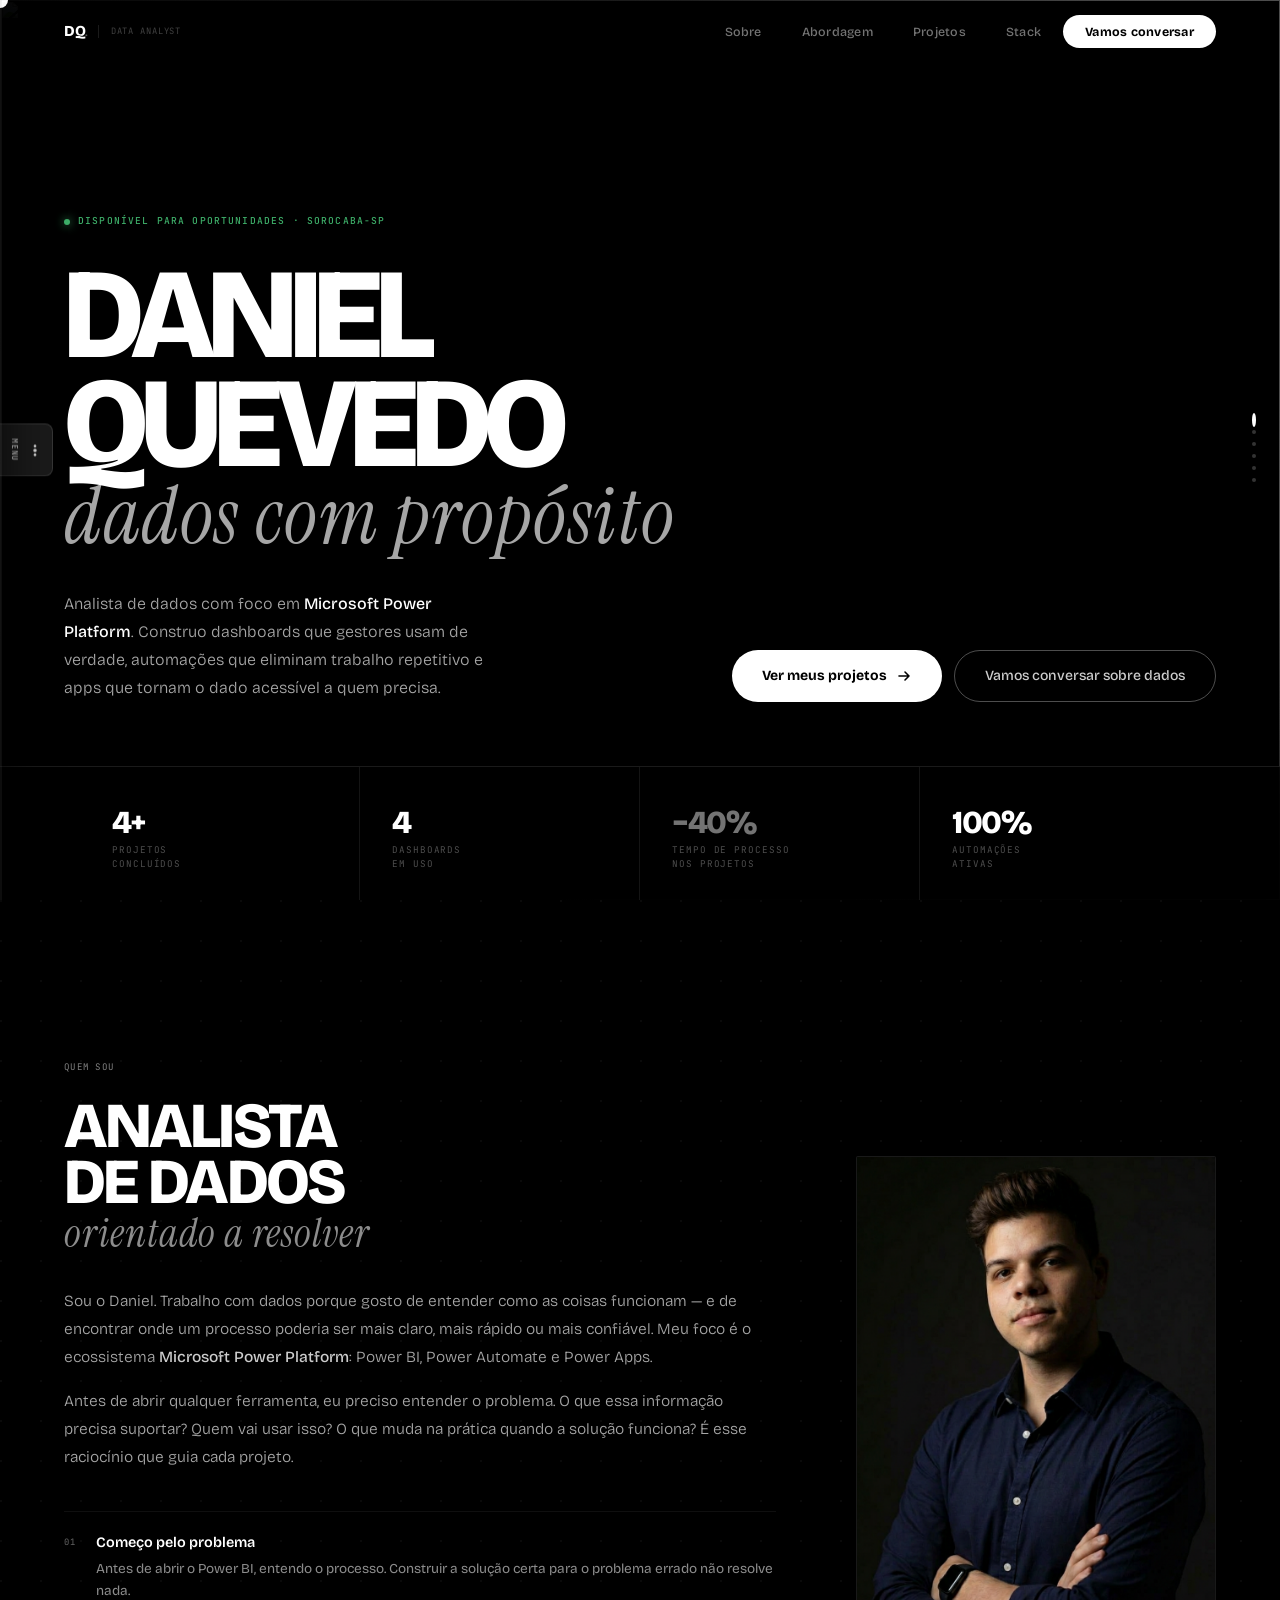
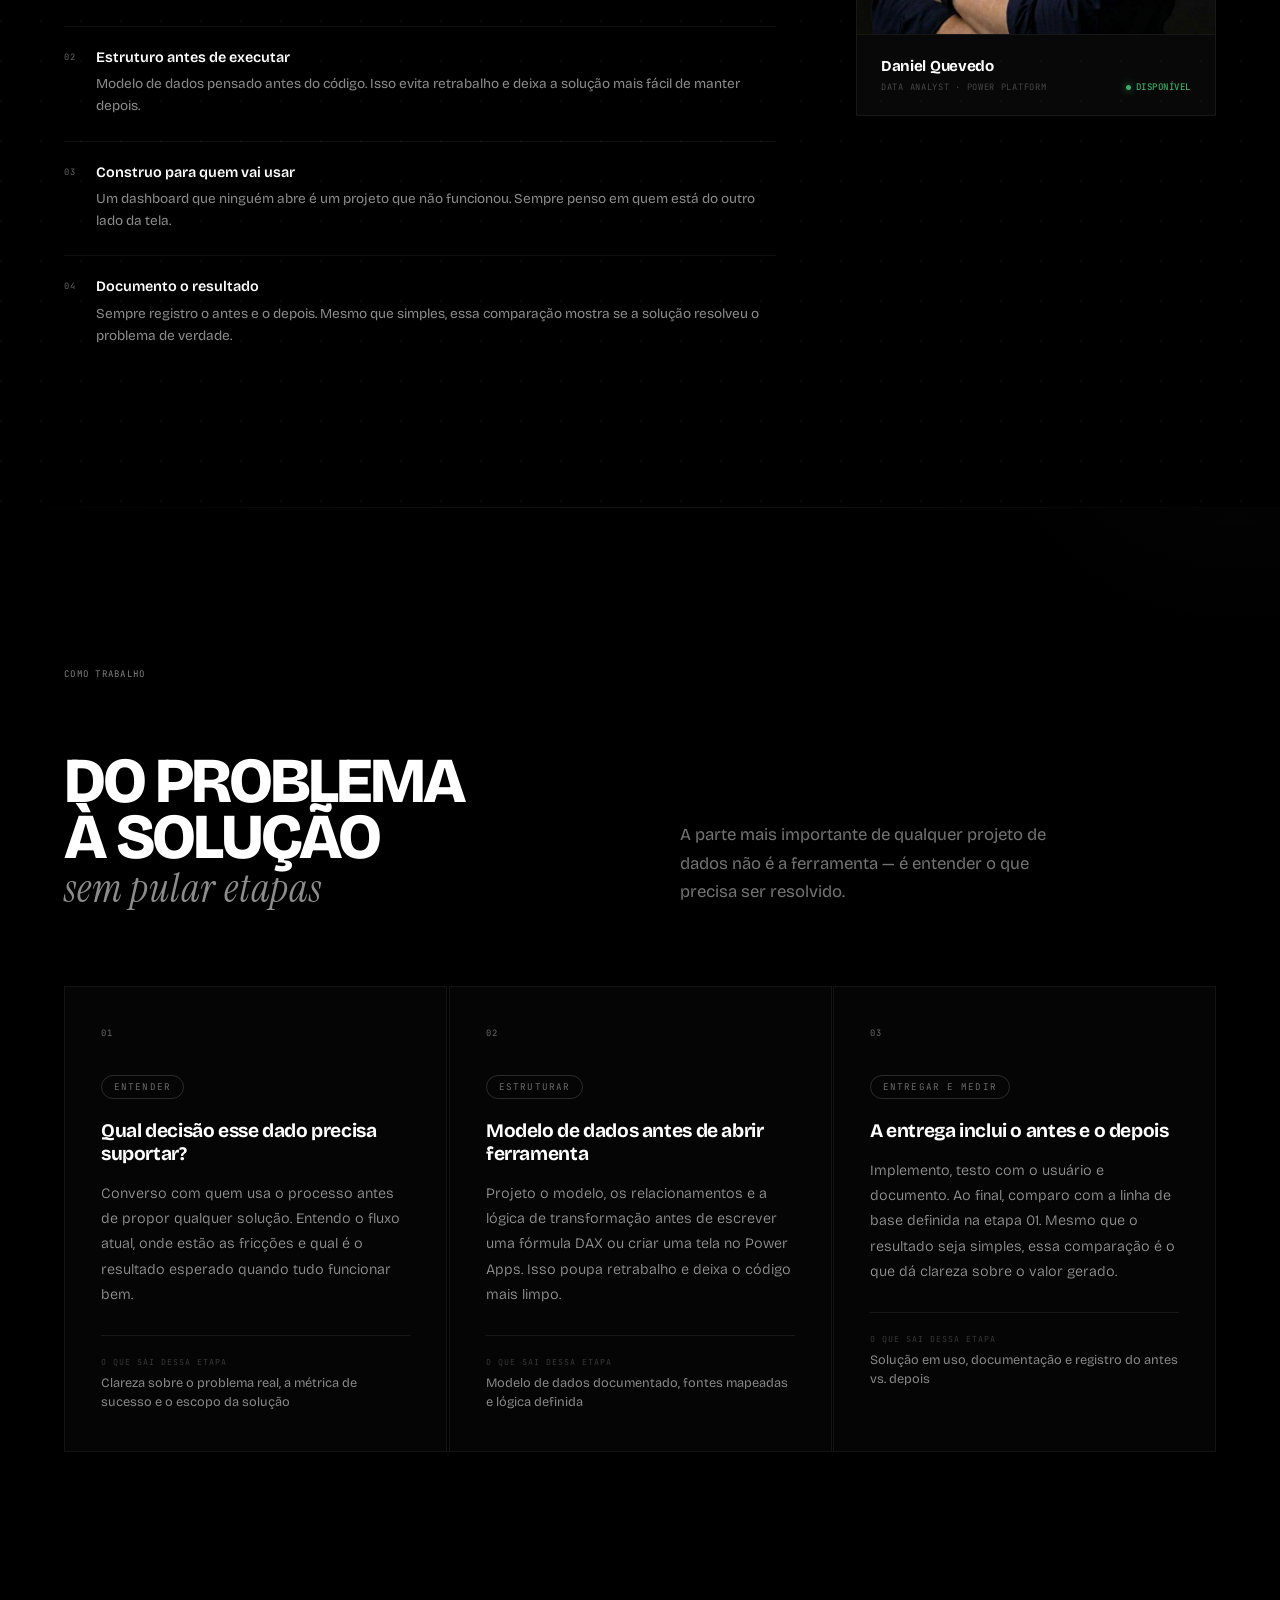
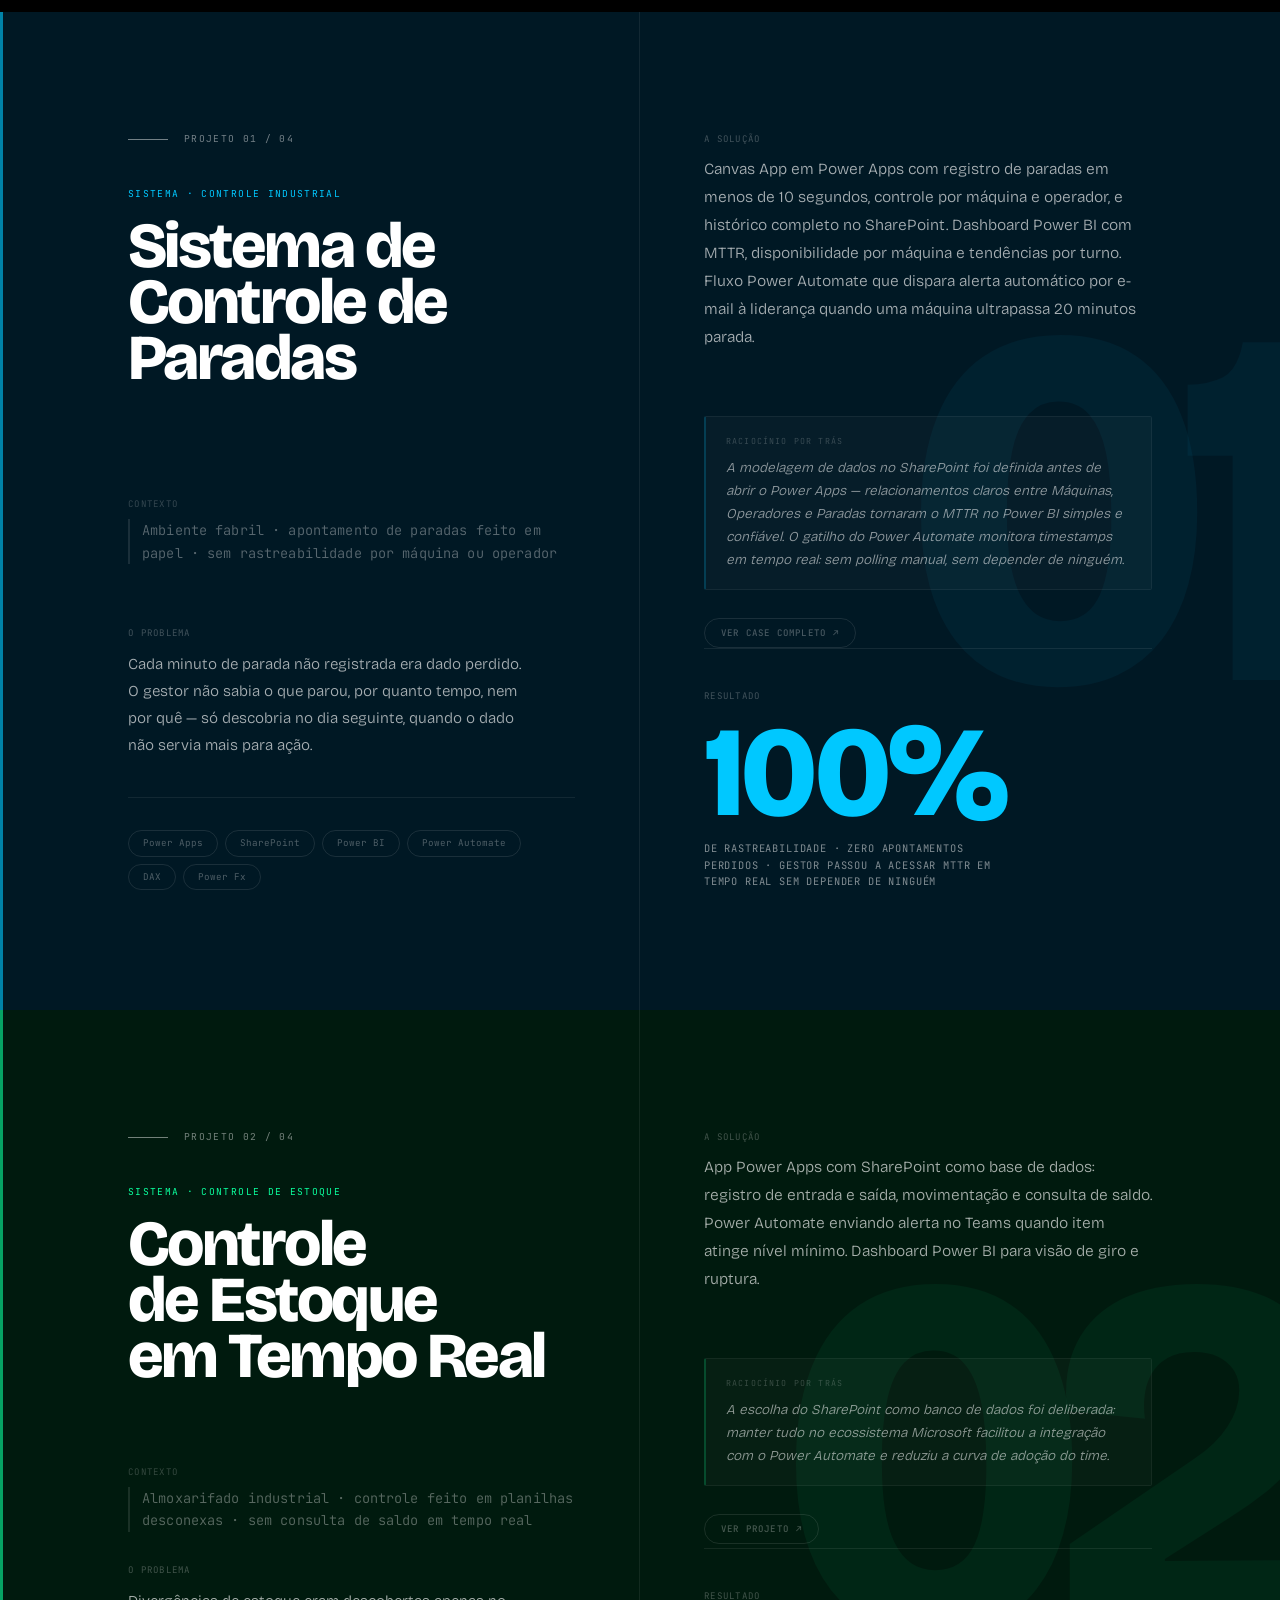
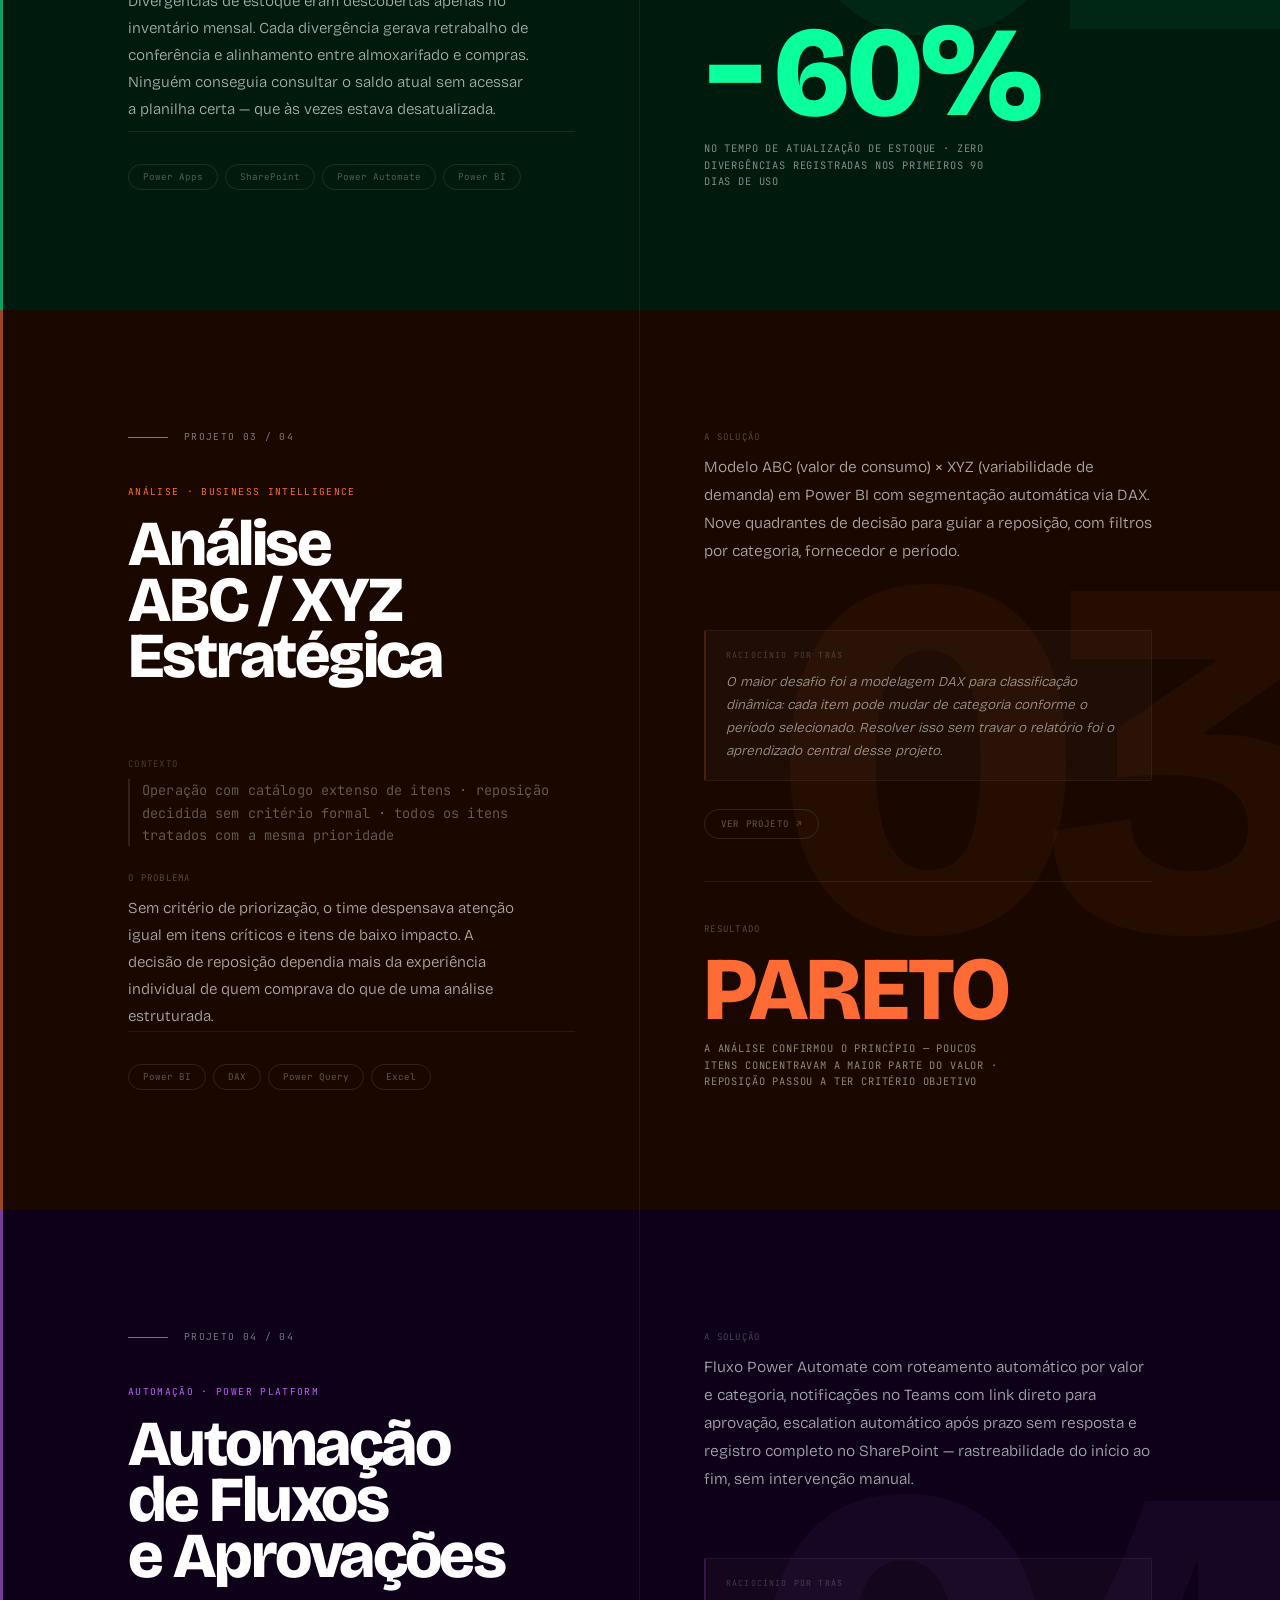
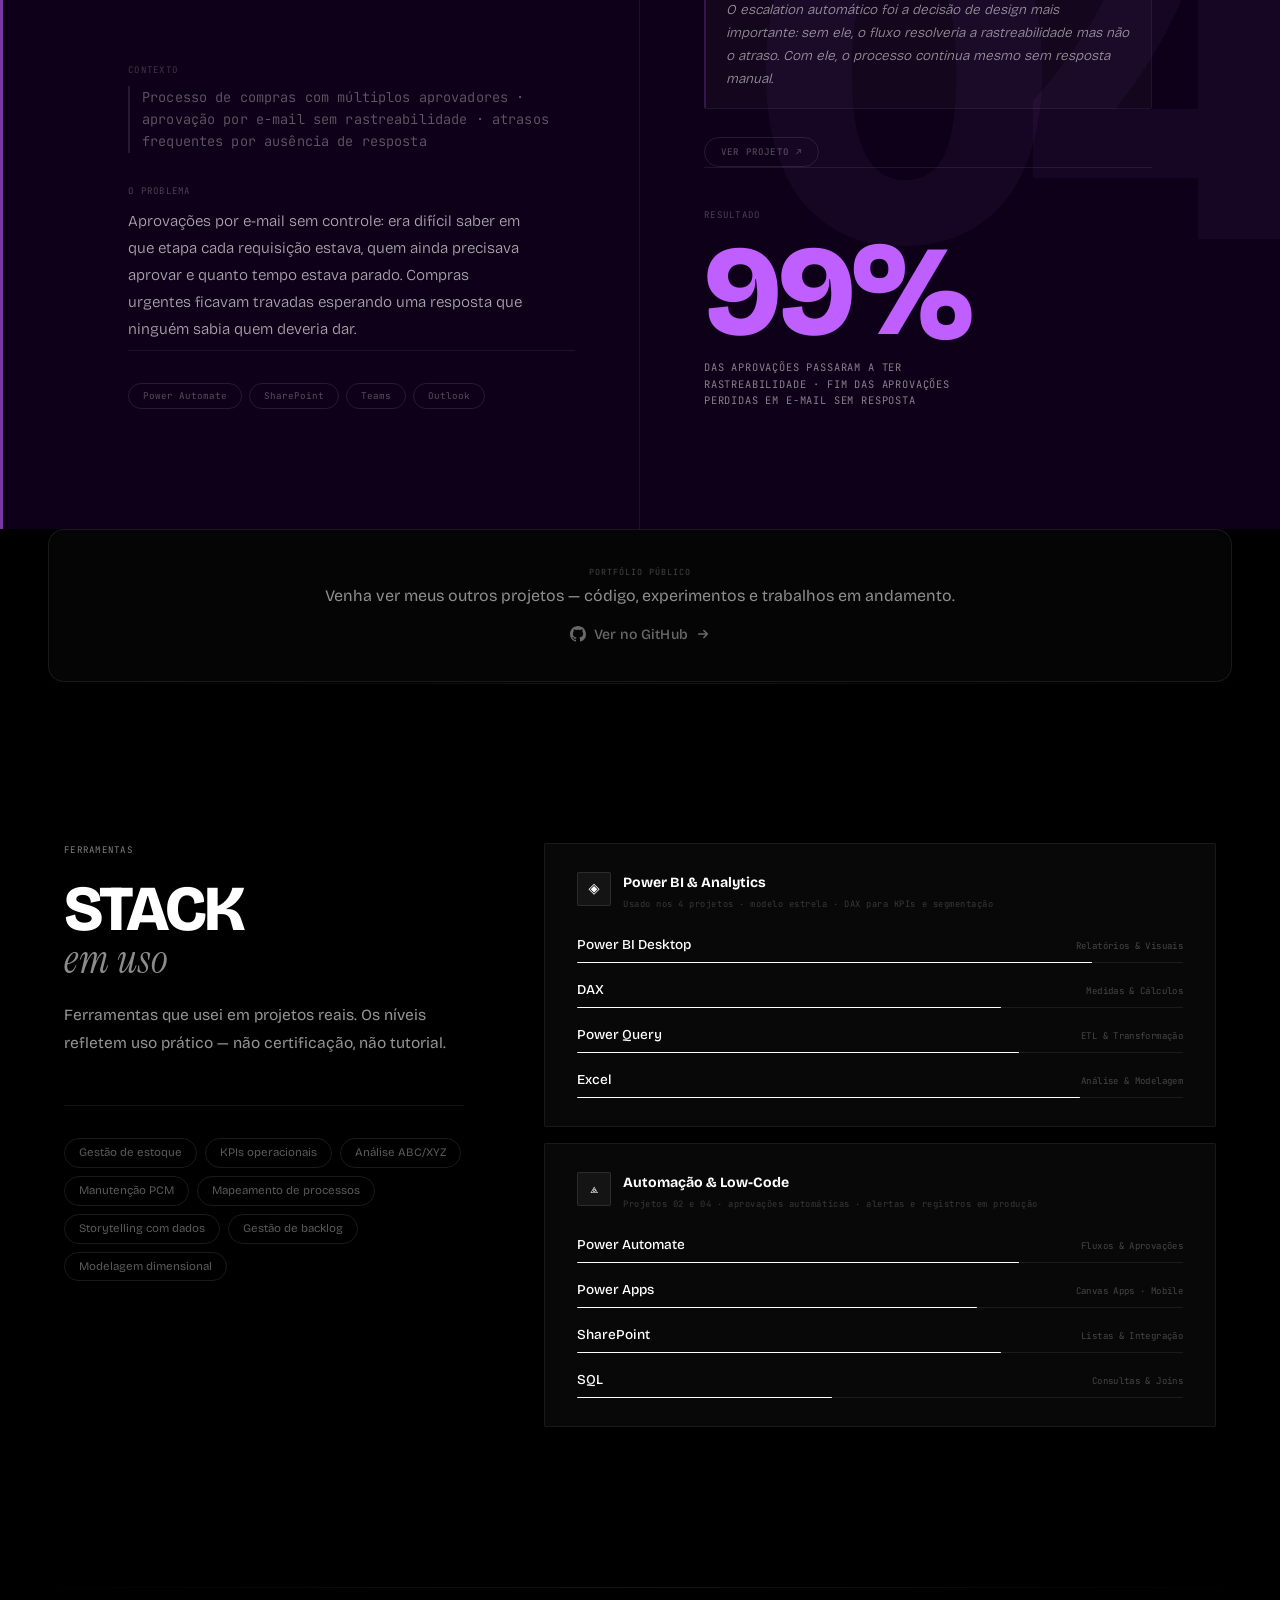
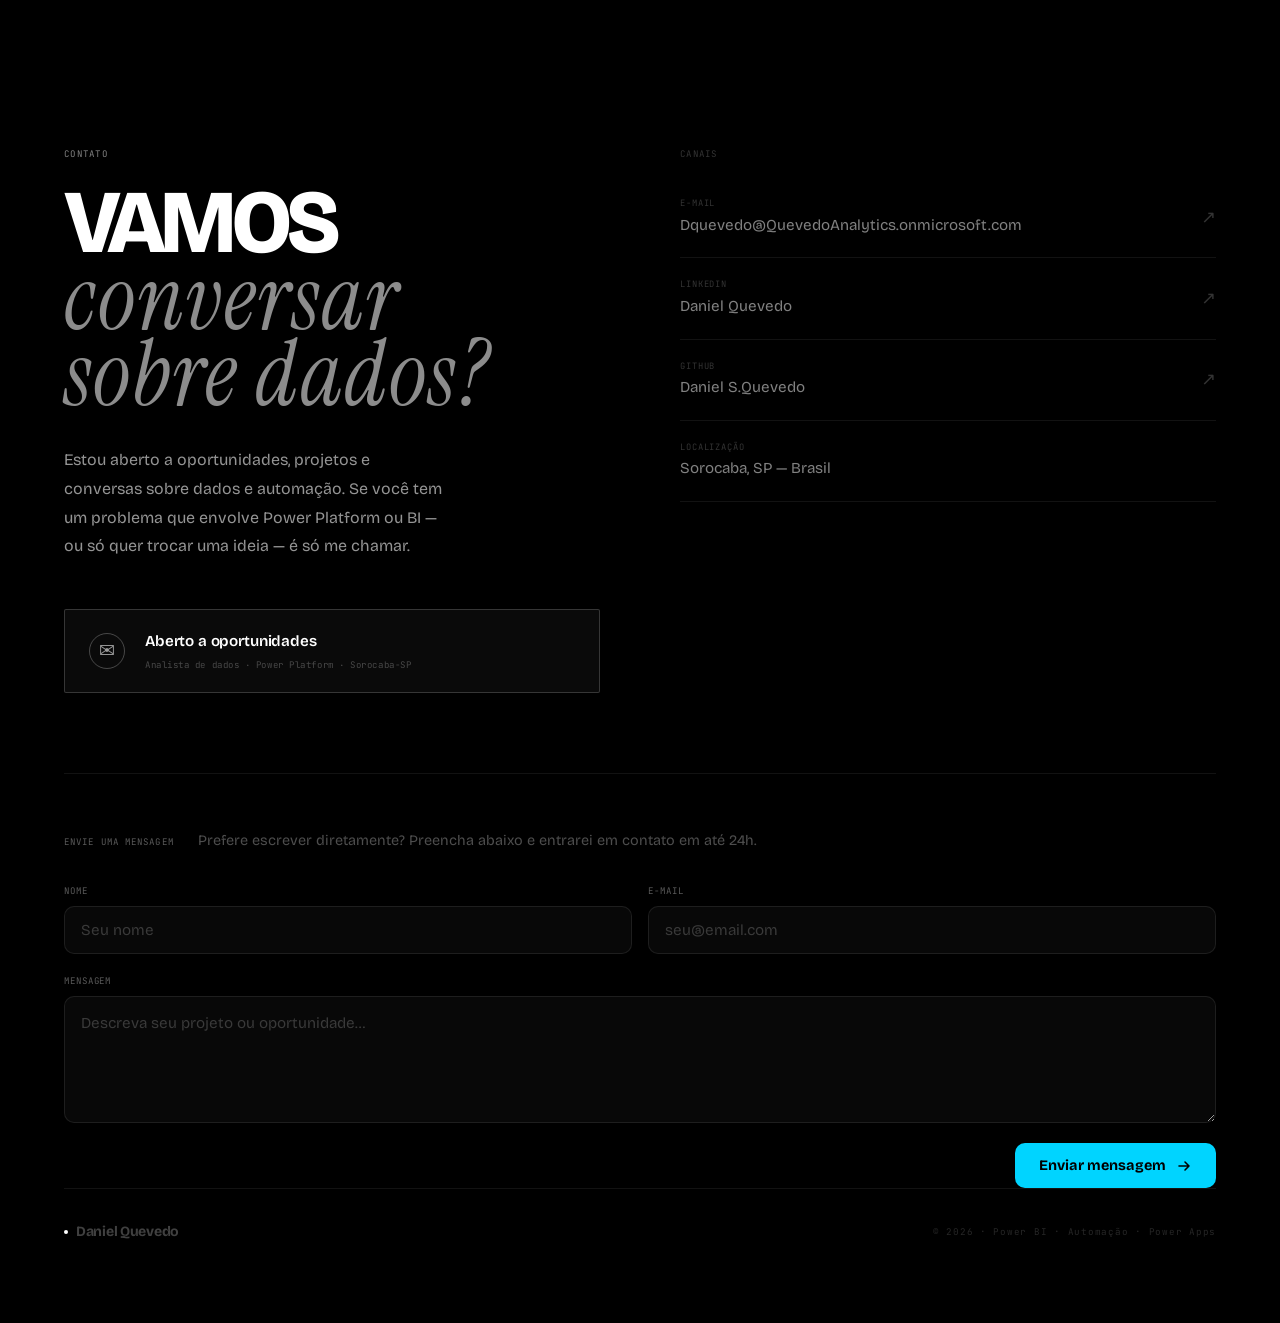
==== commit e0ffe8aa: "Fix hero metrics clipped by overflow:hidden and update project count - Increase .hero-metric padding" ====
--- a/index.html
+++ b/index.html
@@ -192,7 +192,7 @@
       <div class="hero__metrics-strip">
       <div class="hero__metrics" role="list" aria-label="Números do trabalho">
         <div class="hero-metric" role="listitem">
-          <div class="hero-metric__value" data-count="8" data-suf="+">0+</div>
+          <div class="hero-metric__value" data-count="4" data-suf="+">0+</div>
           <div class="hero-metric__label">Projetos<br>concluídos</div>
         </div>
         <div class="hero-metric" role="listitem">
--- a/src/css/style.css
+++ b/src/css/style.css
@@ -884,7 +884,7 @@
 }
 
 .hero-metric {
-  padding: 28px 32px;
+  padding: 40px 32px 28px;
   border-right: 1px solid rgba(255, 255, 255, 0.08);
   transition: background 0.2s;
 }
